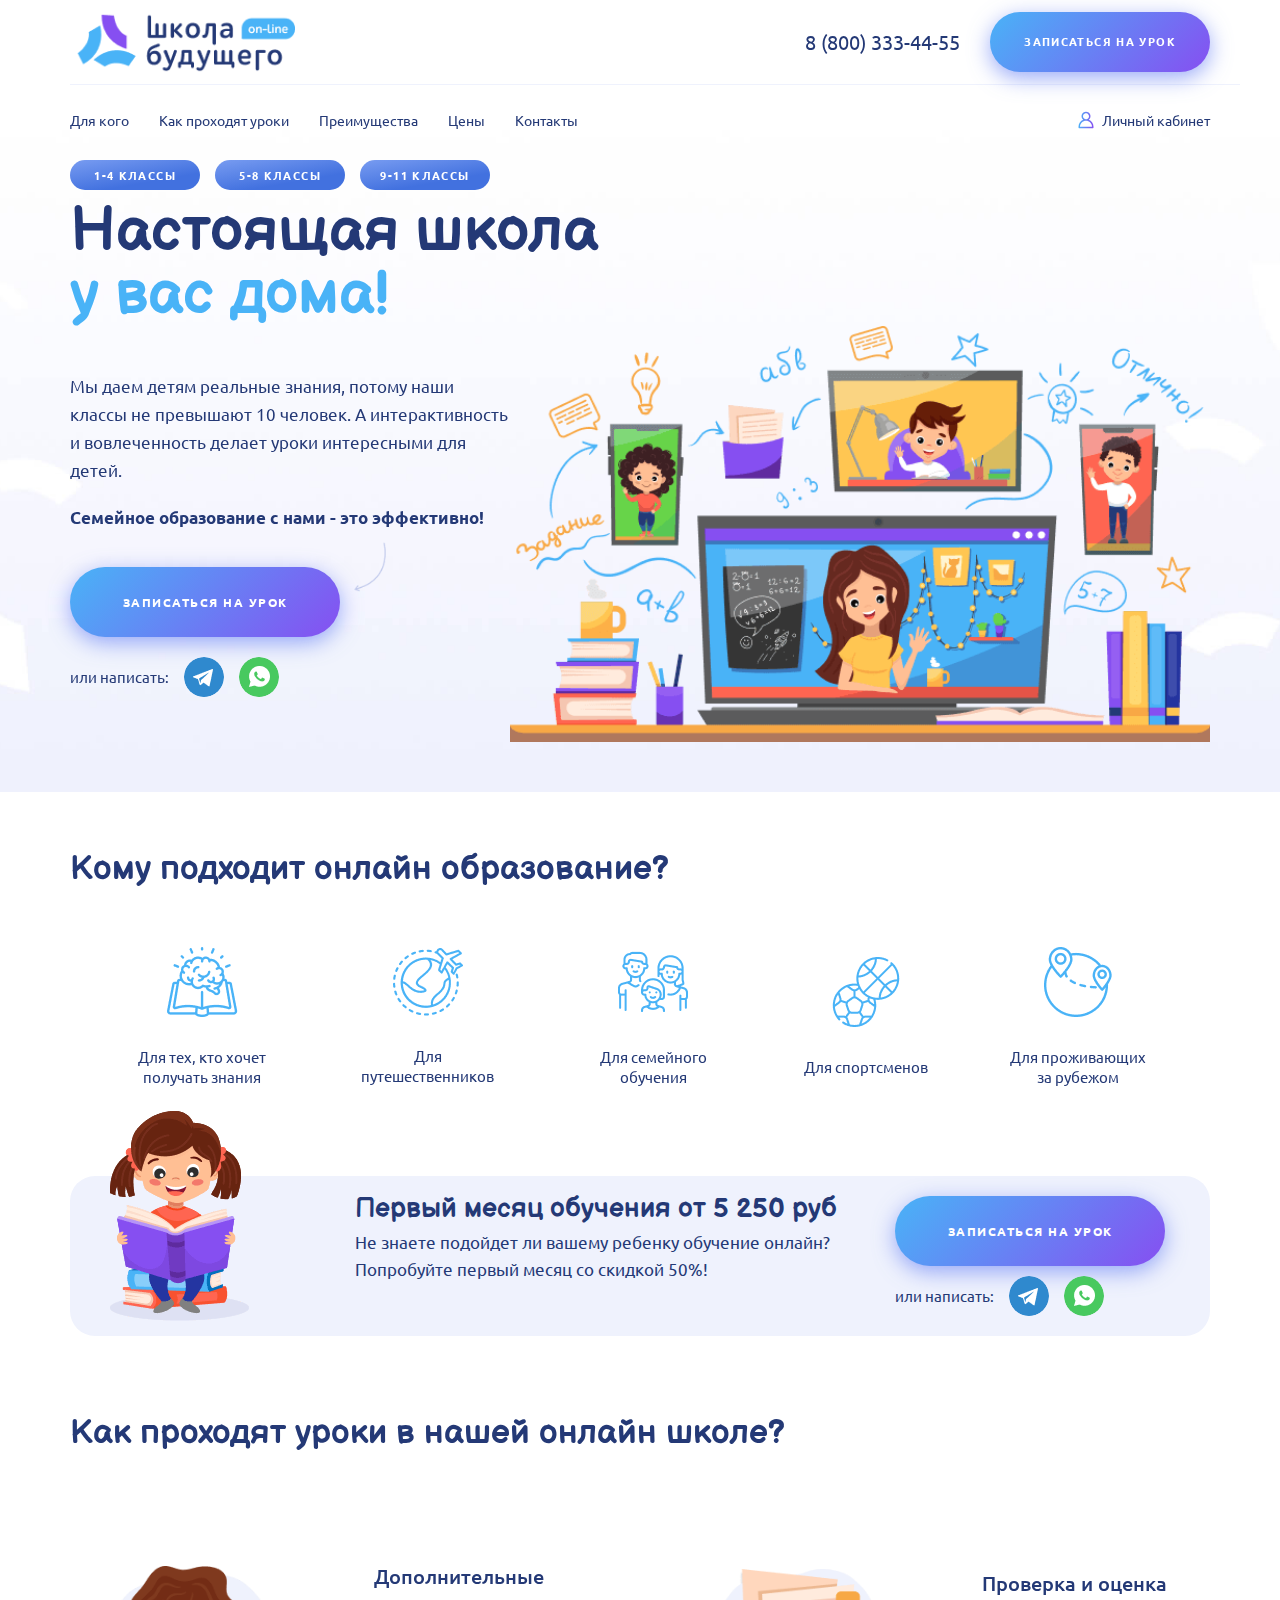
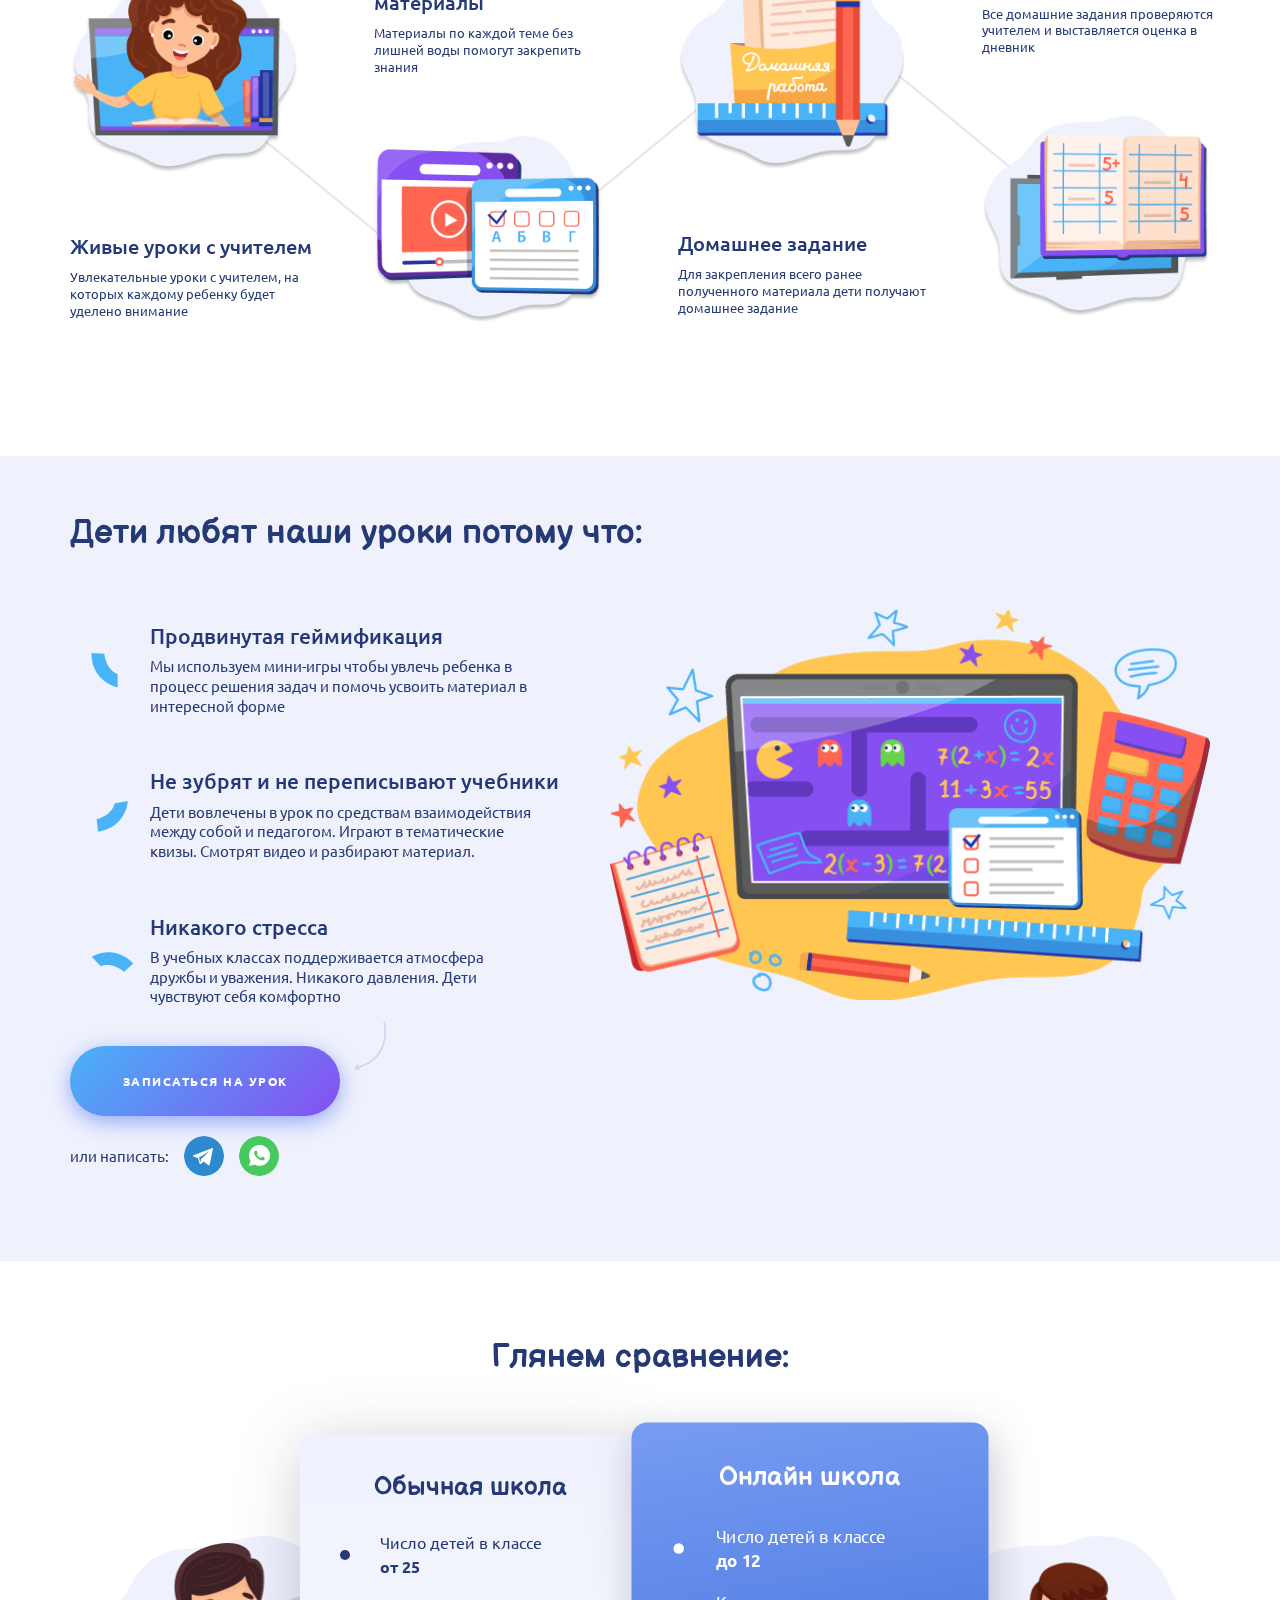
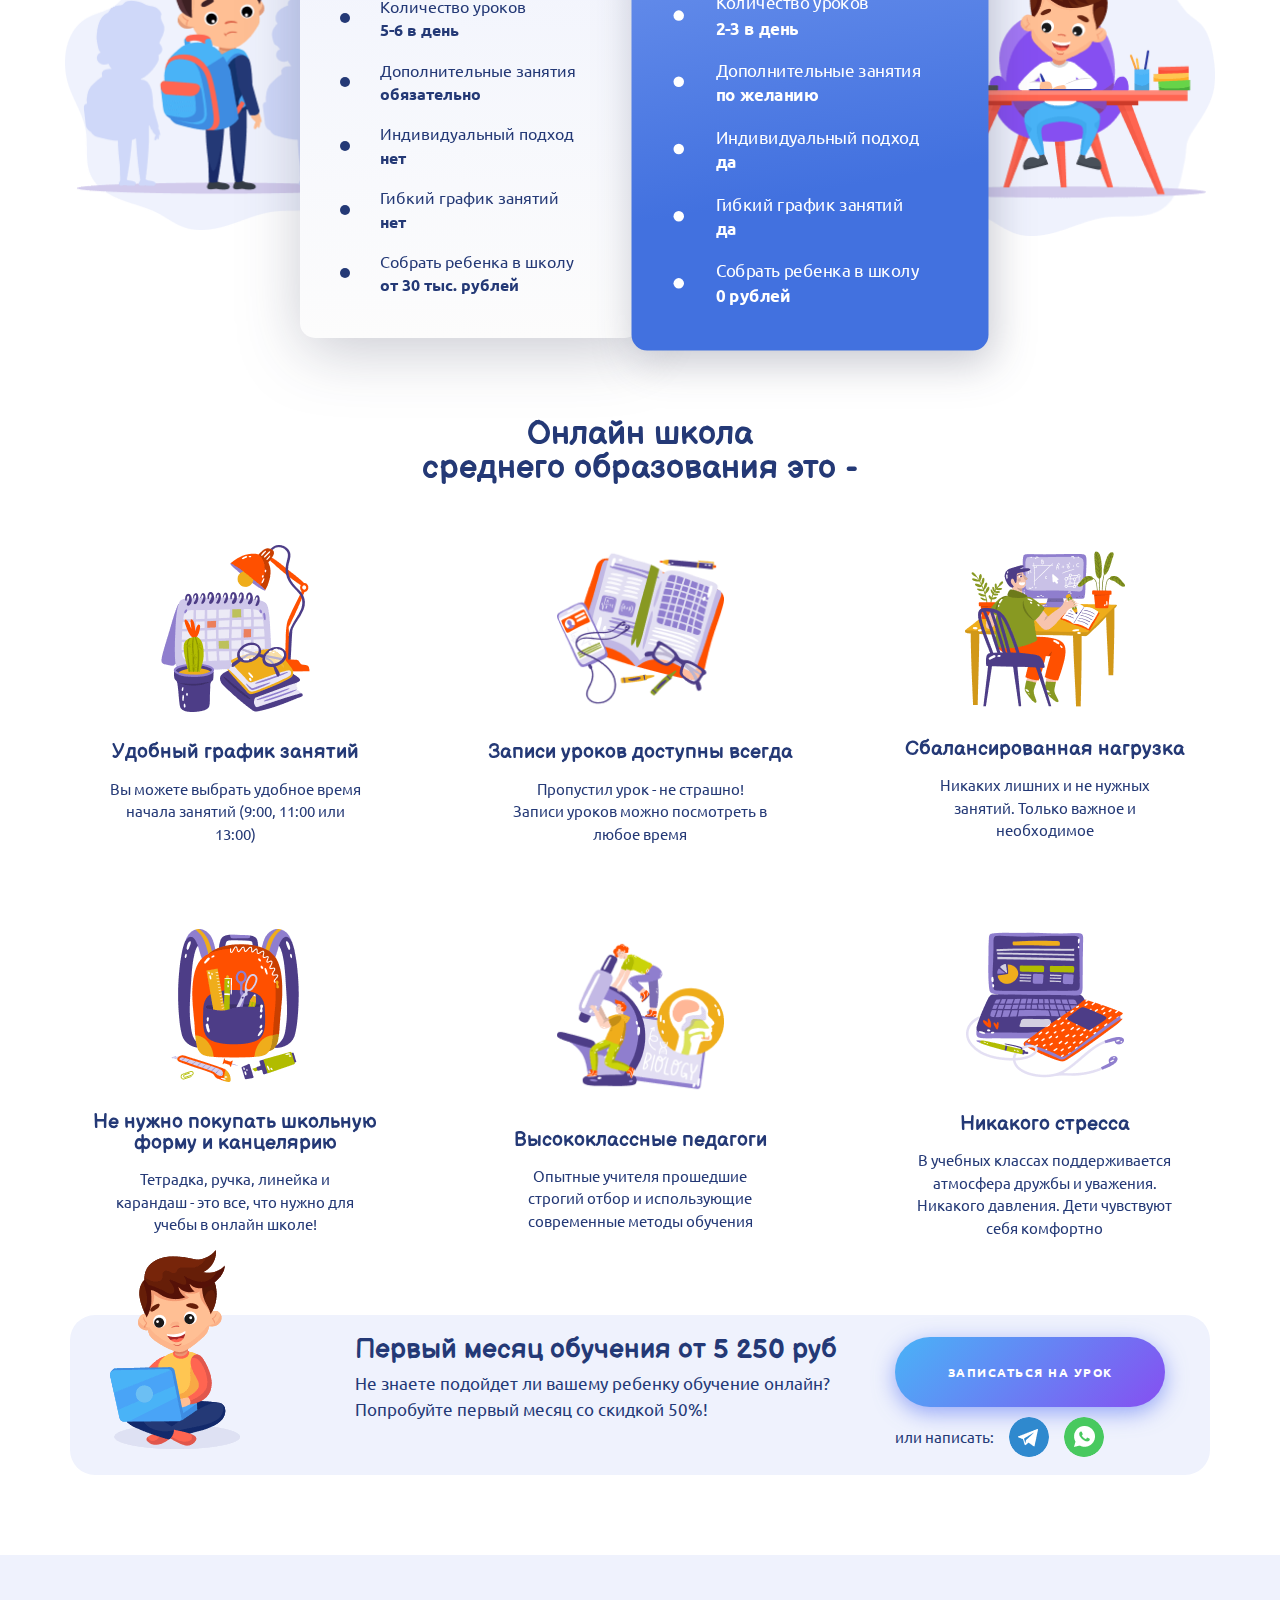
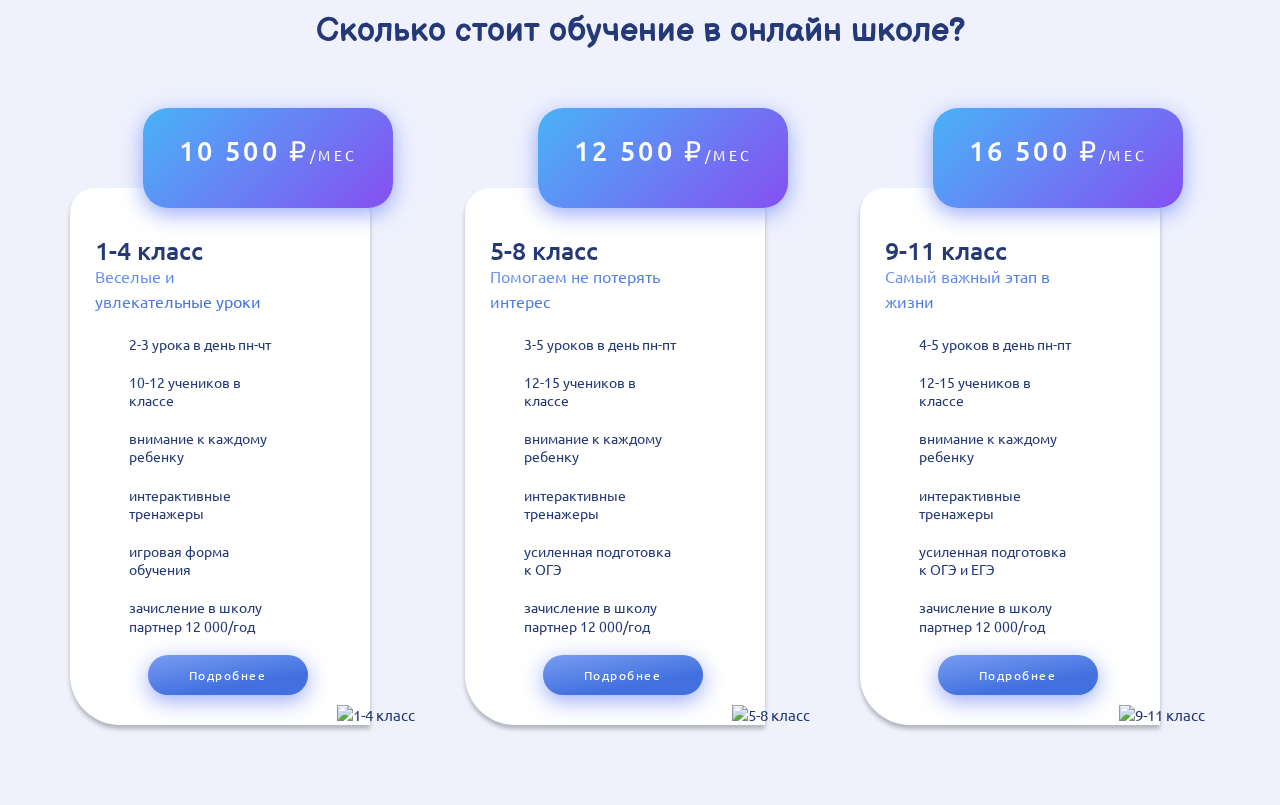
==== index.html @ b6585eeb "Add files via upload" ====
<!DOCTYPE html>
<html lang="ru">
  <head>
    <meta charset="UTF-8" />
    <meta http-equiv="X-UA-Compatible" content="IE=edge" />
    <meta name="viewport" content="width=device-width, initial-scale=1.0" />

    <link rel="shortcut icon" href="favicon.ico" type="image/x-icon" />

    <link rel="stylesheet" href="css/null.css" />
    <link rel="stylesheet" href="css/style.css" />
    <title>Школа будущего</title>
  </head>

  <body>
    <div class="wrapper">

      <header class="header">
        <div class="header__container">
          <div class="header__content">
            <div class="header__content_top top-header-content top-header-content__container">

              <div class="logo header__logo">
                <img src="img/logo.png" alt="Школа будущего">
              </div>
              <div class="header__connect">
                <a class="header__tel" href="tel:88003334455">8 (800) 333-44-55</a>
                <button class="btn header__connect_btn">Записаться на урок</button>
              </div>
              <div class="menu-icon">
                <span></span>
                <span></span>
                <span></span>
              </div>

            </div>
            <div class="header__content_middle middle-header-content">
              <div class="header__links">
                <ul class="header__list">
                  <li class="header__item"><a href="#" class="header__link">Для кого</a></li>
                  <li class="header__item"><a href="#" class="header__link">Как проходят уроки</a></li>
                  <li class="header__item"><a href="#" class="header__link">Преимущества</a></li>
                  <li class="header__item"><a href="#" class="header__link">Цены</a></li>
                  <li class="header__item"><a href="#" class="header__link">Контакты</a></li>
                </ul>
              </div>
              <div class="header__user">
                <a href="#" class="header__user_link">Личный кабинет</a>
              </div>
            </div>
            <div class="header__content_bottom bottom-header-content">
              <button class="btn bottom-header-content__btn">1-4 классы</button>
              <button class="btn bottom-header-content__btn">5-8 классы</button>
              <button class="btn bottom-header-content__btn">9-11 классы</button>
            </div>
          </div>
        </div>
      </header>
      <div class="mobile-menu">
        <div class="header__links mobile-menu__link">
          <ul class="header__list mobile-menu__list">
            <li class="header__item mobile-menu__item"><a href="#" class="header__link mobile-menu__link">Для кого</a></li>
            <li class="header__item mobile-menu__item"><a href="#" class="header__link mobile-menu__link">Как проходят уроки</a></li>
            <li class="header__item mobile-menu__item"><a href="#" class="header__link mobile-menu__link">Преимущества</a></li>
            <li class="header__item mobile-menu__item"><a href="#" class="header__link mobile-menu__link">Цены</a></li>
            <li class="header__item mobile-menu__item"><a href="#" class="header__link mobile-menu__link">Контакты</a></li>
          </ul>
        </div>
        <div class="header__user mobile-menu__user">
          <a href="#" class="header__user_link mobile-menu__user_link">Личный кабинет</a>
          <a class="header__tel mobile-menu__tel" href="tel:88003334455">8 (800) 333-44-55</a>
        </div>
      </div>

      <main class="main">

        <section class="section intro">
          <div class="section__container">
            <div class="intro__content">
              <div class="intro__content-img">
                <img src="img/intro-bg-element.png" alt="школа будущего">
              </div>
              <h1 class="section__title intro__title">Настоящая школа <span>у вас дома!</span></h1>
              <div class="intro__descr">
                <div class="intro__descr_content">
                  <p class="section__text intro__text">Мы даем детям реальные знания, потому наши классы не превышают 10 человек. А интерактивность и вовлеченность делает уроки интересными для детей.<span>Семейное образование с нами - это эффективно!</span></p>
                  <div class="social-block">
                    <button class="btn intro__btn">Записаться на урок</button>
                    <div class="social intro__social">
                      <span>или написать:</span>
                      <a href="#" class="social__tg"></a>
                      <a href="#" class="social__wa"></a>
                    </div>
                  </div>
                </div>
                <div class="intro__descr_img">
                  <img src="img/intro-bg-element.png" alt="школа будущего">
                </div>
              </div>
            </div>
          </div>
        </section>

        <section class="section about-first">
          <div class="about-first__container">
            <div class="about-first__inner">
              <h2 class="section__title about-first__title">Кому подходит онлайн образование?</h2>
              <div class="about-first__for-who for-who">
                <div class="for-who__item">
                  <div class="for-who__img">
                    <img src="img/icons/who-suits/01.png" alt="знания">
                  </div>
                  <p class="for-who__descr">Для тех, кто хочет получать знания</p>
                </div>
                <div class="for-who__item">
                  <div class="for-who__img">
                    <img src="img/icons/who-suits/02.png" alt="путешествия">
                  </div>
                  <p class="for-who__descr">Для путешественников</p>
                </div>
                <div class="for-who__item">
                  <div class="for-who__img">
                    <img src="img/icons/who-suits/03.png" alt="семейное обучение">
                  </div>
                  <p class="for-who__descr">Для семейного обучения</p>
                </div>
                <div class="for-who__item">
                  <div class="for-who__img">
                    <img src="img/icons/who-suits/04.png" alt="спортсмены">
                  </div>
                  <p class="for-who__descr">Для спортсменов</p>
                </div>
                <div class="for-who__item">
                  <div class="for-who__img">
                    <img src="img/icons/who-suits/05.png" alt="для проживающих за рубежом">
                  </div>
                  <p class="for-who__descr">Для проживающих за рубежом</p>
                </div>
              </div>
              <div class="about-first__discount discount">
                <div class="discount__img discount__img_pc">
                  <img src="img/discount/discount-01.png" alt="первый месяц обучения бесплатно">
                </div>
                <div class="discount__inner">
                  <div class="discount__content">
                    <div class="discount__img discount__img_mob">
                      <img src="img/discount/discount-01.png" alt="первый месяц обучения бесплатно">
                    </div>
                    <div class="discount__content_text">
                      <h4 class="section__title discount__title">Первый месяц обучения от 5 250 руб</h4>
                      <p class="section__text discount__text discount__text_pc">Не знаете подойдет ли вашему ребенку обучение онлайн? Попробуйте первый месяц со скидкой 50%!</p>
                      <p class="section__text discount__text discount__text_mob">Попробуйте первый месяц со скидкой 50%!</p>
                    </div>
                  </div>
                  <div class="discount__connect">
                    <button class="btn discount__btn discount__btn">Записаться на урок</button>
                    <div class="social intro__social discount__social">
                      <span>или написать:</span>
                      <a href="#" class="social__tg"></a>
                      <a href="#" class="social__wa"></a>
                    </div>
                  </div>
                </div>
              </div>
              <h2 class="section__title about-first__title">Как проходят уроки в нашей онлайн школе?</h2>
              <div class="about-first__lessons lessons">
                <div class="lessons__item">
                  <div class="lessons__img">
                    <img src="img/lessons/lessons-01.png" alt="Живые уроки с учителем">
                  </div>
                  <div class="lessons__content">
                    <p class="lessons__title">Живые уроки с учителем</p>
                    <p class="lessons__descr">Увлекательные уроки с учителем, на которых каждому ребенку будет уделено внимание</p>
                  </div>
                </div>
                <div class="lessons__item">
                  <div class="lessons__img">
                    <img src="img/lessons/lessons-02.png" alt="Дополнительные материалы">
                  </div>
                  <div class="lessons__content">
                    <p class="lessons__title">Дополнительные материалы</p>
                    <p class="lessons__descr">Материалы по каждой теме без лишней воды помогут закрепить знания</p>
                  </div>
                </div>
                <div class="lessons__item">
                  <div class="lessons__img">
                    <img src="img/lessons/lessons-03.png" alt="Домашнее задание">
                  </div>
                  <div class="lessons__content">
                    <p class="lessons__title">Домашнее задание</p>
                    <p class="lessons__descr">Для закрепления всего ранее полученного материала дети получают домашнее задание</p>
                  </div>
                </div>
                <div class="lessons__item">
                  <div class="lessons__img">
                    <img src="img/lessons/lessons-04.png" alt="Проверка и оценка">
                  </div>
                  <div class="lessons__content">
                    <p class="lessons__title">Проверка и оценка</p>
                    <p class="lessons__descr">Все домашние задания проверяются учителем и выставляется оценка в дневник</p>
                  </div>
                </div>
              </div>
            </div>
          </div>
        </section>

        <section class="section becouse">
          <div class="becouse__container">
            <div class="becouse__wrapper">
              <h2 class="section__title becouse__title">Дети любят наши уроки потому что:</h2>
              <div class="becouse__content">
                <div class="becouse__item item-becouse">
                  <div class="item-becouse__img">
                    <img src="img/icons/like-us/like-us-beacouse-01.png" alt="Продвинутая геймификация">
                  </div>
                  <div class="item-becouse__content">
                    <h4 class="section__title item-becouse__title">Продвинутая геймификация</h4>
                    <p class="section__text item-becouse__text">Мы используем мини-игры чтобы увлечь ребенка в процесс решения задач и помочь усвоить материал в интересной форме</p>
                  </div>
                </div>
                <div class="becouse__img-block">
                  <img src="img/like-us-beacouse-bg.png" alt="вот почему нас любят дети">
                </div>
                <div class="becouse__item item-becouse">
                  <div class="item-becouse__img">
                    <img src="img/icons/like-us/like-us-beacouse-02.png" alt="Не зубрят и не переписывают учебники">
                  </div>
                  <div class="item-becouse__content">
                    <h4 class="section__title item-becouse__title">Не зубрят и не переписывают учебники</h4>
                    <p class="section__text item-becouse__text">Дети вовлечены в урок по средствам взаимодействия между собой и педагогом. Играют в тематические квизы. Смотрят видео и разбирают материал.</p>
                  </div>
                </div>
                <div class="becouse__item item-becouse">
                  <div class="item-becouse__img">
                    <img src="img/icons/like-us/like-us-beacouse-03.png" alt="Никакого стресса">
                  </div>
                  <div class="item-becouse__content">
                    <h4 class="section__title item-becouse__title">Никакого стресса</h4>
                    <p class="section__text item-becouse__text">В учебных классах поддерживается атмосфера дружбы и уважения. Никакого давления. Дети чувствуют себя комфортно</p>
                  </div>
                </div>
                <div class="social-block becouse-social-block">
                  <button class="btn intro__btn becouse__btn">Записаться на урок</button>
                  <div class="social intro__social becouse__social">
                    <span>или написать:</span>
                    <a href="#" class="social__tg becouse__tg"></a>
                    <a href="#" class="social__wa becouse__wa"></a>
                  </div>
                </div>
              </div>
            </div>
          </div>
        </section>

        <section class="section about-second">
          <div class="about-second__container">
            <div class="about-second__wrapper">

              <div class="about-second__comparison comparison">
                <h4 class="section__title comparison__title">Глянем сравнение:</h4>
                <div class="comparison__inner">
                  <div class="comparison__img comparison__img-left"><img src="img/comparisons/comparisons-01.png" alt="обычная школа"></div>
                  <div class="comparison__card">
                    <h5 class="section__title comparison__card-title">Обычная школа</h5>
                    <ul class="comparison__list">
                      <li class="comparison__item">Число детей в классе <span>от 25</span></li>
                      <li class="comparison__item">Количество уроков <span>5-6 в день</span></li>
                      <li class="comparison__item">Дополнительные занятия <span>обязательно</span></li>
                      <li class="comparison__item">Индивидуальный подход <span>нет</span></li>
                      <li class="comparison__item">Гибкий график занятий <span>нет</span></li>
                      <li class="comparison__item">Собрать ребенка в школу <span>от 30 тыс. рублей</span></li>
                    </ul>
                  </div>
                  <div class="comparison__card">
                    <h5 class="section__title comparison__card-title">Онлайн школа</h5>
                    <ul class="comparison__list">
                      <li class="comparison__item">Число детей в классе <span>до 12</span></li>
                      <li class="comparison__item">Количество уроков <span>2-3 в день</span></li>
                      <li class="comparison__item">Дополнительные занятия <span>по желанию</span></li>
                      <li class="comparison__item">Индивидуальный подход <span>да</span></li>
                      <li class="comparison__item">Гибкий график занятий <span>да</span></li>
                      <li class="comparison__item">Собрать ребенка в школу <span>0 рублей</span></li>
                    </ul>
                  </div>
                  <div class="comparison__img comparison__img-right"><img src="img/comparisons/comparisons-02.png" alt="онлайн школа"></div>
                </div>
              </div>

              <div class="about-second__online-school-it online-school-it">
                <h4 class="section__title online-school-it__title">Онлайн школа<br>среднего образования это -</h4>
                <div class="online-school-it__inner">
                  <div class="online-school-it__item">
                    <div class="online-school-it__img"><img src="img/secondary-school-its/01.png" alt="Удобный график занятий"></div>
                    <h6 class="section__title online-school-it__item-title">Удобный график занятий</h6>
                    <p class="section__text online-school-it__item-text">Вы можете выбрать удобное время начала занятий (9:00, 11:00 или 13:00)</p>
                  </div>
                  <div class="online-school-it__item">
                    <div class="online-school-it__img"><img src="img/secondary-school-its/02.png" alt="Записи уроков доступны всегда"></div>
                    <h6 class="section__title online-school-it__item-title">Записи уроков доступны всегда</h6>
                    <p class="section__text online-school-it__item-text">Пропустил урок - не страшно! Записи уроков можно посмотреть в любое время</p>
                  </div>
                  <div class="online-school-it__item">
                    <div class="online-school-it__img"><img src="img/secondary-school-its/03.png" alt="Сбалансированная нагрузка"></div>
                    <h6 class="section__title online-school-it__item-title">Сбалансированная нагрузка</h6>
                    <p class="section__text online-school-it__item-text">Никаких лишних и не нужных занятий. Только важное и необходимое</p>
                  </div>
                  <div class="online-school-it__item">
                    <div class="online-school-it__img"><img src="img/secondary-school-its/04.png" alt="Не нужно покупать школьную форму и канцелярию"></div>
                    <h6 class="section__title online-school-it__item-title">Не нужно покупать школьную форму и канцелярию</h6>
                    <p class="section__text online-school-it__item-text">Тетрадка, ручка, линейка и карандаш - это все, что нужно для учебы в онлайн школе!</p>
                  </div>
                  <div class="online-school-it__item">
                    <div class="online-school-it__img"><img src="img/secondary-school-its/05.png" alt="Высококлассные педагоги"></div>
                    <h6 class="section__title online-school-it__item-title">Высококлассные педагоги</h6>
                    <p class="section__text online-school-it__item-text">Опытные учителя прошедшие строгий отбор и использующие современные методы обучения</p>
                  </div>
                  <div class="online-school-it__item">
                    <div class="online-school-it__img"><img src="img/secondary-school-its/06.png" alt="Никакого стресса"></div>
                    <h6 class="section__title online-school-it__item-title">Никакого стресса</h6>
                    <p class="section__text online-school-it__item-text">В учебных классах поддерживается атмосфера дружбы и уважения. Никакого давления. Дети чувствуют себя комфортно</p>
                  </div>
                </div>
              </div>

              <div class="discount about-second__discount">
                <div class="discount__img discount__img_pc">
                  <img src="img/discount/discount-02.png" alt="первый месяц обучения бесплатно">
                </div>
                <div class="discount__inner">
                  <div class="discount__content">
                    <div class="discount__img discount__img_mob">
                      <img src="img/discount/discount-02.png" alt="первый месяц обучения бесплатно">
                    </div>
                    <div class="discount__content_text">
                      <h4 class="section__title discount__title">Первый месяц обучения от 5 250 руб</h4>
                      <p class="section__text discount__text discount__text_pc">Не знаете подойдет ли вашему ребенку обучение онлайн? Попробуйте первый месяц со скидкой 50%!</p>
                      <p class="section__text discount__text discount__text_mob">Попробуйте первый месяц со скидкой 50%!</p>
                    </div>
                  </div>
                  <div class="discount__connect">
                    <button class="btn discount__btn discount__btn">Записаться на урок</button>
                    <div class="social intro__social discount__social">
                      <span>или написать:</span>
                      <a href="#" class="social__tg"></a>
                      <a href="#" class="social__wa"></a>
                    </div>
                  </div>
                </div>
              </div>

            </div>
          </div>
        </section>

        <section class="section cost">
          <div class="cost__container">
            <h4 class="section__title cost__title">Сколько стоит обучение в онлайн школе?</h4>
            <div class="cost__inner">
              <div class="cost__card">
                <div class="cost__price btn">10 500 ₽<span>/мес</span></div>
                <h6 class="section__title cost__card-title">1-4 класс</h6>
                <p class="section__text cost__card-text">Веселые и увлекательные уроки</p>
                <ul class="cost__list">
                  <li class="cost__item">2-3 урока в день пн-чт</li>
                  <li class="cost__item">10-12 учеников в классе</li>
                  <li class="cost__item">внимание к каждому ребенку</li>
                  <li class="cost__item">интерактивные тренажеры</li>
                  <li class="cost__item">игровая форма обучения</li>
                  <li class="cost__item">зачисление в школу партнер 12 000/год</li>
                </ul>
                <div class="cost__card-img"><img src="img/cost/cost-01.png" alt="1-4 класс"></div>
                <button class="btn cost__card-btn">Подробнее</button>
              </div>
              <div class="cost__card">
                <div class="cost__price btn">12 500 ₽<span>/мес</span></div>
                <h6 class="section__title cost__card-title">5-8 класс</h6>
                <p class="section__text cost__card-text">Помогаем не потерять интерес</p>
                <ul class="cost__list">
                  <li class="cost__item">3-5 уроков в день пн-пт</li>
                  <li class="cost__item">12-15 учеников в классе</li>
                  <li class="cost__item">внимание к каждому ребенку</li>
                  <li class="cost__item">интерактивные тренажеры</li>
                  <li class="cost__item">усиленная подготовка к ОГЭ</li>
                  <li class="cost__item">зачисление в школу партнер 12 000/год</li>
                </ul>
                <div class="cost__card-img"><img src="img/cost/cost-02.png" alt="5-8 класс"></div>
                <button class="btn cost__card-btn">Подробнее</button>
              </div>
              <div class="cost__card">
                <div class="cost__price btn">16 500 ₽<span>/мес</span></div>
                <h6 class="section__title cost__card-title">9-11 класс</h6>
                <p class="section__text cost__card-text">Самый важный этап в жизни</p>
                <ul class="cost__list">
                  <li class="cost__item">4-5 уроков в день пн-пт</li>
                  <li class="cost__item">12-15 учеников в классе</li>
                  <li class="cost__item">внимание к каждому ребенку</li>
                  <li class="cost__item">интерактивные тренажеры</li>
                  <li class="cost__item">усиленная подготовка к ОГЭ и ЕГЭ</li>
                  <li class="cost__item">зачисление в школу партнер 12 000/год</li>
                </ul>
                <div class="cost__card-img"><img src="img/cost/cost-03.png" alt="9-11 класс"></div>
                <button class="btn cost__card-btn">Подробнее</button>
              </div>
            </div>
          </div>
        </section>

        <!-- <section class="section about-tird">
          <div class="about-tird__containe">
            <div class="about-tird__certificate certificate">
              <div class="certificate__text">
                <h4 class="section__title certificate__title">Аттестат государственного образца</h4>
                <p class="section__text certificate__descr">Вы получите аттестат государственного образца. Он ничем не отличается от аттестата которые выдают в обычных школах.С аттестатом вы сможете продолжить обучение в лучших вузах страны.</p>
              </div>
              <div class="certificate__img"><img src="img/sertificate.png" alt="аттестат"></div>
            </div>
            <div class="about-tird__reviews reviews"></div>
            <div class="about-tird__info info"></div>
            <div class="about-tird__form form"></div>
          </div>
        </section> -->

      </main>

      <footer class="footer"></footer>
			
    </div>
    <script src="js/app.js"></script>
  </body>
</html>
---- css/null.css ----
/*Обнуление*/
*{
	padding: 0;
	margin: 0;
	border: 0;
}
*,*:before,*:after{
	-moz-box-sizing: border-box;
	-webkit-box-sizing: border-box;
	box-sizing: border-box;
}
:focus,:active{outline: none;}
a:focus,a:active{outline: none;}

nav,footer,header,aside{display: block;}

html,body{
	/* height: 100%; */
	width: 100%;
	font-size: 100%;
	line-height: 1;
	font-size: 14px;
	-ms-text-size-adjust: 100%;
	-moz-text-size-adjust: 100%;
	-webkit-text-size-adjust: 100%;
}
input,button,textarea{font-family:inherit;}

input::-ms-clear{display: none;}
button{cursor: pointer;}
button::-moz-focus-inner {padding:0;border:0;}
a, a:visited{text-decoration: none;}
a:hover{text-decoration: none;}
ul li{list-style: none;}
img{vertical-align: top;}

h1,h2,h3,h4,h5,h6{font-size:inherit;font-weight: 400;}
/*--------------------*/
---- css/style.css ----
@import url("https://fonts.googleapis.com/css?family=IBM+Plex+Sans:regular&display=swap");
@import url("https://fonts.googleapis.com/css?family=Inter:regular&display=swap");
@import url("https://fonts.googleapis.com/css?family=Ubuntu:regular,500,700&display=swap");
@import url("https://fonts.googleapis.com/css?family=Balsamiq+Sans:700&display=swap");
body {
  font-family: "Ubuntu", sans-serif;
  font-size: 15px;
  line-height: 1.3;
  font-weight: 400;
  color: #243976;
  background-color: #fff;
}
body::after {
  content: "";
  position: fixed;
  top: 0;
  left: 0;
  z-index: -2;
  width: 100vw;
  height: 100vh;
  background-color: rgba(0, 0, 0, 0.3);
  opacity: 0;
  transition: all 0.3s ease;
}

._block {
  overflow-y: hidden;
}
._block::after {
  z-index: 700;
  opacity: 1;
}

.wrapper {
  min-height: 100vh;
  overflow-x: hidden;
}

.section__title {
  font-family: "Balsamiq Sans";
  font-size: calc(32px + 26 * ((100vw - 320px) / 850));
  font-weight: 700;
  line-height: 103.2%;
  text-align: center;
  color: #243976;
}
.section__text {
  font-family: "Ubuntu";
  font-style: normal;
  font-weight: 400;
  font-size: 17px;
  line-height: 157%;
  color: #243976;
}

[class*=__container] {
  max-width: 1170px;
  margin: 0 auto;
  padding: 0 15px;
}

.btn {
  width: 270px;
  height: 70px;
  border-radius: 90px;
  padding: 20px;
  font-weight: 700;
  font-size: 12px;
  line-height: 118.2%;
  text-align: center;
  letter-spacing: 0.125em;
  text-transform: uppercase;
  color: #fff;
  background-image: linear-gradient(315deg, rgb(134, 79, 241) 0%, rgb(73, 179, 247) 100%);
  box-shadow: 0px 6px 21px rgba(104, 130, 245, 0.67);
}

.header {
  position: relative;
  top: 0;
  z-index: 10000;
  width: 100%;
  padding: 15px 0px 15px 0px;
}
.header__content {
  position: relative;
  top: 80px;
}
.header__content_top {
  display: flex;
  align-items: center;
  justify-content: space-between;
  position: fixed;
  padding: 0px 30px 10px 0px;
  background-color: rgba(255, 255, 255, 0);
  border-bottom: 1px solid #eff2fd;
}
.header__content_middle {
  display: flex;
  align-items: center;
  justify-content: space-between;
  height: 50px;
  margin: 0px 0px 10px 0px;
}
.header__logo {
  max-width: 235px;
  padding: 0px 10px 0px 0px;
  overflow: hidden;
}
.header__logo img {
  width: 100%;
  height: 100%;
}
.header__connect {
  display: flex;
  align-items: center;
}
.header__connect_btn {
  width: 220px;
  height: 60px;
  font-size: 11px;
}
.header__tel {
  margin: 0px 30px 0px 0px;
  font-size: 20px;
  line-height: 118.2%;
  color: #243976;
}
.header__list {
  display: flex;
  align-items: center;
  justify-content: space-between;
}
.header__item:not(:last-child) {
  margin: 0px 30px 0px 0px;
}
.header__link {
  font-size: 14px;
  color: inherit;
}
.header__user {
  text-align: right;
}
.header__user_link {
  font-size: 14px;
  color: inherit;
  position: relative;
}
.header__user_link::before {
  content: "";
  position: absolute;
  top: 0;
  left: -25px;
  width: 18px;
  height: 18px;
  background: url("../img/icons/header-user.svg") center/contain no-repeat;
}

.top-header-content {
  position: fixed;
  top: 10px;
  z-index: 1000;
  width: 100%;
}
.top-header-content__container {
  display: flex;
  align-items: center;
  justify-content: space-between;
}

.bottom-header-content {
  display: flex;
  align-items: center;
  height: 40px;
}
.bottom-header-content__btn {
  width: 130px;
  height: 30px;
  padding: 5px;
  font-size: 11px;
  line-height: 1;
  background-image: linear-gradient(350deg, rgb(66, 113, 223) 32%, rgb(120, 156, 241) 100%);
  box-shadow: none;
  transition: all 0.2s ease;
}
.bottom-header-content__btn:not(:last-child) {
  margin: 0px 15px 0px 0px;
}
.bottom-header-content__btn:hover {
  height: 40px;
  background-image: linear-gradient(315deg, rgb(134, 79, 241) 0%, rgb(73, 179, 247) 100%);
}

.menu-icon {
  display: none;
  position: relative;
  top: 0;
  right: 40px;
  width: 17px;
  height: 14px;
  cursor: pointer;
  box-shadow: 0px 6px 21px rgba(104, 130, 245, 0.67);
}
.menu-icon::before {
  content: "";
  position: absolute;
  top: -15px;
  left: -13px;
  width: 43px;
  height: 43px;
  border-radius: 50%;
  background-image: linear-gradient(315deg, rgb(134, 79, 241) 0%, rgb(73, 179, 247) 100%);
}
.menu-icon span {
  position: absolute;
  top: 50%;
  left: 0;
  transform: translateY(-50%);
  display: block;
  width: 100%;
  height: 2px;
  background-color: #fff;
  transform-origin: top;
  transition: all 0.3s ease;
}
.menu-icon span:nth-child(1), .menu-icon span:nth-child(3) {
  position: absolute;
  left: 0;
  width: 100%;
  height: 2px;
  background-color: #fff;
}
.menu-icon span:nth-child(1) {
  top: 1px;
}
.menu-icon span:nth-child(3) {
  top: 13px;
}
.menu-icon._active span {
  border-radius: 5px;
}
.menu-icon._active span:nth-child(1) {
  left: 1px;
  transform: rotate(45deg) translate(4px, 4px);
}
.menu-icon._active span:nth-child(2) {
  transform: scale(0.2);
  opacity: 0;
  visibility: hidden;
}
.menu-icon._active span:nth-child(3) {
  left: 0px;
  transform: rotate(-45deg) translate(4px, -5px);
}

.mobile-menu {
  display: none;
  flex-direction: column;
  align-items: center;
  justify-content: center;
  position: fixed;
  top: 50px;
  z-index: 900;
  width: 100%;
  height: 430px;
  padding: 60px 0px 0px 0px;
  background-color: #eff2fd;
  box-shadow: 0px 10px 10px rgba(30, 35, 66, 0.6);
  border-radius: 0px 0px 15px 15px;
  transition: all 0.6s ease;
  transform-origin: top;
  transform: translateY(-150%);
}
.mobile-menu__list {
  display: flex;
  flex-direction: column;
  align-items: center;
  height: 160px;
  margin: 0px 0px 40px 0px;
  text-align: center;
}
.mobile-menu__item:not(:last-child) {
  margin: 0px 0px 0px 0px;
}
.mobile-menu__link {
  font-size: 16px;
  font-weight: 700;
}
.mobile-menu__user {
  display: flex;
  flex-direction: column;
  align-items: center;
}
.mobile-menu__user_link {
  padding: 0px 0px 0px 15px;
  margin: 0px 0px 30px 0px;
  font-weight: 700;
}
.mobile-menu__user_link::before {
  left: -10px;
}
.mobile-menu__tel {
  padding: 0;
  margin: 0;
}
.mobile-menu._active {
  transform: translateY(-49px);
}

@media (max-width: 999.99px) {
  .header__content_bottom {
    margin-bottom: 50px;
  }
}
@media (max-width: 766.99px) {
  .header {
    position: fixed;
    height: 60px;
    padding: 0;
  }
  .header__logo {
    width: 170px;
  }
  .header__content_middle, .header__content_bottom,
.header__content .header__connect {
    display: none;
  }
  .header__content_top {
    top: 0;
    padding: 5px 0px 10px 0px;
    background-color: inherit;
    border-bottom: none;
  }
  .menu-icon {
    display: block;
  }
  .mobile-menu {
    display: flex;
  }
  .mobile-menu::before {
    content: "";
    position: absolute;
    top: 60px;
    left: 50%;
    transform: translateX(-50%);
    width: 80%;
    height: 1px;
    background-color: rgba(197, 207, 243, 0.7);
  }
}
.intro {
  min-height: 630px;
  padding: 70px 0px 50px 0px;
  background: url("../img/intro-bg.jpg") center/cover no-repeat;
}
.intro__content-img {
  display: none;
}
.intro__content-img img {
  width: 100%;
  height: 100%;
}
.intro__descr {
  display: flex;
  align-items: center;
  justify-content: space-between;
}
.intro__descr_img {
  flex: 1 1 500px;
}
.intro__descr_img img {
  width: 100%;
}
.intro__title {
  max-width: 740px;
  text-align: left;
}
.intro__title span {
  display: block;
  color: #49b3f7;
}
.intro__text {
  max-width: 440px;
  margin: 0px 0px 35px 0px;
  font-size: 17px;
  line-height: 165.2%;
}
.intro__text span {
  display: block;
  margin: 20px 0px 0px 0px;
  font-weight: 700;
}
.intro__btn {
  position: relative;
  margin: 0px 0px 20px 0px;
}
.intro__btn::after {
  content: "";
  position: absolute;
  top: -25px;
  right: -55px;
  width: 50px;
  height: 50px;
  background: url("../img/icons/round-arrow.png") center/contain no-repeat;
}
.intro__social {
  display: flex;
  align-items: center;
}
.intro__social span {
  margin: 0px 15px 0px 0px;
}

.social__tg,
.social__wa {
  display: inline-block;
  position: relative;
  top: 50%;
  width: 40px;
  height: 40px;
  border-radius: 50%;
  overflow: hidden;
  transition: all 0.2s ease;
}
.social__tg:hover,
.social__wa:hover {
  transform: scale(1.15);
}

.social__tg {
  margin: 0px 15px 0px 0px;
  background: url("../img/icons/social/tg.png") center/cover no-repeat;
}
.social__wa {
  background: url("../img/icons/social/wa.png") center/cover no-repeat;
}

@media (max-width: 999.99px) {
  .intro {
    background: url("../img/intro-mob-bg.jpg") center/cover no-repeat;
  }
  .intro__content-img {
    display: block;
    max-width: 640px;
    width: 100%;
    margin: 0 auto;
    margin-bottom: 40px;
  }
  .intro__descr {
    justify-content: center;
  }
  .intro__descr_content {
    text-align: center;
  }
  .intro__descr_img {
    display: none;
  }
  .intro__title {
    max-width: 530px;
    margin: 0 auto;
    margin-bottom: 40px;
    text-align: center;
  }
  .intro__text {
    max-width: 560px;
    margin-bottom: 30px;
  }
  .intro__btn::after {
    display: none;
  }
  .intro__social {
    justify-content: center;
  }
}
.about-first {
  padding: 60px 0px 80px 0px;
}
.about-first__title {
  margin: 0px 0px 60px 0px;
  font-size: calc(20px + 12 * ((100vw - 320px) / 850));
  text-align: left;
}
.about-first__for-who, .about-first__discount, .about-first__lessons {
  display: flex;
  align-items: center;
  justify-content: space-between;
}
.about-first__for-who {
  max-width: 90%;
  margin: 0 auto;
  margin-bottom: 90px;
}
.for-who__item {
  display: flex;
  flex-direction: column;
  align-items: center;
  justify-content: space-between;
}
.for-who__img {
  margin-bottom: 30px;
}
.for-who__descr {
  max-width: 150px;
  text-align: center;
}

.discount {
  justify-content: flex-end;
  position: relative;
  height: 160px;
  border-radius: 25px;
  margin-bottom: 80px;
  padding: 22px 45px;
  background-color: #eff2fd;
}
.discount__inner {
  display: flex;
  flex-direction: row;
  justify-content: flex-end;
}
.discount__img {
  position: absolute;
  top: -65px;
  left: 40px;
}
.discount__content {
  margin-right: 40px;
}
.discount__title {
  margin-bottom: 5px;
  font-size: calc(18px + 8 * ((100vw - 320px) / 850));
  text-align: left;
}
.discount__text {
  max-width: 500px;
}
.discount__text_mob {
  display: none;
}
.discount__btn {
  margin-bottom: 10px;
}

.lessons {
  position: relative;
  min-height: 465px;
}
.lessons::before {
  content: "";
  position: absolute;
  top: 10px;
  left: 110px;
  width: 80%;
  height: 100%;
  background: url("../img/lessons/lessons-lines.png") center/contain no-repeat;
}
.lessons__item {
  display: flex;
  flex-direction: column;
  width: 20%;
}
.lessons__item:nth-child(2n) {
  flex-direction: column-reverse;
}
.lessons__item:nth-child(2n) .lessons__img {
  margin-bottom: 0;
  margin-top: 60px;
}
.lessons__img {
  position: relative;
  z-index: 2;
  width: auto;
  margin-bottom: 60px;
}
.lessons__img img {
  width: 100%;
}
.lessons__content {
  width: 110%;
}
.lessons__title {
  margin-bottom: 10px;
  font-size: 20px;
  font-weight: 500;
}
.lessons__descr {
  font-size: 13px;
}

@media (max-width: 1069.99px) {
  .discount {
    height: 270px;
  }
  .discount__img {
    width: 170px;
    top: -15px;
  }
  .discount__img img {
    width: 100%;
    height: 100%;
  }
  .discount__inner {
    flex-direction: column;
    align-items: baseline;
    max-width: 480px;
    margin-left: auto;
    margin-right: 0;
  }
  .discount__content {
    margin-right: 0;
  }
  .discount__title {
    margin-bottom: 10px;
  }
  .discount__text {
    margin-bottom: 15px;
  }
  .discount__btn {
    height: 60px;
  }
  .about-first__title {
    text-align: center;
  }
  .lessons {
    flex-wrap: wrap;
    row-gap: 40px;
  }
  .lessons::before {
    display: none;
  }
  .lessons__item {
    align-items: center;
    width: 50%;
  }
  .lessons__item:nth-child(2n) {
    flex-direction: column;
  }
  .lessons__item:nth-child(2n) .lessons__img {
    margin-top: 0;
    margin-bottom: 30px;
  }
  .lessons__img {
    max-width: 170px;
    margin-bottom: 30px;
  }
  .lessons__content {
    max-width: 270px;
    width: 100%;
    text-align: center;
  }
}
@media (max-width: 999.99px) {
  .for-who {
    flex-wrap: wrap;
    justify-content: center;
    row-gap: 40px;
    max-width: 100%;
  }
  .for-who__item {
    width: 30%;
  }
}
@media (max-width: 766.99px) {
  .about-first__title {
    text-align: center;
    margin-bottom: 40px;
  }
  .for-who {
    flex-direction: column;
    row-gap: 40px;
  }
  .for-who__item {
    flex-direction: row;
    justify-content: center;
    max-width: 320px;
    width: 100%;
    padding: 0 10px;
  }
  .for-who__descr {
    max-width: 120px;
    text-align: left;
  }
  .for-who__img {
    margin: 0;
    margin-right: 30px;
  }
  .discount {
    max-width: none;
    width: 100%;
    height: auto;
  }
  .discount__inner {
    max-width: none;
    width: 100%;
    align-items: center;
  }
  .discount__img_pc {
    display: none;
  }
  .discount__img_mob {
    position: static;
    top: 0;
    left: 0;
    display: block;
    max-width: 95px;
    width: 100%;
  }
  .discount__content {
    display: flex;
    column-gap: 30px;
    margin-bottom: 30px;
  }
  .discount__content_text {
    max-width: 260px;
    width: 100%;
  }
  .discount__title {
    margin-bottom: 20px;
  }
  .discount__text {
    margin-bottom: 0px;
  }
  .discount__btn {
    height: 70px;
  }
  .lessons {
    flex-direction: column;
  }
  .lessons__item {
    width: 100%;
  }
  .lessons__content {
    max-width: 320px;
  }
}
@media (max-width: 499.99px) {
  .discount {
    padding: 30px 20px;
  }
  .discount__content {
    flex-direction: column-reverse;
    align-items: center;
    justify-content: center;
  }
  .discount__title {
    max-width: 240px;
    width: 100%;
    margin: 0 auto;
    margin-bottom: 20px;
    text-align: center;
  }
  .discount__text {
    margin-bottom: 15px;
    text-align: center;
  }
  .discount__img {
    width: 85px;
  }
}
.becouse {
  padding: 60px 0;
  background-color: #eff2fd;
}
.becouse__title {
  margin-bottom: 60px;
  font-size: calc(20px + 12 * ((100vw - 320px) / 850));
  text-align: left;
}
.becouse__content {
  position: relative;
  margin-bottom: 25px;
}
.becouse__content::after {
  content: "";
  position: absolute;
  top: 0;
  right: 0;
  max-width: 600px;
  max-height: 390px;
  width: 100%;
  height: 100%;
  background: url("../img/like-us-beacouse-bg.png") center/cover no-repeat;
}
.becouse__img-block {
  display: none;
}
.becouse__item {
  border-radius: 25px;
  transition: all 0.3s ease;
}
.becouse__item:not(:last-child) {
  margin-bottom: 25px;
}
.becouse__item:hover {
  background-color: #fff;
  box-shadow: 5px 15px 40px rgba(30, 35, 66, 0.15);
}

.item-becouse {
  position: relative;
  z-index: 5;
  display: flex;
  align-items: center;
  column-gap: 15px;
  max-width: 560px;
  padding: 15px 20px;
}
.item-becouse__img {
  width: 45px;
}
.item-becouse__title {
  margin-bottom: 10px;
  font-family: "Ubuntu", sans-serif;
  font-size: calc(15px + 5 * ((100vw - 320px) / 850));
  font-weight: 500;
  text-align: left;
}
.item-becouse__text {
  max-width: 390px;
  width: 100%;
  font-size: calc(14px + 1 * ((100vw - 320px) / 850));
  text-align: left;
  line-height: 1.3;
}

@media (max-width: 1099.99px) {
  .becouse__content::after {
    top: auto;
    bottom: 100px;
    max-width: 480px;
    max-height: 310px;
  }
}
@media (max-width: 999.99px) {
  .becouse-social-block {
    max-width: 270px;
  }
  .becouse__btn::after {
    display: block;
  }
  .item-becouse__text {
    width: 90%;
  }
}
@media (max-width: 929.99px) {
  .becouse__title {
    margin-bottom: 40px;
    text-align: center;
  }
  .becouse__content {
    margin-bottom: 0;
  }
  .becouse__content::after {
    max-width: 320px;
    max-height: 200px;
  }
  .item-becouse {
    max-width: 700px;
  }
  .item-becouse:nth-child(4) {
    max-width: 440px;
  }
  .item-becouse__text {
    max-width: 700px;
    width: 100%;
  }
}
@media (max-width: 766.99px) {
  .becouse__content::after {
    display: none;
  }
  .becouse__item {
    max-width: none;
    width: 100%;
  }
  .becouse__item:nth-child(4) {
    max-width: inherit;
    width: inherit;
    margin-bottom: 40px;
  }
  .becouse__img-block {
    display: block;
    max-width: 380px;
    margin: 0 auto;
    margin-bottom: 40px;
  }
  .becouse__img-block img {
    width: 100%;
    height: 100%;
  }
  .becouse__btn::after {
    display: none;
  }
  .becouse-social-block {
    margin: 0 auto;
  }
}
.about-second {
  padding: 80px 0;
}
.about-second .discount {
  margin-bottom: 0;
}

.comparison {
  margin-bottom: 80px;
}
.comparison__title {
  margin-bottom: 60px;
  font-size: calc(26px + 6 * ((100vw - 320px) / 850));
}
.comparison__inner {
  display: flex;
  align-items: center;
  justify-content: center;
}
.comparison__img {
  flex: 0 0 auto;
  width: 320px;
  height: 300px;
}
.comparison__img-left {
  margin-right: 15px;
}
.comparison__img-right {
  margin-left: 15px;
}
.comparison__img img {
  width: 100%;
}
.comparison__card {
  flex: 0 0 auto;
  position: relative;
  z-index: 5;
  padding: 40px;
  border-radius: 15px;
}
.comparison__card:nth-child(2) {
  width: 340px;
  background: linear-gradient(180deg, #eff2fd 0%, #fcfcfc 100%);
  filter: drop-shadow(3.90651px 11.7195px 31.2521px rgba(30, 35, 66, 0.25));
}
.comparison__card:nth-child(3) {
  width: 340px;
  transform: scale(1.05);
  background-image: linear-gradient(350deg, rgb(66, 113, 223) 32%, rgb(120, 156, 241) 100%);
  filter: drop-shadow(4px 12px 20px rgba(30, 35, 66, 0.25));
  color: #fff;
}
.comparison__card:nth-child(3) .comparison__card-title {
  color: inherit;
}
.comparison__card:nth-child(3) .comparison__item::before {
  background-color: #fff;
}
.comparison__card-title {
  margin-bottom: 30px;
  font-size: calc(18px + 6 * ((100vw - 320px) / 850));
}
.comparison__item {
  position: relative;
  padding: 0px 0px 0px 40px;
  font-size: calc(14px + 2 * ((100vw - 320px) / 850));
  line-height: 1.5;
}
.comparison__item:not(:last-child) {
  margin-bottom: 15px;
}
.comparison__item::before {
  content: "";
  position: absolute;
  top: 50%;
  left: 0;
  width: 10px;
  height: 10px;
  border-radius: 50%;
  background-color: #243976;
  transform: translateY(-50%);
}
.comparison__item span {
  display: block;
  font-weight: 700;
}

.online-school-it {
  margin-bottom: 75px;
}
.online-school-it__title {
  margin-bottom: 60px;
  font-size: calc(26px + 6 * ((100vw - 320px) / 850));
}
.online-school-it__inner {
  display: flex;
  flex-wrap: wrap;
  align-items: center;
  justify-content: space-between;
  column-gap: 30px;
  row-gap: 80px;
}
.online-school-it__item {
  display: flex;
  flex-direction: column;
  align-items: center;
  justify-content: center;
  width: 29%;
}
.online-school-it__img {
  max-width: 167px;
  max-height: 167px;
  margin-bottom: 30px;
}
.online-school-it__img img {
  width: 100%;
  height: 100%;
}
.online-school-it__item-title {
  margin-bottom: 15px;
  font-size: calc(18px + 2 * ((100vw - 320px) / 850));
  text-align: center;
  line-height: 1;
}
.online-school-it__item-text {
  max-width: 260px;
  font-size: calc(14px + 1 * ((100vw - 320px) / 850));
  text-align: center;
  line-height: 1.5;
}

@media (max-width: 1374.99px) {
  .comparison__img-left {
    transform: translateX(100px);
  }
  .comparison__img-right {
    transform: translateX(-100px);
  }
}
@media (max-width: 1164.99px) {
  .comparison__img {
    width: 230px;
    height: 210px;
  }
  .comparison__img-left {
    align-self: start;
    transform: translateX(90px);
  }
  .comparison__img-right {
    align-self: end;
    transform: translateX(-90px);
  }
  .comparison__card:nth-child(2) {
    left: 10px;
    width: 310px;
  }
  .comparison__card:nth-child(3) {
    right: 10px;
    width: 310px;
  }
}
@media (max-width: 999.99px) {
  .comparison__img {
    display: none;
  }
  .online-school-it__item {
    width: 45%;
  }
}
@media (max-width: 766.99px) {
  .about-second {
    padding: 50px 0;
  }
  .comparison {
    margin-bottom: 50px;
  }
  .comparison__title {
    margin-bottom: 30px;
    text-align: left;
  }
  .comparison__inner {
    flex-direction: column;
  }
  .comparison__card:nth-child(2) {
    left: 0;
    max-width: 320px;
    width: 100%;
  }
  .comparison__card:nth-child(3) {
    right: 0;
    max-width: 340px;
    width: 100%;
  }
  .online-school-it {
    margin-bottom: 50px;
  }
  .online-school-it__title {
    margin-bottom: 30px;
  }
  .online-school-it__inner {
    flex-direction: column;
    column-gap: 0;
    row-gap: 30px;
  }
  .online-school-it__item {
    max-width: none;
    width: 100%;
  }
}
.cost {
  padding: 60px 0px 0px 0px;
  padding-bottom: 80px;
  background-color: #eff2fd;
}
.cost__title {
  margin-bottom: 140px;
  font-size: calc(26px + 6 * ((100vw - 320px) / 850));
}
.cost__inner {
  display: flex;
  align-items: center;
  justify-content: space-between;
  column-gap: 80px;
  padding: 0px 50px 0px 0px;
}
.cost__card {
  position: relative;
  width: 300px;
  border-radius: 25px 25px 0 50px;
  padding: 50px 10px 30px 25px;
  background-color: #fff;
  box-shadow: 0px 4px 4px rgba(0, 0, 0, 0.25);
}
.cost__price {
  position: absolute;
  top: -80px;
  right: -23px;
  z-index: 2;
  width: 250px;
  height: 100px;
  padding: 15px;
  border-radius: 25px;
  font-size: calc(18px + 8 * ((100vw - 320px) / 850));
  line-height: 2;
  font-weight: 500;
}
.cost__price span {
  font-weight: 400;
  font-size: 14px;
}
.cost__card-title {
  font-family: "Ubuntu", sans-serif;
  font-size: calc(18px + 6 * ((100vw - 320px) / 850));
  font-weight: 500;
  text-align: left;
}
.cost__card-text {
  max-width: 200px;
  margin-bottom: 20px;
  font-size: calc(15px + 1 * ((100vw - 320px) / 850));
  background-color: #49b3f7;
  background-image: linear-gradient(350deg, rgb(66, 113, 223) 32%, rgb(120, 156, 241) 100%);
  -webkit-background-clip: text;
  -webkit-text-fill-color: transparent;
}
.cost__list {
  max-width: 190px;
  margin-bottom: 20px;
}
.cost__item {
  position: relative;
  padding: 0px 0px 0px 34px;
  font-size: 14px;
}
.cost__item::before {
  content: "";
  position: absolute;
  top: 50%;
  left: 0;
  width: 24px;
  height: 24px;
  border-radius: 50%;
  transform: translateY(-50%);
  background: url("../../img/icons/check.png") center/contain no-repeat;
  overflow: hidden;
}
.cost__item:not(:last-child) {
  margin-bottom: 20px;
}
.cost__card-img {
  position: absolute;
  bottom: 0;
  right: -45px;
  z-index: 2;
}
.cost__card-img img {
  width: 100%;
  height: 100%;
}
.cost__card-btn {
  width: 160px;
  height: 30px;
  margin-left: 50%;
  transform: translateX(-50%);
  background-image: linear-gradient(350deg, rgb(66, 113, 223) 32%, rgb(120, 156, 241) 100%);
  font-weight: 400;
  line-height: 0;
  color: #fff;
  text-transform: capitalize;
}

@media (max-width: 1119.99px) {
  .cost__inner {
    column-gap: 20px;
    padding: 0px 40px 0px 0px;
  }
  .cost__card {
    width: 320px;
  }
  .cost__card-img {
    right: -35px;
    max-width: 110px;
  }
  .cost__price {
    width: 220px;
    height: 80px;
    top: -60px;
    right: -20px;
    line-height: 2;
  }
}
@media (max-width: 999.99px) {
  .cost__title {
    margin-bottom: 100px;
  }
  .cost__inner {
    flex-wrap: wrap;
    row-gap: 120px;
    justify-content: space-around;
  }
}
@media (max-width: 766.99px) {
  .cost__inner {
    flex-direction: column;
    padding: 0;
  }
  .cost__card-img {
    right: -25px;
    max-width: 90px;
  }
}
@media (max-width: 399.99px) {
  .cost__inner {
    padding: 0px 20px 0px 0px;
  }
  .cost__card {
    width: 100%;
  }
  .cost__price {
    top: -50px;
    width: 200px;
    height: 70px;
  }
}
.about-tird {
  padding: 80px 0 100px 0;
}

.certificate {
  display: flex;
  align-items: center;
  justify-content: space-between;
}
@media (max-width: 1199.99px) {
  .container {
    max-width: 970px;
  }
}
@media (max-width: 991.99px) {
  .container {
    max-width: 750px;
  }
}
@media (max-width: 766.99px) {
  .container {
    max-width: none;
  }
}/*# sourceMappingURL=style.css.map */
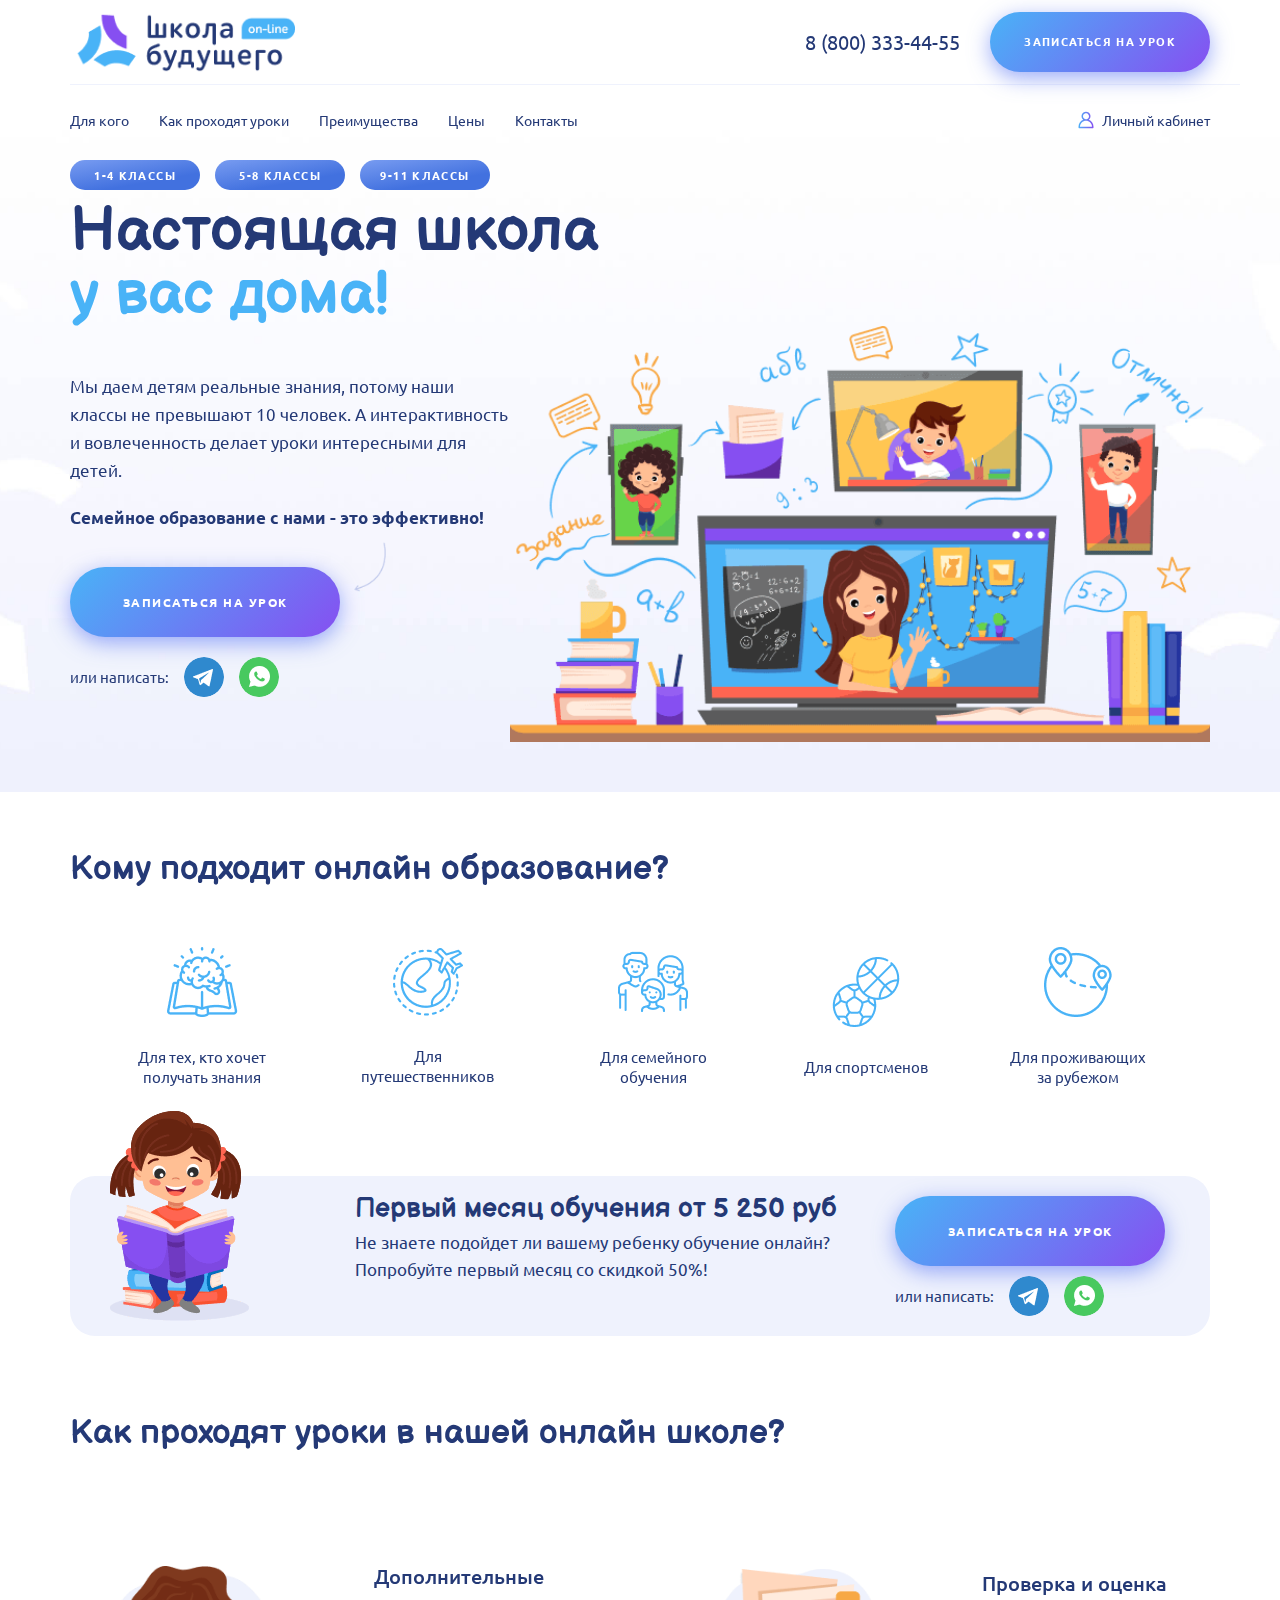
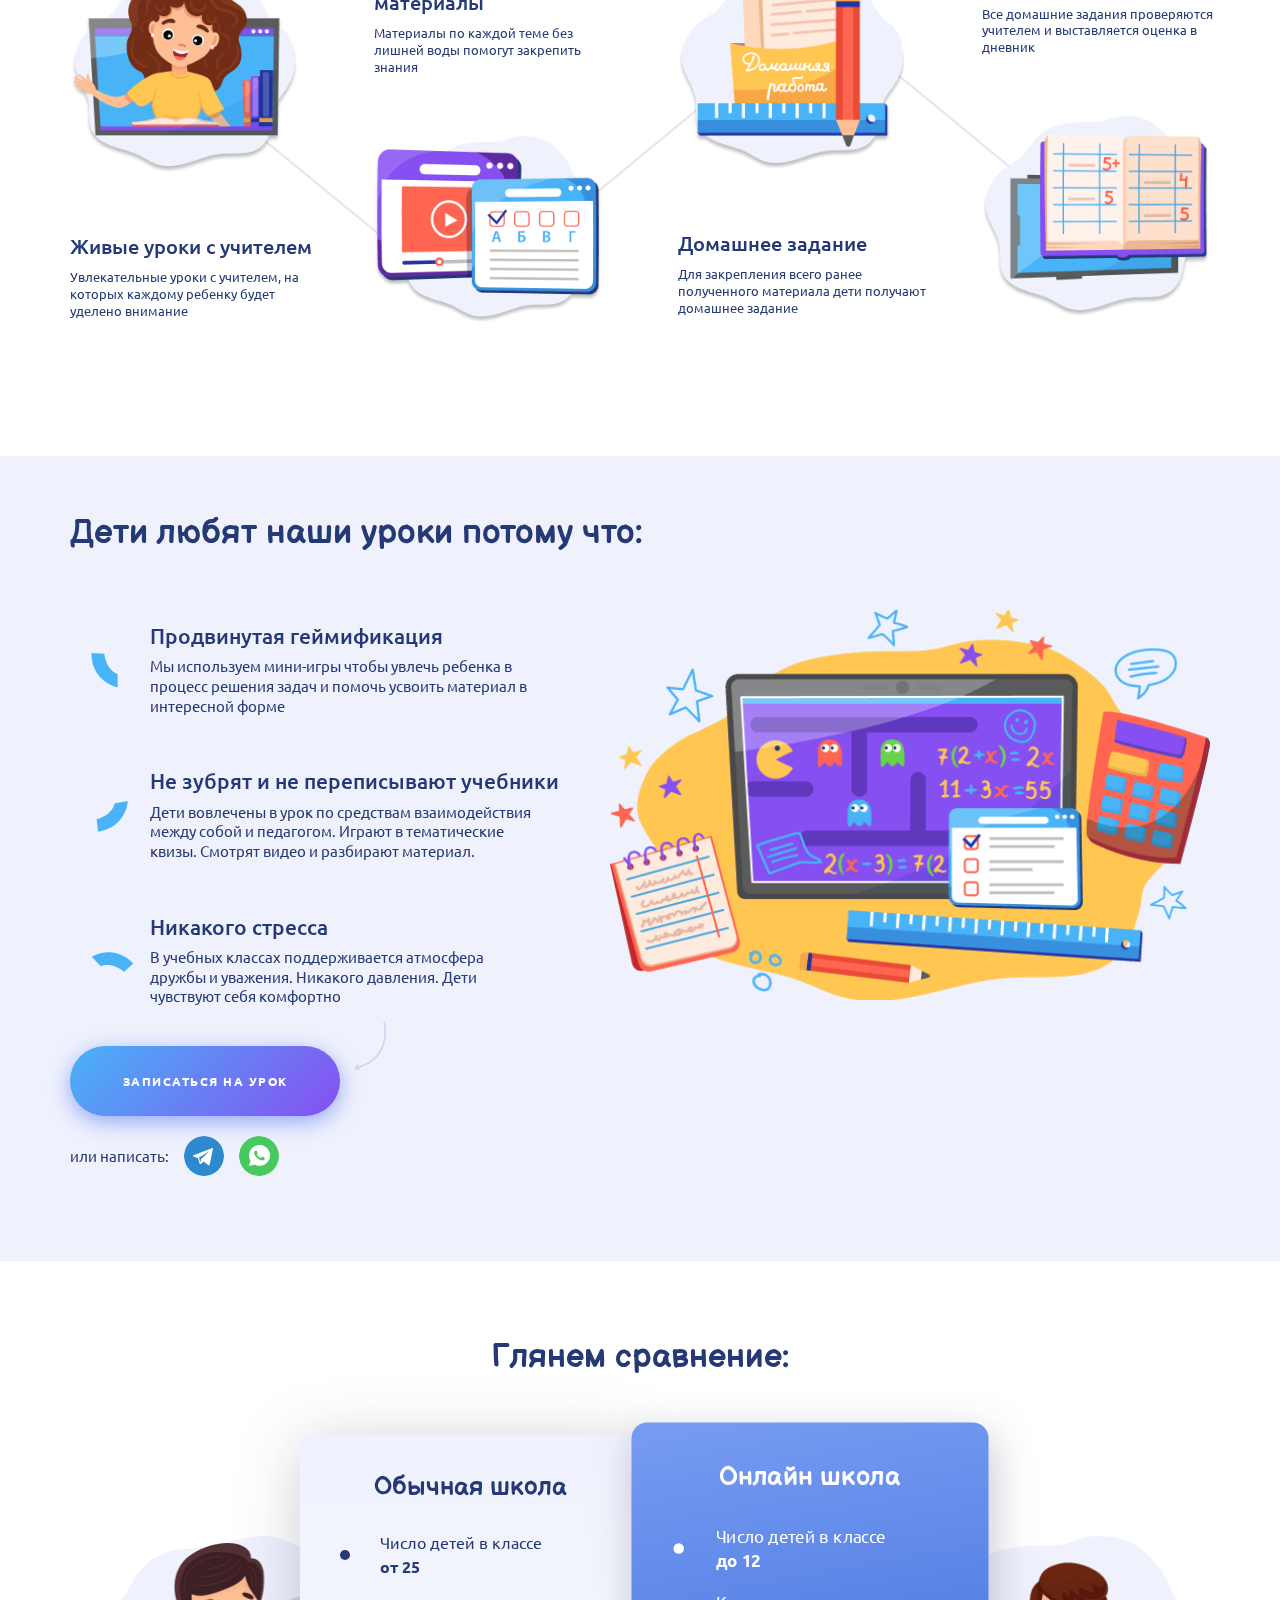
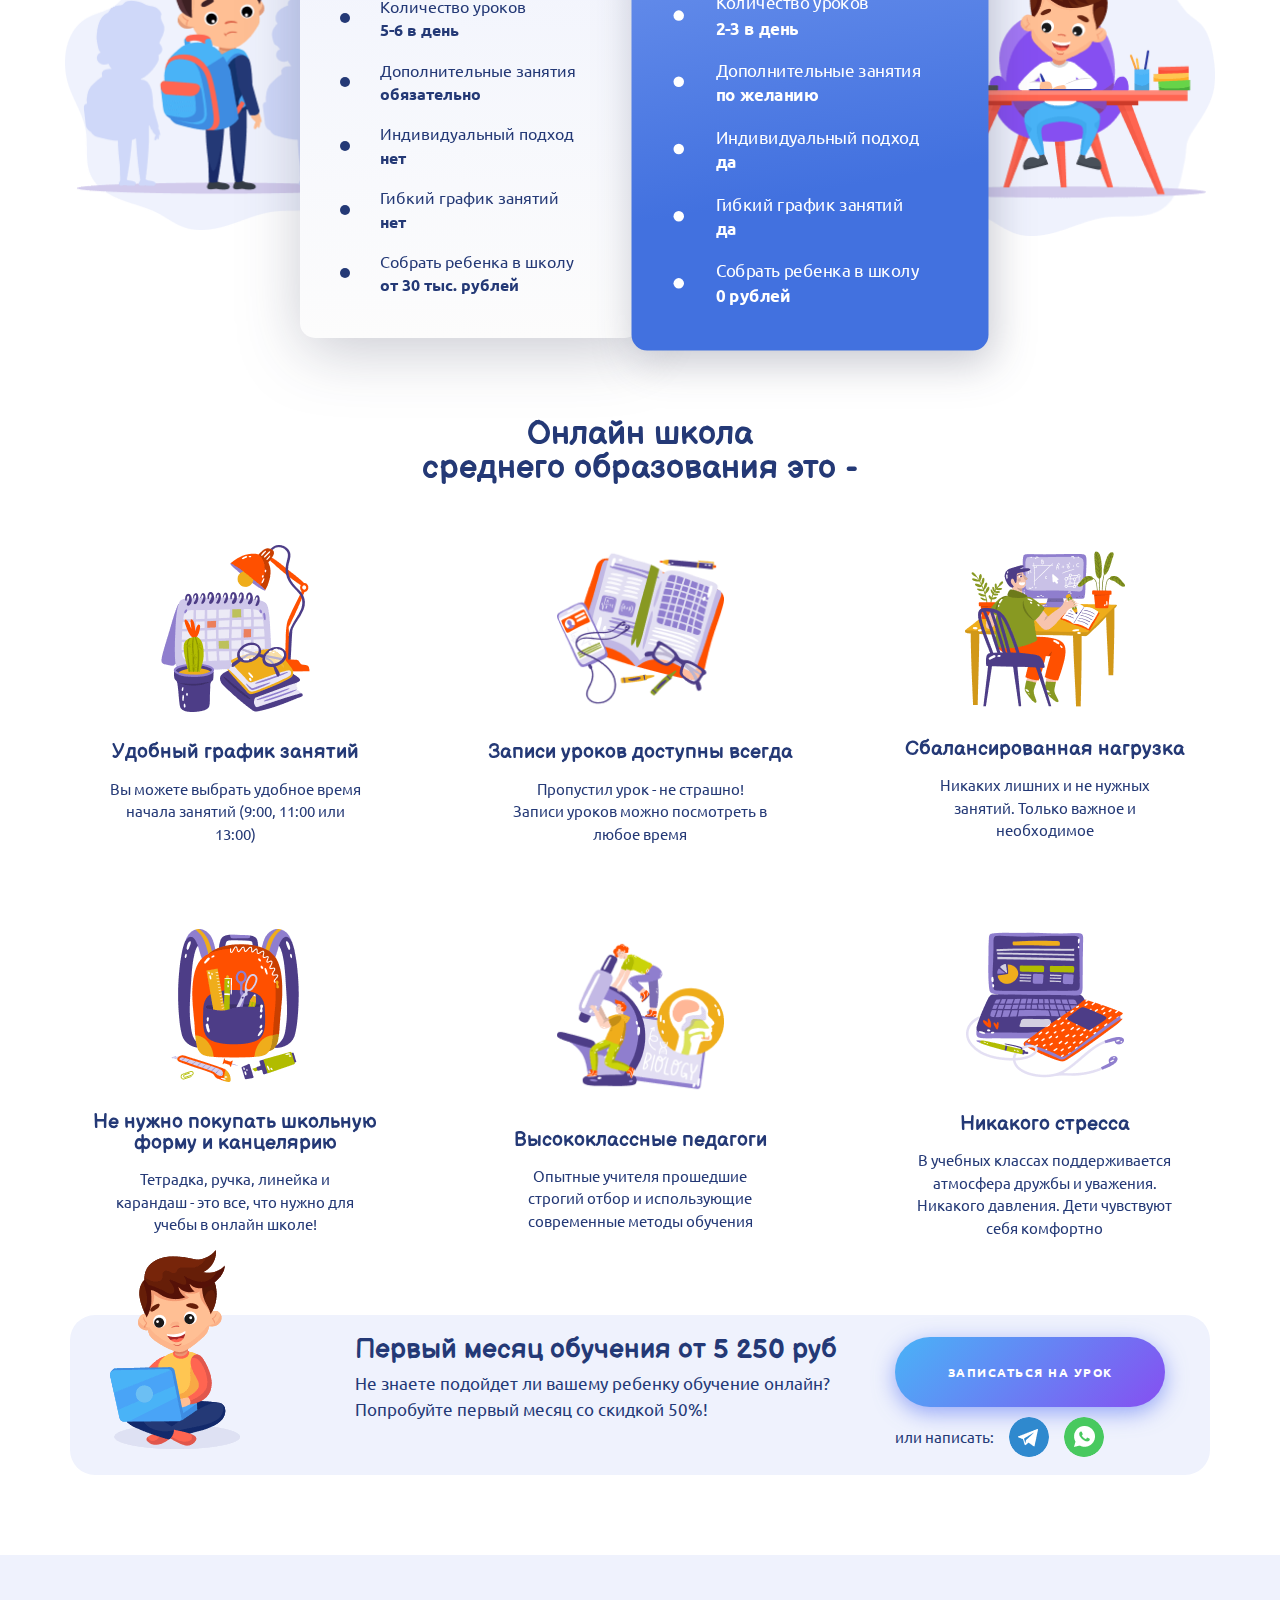
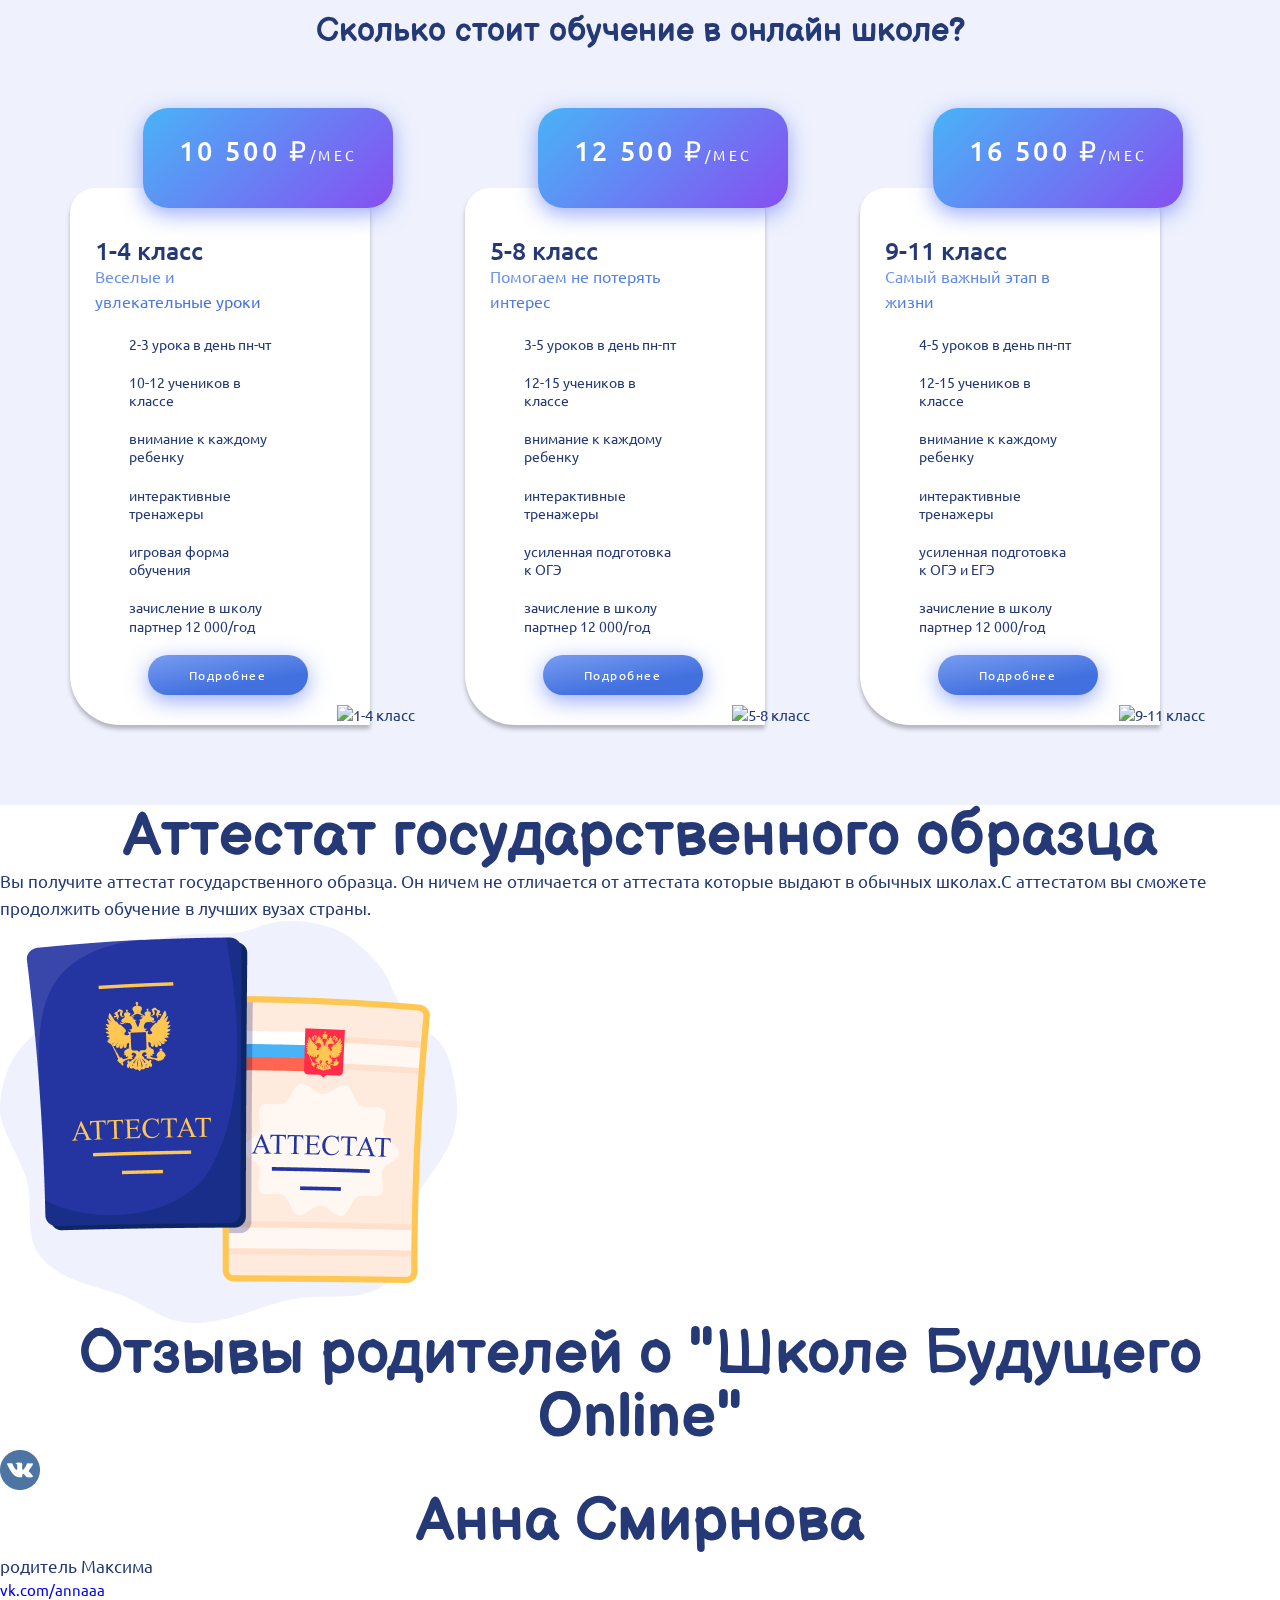
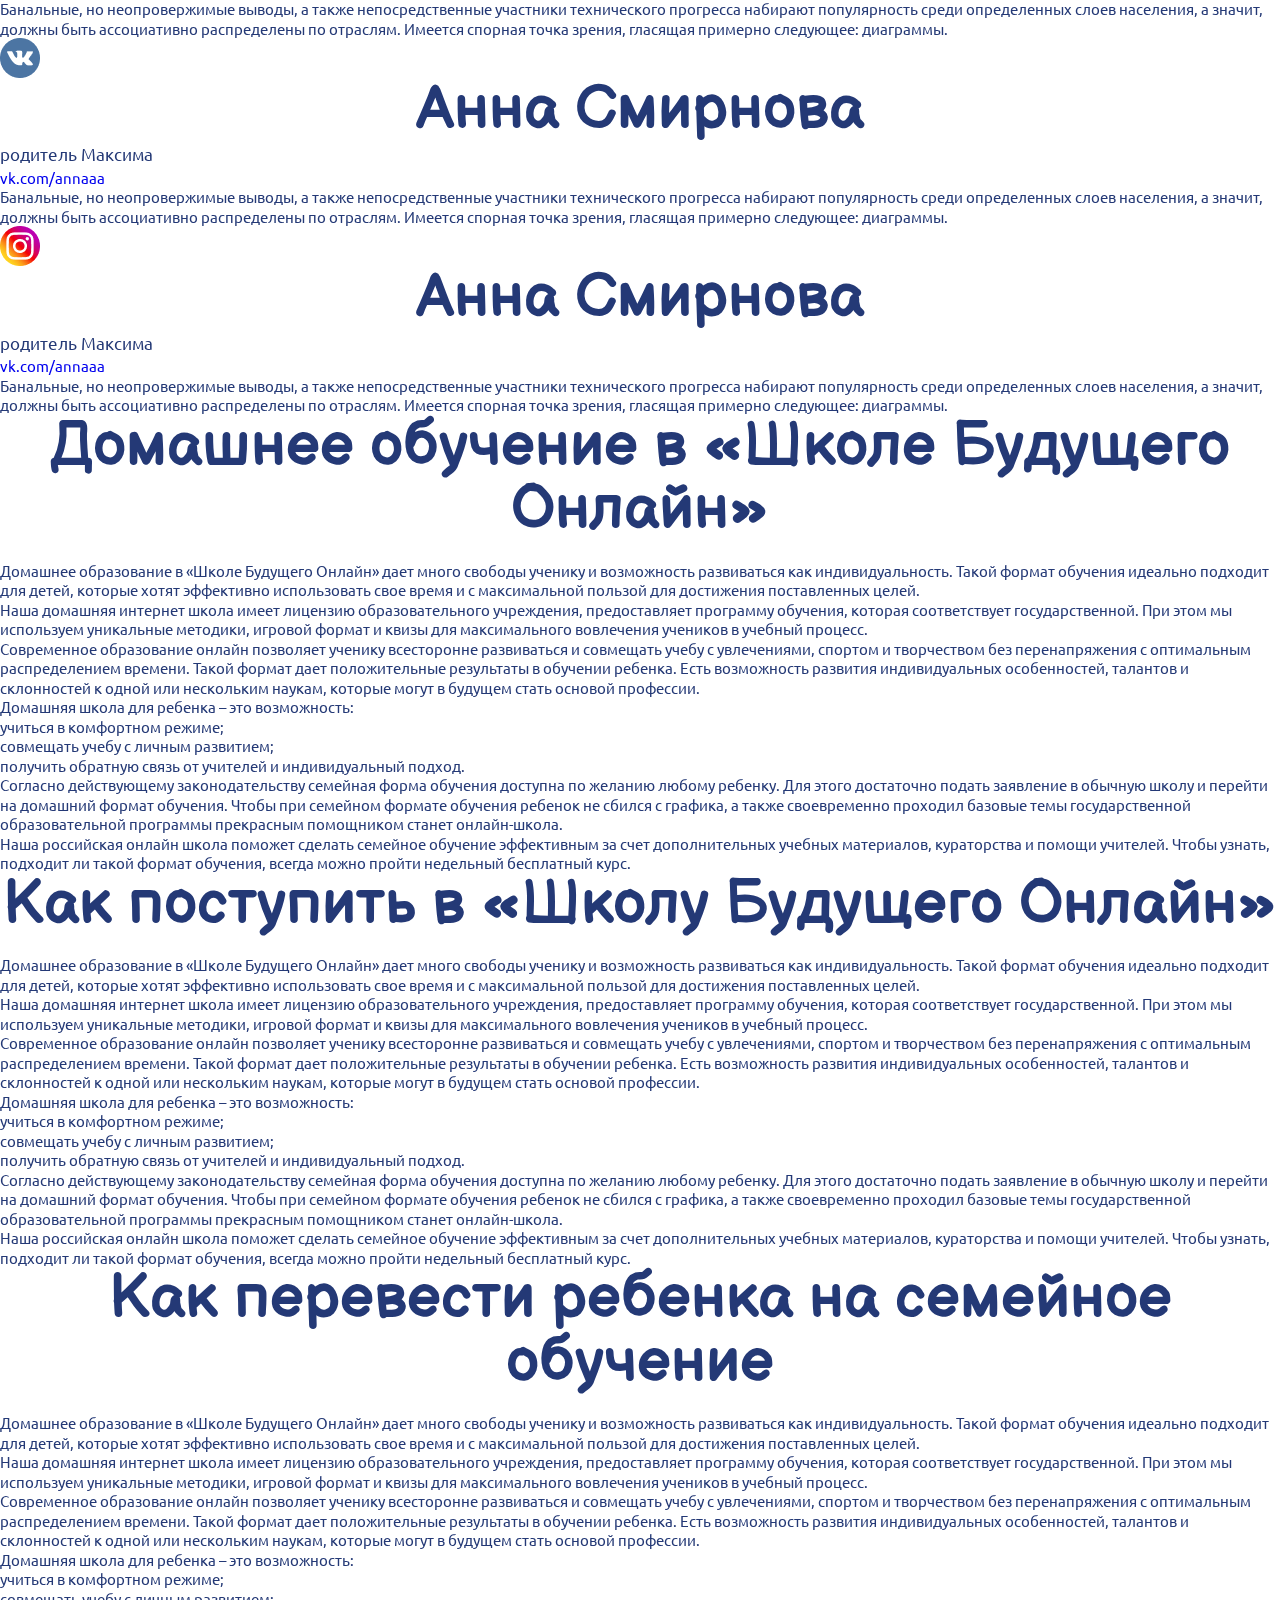
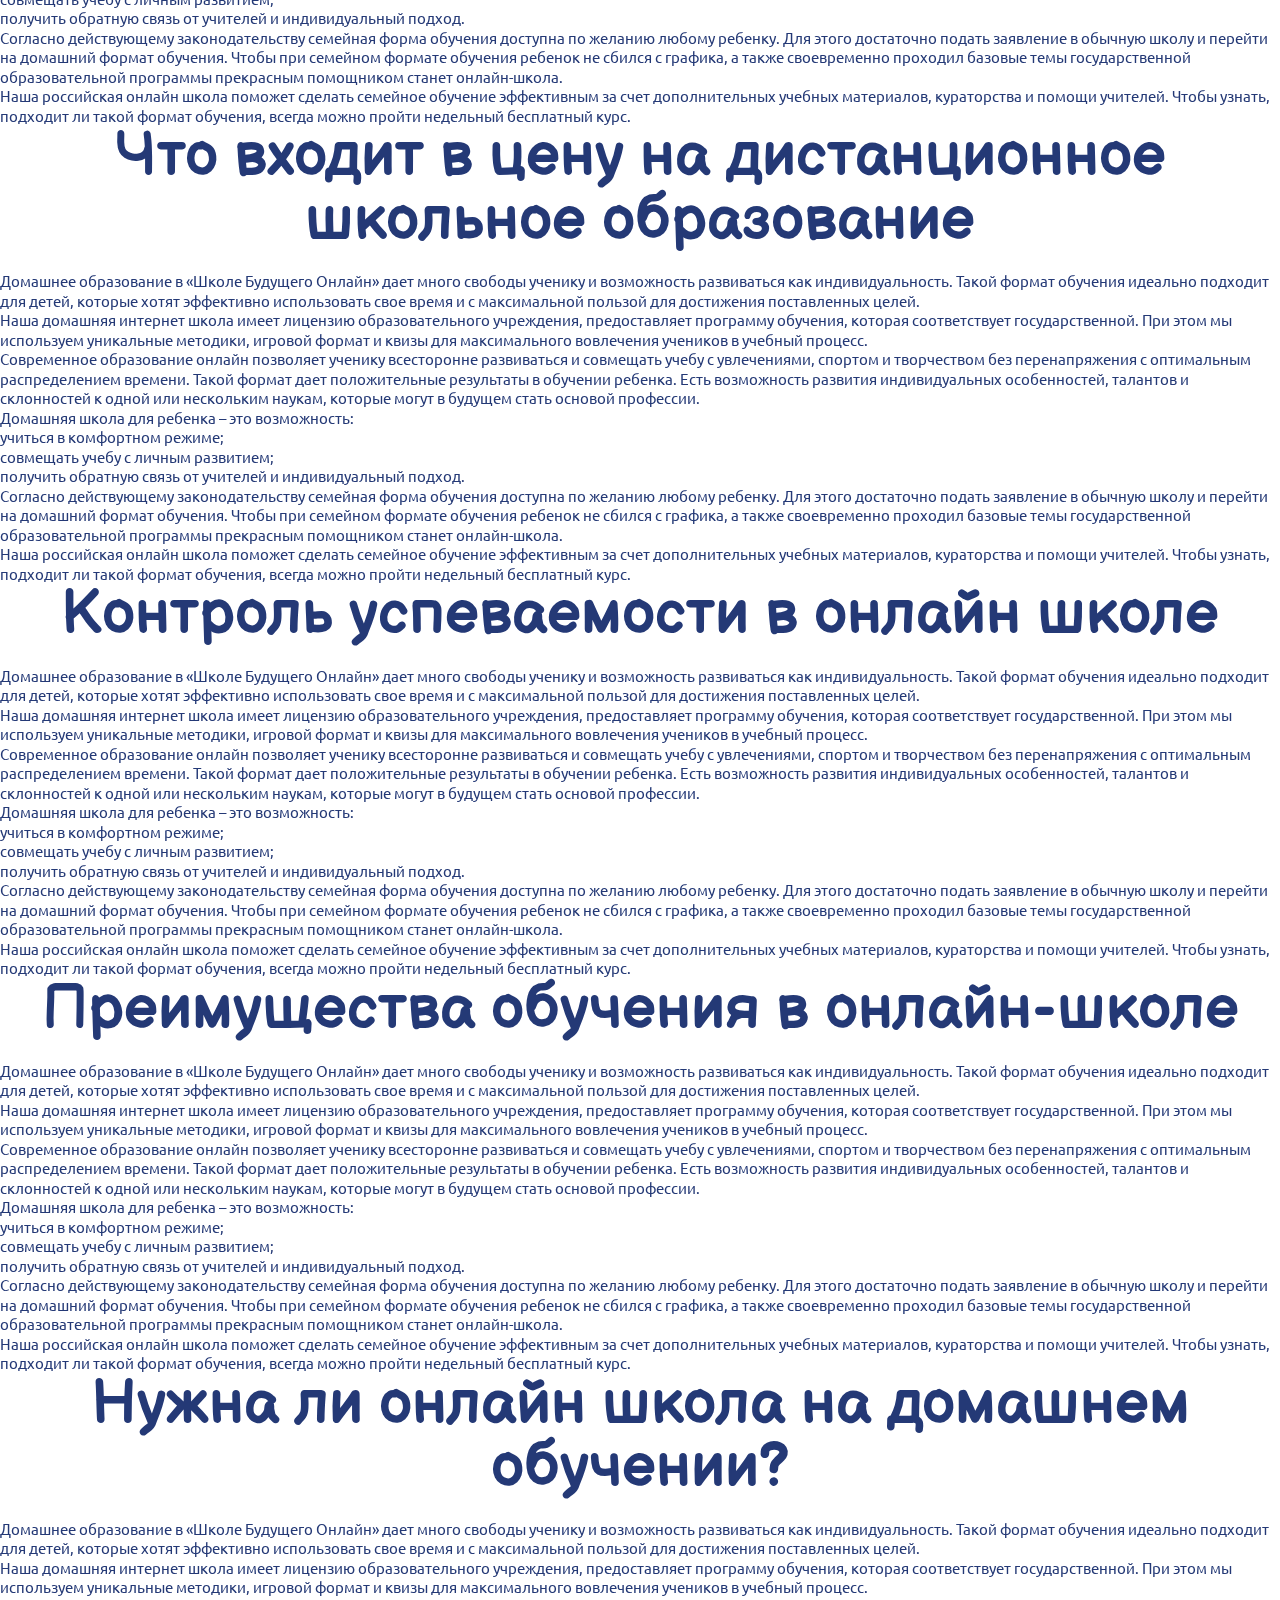
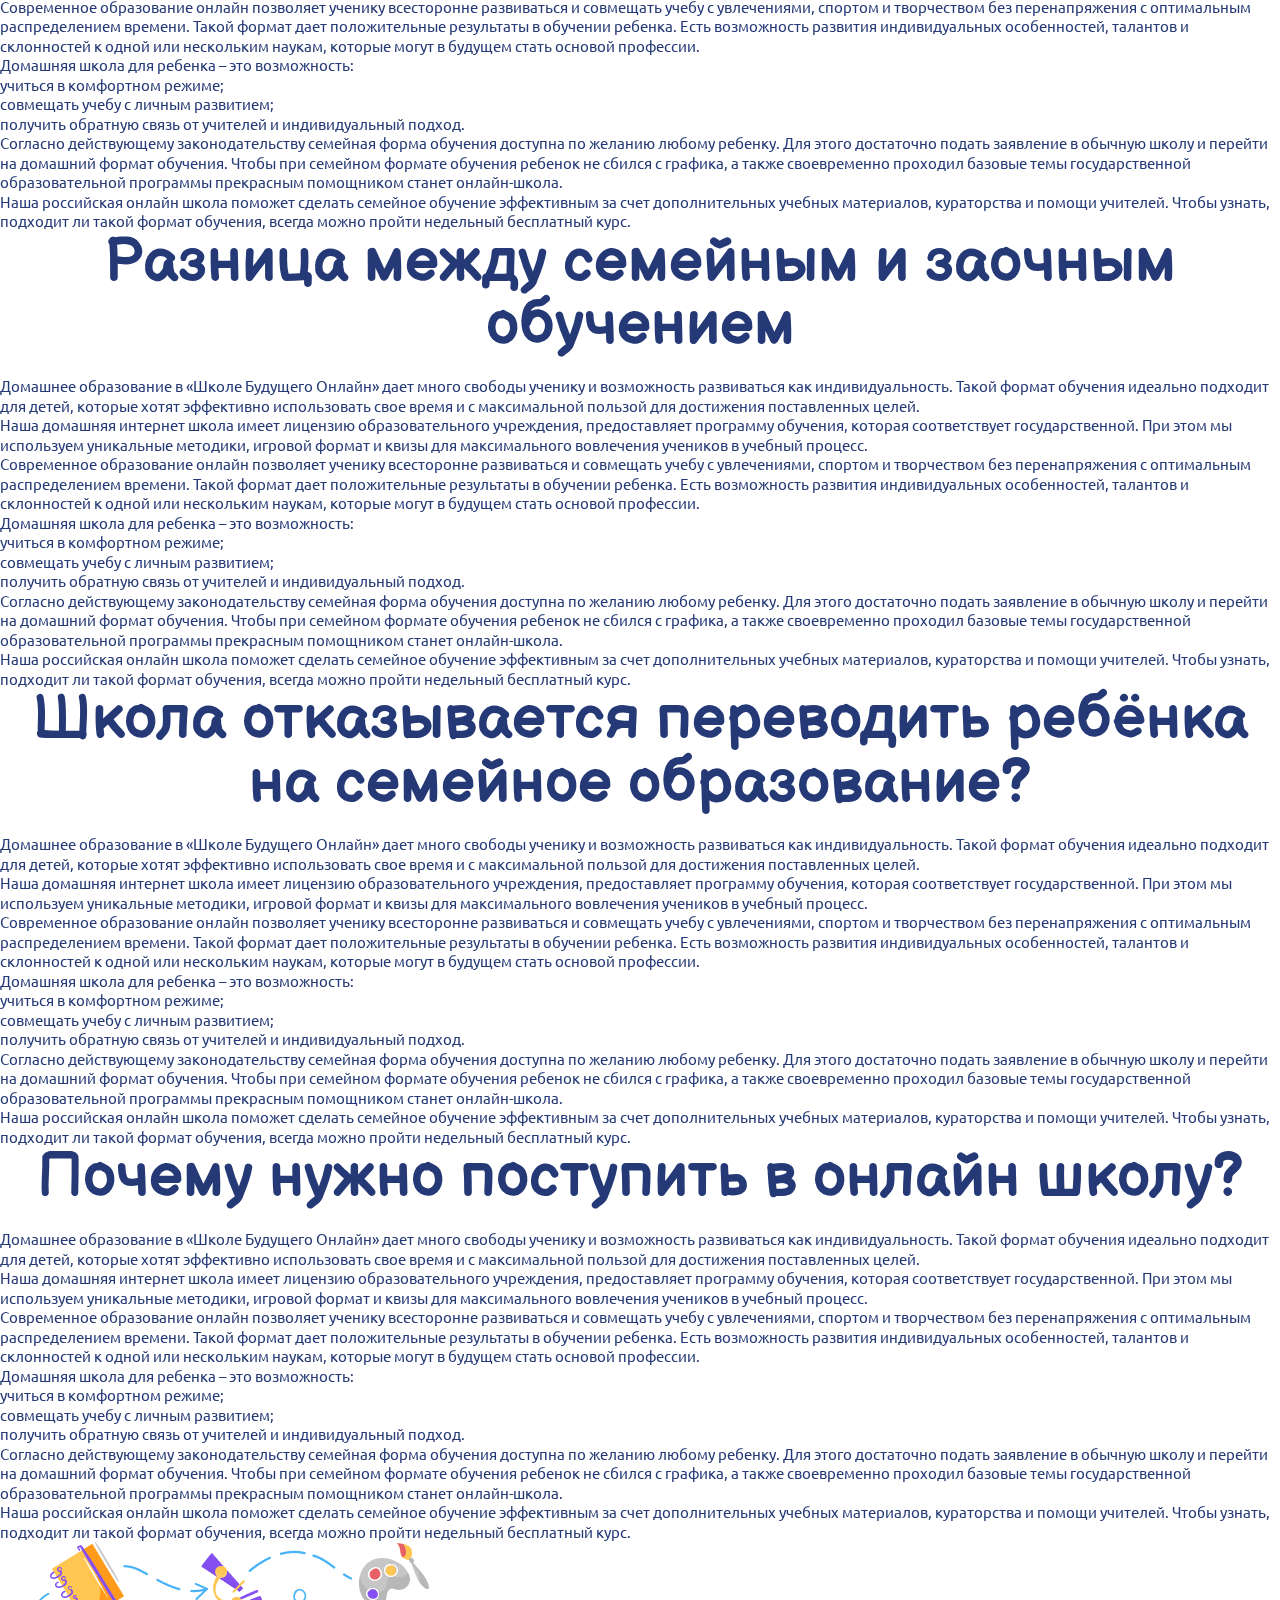
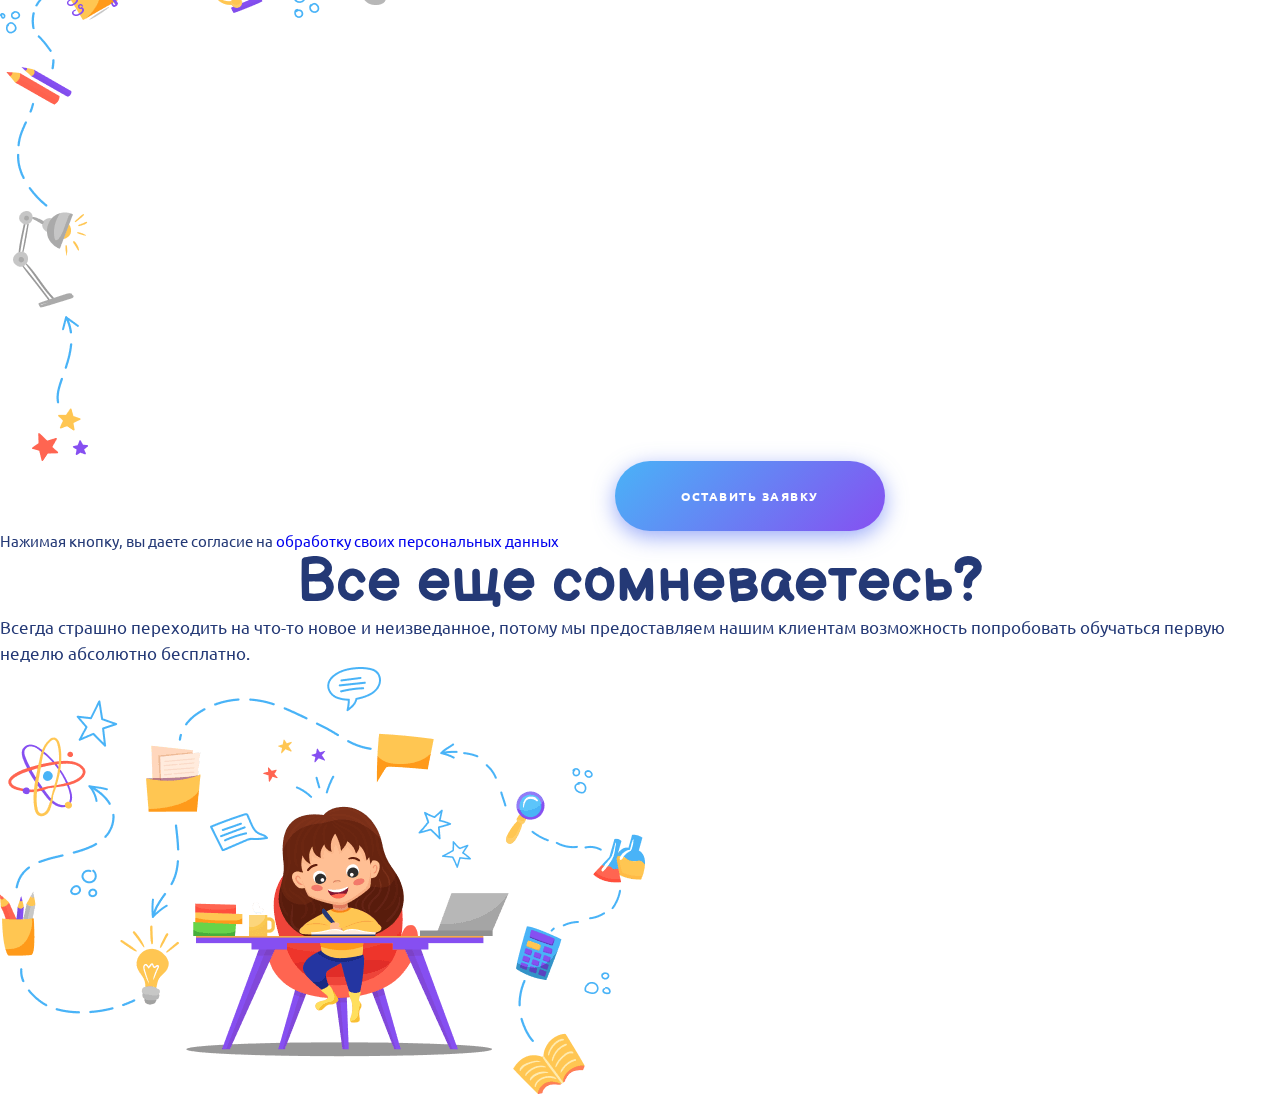
==== commit 9c453a01: "Add files via upload" ====
--- a/index.html
+++ b/index.html
@@ -406,7 +406,7 @@
           </div>
         </section>
 
-        <!-- <section class="section about-tird">
+        <section class="section about-tird">
           <div class="about-tird__containe">
             <div class="about-tird__certificate certificate">
               <div class="certificate__text">
@@ -415,11 +415,255 @@
               </div>
               <div class="certificate__img"><img src="img/sertificate.png" alt="аттестат"></div>
             </div>
-            <div class="about-tird__reviews reviews"></div>
-            <div class="about-tird__info info"></div>
-            <div class="about-tird__form form"></div>
+            <div class="about-tird__reviews reviews">
+              <h4 class="section__title reviews__title">Отзывы родителей о "Школе Будущего Online"</h4>
+              <div class="reviews__inner">
+                <div class="swiper reviews__swiper">
+                  <div class="swiper-wrapper reviews__swiper-wrapper">
+                    <div class="swiper-slide reviews__slide">
+                      <div class="reviews-slide__info">
+                        <img src="img/icons/social/vk.png" alt="отзывы о нашей школе" class="reviews-slide__icon">
+                        <h6 class="section__title reviews-slide__title">Анна Смирнова</h6>
+                        <p class="section__text reviews-slie__subtitle">родитель Максима</p>
+                        <a href="#" class="reviews-slide__link">vk.com/annaaa</a>
+                      </div>
+                      <div class="reviews-slide__text">
+                        <p>Банальные, но неопровержимые выводы, а также непосредственные участники технического прогресса набирают популярность среди определенных слоев населения, а значит, должны быть ассоциативно распределены по отраслям. Имеется спорная точка зрения, гласящая примерно следующее: диаграммы.</p>
+                      </div>
+                    </div>
+                    <div class="swiper-slide reviews__slide">
+                      <div class="reviews-slide__info">
+                        <img src="img/icons/social/vk.png" alt="отзывы о нашей школе" class="reviews-slide__icon">
+                        <h6 class="section__title reviews-slide__title">Анна Смирнова</h6>
+                        <p class="section__text reviews-slie__subtitle">родитель Максима</p>
+                        <a href="#" class="reviews-slide__link">vk.com/annaaa</a>
+                      </div>
+                      <div class="reviews-slide__text">
+                        <p>Банальные, но неопровержимые выводы, а также непосредственные участники технического прогресса набирают популярность среди определенных слоев населения, а значит, должны быть ассоциативно распределены по отраслям. Имеется спорная точка зрения, гласящая примерно следующее: диаграммы.</p>
+                      </div>
+                    </div>
+                    <div class="swiper-slide reviews__slide">
+                      <div class="reviews-slide__info">
+                        <img src="img/icons/social/insta.png" alt="отзывы о нашей школе" class="reviews-slide__icon">
+                        <h6 class="section__title reviews-slide__title">Анна Смирнова</h6>
+                        <p class="section__text reviews-slie__subtitle">родитель Максима</p>
+                        <a href="#" class="reviews-slide__link">vk.com/annaaa</a>
+                      </div>
+                      <div class="reviews-slide__text">
+                        <p>Банальные, но неопровержимые выводы, а также непосредственные участники технического прогресса набирают популярность среди определенных слоев населения, а значит, должны быть ассоциативно распределены по отраслям. Имеется спорная точка зрения, гласящая примерно следующее: диаграммы.</p>
+                      </div>
+                    </div>
+                  </div>
+                  <div class="swiper-button-prev reviews__btn-prev"></div>
+                  <div class="swiper-button-next reviews__btn-next"></div>
+                </div>
+              </div>
+            </div>
+            <div class="about-tird__info info">
+              <div class="info__inner">
+                <div class="info__item item-info">
+                  <div class="item-info__header">
+                    <h6 class="section__title item-info__title">Домашнее обучение в «Школе Будущего Онлайн»</h6>
+                    <button class="item-info__btn"></button>
+                  </div>
+                  <div class="item-info__content">
+                    <p class="item-info__text"><span>Домашнее образование</span> в «Школе Будущего Онлайн» дает много свободы ученику и возможность развиваться как индивидуальность. Такой формат обучения идеально подходит для детей, которые хотят эффективно использовать свое время и с максимальной пользой для достижения поставленных целей.</p>
+                    <p class="item-info__text">Наша<span> домашняя интернет школа</span> имеет лицензию образовательного учреждения, предоставляет программу обучения, которая соответствует государственной. При этом мы используем уникальные методики, игровой формат и квизы для максимального вовлечения учеников в учебный процесс.</p>
+                    <p class="item-info__text">Современное <span>образование онлайн</span> позволяет ученику всесторонне развиваться и совмещать учебу с увлечениями, спортом и творчеством без перенапряжения с оптимальным распределением времени. Такой формат дает положительные результаты в обучении ребенка. Есть возможность развития индивидуальных особенностей, талантов и склонностей к одной или нескольким наукам, которые могут в будущем стать основой профессии.</p>
+                    <ul class="item-info__list">Домашняя школа для ребенка – это возможность:
+                      <li class="item-info__item">учиться в комфортном режиме;</li>
+                      <li class="item-info__item">совмещать учебу с личным развитием;</li>
+                      <li class="item-info__item">получить обратную связь от учителей и индивидуальный подход.</li>
+                    </ul>
+                    <p class="item-info__text">Согласно действующему законодательству <span>семейная форма обучения</span> доступна по желанию любому ребенку. Для этого достаточно подать заявление в обычную школу и перейти на домашний формат обучения. Чтобы при семейном формате обучения ребенок не сбился с графика, а также своевременно проходил базовые темы государственной образовательной программы прекрасным помощником станет онлайн-школа.</p>
+                    <p class="item-info__text">Наша <span>российская онлайн школа</span> поможет сделать семейное обучение эффективным за счет дополнительных учебных материалов, кураторства и помощи учителей. Чтобы узнать, подходит ли такой формат обучения, всегда можно пройти недельный бесплатный курс.</p>
+                  </div>
+                </div>
+                <div class="info__item item-info">
+                  <div class="item-info__header">
+                    <h6 class="section__title item-info__title">Как поступить в «Школу Будущего Онлайн»</h6>
+                    <button class="item-info__btn"></button>
+                  </div>
+                  <div class="item-info__content">
+                    <p class="item-info__text"><span>Домашнее образование</span> в «Школе Будущего Онлайн» дает много свободы ученику и возможность развиваться как индивидуальность. Такой формат обучения идеально подходит для детей, которые хотят эффективно использовать свое время и с максимальной пользой для достижения поставленных целей.</p>
+                    <p class="item-info__text">Наша<span> домашняя интернет школа</span> имеет лицензию образовательного учреждения, предоставляет программу обучения, которая соответствует государственной. При этом мы используем уникальные методики, игровой формат и квизы для максимального вовлечения учеников в учебный процесс.</p>
+                    <p class="item-info__text">Современное <span>образование онлайн</span> позволяет ученику всесторонне развиваться и совмещать учебу с увлечениями, спортом и творчеством без перенапряжения с оптимальным распределением времени. Такой формат дает положительные результаты в обучении ребенка. Есть возможность развития индивидуальных особенностей, талантов и склонностей к одной или нескольким наукам, которые могут в будущем стать основой профессии.</p>
+                    <ul class="item-info__list">Домашняя школа для ребенка – это возможность:
+                      <li class="item-info__item">учиться в комфортном режиме;</li>
+                      <li class="item-info__item">совмещать учебу с личным развитием;</li>
+                      <li class="item-info__item">получить обратную связь от учителей и индивидуальный подход.</li>
+                    </ul>
+                    <p class="item-info__text">Согласно действующему законодательству <span>семейная форма обучения</span> доступна по желанию любому ребенку. Для этого достаточно подать заявление в обычную школу и перейти на домашний формат обучения. Чтобы при семейном формате обучения ребенок не сбился с графика, а также своевременно проходил базовые темы государственной образовательной программы прекрасным помощником станет онлайн-школа.</p>
+                    <p class="item-info__text">Наша <span>российская онлайн школа</span> поможет сделать семейное обучение эффективным за счет дополнительных учебных материалов, кураторства и помощи учителей. Чтобы узнать, подходит ли такой формат обучения, всегда можно пройти недельный бесплатный курс.</p>
+                  </div>
+                </div>
+                <div class="info__item item-info">
+                  <div class="item-info__header">
+                    <h6 class="section__title item-info__title">Как перевести ребенка на семейное обучение</h6>
+                    <button class="item-info__btn"></button>
+                  </div>
+                  <div class="item-info__content">
+                    <p class="item-info__text"><span>Домашнее образование</span> в «Школе Будущего Онлайн» дает много свободы ученику и возможность развиваться как индивидуальность. Такой формат обучения идеально подходит для детей, которые хотят эффективно использовать свое время и с максимальной пользой для достижения поставленных целей.</p>
+                    <p class="item-info__text">Наша<span> домашняя интернет школа</span> имеет лицензию образовательного учреждения, предоставляет программу обучения, которая соответствует государственной. При этом мы используем уникальные методики, игровой формат и квизы для максимального вовлечения учеников в учебный процесс.</p>
+                    <p class="item-info__text">Современное <span>образование онлайн</span> позволяет ученику всесторонне развиваться и совмещать учебу с увлечениями, спортом и творчеством без перенапряжения с оптимальным распределением времени. Такой формат дает положительные результаты в обучении ребенка. Есть возможность развития индивидуальных особенностей, талантов и склонностей к одной или нескольким наукам, которые могут в будущем стать основой профессии.</p>
+                    <ul class="item-info__list">Домашняя школа для ребенка – это возможность:
+                      <li class="item-info__item">учиться в комфортном режиме;</li>
+                      <li class="item-info__item">совмещать учебу с личным развитием;</li>
+                      <li class="item-info__item">получить обратную связь от учителей и индивидуальный подход.</li>
+                    </ul>
+                    <p class="item-info__text">Согласно действующему законодательству <span>семейная форма обучения</span> доступна по желанию любому ребенку. Для этого достаточно подать заявление в обычную школу и перейти на домашний формат обучения. Чтобы при семейном формате обучения ребенок не сбился с графика, а также своевременно проходил базовые темы государственной образовательной программы прекрасным помощником станет онлайн-школа.</p>
+                    <p class="item-info__text">Наша <span>российская онлайн школа</span> поможет сделать семейное обучение эффективным за счет дополнительных учебных материалов, кураторства и помощи учителей. Чтобы узнать, подходит ли такой формат обучения, всегда можно пройти недельный бесплатный курс.</p>
+                  </div>
+                </div>
+                <div class="info__item item-info">
+                  <div class="item-info__header">
+                    <h6 class="section__title item-info__title">Что входит в цену на дистанционное школьное образование</h6>
+                    <button class="item-info__btn"></button>
+                  </div>
+                  <div class="item-info__content">
+                    <p class="item-info__text"><span>Домашнее образование</span> в «Школе Будущего Онлайн» дает много свободы ученику и возможность развиваться как индивидуальность. Такой формат обучения идеально подходит для детей, которые хотят эффективно использовать свое время и с максимальной пользой для достижения поставленных целей.</p>
+                    <p class="item-info__text">Наша<span> домашняя интернет школа</span> имеет лицензию образовательного учреждения, предоставляет программу обучения, которая соответствует государственной. При этом мы используем уникальные методики, игровой формат и квизы для максимального вовлечения учеников в учебный процесс.</p>
+                    <p class="item-info__text">Современное <span>образование онлайн</span> позволяет ученику всесторонне развиваться и совмещать учебу с увлечениями, спортом и творчеством без перенапряжения с оптимальным распределением времени. Такой формат дает положительные результаты в обучении ребенка. Есть возможность развития индивидуальных особенностей, талантов и склонностей к одной или нескольким наукам, которые могут в будущем стать основой профессии.</p>
+                    <ul class="item-info__list">Домашняя школа для ребенка – это возможность:
+                      <li class="item-info__item">учиться в комфортном режиме;</li>
+                      <li class="item-info__item">совмещать учебу с личным развитием;</li>
+                      <li class="item-info__item">получить обратную связь от учителей и индивидуальный подход.</li>
+                    </ul>
+                    <p class="item-info__text">Согласно действующему законодательству <span>семейная форма обучения</span> доступна по желанию любому ребенку. Для этого достаточно подать заявление в обычную школу и перейти на домашний формат обучения. Чтобы при семейном формате обучения ребенок не сбился с графика, а также своевременно проходил базовые темы государственной образовательной программы прекрасным помощником станет онлайн-школа.</p>
+                    <p class="item-info__text">Наша <span>российская онлайн школа</span> поможет сделать семейное обучение эффективным за счет дополнительных учебных материалов, кураторства и помощи учителей. Чтобы узнать, подходит ли такой формат обучения, всегда можно пройти недельный бесплатный курс.</p>
+                  </div>
+                </div>
+                <div class="info__item item-info">
+                  <div class="item-info__header">
+                    <h6 class="section__title item-info__title">Контроль успеваемости в онлайн школе</h6>
+                    <button class="item-info__btn"></button>
+                  </div>
+                  <div class="item-info__content">
+                    <p class="item-info__text"><span>Домашнее образование</span> в «Школе Будущего Онлайн» дает много свободы ученику и возможность развиваться как индивидуальность. Такой формат обучения идеально подходит для детей, которые хотят эффективно использовать свое время и с максимальной пользой для достижения поставленных целей.</p>
+                    <p class="item-info__text">Наша<span> домашняя интернет школа</span> имеет лицензию образовательного учреждения, предоставляет программу обучения, которая соответствует государственной. При этом мы используем уникальные методики, игровой формат и квизы для максимального вовлечения учеников в учебный процесс.</p>
+                    <p class="item-info__text">Современное <span>образование онлайн</span> позволяет ученику всесторонне развиваться и совмещать учебу с увлечениями, спортом и творчеством без перенапряжения с оптимальным распределением времени. Такой формат дает положительные результаты в обучении ребенка. Есть возможность развития индивидуальных особенностей, талантов и склонностей к одной или нескольким наукам, которые могут в будущем стать основой профессии.</p>
+                    <ul class="item-info__list">Домашняя школа для ребенка – это возможность:
+                      <li class="item-info__item">учиться в комфортном режиме;</li>
+                      <li class="item-info__item">совмещать учебу с личным развитием;</li>
+                      <li class="item-info__item">получить обратную связь от учителей и индивидуальный подход.</li>
+                    </ul>
+                    <p class="item-info__text">Согласно действующему законодательству <span>семейная форма обучения</span> доступна по желанию любому ребенку. Для этого достаточно подать заявление в обычную школу и перейти на домашний формат обучения. Чтобы при семейном формате обучения ребенок не сбился с графика, а также своевременно проходил базовые темы государственной образовательной программы прекрасным помощником станет онлайн-школа.</p>
+                    <p class="item-info__text">Наша <span>российская онлайн школа</span> поможет сделать семейное обучение эффективным за счет дополнительных учебных материалов, кураторства и помощи учителей. Чтобы узнать, подходит ли такой формат обучения, всегда можно пройти недельный бесплатный курс.</p>
+                  </div>
+                </div>
+                <div class="info__item item-info">
+                  <div class="item-info__header">
+                    <h6 class="section__title item-info__title">Преимущества обучения в онлайн-школе</h6>
+                    <button class="item-info__btn"></button>
+                  </div>
+                  <div class="item-info__content">
+                    <p class="item-info__text"><span>Домашнее образование</span> в «Школе Будущего Онлайн» дает много свободы ученику и возможность развиваться как индивидуальность. Такой формат обучения идеально подходит для детей, которые хотят эффективно использовать свое время и с максимальной пользой для достижения поставленных целей.</p>
+                    <p class="item-info__text">Наша<span> домашняя интернет школа</span> имеет лицензию образовательного учреждения, предоставляет программу обучения, которая соответствует государственной. При этом мы используем уникальные методики, игровой формат и квизы для максимального вовлечения учеников в учебный процесс.</p>
+                    <p class="item-info__text">Современное <span>образование онлайн</span> позволяет ученику всесторонне развиваться и совмещать учебу с увлечениями, спортом и творчеством без перенапряжения с оптимальным распределением времени. Такой формат дает положительные результаты в обучении ребенка. Есть возможность развития индивидуальных особенностей, талантов и склонностей к одной или нескольким наукам, которые могут в будущем стать основой профессии.</p>
+                    <ul class="item-info__list">Домашняя школа для ребенка – это возможность:
+                      <li class="item-info__item">учиться в комфортном режиме;</li>
+                      <li class="item-info__item">совмещать учебу с личным развитием;</li>
+                      <li class="item-info__item">получить обратную связь от учителей и индивидуальный подход.</li>
+                    </ul>
+                    <p class="item-info__text">Согласно действующему законодательству <span>семейная форма обучения</span> доступна по желанию любому ребенку. Для этого достаточно подать заявление в обычную школу и перейти на домашний формат обучения. Чтобы при семейном формате обучения ребенок не сбился с графика, а также своевременно проходил базовые темы государственной образовательной программы прекрасным помощником станет онлайн-школа.</p>
+                    <p class="item-info__text">Наша <span>российская онлайн школа</span> поможет сделать семейное обучение эффективным за счет дополнительных учебных материалов, кураторства и помощи учителей. Чтобы узнать, подходит ли такой формат обучения, всегда можно пройти недельный бесплатный курс.</p>
+                  </div>
+                </div>
+                <div class="info__item item-info">
+                  <div class="item-info__header">
+                    <h6 class="section__title item-info__title">Нужна ли онлайн школа на домашнем обучении?</h6>
+                    <button class="item-info__btn"></button>
+                  </div>
+                  <div class="item-info__content">
+                    <p class="item-info__text"><span>Домашнее образование</span> в «Школе Будущего Онлайн» дает много свободы ученику и возможность развиваться как индивидуальность. Такой формат обучения идеально подходит для детей, которые хотят эффективно использовать свое время и с максимальной пользой для достижения поставленных целей.</p>
+                    <p class="item-info__text">Наша<span> домашняя интернет школа</span> имеет лицензию образовательного учреждения, предоставляет программу обучения, которая соответствует государственной. При этом мы используем уникальные методики, игровой формат и квизы для максимального вовлечения учеников в учебный процесс.</p>
+                    <p class="item-info__text">Современное <span>образование онлайн</span> позволяет ученику всесторонне развиваться и совмещать учебу с увлечениями, спортом и творчеством без перенапряжения с оптимальным распределением времени. Такой формат дает положительные результаты в обучении ребенка. Есть возможность развития индивидуальных особенностей, талантов и склонностей к одной или нескольким наукам, которые могут в будущем стать основой профессии.</p>
+                    <ul class="item-info__list">Домашняя школа для ребенка – это возможность:
+                      <li class="item-info__item">учиться в комфортном режиме;</li>
+                      <li class="item-info__item">совмещать учебу с личным развитием;</li>
+                      <li class="item-info__item">получить обратную связь от учителей и индивидуальный подход.</li>
+                    </ul>
+                    <p class="item-info__text">Согласно действующему законодательству <span>семейная форма обучения</span> доступна по желанию любому ребенку. Для этого достаточно подать заявление в обычную школу и перейти на домашний формат обучения. Чтобы при семейном формате обучения ребенок не сбился с графика, а также своевременно проходил базовые темы государственной образовательной программы прекрасным помощником станет онлайн-школа.</p>
+                    <p class="item-info__text">Наша <span>российская онлайн школа</span> поможет сделать семейное обучение эффективным за счет дополнительных учебных материалов, кураторства и помощи учителей. Чтобы узнать, подходит ли такой формат обучения, всегда можно пройти недельный бесплатный курс.</p>
+                  </div>
+                </div>
+                <div class="info__item item-info">
+                  <div class="item-info__header">
+                    <h6 class="section__title item-info__title">Разница между семейным и заочным обучением</h6>
+                    <button class="item-info__btn"></button>
+                  </div>
+                  <div class="item-info__content">
+                    <p class="item-info__text"><span>Домашнее образование</span> в «Школе Будущего Онлайн» дает много свободы ученику и возможность развиваться как индивидуальность. Такой формат обучения идеально подходит для детей, которые хотят эффективно использовать свое время и с максимальной пользой для достижения поставленных целей.</p>
+                    <p class="item-info__text">Наша<span> домашняя интернет школа</span> имеет лицензию образовательного учреждения, предоставляет программу обучения, которая соответствует государственной. При этом мы используем уникальные методики, игровой формат и квизы для максимального вовлечения учеников в учебный процесс.</p>
+                    <p class="item-info__text">Современное <span>образование онлайн</span> позволяет ученику всесторонне развиваться и совмещать учебу с увлечениями, спортом и творчеством без перенапряжения с оптимальным распределением времени. Такой формат дает положительные результаты в обучении ребенка. Есть возможность развития индивидуальных особенностей, талантов и склонностей к одной или нескольким наукам, которые могут в будущем стать основой профессии.</p>
+                    <ul class="item-info__list">Домашняя школа для ребенка – это возможность:
+                      <li class="item-info__item">учиться в комфортном режиме;</li>
+                      <li class="item-info__item">совмещать учебу с личным развитием;</li>
+                      <li class="item-info__item">получить обратную связь от учителей и индивидуальный подход.</li>
+                    </ul>
+                    <p class="item-info__text">Согласно действующему законодательству <span>семейная форма обучения</span> доступна по желанию любому ребенку. Для этого достаточно подать заявление в обычную школу и перейти на домашний формат обучения. Чтобы при семейном формате обучения ребенок не сбился с графика, а также своевременно проходил базовые темы государственной образовательной программы прекрасным помощником станет онлайн-школа.</p>
+                    <p class="item-info__text">Наша <span>российская онлайн школа</span> поможет сделать семейное обучение эффективным за счет дополнительных учебных материалов, кураторства и помощи учителей. Чтобы узнать, подходит ли такой формат обучения, всегда можно пройти недельный бесплатный курс.</p>
+                  </div>
+                </div>
+                <div class="info__item item-info">
+                  <div class="item-info__header">
+                    <h6 class="section__title item-info__title">Школа отказывается переводить ребёнка на семейное образование?</h6>
+                    <button class="item-info__btn"></button>
+                  </div>
+                  <div class="item-info__content">
+                    <p class="item-info__text"><span>Домашнее образование</span> в «Школе Будущего Онлайн» дает много свободы ученику и возможность развиваться как индивидуальность. Такой формат обучения идеально подходит для детей, которые хотят эффективно использовать свое время и с максимальной пользой для достижения поставленных целей.</p>
+                    <p class="item-info__text">Наша<span> домашняя интернет школа</span> имеет лицензию образовательного учреждения, предоставляет программу обучения, которая соответствует государственной. При этом мы используем уникальные методики, игровой формат и квизы для максимального вовлечения учеников в учебный процесс.</p>
+                    <p class="item-info__text">Современное <span>образование онлайн</span> позволяет ученику всесторонне развиваться и совмещать учебу с увлечениями, спортом и творчеством без перенапряжения с оптимальным распределением времени. Такой формат дает положительные результаты в обучении ребенка. Есть возможность развития индивидуальных особенностей, талантов и склонностей к одной или нескольким наукам, которые могут в будущем стать основой профессии.</p>
+                    <ul class="item-info__list">Домашняя школа для ребенка – это возможность:
+                      <li class="item-info__item">учиться в комфортном режиме;</li>
+                      <li class="item-info__item">совмещать учебу с личным развитием;</li>
+                      <li class="item-info__item">получить обратную связь от учителей и индивидуальный подход.</li>
+                    </ul>
+                    <p class="item-info__text">Согласно действующему законодательству <span>семейная форма обучения</span> доступна по желанию любому ребенку. Для этого достаточно подать заявление в обычную школу и перейти на домашний формат обучения. Чтобы при семейном формате обучения ребенок не сбился с графика, а также своевременно проходил базовые темы государственной образовательной программы прекрасным помощником станет онлайн-школа.</p>
+                    <p class="item-info__text">Наша <span>российская онлайн школа</span> поможет сделать семейное обучение эффективным за счет дополнительных учебных материалов, кураторства и помощи учителей. Чтобы узнать, подходит ли такой формат обучения, всегда можно пройти недельный бесплатный курс.</p>
+                  </div>
+                </div>
+                <div class="info__item item-info">
+                  <div class="item-info__header">
+                    <h6 class="section__title item-info__title">Почему нужно поступить в онлайн школу?</h6>
+                    <button class="item-info__btn"></button>
+                  </div>
+                  <div class="item-info__content">
+                    <p class="item-info__text"><span>Домашнее образование</span> в «Школе Будущего Онлайн» дает много свободы ученику и возможность развиваться как индивидуальность. Такой формат обучения идеально подходит для детей, которые хотят эффективно использовать свое время и с максимальной пользой для достижения поставленных целей.</p>
+                    <p class="item-info__text">Наша<span> домашняя интернет школа</span> имеет лицензию образовательного учреждения, предоставляет программу обучения, которая соответствует государственной. При этом мы используем уникальные методики, игровой формат и квизы для максимального вовлечения учеников в учебный процесс.</p>
+                    <p class="item-info__text">Современное <span>образование онлайн</span> позволяет ученику всесторонне развиваться и совмещать учебу с увлечениями, спортом и творчеством без перенапряжения с оптимальным распределением времени. Такой формат дает положительные результаты в обучении ребенка. Есть возможность развития индивидуальных особенностей, талантов и склонностей к одной или нескольким наукам, которые могут в будущем стать основой профессии.</p>
+                    <ul class="item-info__list">Домашняя школа для ребенка – это возможность:
+                      <li class="item-info__item">учиться в комфортном режиме;</li>
+                      <li class="item-info__item">совмещать учебу с личным развитием;</li>
+                      <li class="item-info__item">получить обратную связь от учителей и индивидуальный подход.</li>
+                    </ul>
+                    <p class="item-info__text">Согласно действующему законодательству <span>семейная форма обучения</span> доступна по желанию любому ребенку. Для этого достаточно подать заявление в обычную школу и перейти на домашний формат обучения. Чтобы при семейном формате обучения ребенок не сбился с графика, а также своевременно проходил базовые темы государственной образовательной программы прекрасным помощником станет онлайн-школа.</p>
+                    <p class="item-info__text">Наша <span>российская онлайн школа</span> поможет сделать семейное обучение эффективным за счет дополнительных учебных материалов, кураторства и помощи учителей. Чтобы узнать, подходит ли такой формат обучения, всегда можно пройти недельный бесплатный курс.</p>
+                  </div>
+                </div>
+              </div>
+            </div>
+            <div class="about-tird__form form">
+              <div class="form__inner">
+                <div class="form__inner-img"><img src="img/form/form-corner-bg.png" alt="заявка"></div>
+                <form action="#" method="post">
+                  <input type="text" plsaceholder="Класс" name="class" id="class">
+                  <input type="text" plsaceholder="Имя родителя" name="parent-name" id="name">
+                  <input type="tel" plsaceholder="Телефон родителя" name="tel" id="tel">
+                  <button class="btn form__btn">Оставить заявку</button>
+                  <p class="form__privacy">Нажимая кнопку, вы даете согласие на <a href="#">обработку своих персональных данных</a></p>
+                </form>
+              </div>
+              <div class="form__content">
+                <div class="form__descr">
+                  <h4 class="section__title form__descr-title">Все еще <span>сомневаетесь?</span></h4>
+                  <p class="section__text form__descr-text">Всегда страшно переходить на что-то новое и неизведанное, потому мы предоставляем нашим клиентам возможность попробовать обучаться первую неделю абсолютно бесплатно.</p>
+                </div>
+                <div class="form__img"><img src="img/form/form-bg.png" alt="заявка"></div>
+              </div>
+            </div>
           </div>
-        </section> -->
+        </section>
 
       </main>
 
--- a/css/style.css
+++ b/css/style.css
@@ -1259,15 +1259,6 @@
     height: 70px;
   }
 }
-.about-tird {
-  padding: 80px 0 100px 0;
-}
-
-.certificate {
-  display: flex;
-  align-items: center;
-  justify-content: space-between;
-}
 @media (max-width: 1199.99px) {
   .container {
     max-width: 970px;
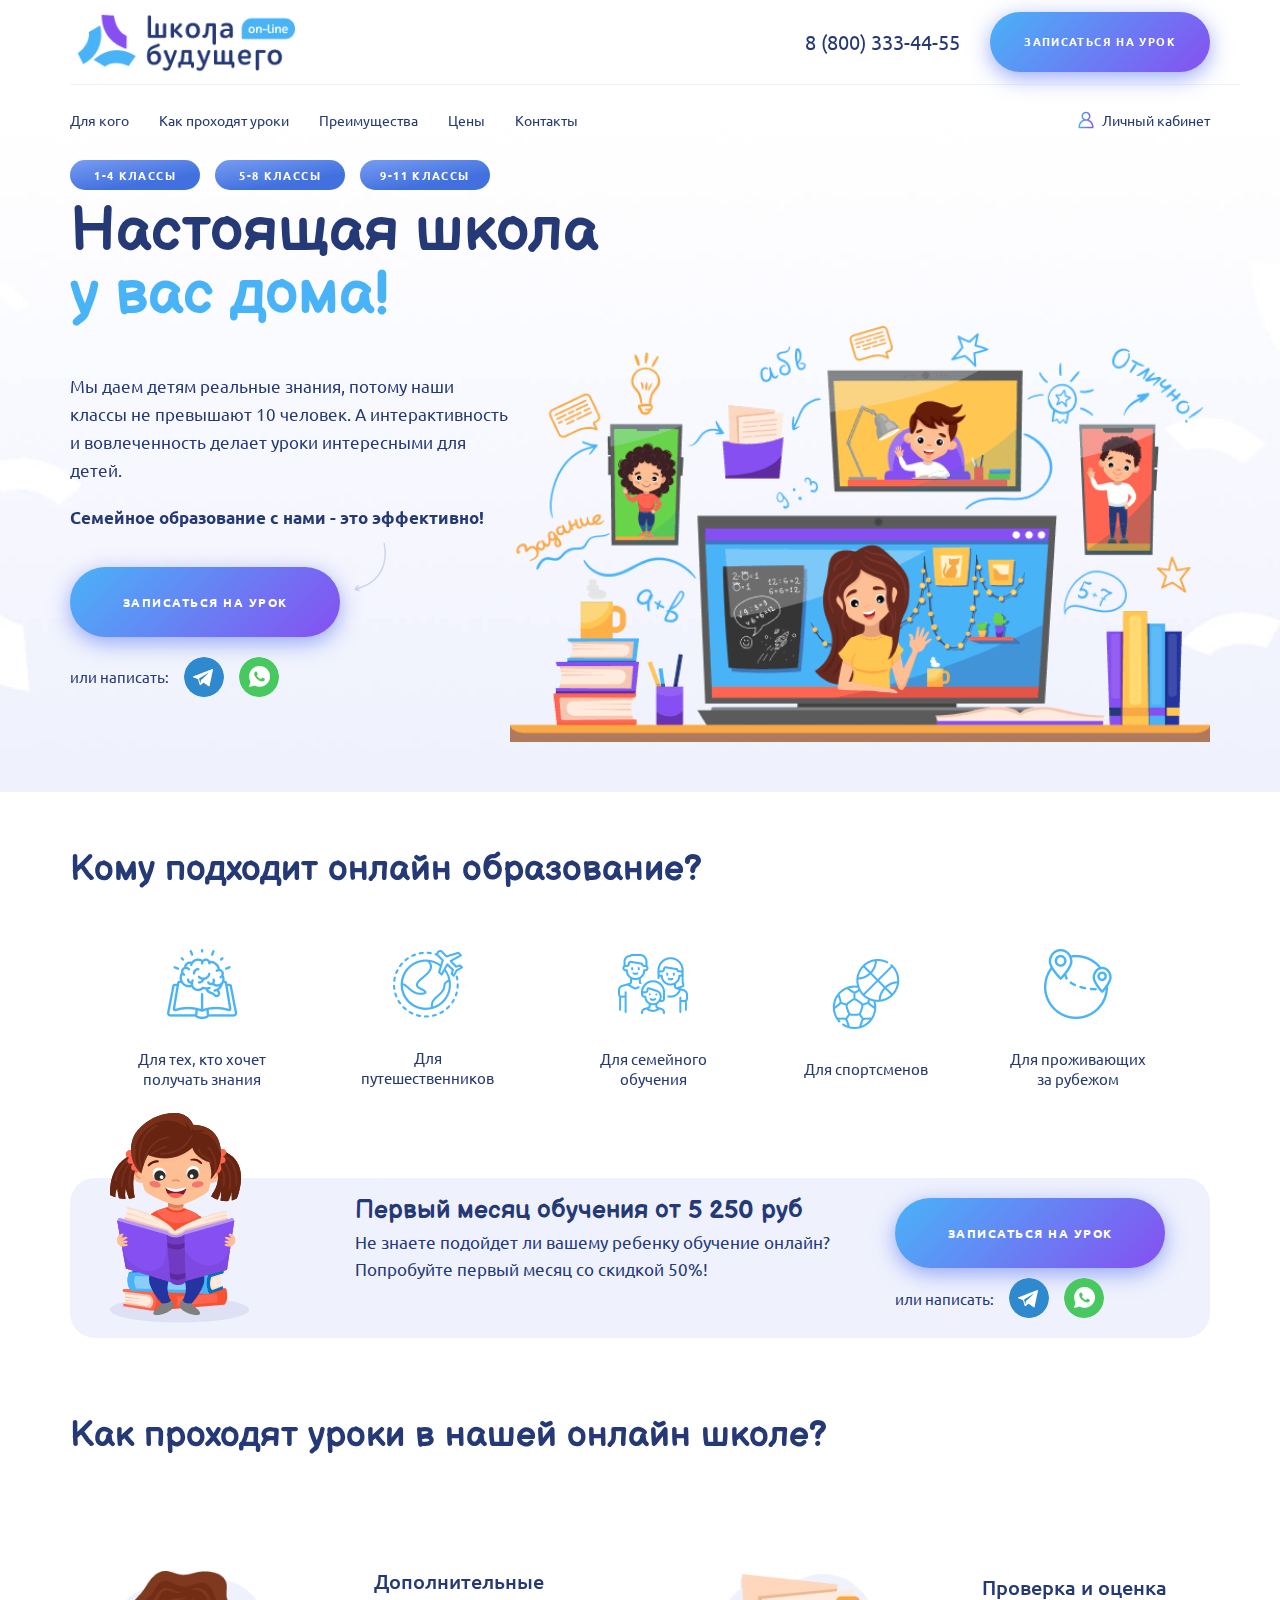
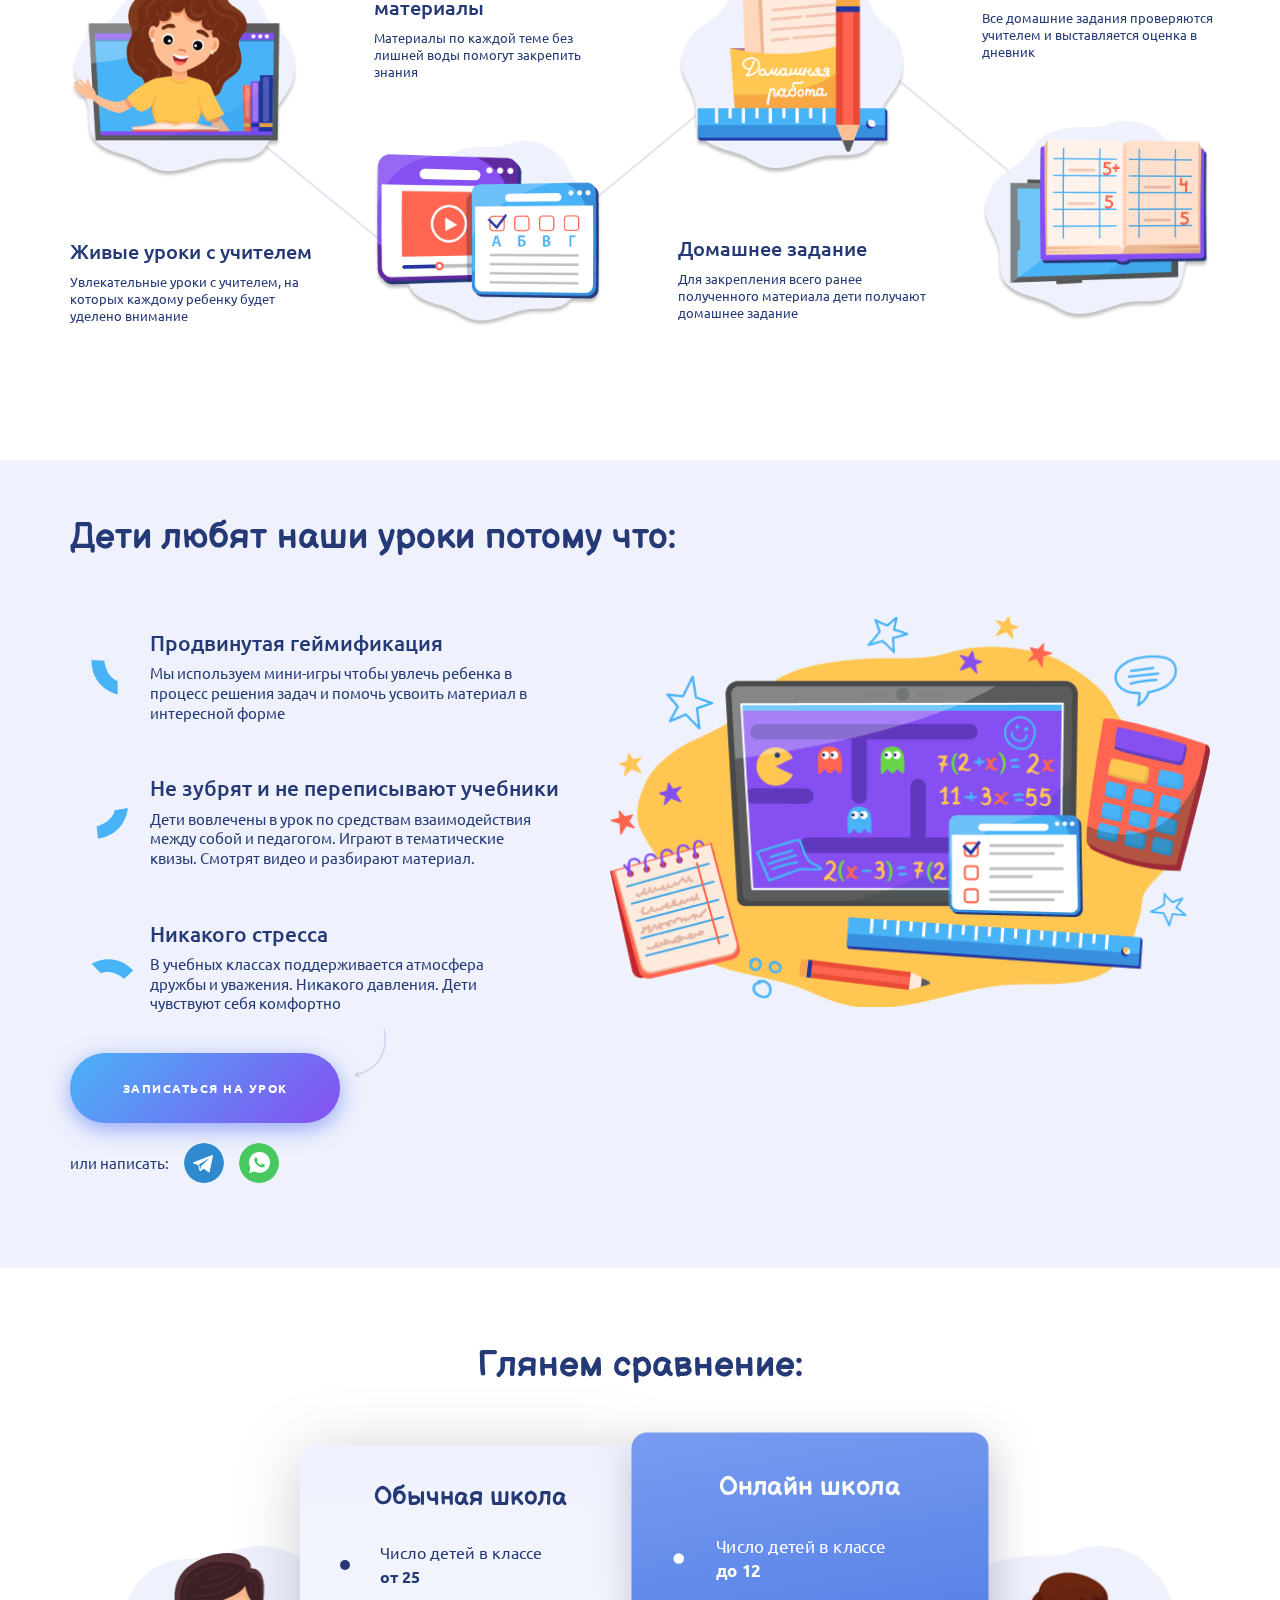
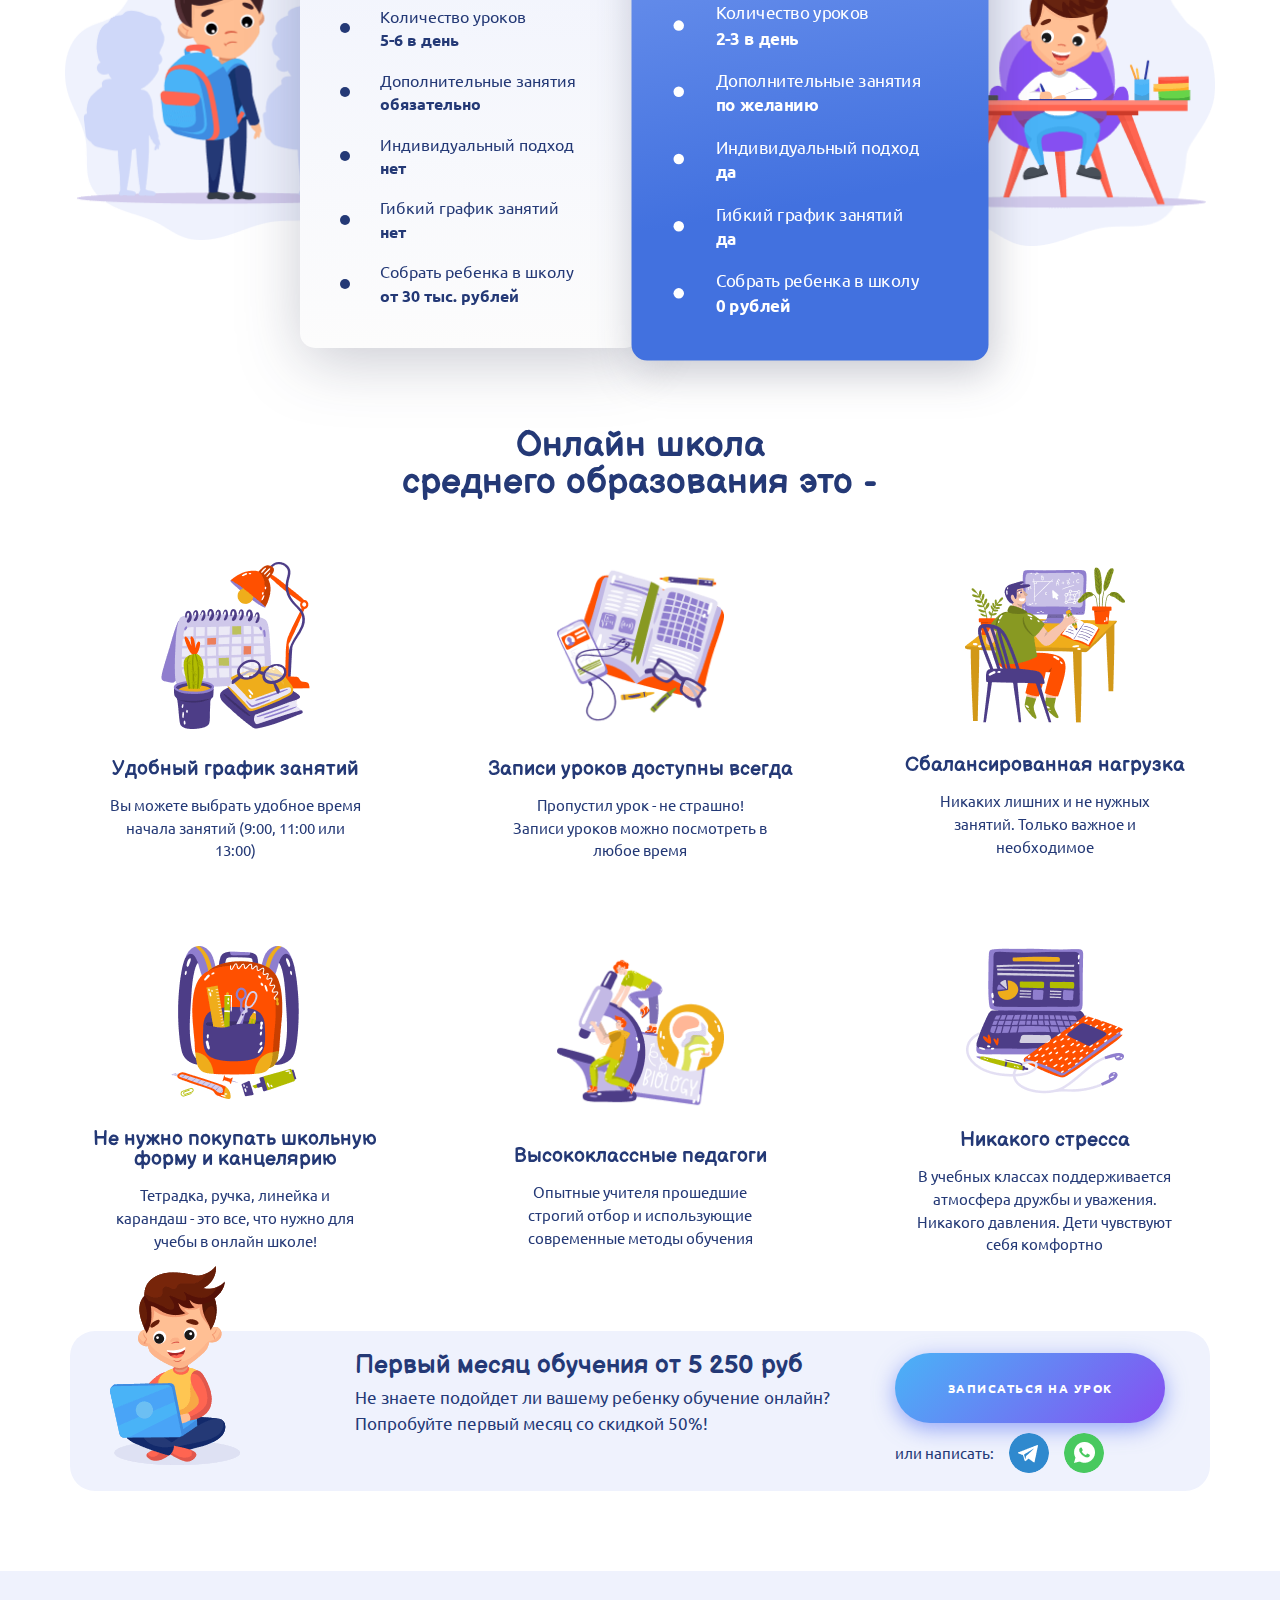
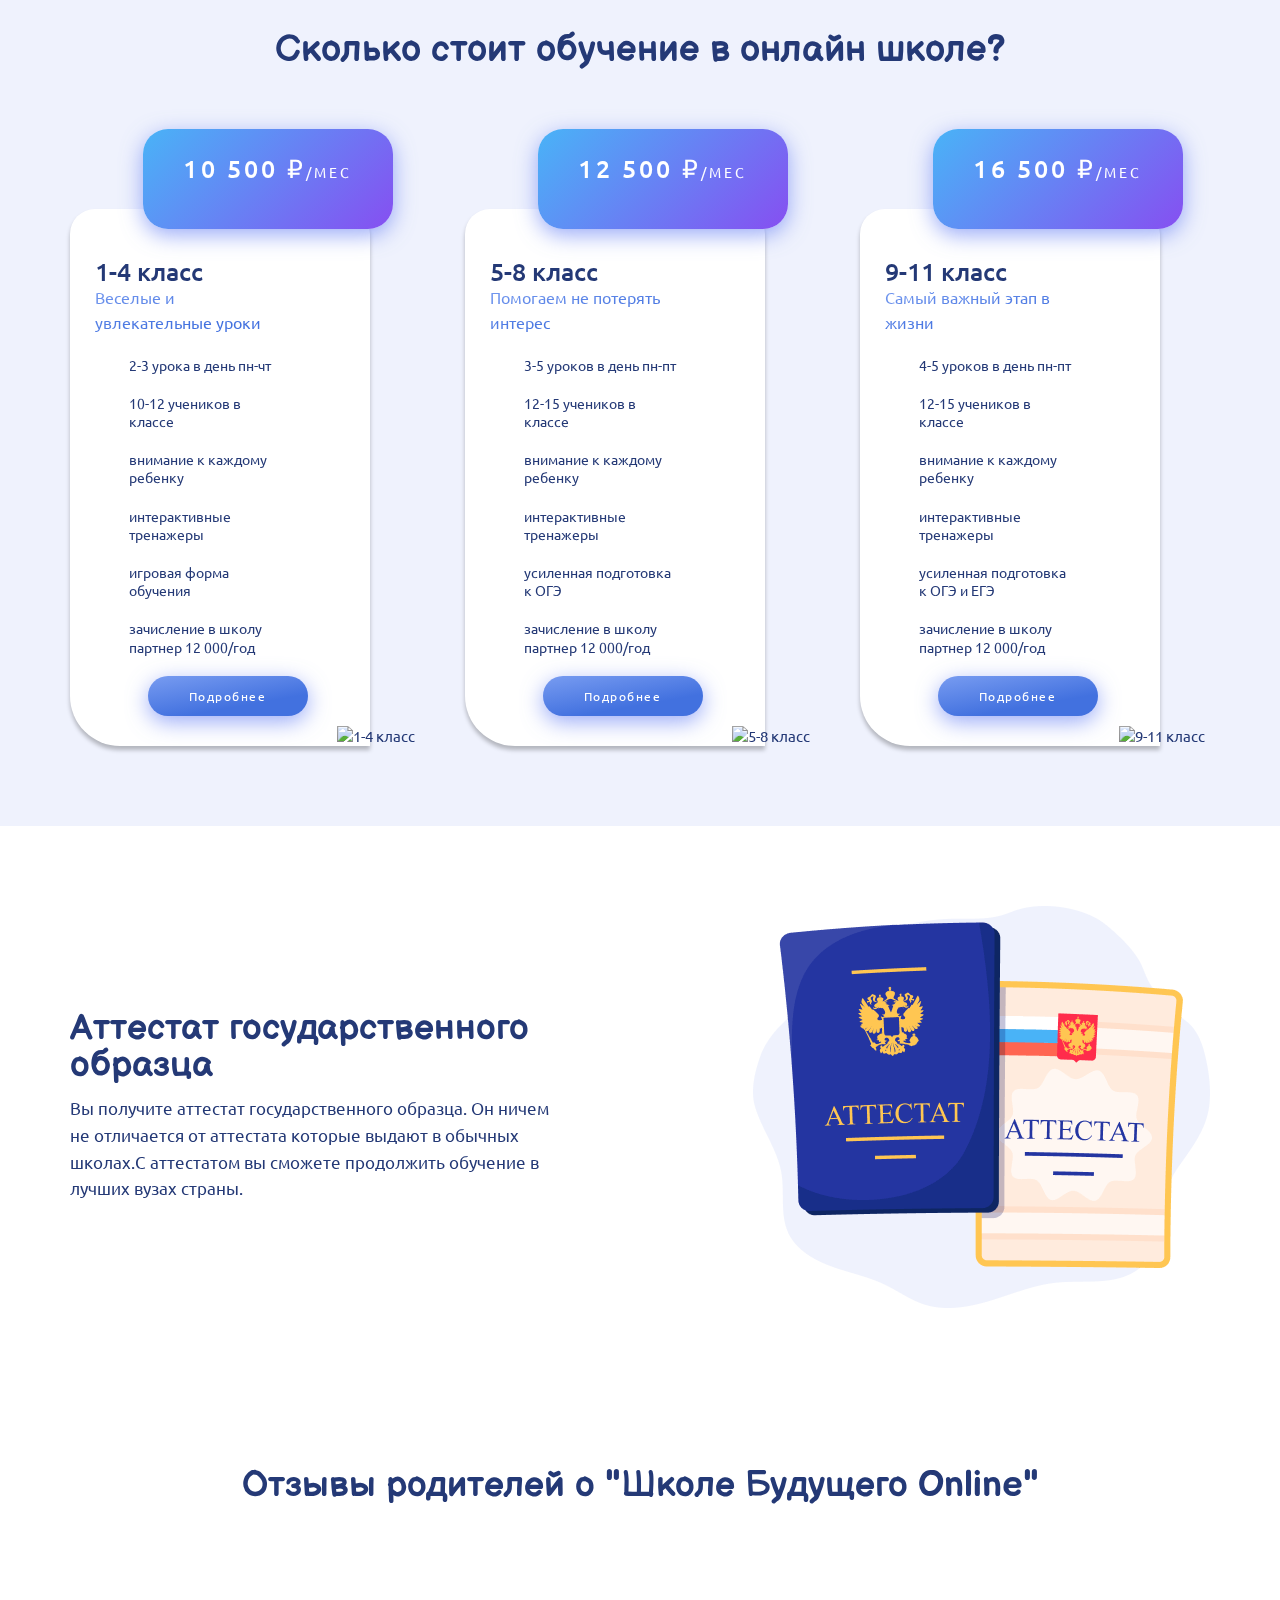
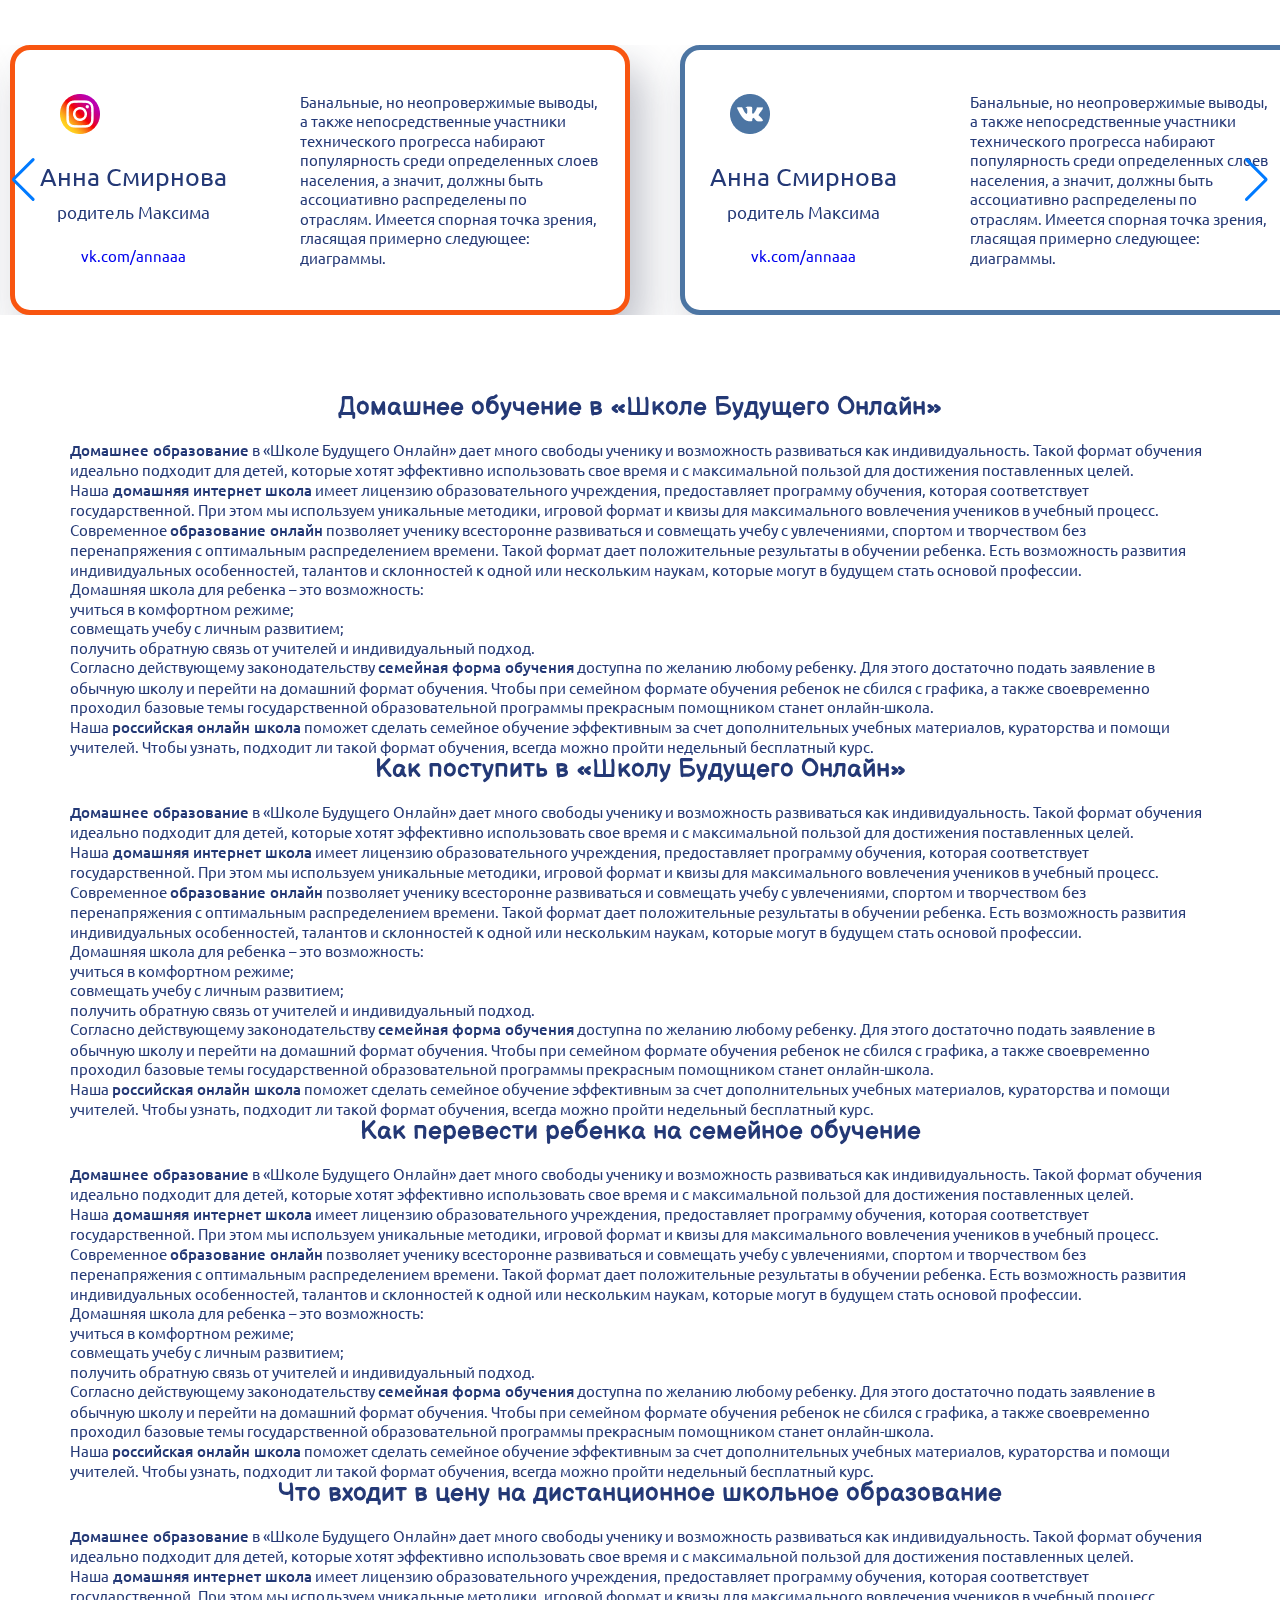
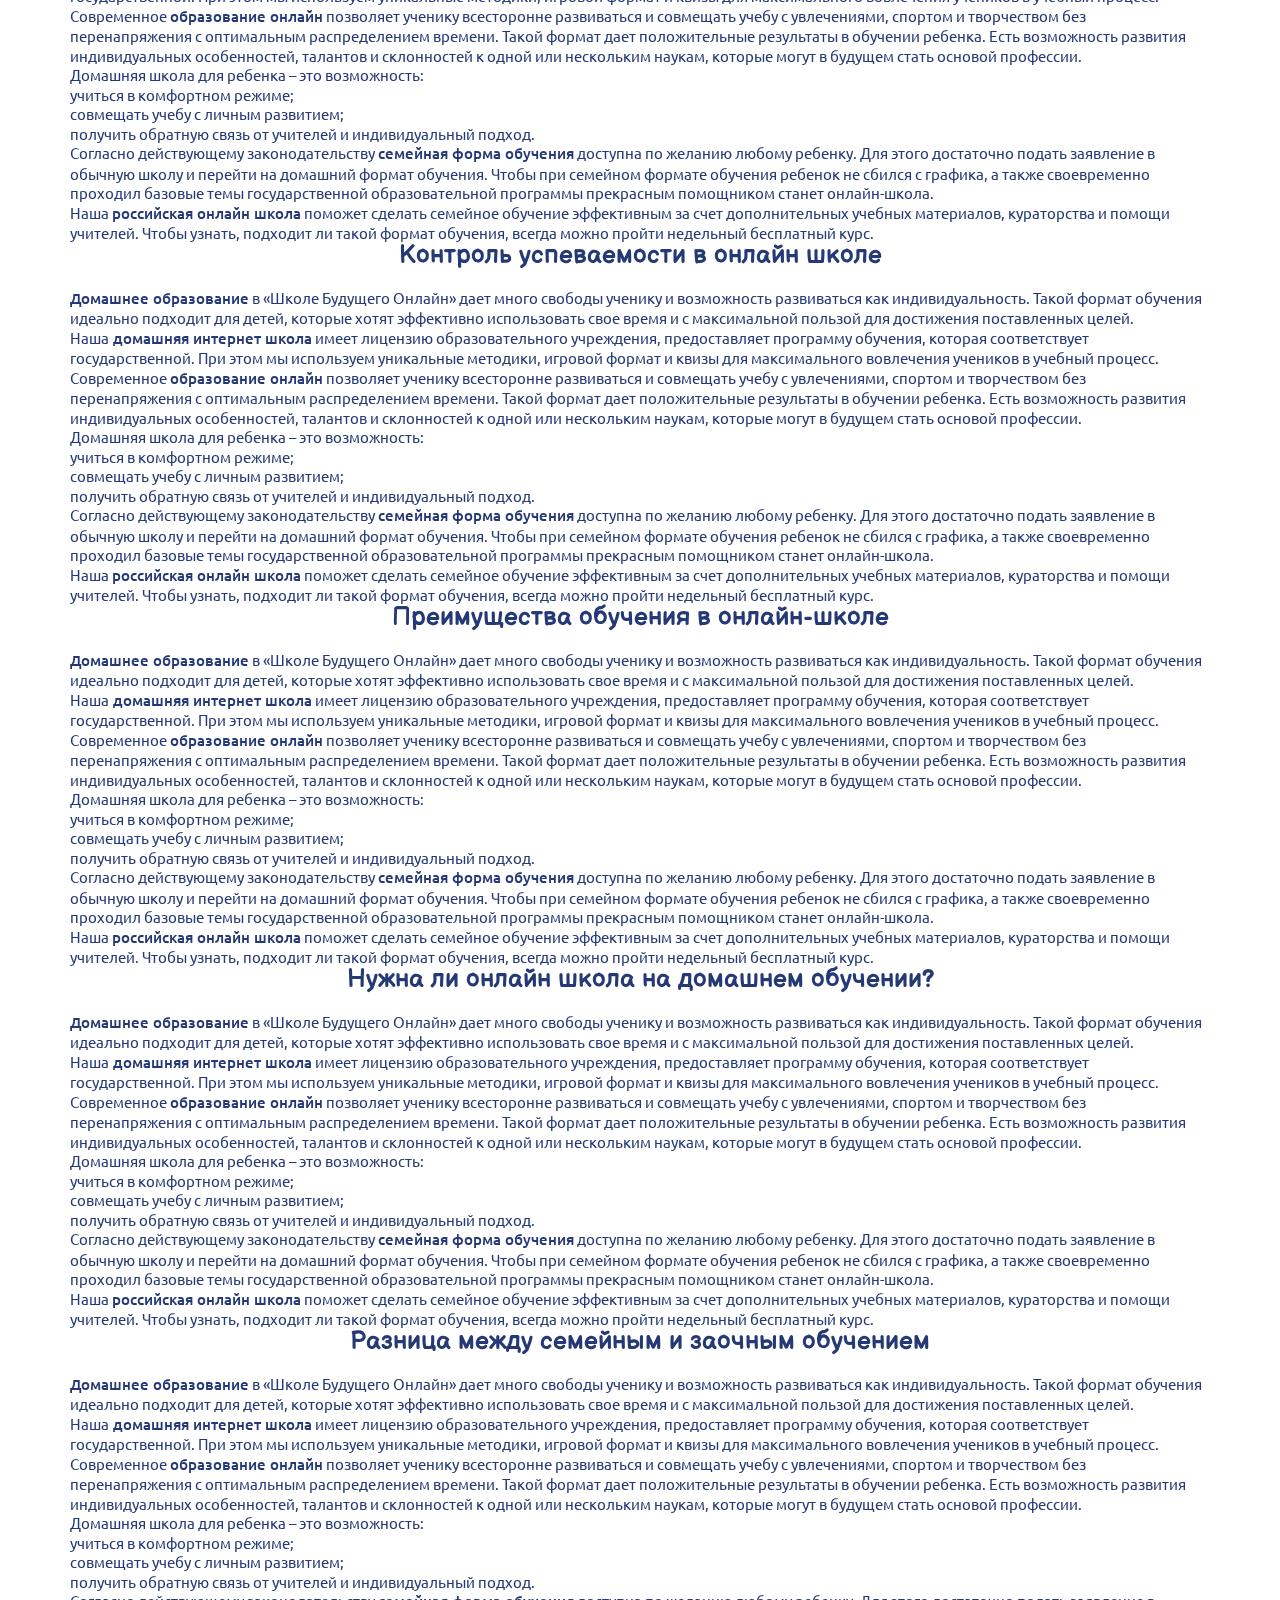
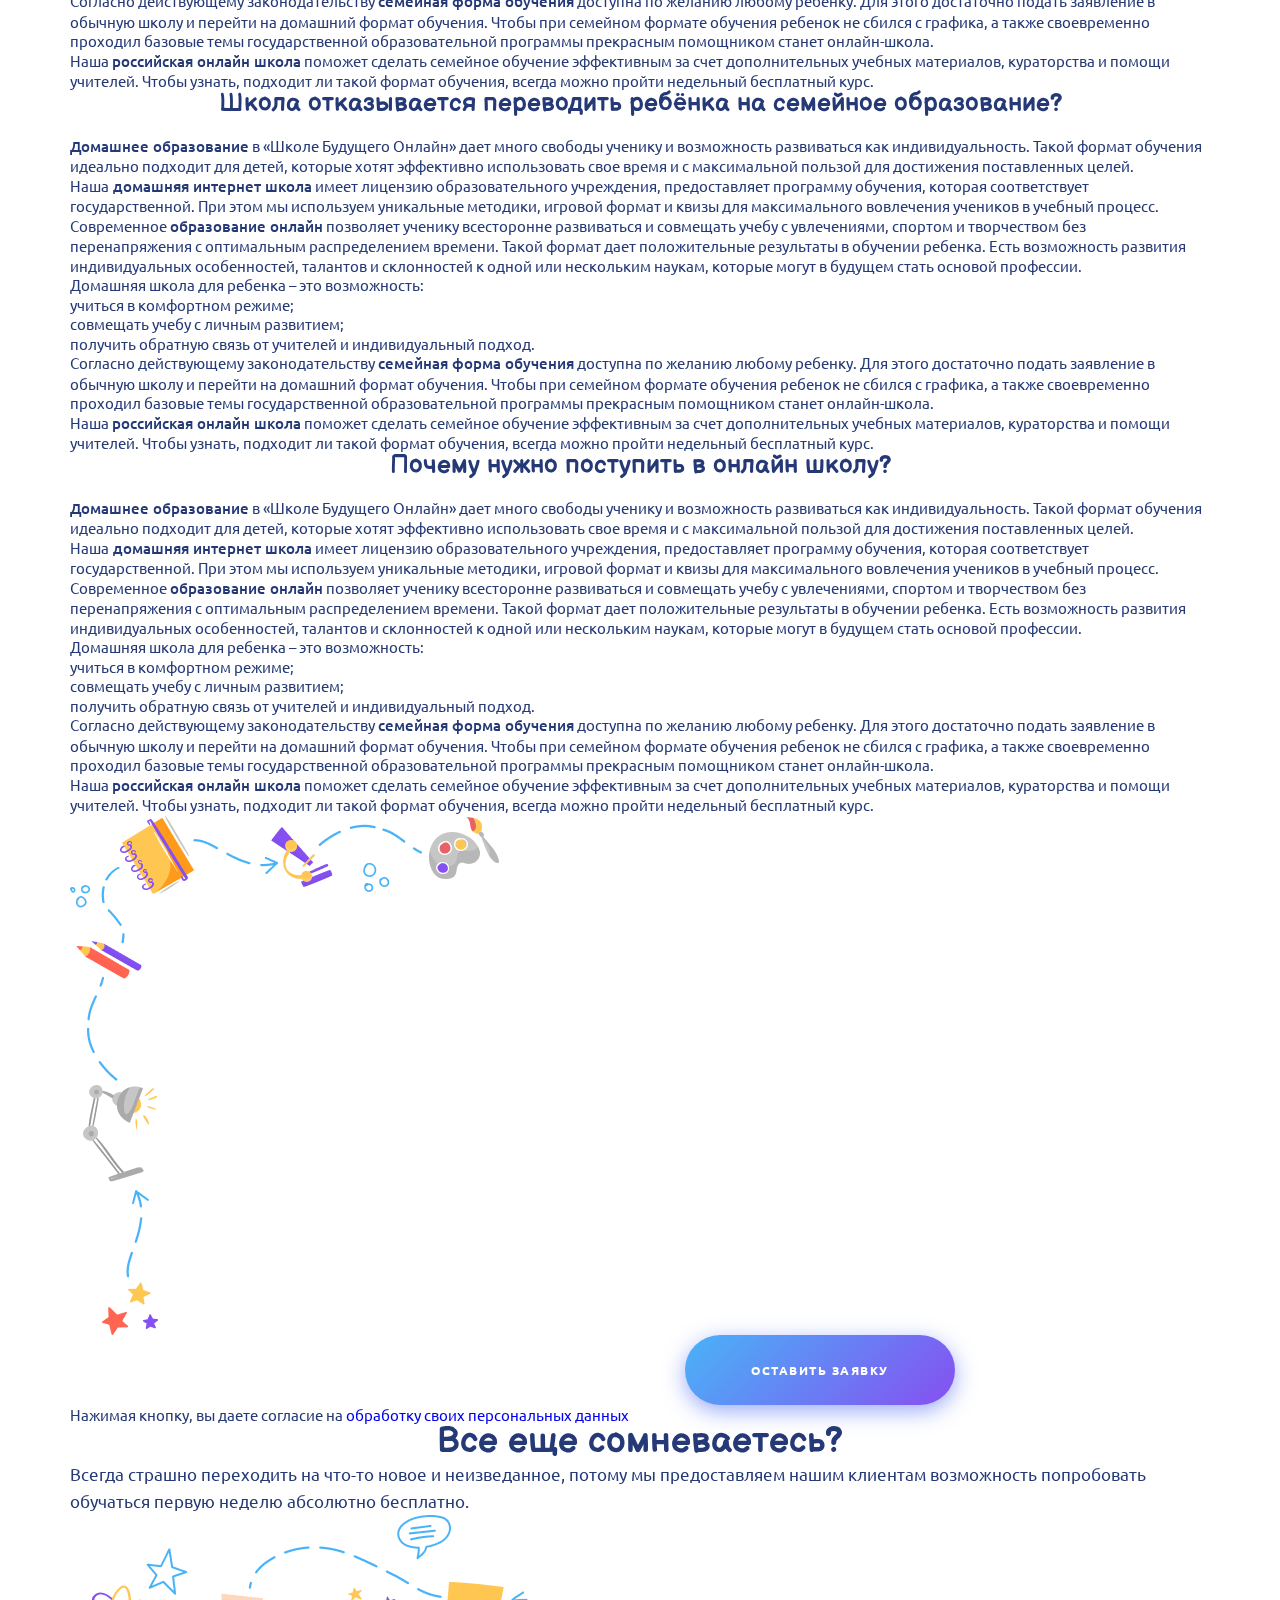
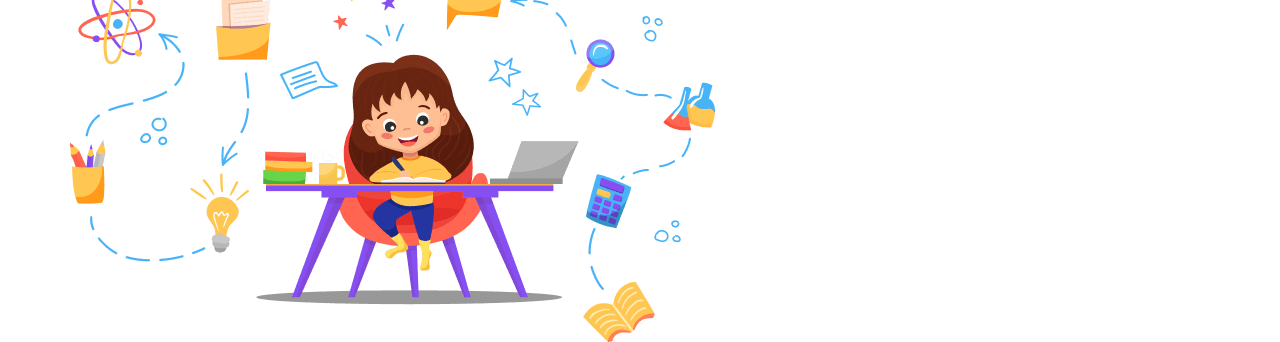
==== commit 8633385a: "Add files via upload" ====
--- a/index.html
+++ b/index.html
@@ -4,9 +4,8 @@
     <meta charset="UTF-8" />
     <meta http-equiv="X-UA-Compatible" content="IE=edge" />
     <meta name="viewport" content="width=device-width, initial-scale=1.0" />
-
     <link rel="shortcut icon" href="favicon.ico" type="image/x-icon" />
-
+    <link rel="stylesheet" href="https://cdn.jsdelivr.net/npm/swiper@8/swiper-bundle.min.css"/>
     <link rel="stylesheet" href="css/null.css" />
     <link rel="stylesheet" href="css/style.css" />
     <title>Школа будущего</title>
@@ -104,7 +103,7 @@
         <section class="section about-first">
           <div class="about-first__container">
             <div class="about-first__inner">
-              <h2 class="section__title about-first__title">Кому подходит онлайн образование?</h2>
+              <h2 class="section__title title about-first__title">Кому подходит онлайн образование?</h2>
               <div class="about-first__for-who for-who">
                 <div class="for-who__item">
                   <div class="for-who__img">
@@ -147,7 +146,7 @@
                       <img src="img/discount/discount-01.png" alt="первый месяц обучения бесплатно">
                     </div>
                     <div class="discount__content_text">
-                      <h4 class="section__title discount__title">Первый месяц обучения от 5 250 руб</h4>
+                      <h4 class="section__title subtitle discount__title">Первый месяц обучения от 5 250 руб</h4>
                       <p class="section__text discount__text discount__text_pc">Не знаете подойдет ли вашему ребенку обучение онлайн? Попробуйте первый месяц со скидкой 50%!</p>
                       <p class="section__text discount__text discount__text_mob">Попробуйте первый месяц со скидкой 50%!</p>
                     </div>
@@ -162,7 +161,7 @@
                   </div>
                 </div>
               </div>
-              <h2 class="section__title about-first__title">Как проходят уроки в нашей онлайн школе?</h2>
+              <h2 class="section__title title about-first__title">Как проходят уроки в нашей онлайн школе?</h2>
               <div class="about-first__lessons lessons">
                 <div class="lessons__item">
                   <div class="lessons__img">
@@ -208,7 +207,7 @@
         <section class="section becouse">
           <div class="becouse__container">
             <div class="becouse__wrapper">
-              <h2 class="section__title becouse__title">Дети любят наши уроки потому что:</h2>
+              <h2 class="section__title title becouse__title">Дети любят наши уроки потому что:</h2>
               <div class="becouse__content">
                 <div class="becouse__item item-becouse">
                   <div class="item-becouse__img">
@@ -258,7 +257,7 @@
             <div class="about-second__wrapper">
 
               <div class="about-second__comparison comparison">
-                <h4 class="section__title comparison__title">Глянем сравнение:</h4>
+                <h4 class="section__title title comparison__title">Глянем сравнение:</h4>
                 <div class="comparison__inner">
                   <div class="comparison__img comparison__img-left"><img src="img/comparisons/comparisons-01.png" alt="обычная школа"></div>
                   <div class="comparison__card">
@@ -288,7 +287,7 @@
               </div>
 
               <div class="about-second__online-school-it online-school-it">
-                <h4 class="section__title online-school-it__title">Онлайн школа<br>среднего образования это -</h4>
+                <h4 class="section__title title online-school-it__title">Онлайн школа<br>среднего образования это -</h4>
                 <div class="online-school-it__inner">
                   <div class="online-school-it__item">
                     <div class="online-school-it__img"><img src="img/secondary-school-its/01.png" alt="Удобный график занятий"></div>
@@ -333,7 +332,7 @@
                       <img src="img/discount/discount-02.png" alt="первый месяц обучения бесплатно">
                     </div>
                     <div class="discount__content_text">
-                      <h4 class="section__title discount__title">Первый месяц обучения от 5 250 руб</h4>
+                      <h4 class="section__title subtitle discount__title">Первый месяц обучения от 5 250 руб</h4>
                       <p class="section__text discount__text discount__text_pc">Не знаете подойдет ли вашему ребенку обучение онлайн? Попробуйте первый месяц со скидкой 50%!</p>
                       <p class="section__text discount__text discount__text_mob">Попробуйте первый месяц со скидкой 50%!</p>
                     </div>
@@ -355,10 +354,10 @@
 
         <section class="section cost">
           <div class="cost__container">
-            <h4 class="section__title cost__title">Сколько стоит обучение в онлайн школе?</h4>
+            <h4 class="section__title title cost__title">Сколько стоит обучение в онлайн школе?</h4>
             <div class="cost__inner">
               <div class="cost__card">
-                <div class="cost__price btn">10 500 ₽<span>/мес</span></div>
+                <div class="cost__price subtitle btn">10 500 ₽<span>/мес</span></div>
                 <h6 class="section__title cost__card-title">1-4 класс</h6>
                 <p class="section__text cost__card-text">Веселые и увлекательные уроки</p>
                 <ul class="cost__list">
@@ -373,7 +372,7 @@
                 <button class="btn cost__card-btn">Подробнее</button>
               </div>
               <div class="cost__card">
-                <div class="cost__price btn">12 500 ₽<span>/мес</span></div>
+                <div class="cost__price subtitle btn">12 500 ₽<span>/мес</span></div>
                 <h6 class="section__title cost__card-title">5-8 класс</h6>
                 <p class="section__text cost__card-text">Помогаем не потерять интерес</p>
                 <ul class="cost__list">
@@ -388,7 +387,7 @@
                 <button class="btn cost__card-btn">Подробнее</button>
               </div>
               <div class="cost__card">
-                <div class="cost__price btn">16 500 ₽<span>/мес</span></div>
+                <div class="cost__price subtitle btn">16 500 ₽<span>/мес</span></div>
                 <h6 class="section__title cost__card-title">9-11 класс</h6>
                 <p class="section__text cost__card-text">Самый важный этап в жизни</p>
                 <ul class="cost__list">
@@ -407,243 +406,249 @@
         </section>
 
         <section class="section about-tird">
-          <div class="about-tird__containe">
+          <div class="about-tird__container">
             <div class="about-tird__certificate certificate">
               <div class="certificate__text">
-                <h4 class="section__title certificate__title">Аттестат государственного образца</h4>
+                <h4 class="section__title title certificate__title">Аттестат государственного образца</h4>
                 <p class="section__text certificate__descr">Вы получите аттестат государственного образца. Он ничем не отличается от аттестата которые выдают в обычных школах.С аттестатом вы сможете продолжить обучение в лучших вузах страны.</p>
               </div>
               <div class="certificate__img"><img src="img/sertificate.png" alt="аттестат"></div>
             </div>
-            <div class="about-tird__reviews reviews">
-              <h4 class="section__title reviews__title">Отзывы родителей о "Школе Будущего Online"</h4>
-              <div class="reviews__inner">
-                <div class="swiper reviews__swiper">
-                  <div class="swiper-wrapper reviews__swiper-wrapper">
-                    <div class="swiper-slide reviews__slide">
-                      <div class="reviews-slide__info">
-                        <img src="img/icons/social/vk.png" alt="отзывы о нашей школе" class="reviews-slide__icon">
-                        <h6 class="section__title reviews-slide__title">Анна Смирнова</h6>
-                        <p class="section__text reviews-slie__subtitle">родитель Максима</p>
-                        <a href="#" class="reviews-slide__link">vk.com/annaaa</a>
-                      </div>
-                      <div class="reviews-slide__text">
-                        <p>Банальные, но неопровержимые выводы, а также непосредственные участники технического прогресса набирают популярность среди определенных слоев населения, а значит, должны быть ассоциативно распределены по отраслям. Имеется спорная точка зрения, гласящая примерно следующее: диаграммы.</p>
-                      </div>
-                    </div>
-                    <div class="swiper-slide reviews__slide">
-                      <div class="reviews-slide__info">
-                        <img src="img/icons/social/vk.png" alt="отзывы о нашей школе" class="reviews-slide__icon">
-                        <h6 class="section__title reviews-slide__title">Анна Смирнова</h6>
-                        <p class="section__text reviews-slie__subtitle">родитель Максима</p>
-                        <a href="#" class="reviews-slide__link">vk.com/annaaa</a>
-                      </div>
-                      <div class="reviews-slide__text">
-                        <p>Банальные, но неопровержимые выводы, а также непосредственные участники технического прогресса набирают популярность среди определенных слоев населения, а значит, должны быть ассоциативно распределены по отраслям. Имеется спорная точка зрения, гласящая примерно следующее: диаграммы.</p>
-                      </div>
-                    </div>
-                    <div class="swiper-slide reviews__slide">
-                      <div class="reviews-slide__info">
-                        <img src="img/icons/social/insta.png" alt="отзывы о нашей школе" class="reviews-slide__icon">
-                        <h6 class="section__title reviews-slide__title">Анна Смирнова</h6>
-                        <p class="section__text reviews-slie__subtitle">родитель Максима</p>
-                        <a href="#" class="reviews-slide__link">vk.com/annaaa</a>
-                      </div>
-                      <div class="reviews-slide__text">
-                        <p>Банальные, но неопровержимые выводы, а также непосредственные участники технического прогресса набирают популярность среди определенных слоев населения, а значит, должны быть ассоциативно распределены по отраслям. Имеется спорная точка зрения, гласящая примерно следующее: диаграммы.</p>
-                      </div>
-                    </div>
-                  </div>
-                  <div class="swiper-button-prev reviews__btn-prev"></div>
-                  <div class="swiper-button-next reviews__btn-next"></div>
-                </div>
-              </div>
-            </div>
-            <div class="about-tird__info info">
+          </div>
+        </section>
+
+        <section class="section reviews">
+          <h4 class="section__title title reviews__title">Отзывы родителей о "Школе Будущего Online"</h4>
+          <div class="reviews__inner">
+            <div class="swiper reviews__swiper">
+              <div class="swiper-wrapper reviews__swiper-wrapper">
+                <div class="swiper-slide reviews__slide vk-rev">
+                  <div class="reviews-slide__info">
+                    <img src="img/icons/social/vk.png" alt="отзывы о нашей школе" class="reviews-slide__icon">
+                    <h6 class="section__title subtitle reviews-slide__title">Анна Смирнова</h6>
+                    <p class="section__text reviews-slide__subtitle">родитель Максима</p>
+                    <a href="#" class="reviews-slide__link">vk.com/annaaa</a>
+                  </div>
+                  <div class="reviews-slide__text">
+                    <p>Банальные, но неопровержимые выводы, а также непосредственные участники технического прогресса набирают популярность среди определенных слоев населения, а значит, должны быть ассоциативно распределены по отраслям. Имеется спорная точка зрения, гласящая примерно следующее: диаграммы.</p>
+                  </div>
+                </div>
+                <div class="swiper-slide reviews__slide vk-rev">
+                  <div class="reviews-slide__info">
+                    <img src="img/icons/social/vk.png" alt="отзывы о нашей школе" class="reviews-slide__icon">
+                    <h6 class="section__title subtitle reviews-slide__title">Анна Смирнова</h6>
+                    <p class="section__text reviews-slide__subtitle">родитель Максима</p>
+                    <a href="#" class="reviews-slide__link">vk.com/annaaa</a>
+                  </div>
+                  <div class="reviews-slide__text">
+                    <p>Банальные, но неопровержимые выводы, а также непосредственные участники технического прогресса набирают популярность среди определенных слоев населения, а значит, должны быть ассоциативно распределены по отраслям. Имеется спорная точка зрения, гласящая примерно следующее: диаграммы.</p>
+                  </div>
+                </div>
+                <div class="swiper-slide reviews__slide insta-rev">
+                  <div class="reviews-slide__info">
+                    <img src="img/icons/social/insta.png" alt="отзывы о нашей школе" class="reviews-slide__icon">
+                    <h6 class="section__title subtitle reviews-slide__title">Анна Смирнова</h6>
+                    <p class="section__text reviews-slide__subtitle">родитель Максима</p>
+                    <a href="#" class="reviews-slide__link">vk.com/annaaa</a>
+                  </div>
+                  <div class="reviews-slide__text">
+                    <p>Банальные, но неопровержимые выводы, а также непосредственные участники технического прогресса набирают популярность среди определенных слоев населения, а значит, должны быть ассоциативно распределены по отраслям. Имеется спорная точка зрения, гласящая примерно следующее: диаграммы.</p>
+                  </div>
+                </div>
+              </div>
+              <div class="swiper-button-prev reviews__btn-prev"></div>
+              <div class="swiper-button-next reviews__btn-next"></div>
+            </div>
+          </div>
+        </section>
+
+        <section class="section about-fourth">
+          <div class="about-fourth__container">
+            <div class="about-fourth__info info">
               <div class="info__inner">
                 <div class="info__item item-info">
                   <div class="item-info__header">
-                    <h6 class="section__title item-info__title">Домашнее обучение в «Школе Будущего Онлайн»</h6>
-                    <button class="item-info__btn"></button>
-                  </div>
-                  <div class="item-info__content">
-                    <p class="item-info__text"><span>Домашнее образование</span> в «Школе Будущего Онлайн» дает много свободы ученику и возможность развиваться как индивидуальность. Такой формат обучения идеально подходит для детей, которые хотят эффективно использовать свое время и с максимальной пользой для достижения поставленных целей.</p>
-                    <p class="item-info__text">Наша<span> домашняя интернет школа</span> имеет лицензию образовательного учреждения, предоставляет программу обучения, которая соответствует государственной. При этом мы используем уникальные методики, игровой формат и квизы для максимального вовлечения учеников в учебный процесс.</p>
-                    <p class="item-info__text">Современное <span>образование онлайн</span> позволяет ученику всесторонне развиваться и совмещать учебу с увлечениями, спортом и творчеством без перенапряжения с оптимальным распределением времени. Такой формат дает положительные результаты в обучении ребенка. Есть возможность развития индивидуальных особенностей, талантов и склонностей к одной или нескольким наукам, которые могут в будущем стать основой профессии.</p>
-                    <ul class="item-info__list">Домашняя школа для ребенка – это возможность:
-                      <li class="item-info__item">учиться в комфортном режиме;</li>
-                      <li class="item-info__item">совмещать учебу с личным развитием;</li>
-                      <li class="item-info__item">получить обратную связь от учителей и индивидуальный подход.</li>
-                    </ul>
-                    <p class="item-info__text">Согласно действующему законодательству <span>семейная форма обучения</span> доступна по желанию любому ребенку. Для этого достаточно подать заявление в обычную школу и перейти на домашний формат обучения. Чтобы при семейном формате обучения ребенок не сбился с графика, а также своевременно проходил базовые темы государственной образовательной программы прекрасным помощником станет онлайн-школа.</p>
-                    <p class="item-info__text">Наша <span>российская онлайн школа</span> поможет сделать семейное обучение эффективным за счет дополнительных учебных материалов, кураторства и помощи учителей. Чтобы узнать, подходит ли такой формат обучения, всегда можно пройти недельный бесплатный курс.</p>
-                  </div>
-                </div>
-                <div class="info__item item-info">
-                  <div class="item-info__header">
-                    <h6 class="section__title item-info__title">Как поступить в «Школу Будущего Онлайн»</h6>
-                    <button class="item-info__btn"></button>
-                  </div>
-                  <div class="item-info__content">
-                    <p class="item-info__text"><span>Домашнее образование</span> в «Школе Будущего Онлайн» дает много свободы ученику и возможность развиваться как индивидуальность. Такой формат обучения идеально подходит для детей, которые хотят эффективно использовать свое время и с максимальной пользой для достижения поставленных целей.</p>
-                    <p class="item-info__text">Наша<span> домашняя интернет школа</span> имеет лицензию образовательного учреждения, предоставляет программу обучения, которая соответствует государственной. При этом мы используем уникальные методики, игровой формат и квизы для максимального вовлечения учеников в учебный процесс.</p>
-                    <p class="item-info__text">Современное <span>образование онлайн</span> позволяет ученику всесторонне развиваться и совмещать учебу с увлечениями, спортом и творчеством без перенапряжения с оптимальным распределением времени. Такой формат дает положительные результаты в обучении ребенка. Есть возможность развития индивидуальных особенностей, талантов и склонностей к одной или нескольким наукам, которые могут в будущем стать основой профессии.</p>
-                    <ul class="item-info__list">Домашняя школа для ребенка – это возможность:
-                      <li class="item-info__item">учиться в комфортном режиме;</li>
-                      <li class="item-info__item">совмещать учебу с личным развитием;</li>
-                      <li class="item-info__item">получить обратную связь от учителей и индивидуальный подход.</li>
-                    </ul>
-                    <p class="item-info__text">Согласно действующему законодательству <span>семейная форма обучения</span> доступна по желанию любому ребенку. Для этого достаточно подать заявление в обычную школу и перейти на домашний формат обучения. Чтобы при семейном формате обучения ребенок не сбился с графика, а также своевременно проходил базовые темы государственной образовательной программы прекрасным помощником станет онлайн-школа.</p>
-                    <p class="item-info__text">Наша <span>российская онлайн школа</span> поможет сделать семейное обучение эффективным за счет дополнительных учебных материалов, кураторства и помощи учителей. Чтобы узнать, подходит ли такой формат обучения, всегда можно пройти недельный бесплатный курс.</p>
-                  </div>
-                </div>
-                <div class="info__item item-info">
-                  <div class="item-info__header">
-                    <h6 class="section__title item-info__title">Как перевести ребенка на семейное обучение</h6>
-                    <button class="item-info__btn"></button>
-                  </div>
-                  <div class="item-info__content">
-                    <p class="item-info__text"><span>Домашнее образование</span> в «Школе Будущего Онлайн» дает много свободы ученику и возможность развиваться как индивидуальность. Такой формат обучения идеально подходит для детей, которые хотят эффективно использовать свое время и с максимальной пользой для достижения поставленных целей.</p>
-                    <p class="item-info__text">Наша<span> домашняя интернет школа</span> имеет лицензию образовательного учреждения, предоставляет программу обучения, которая соответствует государственной. При этом мы используем уникальные методики, игровой формат и квизы для максимального вовлечения учеников в учебный процесс.</p>
-                    <p class="item-info__text">Современное <span>образование онлайн</span> позволяет ученику всесторонне развиваться и совмещать учебу с увлечениями, спортом и творчеством без перенапряжения с оптимальным распределением времени. Такой формат дает положительные результаты в обучении ребенка. Есть возможность развития индивидуальных особенностей, талантов и склонностей к одной или нескольким наукам, которые могут в будущем стать основой профессии.</p>
-                    <ul class="item-info__list">Домашняя школа для ребенка – это возможность:
-                      <li class="item-info__item">учиться в комфортном режиме;</li>
-                      <li class="item-info__item">совмещать учебу с личным развитием;</li>
-                      <li class="item-info__item">получить обратную связь от учителей и индивидуальный подход.</li>
-                    </ul>
-                    <p class="item-info__text">Согласно действующему законодательству <span>семейная форма обучения</span> доступна по желанию любому ребенку. Для этого достаточно подать заявление в обычную школу и перейти на домашний формат обучения. Чтобы при семейном формате обучения ребенок не сбился с графика, а также своевременно проходил базовые темы государственной образовательной программы прекрасным помощником станет онлайн-школа.</p>
-                    <p class="item-info__text">Наша <span>российская онлайн школа</span> поможет сделать семейное обучение эффективным за счет дополнительных учебных материалов, кураторства и помощи учителей. Чтобы узнать, подходит ли такой формат обучения, всегда можно пройти недельный бесплатный курс.</p>
-                  </div>
-                </div>
-                <div class="info__item item-info">
-                  <div class="item-info__header">
-                    <h6 class="section__title item-info__title">Что входит в цену на дистанционное школьное образование</h6>
-                    <button class="item-info__btn"></button>
-                  </div>
-                  <div class="item-info__content">
-                    <p class="item-info__text"><span>Домашнее образование</span> в «Школе Будущего Онлайн» дает много свободы ученику и возможность развиваться как индивидуальность. Такой формат обучения идеально подходит для детей, которые хотят эффективно использовать свое время и с максимальной пользой для достижения поставленных целей.</p>
-                    <p class="item-info__text">Наша<span> домашняя интернет школа</span> имеет лицензию образовательного учреждения, предоставляет программу обучения, которая соответствует государственной. При этом мы используем уникальные методики, игровой формат и квизы для максимального вовлечения учеников в учебный процесс.</p>
-                    <p class="item-info__text">Современное <span>образование онлайн</span> позволяет ученику всесторонне развиваться и совмещать учебу с увлечениями, спортом и творчеством без перенапряжения с оптимальным распределением времени. Такой формат дает положительные результаты в обучении ребенка. Есть возможность развития индивидуальных особенностей, талантов и склонностей к одной или нескольким наукам, которые могут в будущем стать основой профессии.</p>
-                    <ul class="item-info__list">Домашняя школа для ребенка – это возможность:
-                      <li class="item-info__item">учиться в комфортном режиме;</li>
-                      <li class="item-info__item">совмещать учебу с личным развитием;</li>
-                      <li class="item-info__item">получить обратную связь от учителей и индивидуальный подход.</li>
-                    </ul>
-                    <p class="item-info__text">Согласно действующему законодательству <span>семейная форма обучения</span> доступна по желанию любому ребенку. Для этого достаточно подать заявление в обычную школу и перейти на домашний формат обучения. Чтобы при семейном формате обучения ребенок не сбился с графика, а также своевременно проходил базовые темы государственной образовательной программы прекрасным помощником станет онлайн-школа.</p>
-                    <p class="item-info__text">Наша <span>российская онлайн школа</span> поможет сделать семейное обучение эффективным за счет дополнительных учебных материалов, кураторства и помощи учителей. Чтобы узнать, подходит ли такой формат обучения, всегда можно пройти недельный бесплатный курс.</p>
-                  </div>
-                </div>
-                <div class="info__item item-info">
-                  <div class="item-info__header">
-                    <h6 class="section__title item-info__title">Контроль успеваемости в онлайн школе</h6>
-                    <button class="item-info__btn"></button>
-                  </div>
-                  <div class="item-info__content">
-                    <p class="item-info__text"><span>Домашнее образование</span> в «Школе Будущего Онлайн» дает много свободы ученику и возможность развиваться как индивидуальность. Такой формат обучения идеально подходит для детей, которые хотят эффективно использовать свое время и с максимальной пользой для достижения поставленных целей.</p>
-                    <p class="item-info__text">Наша<span> домашняя интернет школа</span> имеет лицензию образовательного учреждения, предоставляет программу обучения, которая соответствует государственной. При этом мы используем уникальные методики, игровой формат и квизы для максимального вовлечения учеников в учебный процесс.</p>
-                    <p class="item-info__text">Современное <span>образование онлайн</span> позволяет ученику всесторонне развиваться и совмещать учебу с увлечениями, спортом и творчеством без перенапряжения с оптимальным распределением времени. Такой формат дает положительные результаты в обучении ребенка. Есть возможность развития индивидуальных особенностей, талантов и склонностей к одной или нескольким наукам, которые могут в будущем стать основой профессии.</p>
-                    <ul class="item-info__list">Домашняя школа для ребенка – это возможность:
-                      <li class="item-info__item">учиться в комфортном режиме;</li>
-                      <li class="item-info__item">совмещать учебу с личным развитием;</li>
-                      <li class="item-info__item">получить обратную связь от учителей и индивидуальный подход.</li>
-                    </ul>
-                    <p class="item-info__text">Согласно действующему законодательству <span>семейная форма обучения</span> доступна по желанию любому ребенку. Для этого достаточно подать заявление в обычную школу и перейти на домашний формат обучения. Чтобы при семейном формате обучения ребенок не сбился с графика, а также своевременно проходил базовые темы государственной образовательной программы прекрасным помощником станет онлайн-школа.</p>
-                    <p class="item-info__text">Наша <span>российская онлайн школа</span> поможет сделать семейное обучение эффективным за счет дополнительных учебных материалов, кураторства и помощи учителей. Чтобы узнать, подходит ли такой формат обучения, всегда можно пройти недельный бесплатный курс.</p>
-                  </div>
-                </div>
-                <div class="info__item item-info">
-                  <div class="item-info__header">
-                    <h6 class="section__title item-info__title">Преимущества обучения в онлайн-школе</h6>
-                    <button class="item-info__btn"></button>
-                  </div>
-                  <div class="item-info__content">
-                    <p class="item-info__text"><span>Домашнее образование</span> в «Школе Будущего Онлайн» дает много свободы ученику и возможность развиваться как индивидуальность. Такой формат обучения идеально подходит для детей, которые хотят эффективно использовать свое время и с максимальной пользой для достижения поставленных целей.</p>
-                    <p class="item-info__text">Наша<span> домашняя интернет школа</span> имеет лицензию образовательного учреждения, предоставляет программу обучения, которая соответствует государственной. При этом мы используем уникальные методики, игровой формат и квизы для максимального вовлечения учеников в учебный процесс.</p>
-                    <p class="item-info__text">Современное <span>образование онлайн</span> позволяет ученику всесторонне развиваться и совмещать учебу с увлечениями, спортом и творчеством без перенапряжения с оптимальным распределением времени. Такой формат дает положительные результаты в обучении ребенка. Есть возможность развития индивидуальных особенностей, талантов и склонностей к одной или нескольким наукам, которые могут в будущем стать основой профессии.</p>
-                    <ul class="item-info__list">Домашняя школа для ребенка – это возможность:
-                      <li class="item-info__item">учиться в комфортном режиме;</li>
-                      <li class="item-info__item">совмещать учебу с личным развитием;</li>
-                      <li class="item-info__item">получить обратную связь от учителей и индивидуальный подход.</li>
-                    </ul>
-                    <p class="item-info__text">Согласно действующему законодательству <span>семейная форма обучения</span> доступна по желанию любому ребенку. Для этого достаточно подать заявление в обычную школу и перейти на домашний формат обучения. Чтобы при семейном формате обучения ребенок не сбился с графика, а также своевременно проходил базовые темы государственной образовательной программы прекрасным помощником станет онлайн-школа.</p>
-                    <p class="item-info__text">Наша <span>российская онлайн школа</span> поможет сделать семейное обучение эффективным за счет дополнительных учебных материалов, кураторства и помощи учителей. Чтобы узнать, подходит ли такой формат обучения, всегда можно пройти недельный бесплатный курс.</p>
-                  </div>
-                </div>
-                <div class="info__item item-info">
-                  <div class="item-info__header">
-                    <h6 class="section__title item-info__title">Нужна ли онлайн школа на домашнем обучении?</h6>
-                    <button class="item-info__btn"></button>
-                  </div>
-                  <div class="item-info__content">
-                    <p class="item-info__text"><span>Домашнее образование</span> в «Школе Будущего Онлайн» дает много свободы ученику и возможность развиваться как индивидуальность. Такой формат обучения идеально подходит для детей, которые хотят эффективно использовать свое время и с максимальной пользой для достижения поставленных целей.</p>
-                    <p class="item-info__text">Наша<span> домашняя интернет школа</span> имеет лицензию образовательного учреждения, предоставляет программу обучения, которая соответствует государственной. При этом мы используем уникальные методики, игровой формат и квизы для максимального вовлечения учеников в учебный процесс.</p>
-                    <p class="item-info__text">Современное <span>образование онлайн</span> позволяет ученику всесторонне развиваться и совмещать учебу с увлечениями, спортом и творчеством без перенапряжения с оптимальным распределением времени. Такой формат дает положительные результаты в обучении ребенка. Есть возможность развития индивидуальных особенностей, талантов и склонностей к одной или нескольким наукам, которые могут в будущем стать основой профессии.</p>
-                    <ul class="item-info__list">Домашняя школа для ребенка – это возможность:
-                      <li class="item-info__item">учиться в комфортном режиме;</li>
-                      <li class="item-info__item">совмещать учебу с личным развитием;</li>
-                      <li class="item-info__item">получить обратную связь от учителей и индивидуальный подход.</li>
-                    </ul>
-                    <p class="item-info__text">Согласно действующему законодательству <span>семейная форма обучения</span> доступна по желанию любому ребенку. Для этого достаточно подать заявление в обычную школу и перейти на домашний формат обучения. Чтобы при семейном формате обучения ребенок не сбился с графика, а также своевременно проходил базовые темы государственной образовательной программы прекрасным помощником станет онлайн-школа.</p>
-                    <p class="item-info__text">Наша <span>российская онлайн школа</span> поможет сделать семейное обучение эффективным за счет дополнительных учебных материалов, кураторства и помощи учителей. Чтобы узнать, подходит ли такой формат обучения, всегда можно пройти недельный бесплатный курс.</p>
-                  </div>
-                </div>
-                <div class="info__item item-info">
-                  <div class="item-info__header">
-                    <h6 class="section__title item-info__title">Разница между семейным и заочным обучением</h6>
-                    <button class="item-info__btn"></button>
-                  </div>
-                  <div class="item-info__content">
-                    <p class="item-info__text"><span>Домашнее образование</span> в «Школе Будущего Онлайн» дает много свободы ученику и возможность развиваться как индивидуальность. Такой формат обучения идеально подходит для детей, которые хотят эффективно использовать свое время и с максимальной пользой для достижения поставленных целей.</p>
-                    <p class="item-info__text">Наша<span> домашняя интернет школа</span> имеет лицензию образовательного учреждения, предоставляет программу обучения, которая соответствует государственной. При этом мы используем уникальные методики, игровой формат и квизы для максимального вовлечения учеников в учебный процесс.</p>
-                    <p class="item-info__text">Современное <span>образование онлайн</span> позволяет ученику всесторонне развиваться и совмещать учебу с увлечениями, спортом и творчеством без перенапряжения с оптимальным распределением времени. Такой формат дает положительные результаты в обучении ребенка. Есть возможность развития индивидуальных особенностей, талантов и склонностей к одной или нескольким наукам, которые могут в будущем стать основой профессии.</p>
-                    <ul class="item-info__list">Домашняя школа для ребенка – это возможность:
-                      <li class="item-info__item">учиться в комфортном режиме;</li>
-                      <li class="item-info__item">совмещать учебу с личным развитием;</li>
-                      <li class="item-info__item">получить обратную связь от учителей и индивидуальный подход.</li>
-                    </ul>
-                    <p class="item-info__text">Согласно действующему законодательству <span>семейная форма обучения</span> доступна по желанию любому ребенку. Для этого достаточно подать заявление в обычную школу и перейти на домашний формат обучения. Чтобы при семейном формате обучения ребенок не сбился с графика, а также своевременно проходил базовые темы государственной образовательной программы прекрасным помощником станет онлайн-школа.</p>
-                    <p class="item-info__text">Наша <span>российская онлайн школа</span> поможет сделать семейное обучение эффективным за счет дополнительных учебных материалов, кураторства и помощи учителей. Чтобы узнать, подходит ли такой формат обучения, всегда можно пройти недельный бесплатный курс.</p>
-                  </div>
-                </div>
-                <div class="info__item item-info">
-                  <div class="item-info__header">
-                    <h6 class="section__title item-info__title">Школа отказывается переводить ребёнка на семейное образование?</h6>
-                    <button class="item-info__btn"></button>
-                  </div>
-                  <div class="item-info__content">
-                    <p class="item-info__text"><span>Домашнее образование</span> в «Школе Будущего Онлайн» дает много свободы ученику и возможность развиваться как индивидуальность. Такой формат обучения идеально подходит для детей, которые хотят эффективно использовать свое время и с максимальной пользой для достижения поставленных целей.</p>
-                    <p class="item-info__text">Наша<span> домашняя интернет школа</span> имеет лицензию образовательного учреждения, предоставляет программу обучения, которая соответствует государственной. При этом мы используем уникальные методики, игровой формат и квизы для максимального вовлечения учеников в учебный процесс.</p>
-                    <p class="item-info__text">Современное <span>образование онлайн</span> позволяет ученику всесторонне развиваться и совмещать учебу с увлечениями, спортом и творчеством без перенапряжения с оптимальным распределением времени. Такой формат дает положительные результаты в обучении ребенка. Есть возможность развития индивидуальных особенностей, талантов и склонностей к одной или нескольким наукам, которые могут в будущем стать основой профессии.</p>
-                    <ul class="item-info__list">Домашняя школа для ребенка – это возможность:
-                      <li class="item-info__item">учиться в комфортном режиме;</li>
-                      <li class="item-info__item">совмещать учебу с личным развитием;</li>
-                      <li class="item-info__item">получить обратную связь от учителей и индивидуальный подход.</li>
-                    </ul>
-                    <p class="item-info__text">Согласно действующему законодательству <span>семейная форма обучения</span> доступна по желанию любому ребенку. Для этого достаточно подать заявление в обычную школу и перейти на домашний формат обучения. Чтобы при семейном формате обучения ребенок не сбился с графика, а также своевременно проходил базовые темы государственной образовательной программы прекрасным помощником станет онлайн-школа.</p>
-                    <p class="item-info__text">Наша <span>российская онлайн школа</span> поможет сделать семейное обучение эффективным за счет дополнительных учебных материалов, кураторства и помощи учителей. Чтобы узнать, подходит ли такой формат обучения, всегда можно пройти недельный бесплатный курс.</p>
-                  </div>
-                </div>
-                <div class="info__item item-info">
-                  <div class="item-info__header">
-                    <h6 class="section__title item-info__title">Почему нужно поступить в онлайн школу?</h6>
-                    <button class="item-info__btn"></button>
-                  </div>
-                  <div class="item-info__content">
-                    <p class="item-info__text"><span>Домашнее образование</span> в «Школе Будущего Онлайн» дает много свободы ученику и возможность развиваться как индивидуальность. Такой формат обучения идеально подходит для детей, которые хотят эффективно использовать свое время и с максимальной пользой для достижения поставленных целей.</p>
-                    <p class="item-info__text">Наша<span> домашняя интернет школа</span> имеет лицензию образовательного учреждения, предоставляет программу обучения, которая соответствует государственной. При этом мы используем уникальные методики, игровой формат и квизы для максимального вовлечения учеников в учебный процесс.</p>
-                    <p class="item-info__text">Современное <span>образование онлайн</span> позволяет ученику всесторонне развиваться и совмещать учебу с увлечениями, спортом и творчеством без перенапряжения с оптимальным распределением времени. Такой формат дает положительные результаты в обучении ребенка. Есть возможность развития индивидуальных особенностей, талантов и склонностей к одной или нескольким наукам, которые могут в будущем стать основой профессии.</p>
-                    <ul class="item-info__list">Домашняя школа для ребенка – это возможность:
-                      <li class="item-info__item">учиться в комфортном режиме;</li>
-                      <li class="item-info__item">совмещать учебу с личным развитием;</li>
-                      <li class="item-info__item">получить обратную связь от учителей и индивидуальный подход.</li>
-                    </ul>
-                    <p class="item-info__text">Согласно действующему законодательству <span>семейная форма обучения</span> доступна по желанию любому ребенку. Для этого достаточно подать заявление в обычную школу и перейти на домашний формат обучения. Чтобы при семейном формате обучения ребенок не сбился с графика, а также своевременно проходил базовые темы государственной образовательной программы прекрасным помощником станет онлайн-школа.</p>
-                    <p class="item-info__text">Наша <span>российская онлайн школа</span> поможет сделать семейное обучение эффективным за счет дополнительных учебных материалов, кураторства и помощи учителей. Чтобы узнать, подходит ли такой формат обучения, всегда можно пройти недельный бесплатный курс.</p>
-                  </div>
-                </div>
-              </div>
-            </div>
-            <div class="about-tird__form form">
+                    <h6 class="section__title subtitle item-info__title">Домашнее обучение в «Школе Будущего Онлайн»</h6>
+                    <button class="item-info__btn"></button>
+                  </div>
+                  <div class="item-info__content">
+                    <p class="item-info__text"><span>Домашнее образование</span> в «Школе Будущего Онлайн» дает много свободы ученику и возможность развиваться как индивидуальность. Такой формат обучения идеально подходит для детей, которые хотят эффективно использовать свое время и с максимальной пользой для достижения поставленных целей.</p>
+                    <p class="item-info__text">Наша<span> домашняя интернет школа</span> имеет лицензию образовательного учреждения, предоставляет программу обучения, которая соответствует государственной. При этом мы используем уникальные методики, игровой формат и квизы для максимального вовлечения учеников в учебный процесс.</p>
+                    <p class="item-info__text">Современное <span>образование онлайн</span> позволяет ученику всесторонне развиваться и совмещать учебу с увлечениями, спортом и творчеством без перенапряжения с оптимальным распределением времени. Такой формат дает положительные результаты в обучении ребенка. Есть возможность развития индивидуальных особенностей, талантов и склонностей к одной или нескольким наукам, которые могут в будущем стать основой профессии.</p>
+                    <ul class="item-info__list">Домашняя школа для ребенка – это возможность:
+                      <li class="item-info__item">учиться в комфортном режиме;</li>
+                      <li class="item-info__item">совмещать учебу с личным развитием;</li>
+                      <li class="item-info__item">получить обратную связь от учителей и индивидуальный подход.</li>
+                    </ul>
+                    <p class="item-info__text">Согласно действующему законодательству <span>семейная форма обучения</span> доступна по желанию любому ребенку. Для этого достаточно подать заявление в обычную школу и перейти на домашний формат обучения. Чтобы при семейном формате обучения ребенок не сбился с графика, а также своевременно проходил базовые темы государственной образовательной программы прекрасным помощником станет онлайн-школа.</p>
+                    <p class="item-info__text">Наша <span>российская онлайн школа</span> поможет сделать семейное обучение эффективным за счет дополнительных учебных материалов, кураторства и помощи учителей. Чтобы узнать, подходит ли такой формат обучения, всегда можно пройти недельный бесплатный курс.</p>
+                  </div>
+                </div>
+                <div class="info__item item-info">
+                  <div class="item-info__header">
+                    <h6 class="section__title subtitle item-info__title">Как поступить в «Школу Будущего Онлайн»</h6>
+                    <button class="item-info__btn"></button>
+                  </div>
+                  <div class="item-info__content">
+                    <p class="item-info__text"><span>Домашнее образование</span> в «Школе Будущего Онлайн» дает много свободы ученику и возможность развиваться как индивидуальность. Такой формат обучения идеально подходит для детей, которые хотят эффективно использовать свое время и с максимальной пользой для достижения поставленных целей.</p>
+                    <p class="item-info__text">Наша<span> домашняя интернет школа</span> имеет лицензию образовательного учреждения, предоставляет программу обучения, которая соответствует государственной. При этом мы используем уникальные методики, игровой формат и квизы для максимального вовлечения учеников в учебный процесс.</p>
+                    <p class="item-info__text">Современное <span>образование онлайн</span> позволяет ученику всесторонне развиваться и совмещать учебу с увлечениями, спортом и творчеством без перенапряжения с оптимальным распределением времени. Такой формат дает положительные результаты в обучении ребенка. Есть возможность развития индивидуальных особенностей, талантов и склонностей к одной или нескольким наукам, которые могут в будущем стать основой профессии.</p>
+                    <ul class="item-info__list">Домашняя школа для ребенка – это возможность:
+                      <li class="item-info__item">учиться в комфортном режиме;</li>
+                      <li class="item-info__item">совмещать учебу с личным развитием;</li>
+                      <li class="item-info__item">получить обратную связь от учителей и индивидуальный подход.</li>
+                    </ul>
+                    <p class="item-info__text">Согласно действующему законодательству <span>семейная форма обучения</span> доступна по желанию любому ребенку. Для этого достаточно подать заявление в обычную школу и перейти на домашний формат обучения. Чтобы при семейном формате обучения ребенок не сбился с графика, а также своевременно проходил базовые темы государственной образовательной программы прекрасным помощником станет онлайн-школа.</p>
+                    <p class="item-info__text">Наша <span>российская онлайн школа</span> поможет сделать семейное обучение эффективным за счет дополнительных учебных материалов, кураторства и помощи учителей. Чтобы узнать, подходит ли такой формат обучения, всегда можно пройти недельный бесплатный курс.</p>
+                  </div>
+                </div>
+                <div class="info__item item-info">
+                  <div class="item-info__header">
+                    <h6 class="section__title subtitle item-info__title">Как перевести ребенка на семейное обучение</h6>
+                    <button class="item-info__btn"></button>
+                  </div>
+                  <div class="item-info__content">
+                    <p class="item-info__text"><span>Домашнее образование</span> в «Школе Будущего Онлайн» дает много свободы ученику и возможность развиваться как индивидуальность. Такой формат обучения идеально подходит для детей, которые хотят эффективно использовать свое время и с максимальной пользой для достижения поставленных целей.</p>
+                    <p class="item-info__text">Наша<span> домашняя интернет школа</span> имеет лицензию образовательного учреждения, предоставляет программу обучения, которая соответствует государственной. При этом мы используем уникальные методики, игровой формат и квизы для максимального вовлечения учеников в учебный процесс.</p>
+                    <p class="item-info__text">Современное <span>образование онлайн</span> позволяет ученику всесторонне развиваться и совмещать учебу с увлечениями, спортом и творчеством без перенапряжения с оптимальным распределением времени. Такой формат дает положительные результаты в обучении ребенка. Есть возможность развития индивидуальных особенностей, талантов и склонностей к одной или нескольким наукам, которые могут в будущем стать основой профессии.</p>
+                    <ul class="item-info__list">Домашняя школа для ребенка – это возможность:
+                      <li class="item-info__item">учиться в комфортном режиме;</li>
+                      <li class="item-info__item">совмещать учебу с личным развитием;</li>
+                      <li class="item-info__item">получить обратную связь от учителей и индивидуальный подход.</li>
+                    </ul>
+                    <p class="item-info__text">Согласно действующему законодательству <span>семейная форма обучения</span> доступна по желанию любому ребенку. Для этого достаточно подать заявление в обычную школу и перейти на домашний формат обучения. Чтобы при семейном формате обучения ребенок не сбился с графика, а также своевременно проходил базовые темы государственной образовательной программы прекрасным помощником станет онлайн-школа.</p>
+                    <p class="item-info__text">Наша <span>российская онлайн школа</span> поможет сделать семейное обучение эффективным за счет дополнительных учебных материалов, кураторства и помощи учителей. Чтобы узнать, подходит ли такой формат обучения, всегда можно пройти недельный бесплатный курс.</p>
+                  </div>
+                </div>
+                <div class="info__item item-info">
+                  <div class="item-info__header">
+                    <h6 class="section__title subtitle item-info__title">Что входит в цену на дистанционное школьное образование</h6>
+                    <button class="item-info__btn"></button>
+                  </div>
+                  <div class="item-info__content">
+                    <p class="item-info__text"><span>Домашнее образование</span> в «Школе Будущего Онлайн» дает много свободы ученику и возможность развиваться как индивидуальность. Такой формат обучения идеально подходит для детей, которые хотят эффективно использовать свое время и с максимальной пользой для достижения поставленных целей.</p>
+                    <p class="item-info__text">Наша<span> домашняя интернет школа</span> имеет лицензию образовательного учреждения, предоставляет программу обучения, которая соответствует государственной. При этом мы используем уникальные методики, игровой формат и квизы для максимального вовлечения учеников в учебный процесс.</p>
+                    <p class="item-info__text">Современное <span>образование онлайн</span> позволяет ученику всесторонне развиваться и совмещать учебу с увлечениями, спортом и творчеством без перенапряжения с оптимальным распределением времени. Такой формат дает положительные результаты в обучении ребенка. Есть возможность развития индивидуальных особенностей, талантов и склонностей к одной или нескольким наукам, которые могут в будущем стать основой профессии.</p>
+                    <ul class="item-info__list">Домашняя школа для ребенка – это возможность:
+                      <li class="item-info__item">учиться в комфортном режиме;</li>
+                      <li class="item-info__item">совмещать учебу с личным развитием;</li>
+                      <li class="item-info__item">получить обратную связь от учителей и индивидуальный подход.</li>
+                    </ul>
+                    <p class="item-info__text">Согласно действующему законодательству <span>семейная форма обучения</span> доступна по желанию любому ребенку. Для этого достаточно подать заявление в обычную школу и перейти на домашний формат обучения. Чтобы при семейном формате обучения ребенок не сбился с графика, а также своевременно проходил базовые темы государственной образовательной программы прекрасным помощником станет онлайн-школа.</p>
+                    <p class="item-info__text">Наша <span>российская онлайн школа</span> поможет сделать семейное обучение эффективным за счет дополнительных учебных материалов, кураторства и помощи учителей. Чтобы узнать, подходит ли такой формат обучения, всегда можно пройти недельный бесплатный курс.</p>
+                  </div>
+                </div>
+                <div class="info__item item-info">
+                  <div class="item-info__header">
+                    <h6 class="section__title subtitle item-info__title">Контроль успеваемости в онлайн школе</h6>
+                    <button class="item-info__btn"></button>
+                  </div>
+                  <div class="item-info__content">
+                    <p class="item-info__text"><span>Домашнее образование</span> в «Школе Будущего Онлайн» дает много свободы ученику и возможность развиваться как индивидуальность. Такой формат обучения идеально подходит для детей, которые хотят эффективно использовать свое время и с максимальной пользой для достижения поставленных целей.</p>
+                    <p class="item-info__text">Наша<span> домашняя интернет школа</span> имеет лицензию образовательного учреждения, предоставляет программу обучения, которая соответствует государственной. При этом мы используем уникальные методики, игровой формат и квизы для максимального вовлечения учеников в учебный процесс.</p>
+                    <p class="item-info__text">Современное <span>образование онлайн</span> позволяет ученику всесторонне развиваться и совмещать учебу с увлечениями, спортом и творчеством без перенапряжения с оптимальным распределением времени. Такой формат дает положительные результаты в обучении ребенка. Есть возможность развития индивидуальных особенностей, талантов и склонностей к одной или нескольким наукам, которые могут в будущем стать основой профессии.</p>
+                    <ul class="item-info__list">Домашняя школа для ребенка – это возможность:
+                      <li class="item-info__item">учиться в комфортном режиме;</li>
+                      <li class="item-info__item">совмещать учебу с личным развитием;</li>
+                      <li class="item-info__item">получить обратную связь от учителей и индивидуальный подход.</li>
+                    </ul>
+                    <p class="item-info__text">Согласно действующему законодательству <span>семейная форма обучения</span> доступна по желанию любому ребенку. Для этого достаточно подать заявление в обычную школу и перейти на домашний формат обучения. Чтобы при семейном формате обучения ребенок не сбился с графика, а также своевременно проходил базовые темы государственной образовательной программы прекрасным помощником станет онлайн-школа.</p>
+                    <p class="item-info__text">Наша <span>российская онлайн школа</span> поможет сделать семейное обучение эффективным за счет дополнительных учебных материалов, кураторства и помощи учителей. Чтобы узнать, подходит ли такой формат обучения, всегда можно пройти недельный бесплатный курс.</p>
+                  </div>
+                </div>
+                <div class="info__item item-info">
+                  <div class="item-info__header">
+                    <h6 class="section__title subtitle item-info__title">Преимущества обучения в онлайн-школе</h6>
+                    <button class="item-info__btn"></button>
+                  </div>
+                  <div class="item-info__content">
+                    <p class="item-info__text"><span>Домашнее образование</span> в «Школе Будущего Онлайн» дает много свободы ученику и возможность развиваться как индивидуальность. Такой формат обучения идеально подходит для детей, которые хотят эффективно использовать свое время и с максимальной пользой для достижения поставленных целей.</p>
+                    <p class="item-info__text">Наша<span> домашняя интернет школа</span> имеет лицензию образовательного учреждения, предоставляет программу обучения, которая соответствует государственной. При этом мы используем уникальные методики, игровой формат и квизы для максимального вовлечения учеников в учебный процесс.</p>
+                    <p class="item-info__text">Современное <span>образование онлайн</span> позволяет ученику всесторонне развиваться и совмещать учебу с увлечениями, спортом и творчеством без перенапряжения с оптимальным распределением времени. Такой формат дает положительные результаты в обучении ребенка. Есть возможность развития индивидуальных особенностей, талантов и склонностей к одной или нескольким наукам, которые могут в будущем стать основой профессии.</p>
+                    <ul class="item-info__list">Домашняя школа для ребенка – это возможность:
+                      <li class="item-info__item">учиться в комфортном режиме;</li>
+                      <li class="item-info__item">совмещать учебу с личным развитием;</li>
+                      <li class="item-info__item">получить обратную связь от учителей и индивидуальный подход.</li>
+                    </ul>
+                    <p class="item-info__text">Согласно действующему законодательству <span>семейная форма обучения</span> доступна по желанию любому ребенку. Для этого достаточно подать заявление в обычную школу и перейти на домашний формат обучения. Чтобы при семейном формате обучения ребенок не сбился с графика, а также своевременно проходил базовые темы государственной образовательной программы прекрасным помощником станет онлайн-школа.</p>
+                    <p class="item-info__text">Наша <span>российская онлайн школа</span> поможет сделать семейное обучение эффективным за счет дополнительных учебных материалов, кураторства и помощи учителей. Чтобы узнать, подходит ли такой формат обучения, всегда можно пройти недельный бесплатный курс.</p>
+                  </div>
+                </div>
+                <div class="info__item item-info">
+                  <div class="item-info__header">
+                    <h6 class="section__title subtitle item-info__title">Нужна ли онлайн школа на домашнем обучении?</h6>
+                    <button class="item-info__btn"></button>
+                  </div>
+                  <div class="item-info__content">
+                    <p class="item-info__text"><span>Домашнее образование</span> в «Школе Будущего Онлайн» дает много свободы ученику и возможность развиваться как индивидуальность. Такой формат обучения идеально подходит для детей, которые хотят эффективно использовать свое время и с максимальной пользой для достижения поставленных целей.</p>
+                    <p class="item-info__text">Наша<span> домашняя интернет школа</span> имеет лицензию образовательного учреждения, предоставляет программу обучения, которая соответствует государственной. При этом мы используем уникальные методики, игровой формат и квизы для максимального вовлечения учеников в учебный процесс.</p>
+                    <p class="item-info__text">Современное <span>образование онлайн</span> позволяет ученику всесторонне развиваться и совмещать учебу с увлечениями, спортом и творчеством без перенапряжения с оптимальным распределением времени. Такой формат дает положительные результаты в обучении ребенка. Есть возможность развития индивидуальных особенностей, талантов и склонностей к одной или нескольким наукам, которые могут в будущем стать основой профессии.</p>
+                    <ul class="item-info__list">Домашняя школа для ребенка – это возможность:
+                      <li class="item-info__item">учиться в комфортном режиме;</li>
+                      <li class="item-info__item">совмещать учебу с личным развитием;</li>
+                      <li class="item-info__item">получить обратную связь от учителей и индивидуальный подход.</li>
+                    </ul>
+                    <p class="item-info__text">Согласно действующему законодательству <span>семейная форма обучения</span> доступна по желанию любому ребенку. Для этого достаточно подать заявление в обычную школу и перейти на домашний формат обучения. Чтобы при семейном формате обучения ребенок не сбился с графика, а также своевременно проходил базовые темы государственной образовательной программы прекрасным помощником станет онлайн-школа.</p>
+                    <p class="item-info__text">Наша <span>российская онлайн школа</span> поможет сделать семейное обучение эффективным за счет дополнительных учебных материалов, кураторства и помощи учителей. Чтобы узнать, подходит ли такой формат обучения, всегда можно пройти недельный бесплатный курс.</p>
+                  </div>
+                </div>
+                <div class="info__item item-info">
+                  <div class="item-info__header">
+                    <h6 class="section__title subtitle item-info__title">Разница между семейным и заочным обучением</h6>
+                    <button class="item-info__btn"></button>
+                  </div>
+                  <div class="item-info__content">
+                    <p class="item-info__text"><span>Домашнее образование</span> в «Школе Будущего Онлайн» дает много свободы ученику и возможность развиваться как индивидуальность. Такой формат обучения идеально подходит для детей, которые хотят эффективно использовать свое время и с максимальной пользой для достижения поставленных целей.</p>
+                    <p class="item-info__text">Наша<span> домашняя интернет школа</span> имеет лицензию образовательного учреждения, предоставляет программу обучения, которая соответствует государственной. При этом мы используем уникальные методики, игровой формат и квизы для максимального вовлечения учеников в учебный процесс.</p>
+                    <p class="item-info__text">Современное <span>образование онлайн</span> позволяет ученику всесторонне развиваться и совмещать учебу с увлечениями, спортом и творчеством без перенапряжения с оптимальным распределением времени. Такой формат дает положительные результаты в обучении ребенка. Есть возможность развития индивидуальных особенностей, талантов и склонностей к одной или нескольким наукам, которые могут в будущем стать основой профессии.</p>
+                    <ul class="item-info__list">Домашняя школа для ребенка – это возможность:
+                      <li class="item-info__item">учиться в комфортном режиме;</li>
+                      <li class="item-info__item">совмещать учебу с личным развитием;</li>
+                      <li class="item-info__item">получить обратную связь от учителей и индивидуальный подход.</li>
+                    </ul>
+                    <p class="item-info__text">Согласно действующему законодательству <span>семейная форма обучения</span> доступна по желанию любому ребенку. Для этого достаточно подать заявление в обычную школу и перейти на домашний формат обучения. Чтобы при семейном формате обучения ребенок не сбился с графика, а также своевременно проходил базовые темы государственной образовательной программы прекрасным помощником станет онлайн-школа.</p>
+                    <p class="item-info__text">Наша <span>российская онлайн школа</span> поможет сделать семейное обучение эффективным за счет дополнительных учебных материалов, кураторства и помощи учителей. Чтобы узнать, подходит ли такой формат обучения, всегда можно пройти недельный бесплатный курс.</p>
+                  </div>
+                </div>
+                <div class="info__item item-info">
+                  <div class="item-info__header">
+                    <h6 class="section__title subtitle item-info__title">Школа отказывается переводить ребёнка на семейное образование?</h6>
+                    <button class="item-info__btn"></button>
+                  </div>
+                  <div class="item-info__content">
+                    <p class="item-info__text"><span>Домашнее образование</span> в «Школе Будущего Онлайн» дает много свободы ученику и возможность развиваться как индивидуальность. Такой формат обучения идеально подходит для детей, которые хотят эффективно использовать свое время и с максимальной пользой для достижения поставленных целей.</p>
+                    <p class="item-info__text">Наша<span> домашняя интернет школа</span> имеет лицензию образовательного учреждения, предоставляет программу обучения, которая соответствует государственной. При этом мы используем уникальные методики, игровой формат и квизы для максимального вовлечения учеников в учебный процесс.</p>
+                    <p class="item-info__text">Современное <span>образование онлайн</span> позволяет ученику всесторонне развиваться и совмещать учебу с увлечениями, спортом и творчеством без перенапряжения с оптимальным распределением времени. Такой формат дает положительные результаты в обучении ребенка. Есть возможность развития индивидуальных особенностей, талантов и склонностей к одной или нескольким наукам, которые могут в будущем стать основой профессии.</p>
+                    <ul class="item-info__list">Домашняя школа для ребенка – это возможность:
+                      <li class="item-info__item">учиться в комфортном режиме;</li>
+                      <li class="item-info__item">совмещать учебу с личным развитием;</li>
+                      <li class="item-info__item">получить обратную связь от учителей и индивидуальный подход.</li>
+                    </ul>
+                    <p class="item-info__text">Согласно действующему законодательству <span>семейная форма обучения</span> доступна по желанию любому ребенку. Для этого достаточно подать заявление в обычную школу и перейти на домашний формат обучения. Чтобы при семейном формате обучения ребенок не сбился с графика, а также своевременно проходил базовые темы государственной образовательной программы прекрасным помощником станет онлайн-школа.</p>
+                    <p class="item-info__text">Наша <span>российская онлайн школа</span> поможет сделать семейное обучение эффективным за счет дополнительных учебных материалов, кураторства и помощи учителей. Чтобы узнать, подходит ли такой формат обучения, всегда можно пройти недельный бесплатный курс.</p>
+                  </div>
+                </div>
+                <div class="info__item item-info">
+                  <div class="item-info__header">
+                    <h6 class="section__title subtitle item-info__title">Почему нужно поступить в онлайн школу?</h6>
+                    <button class="item-info__btn"></button>
+                  </div>
+                  <div class="item-info__content">
+                    <p class="item-info__text"><span>Домашнее образование</span> в «Школе Будущего Онлайн» дает много свободы ученику и возможность развиваться как индивидуальность. Такой формат обучения идеально подходит для детей, которые хотят эффективно использовать свое время и с максимальной пользой для достижения поставленных целей.</p>
+                    <p class="item-info__text">Наша<span> домашняя интернет школа</span> имеет лицензию образовательного учреждения, предоставляет программу обучения, которая соответствует государственной. При этом мы используем уникальные методики, игровой формат и квизы для максимального вовлечения учеников в учебный процесс.</p>
+                    <p class="item-info__text">Современное <span>образование онлайн</span> позволяет ученику всесторонне развиваться и совмещать учебу с увлечениями, спортом и творчеством без перенапряжения с оптимальным распределением времени. Такой формат дает положительные результаты в обучении ребенка. Есть возможность развития индивидуальных особенностей, талантов и склонностей к одной или нескольким наукам, которые могут в будущем стать основой профессии.</p>
+                    <ul class="item-info__list">Домашняя школа для ребенка – это возможность:
+                      <li class="item-info__item">учиться в комфортном режиме;</li>
+                      <li class="item-info__item">совмещать учебу с личным развитием;</li>
+                      <li class="item-info__item">получить обратную связь от учителей и индивидуальный подход.</li>
+                    </ul>
+                    <p class="item-info__text">Согласно действующему законодательству <span>семейная форма обучения</span> доступна по желанию любому ребенку. Для этого достаточно подать заявление в обычную школу и перейти на домашний формат обучения. Чтобы при семейном формате обучения ребенок не сбился с графика, а также своевременно проходил базовые темы государственной образовательной программы прекрасным помощником станет онлайн-школа.</p>
+                    <p class="item-info__text">Наша <span>российская онлайн школа</span> поможет сделать семейное обучение эффективным за счет дополнительных учебных материалов, кураторства и помощи учителей. Чтобы узнать, подходит ли такой формат обучения, всегда можно пройти недельный бесплатный курс.</p>
+                  </div>
+                </div>
+              </div>
+            </div>
+            <div class="about-fourth__form form">
               <div class="form__inner">
                 <div class="form__inner-img"><img src="img/form/form-corner-bg.png" alt="заявка"></div>
                 <form action="#" method="post">
@@ -656,7 +661,7 @@
               </div>
               <div class="form__content">
                 <div class="form__descr">
-                  <h4 class="section__title form__descr-title">Все еще <span>сомневаетесь?</span></h4>
+                  <h4 class="section__title title form__descr-title">Все еще <span>сомневаетесь?</span></h4>
                   <p class="section__text form__descr-text">Всегда страшно переходить на что-то новое и неизведанное, потому мы предоставляем нашим клиентам возможность попробовать обучаться первую неделю абсолютно бесплатно.</p>
                 </div>
                 <div class="form__img"><img src="img/form/form-bg.png" alt="заявка"></div>
@@ -670,6 +675,7 @@
       <footer class="footer"></footer>
 			
     </div>
+    <script src="https://cdn.jsdelivr.net/npm/swiper@8/swiper-bundle.min.js"></script>
     <script src="js/app.js"></script>
   </body>
 </html>
--- a/css/style.css
+++ b/css/style.css
@@ -75,6 +75,14 @@
   box-shadow: 0px 6px 21px rgba(104, 130, 245, 0.67);
 }
 
+.title {
+  font-size: calc(20px + 14 * ((100vw - 320px) / 850));
+}
+
+.subtitle {
+  font-size: calc(18px + 6 * ((100vw - 320px) / 850));
+}
+
 .header {
   position: relative;
   top: 0;
@@ -477,7 +485,6 @@
 }
 .about-first__title {
   margin: 0px 0px 60px 0px;
-  font-size: calc(20px + 12 * ((100vw - 320px) / 850));
   text-align: left;
 }
 .about-first__for-who, .about-first__discount, .about-first__lessons {
@@ -528,7 +535,6 @@
 }
 .discount__title {
   margin-bottom: 5px;
-  font-size: calc(18px + 8 * ((100vw - 320px) / 850));
   text-align: left;
 }
 .discount__text {
@@ -763,7 +769,6 @@
 }
 .becouse__title {
   margin-bottom: 60px;
-  font-size: calc(20px + 12 * ((100vw - 320px) / 850));
   text-align: left;
 }
 .becouse__content {
@@ -907,7 +912,6 @@
 }
 .comparison__title {
   margin-bottom: 60px;
-  font-size: calc(26px + 6 * ((100vw - 320px) / 850));
 }
 .comparison__inner {
   display: flex;
@@ -987,7 +991,6 @@
 }
 .online-school-it__title {
   margin-bottom: 60px;
-  font-size: calc(26px + 6 * ((100vw - 320px) / 850));
 }
 .online-school-it__inner {
   display: flex;
@@ -1111,7 +1114,7 @@
 }
 .cost__title {
   margin-bottom: 140px;
-  font-size: calc(26px + 6 * ((100vw - 320px) / 850));
+  font-size: calc(26px + 10 * ((100vw - 320px) / 850));
 }
 .cost__inner {
   display: flex;
@@ -1137,7 +1140,6 @@
   height: 100px;
   padding: 15px;
   border-radius: 25px;
-  font-size: calc(18px + 8 * ((100vw - 320px) / 850));
   line-height: 2;
   font-weight: 500;
 }
@@ -1259,6 +1261,112 @@
     height: 70px;
   }
 }
+.about-tird {
+  padding: 80px 0;
+}
+.certificate {
+  display: flex;
+  align-items: center;
+  justify-content: space-between;
+  margin-bottom: 80px;
+}
+.certificate__text {
+  max-width: 500px;
+  width: 100%;
+}
+.certificate__title {
+  margin-bottom: 10px;
+  text-align: left;
+}
+.certificate__descr {
+  text-align: left;
+}
+.certificate__img {
+  max-width: 460px;
+}
+.certificate__img img {
+  width: 100%;
+  height: 100%;
+}
+
+@media (max-width: 999.99px) {
+  .certificate__img {
+    max-width: 380px;
+  }
+}
+@media (max-width: 766.99px) {
+  .certificate {
+    flex-direction: column;
+  }
+  .certificate__text {
+    margin-bottom: 30px;
+  }
+  .certificate__title {
+    text-align: center;
+  }
+  .certificate__descr {
+    text-align: center;
+  }
+}
+.reviews {
+  margin-bottom: 80px;
+}
+.reviews__title {
+  margin-bottom: 140px;
+}
+.reviews__slide {
+  display: flex;
+  align-items: center;
+  justify-content: space-between;
+  column-gap: 30px;
+  max-width: 620px !important;
+  width: 100% !important;
+  min-height: 270px;
+  padding: 35px 25px;
+  background-color: #fff;
+  box-shadow: 14px 22px 40px rgba(30, 35, 66, 0.28);
+}
+.reviews-slide__icon {
+  margin: 0px 0px 30px 20px;
+}
+.reviews-slide__title, .reviews-slide__subtitle, .reviews-slide__link {
+  text-align: center;
+}
+.reviews-slide__title {
+  margin: 0px 0px 10px 0px;
+  font-family: "Ubuntu", sans-serif;
+  font-weight: 400;
+}
+.reviews-slide__subtitle {
+  padding: 0px 0px 20px 0px;
+}
+.reviews-slide__link {
+  display: block;
+}
+.reviews-slide__text {
+  max-width: 300px;
+  width: 100%;
+}
+
+.vk-rev {
+  border: 5px solid #4c75a3;
+  border-radius: 20px;
+}
+
+.insta-rev {
+  border: 5px solid #f85510;
+  border-radius: 20px;
+}
+
+.item-info__text {
+  font-weight: 400;
+}
+.item-info__text span {
+  font-weight: 500;
+}
+.item-info__item {
+  font-weight: 400;
+}
 @media (max-width: 1199.99px) {
   .container {
     max-width: 970px;
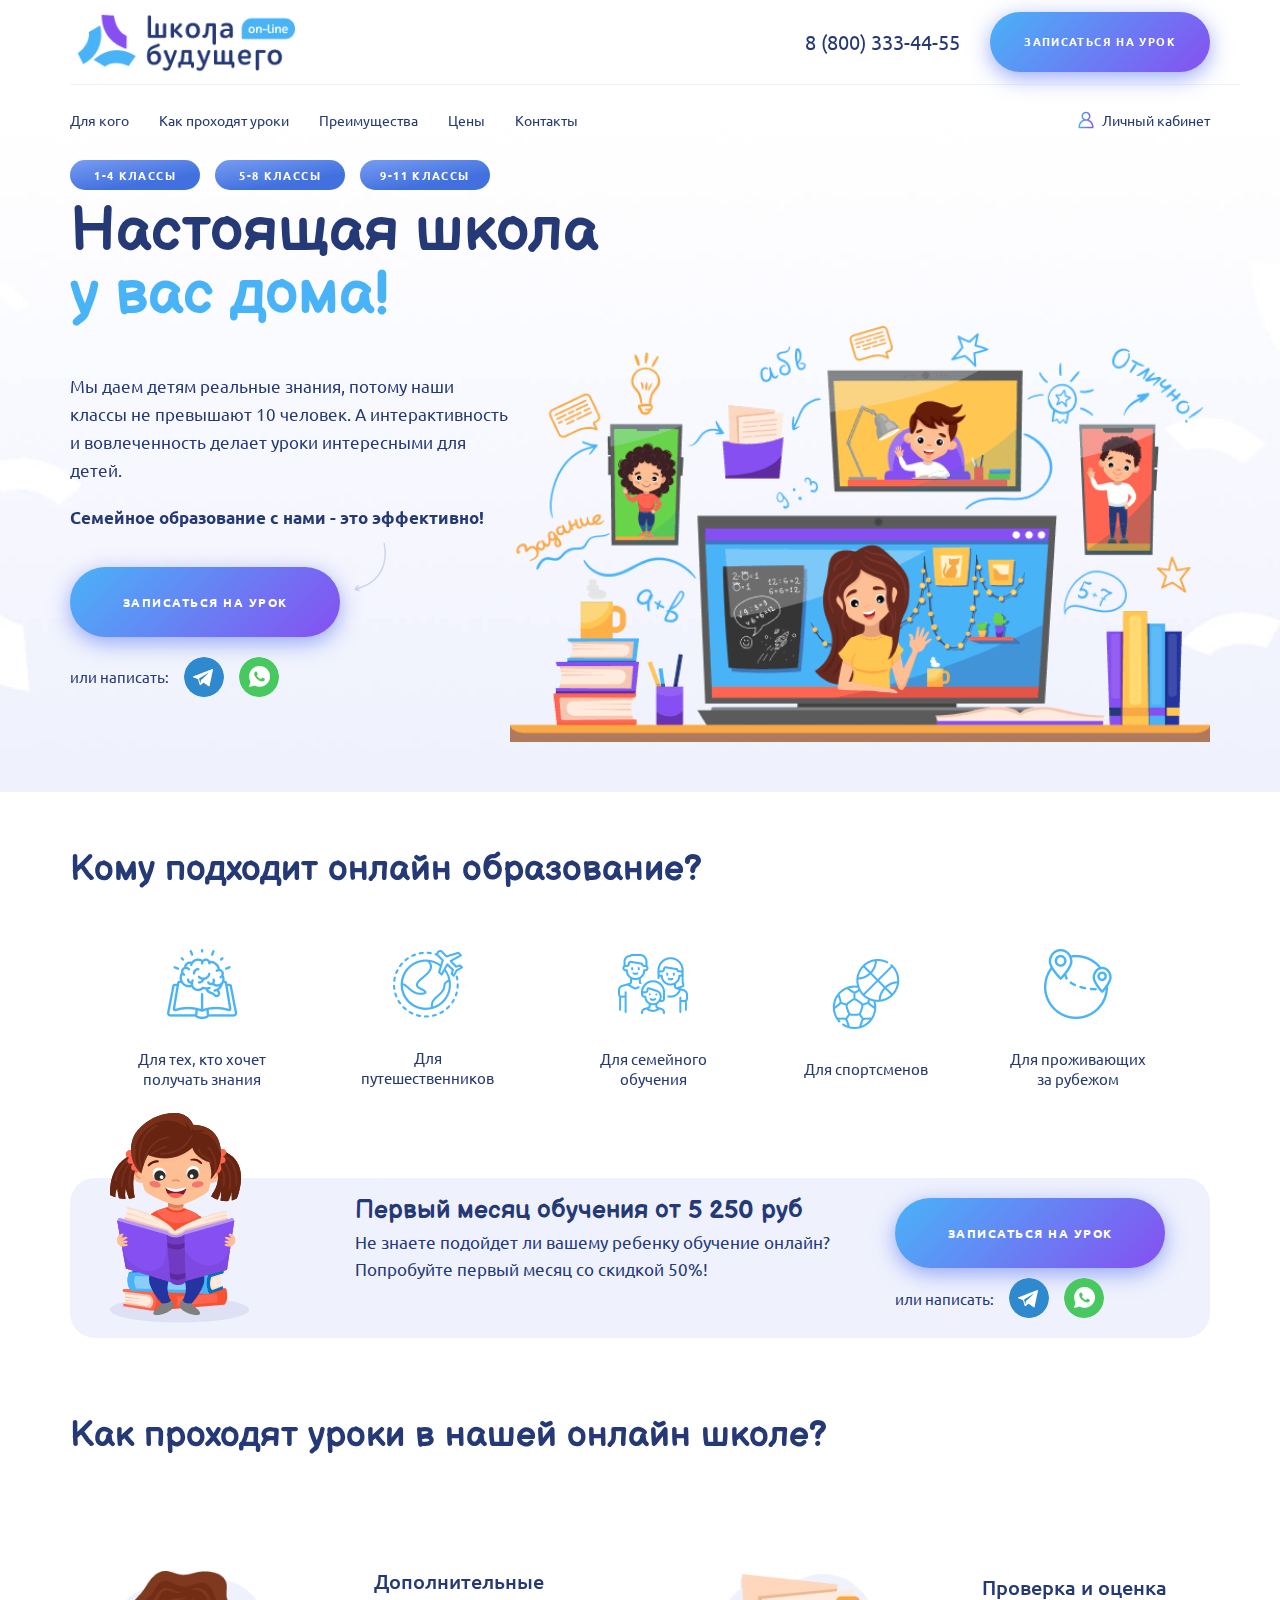
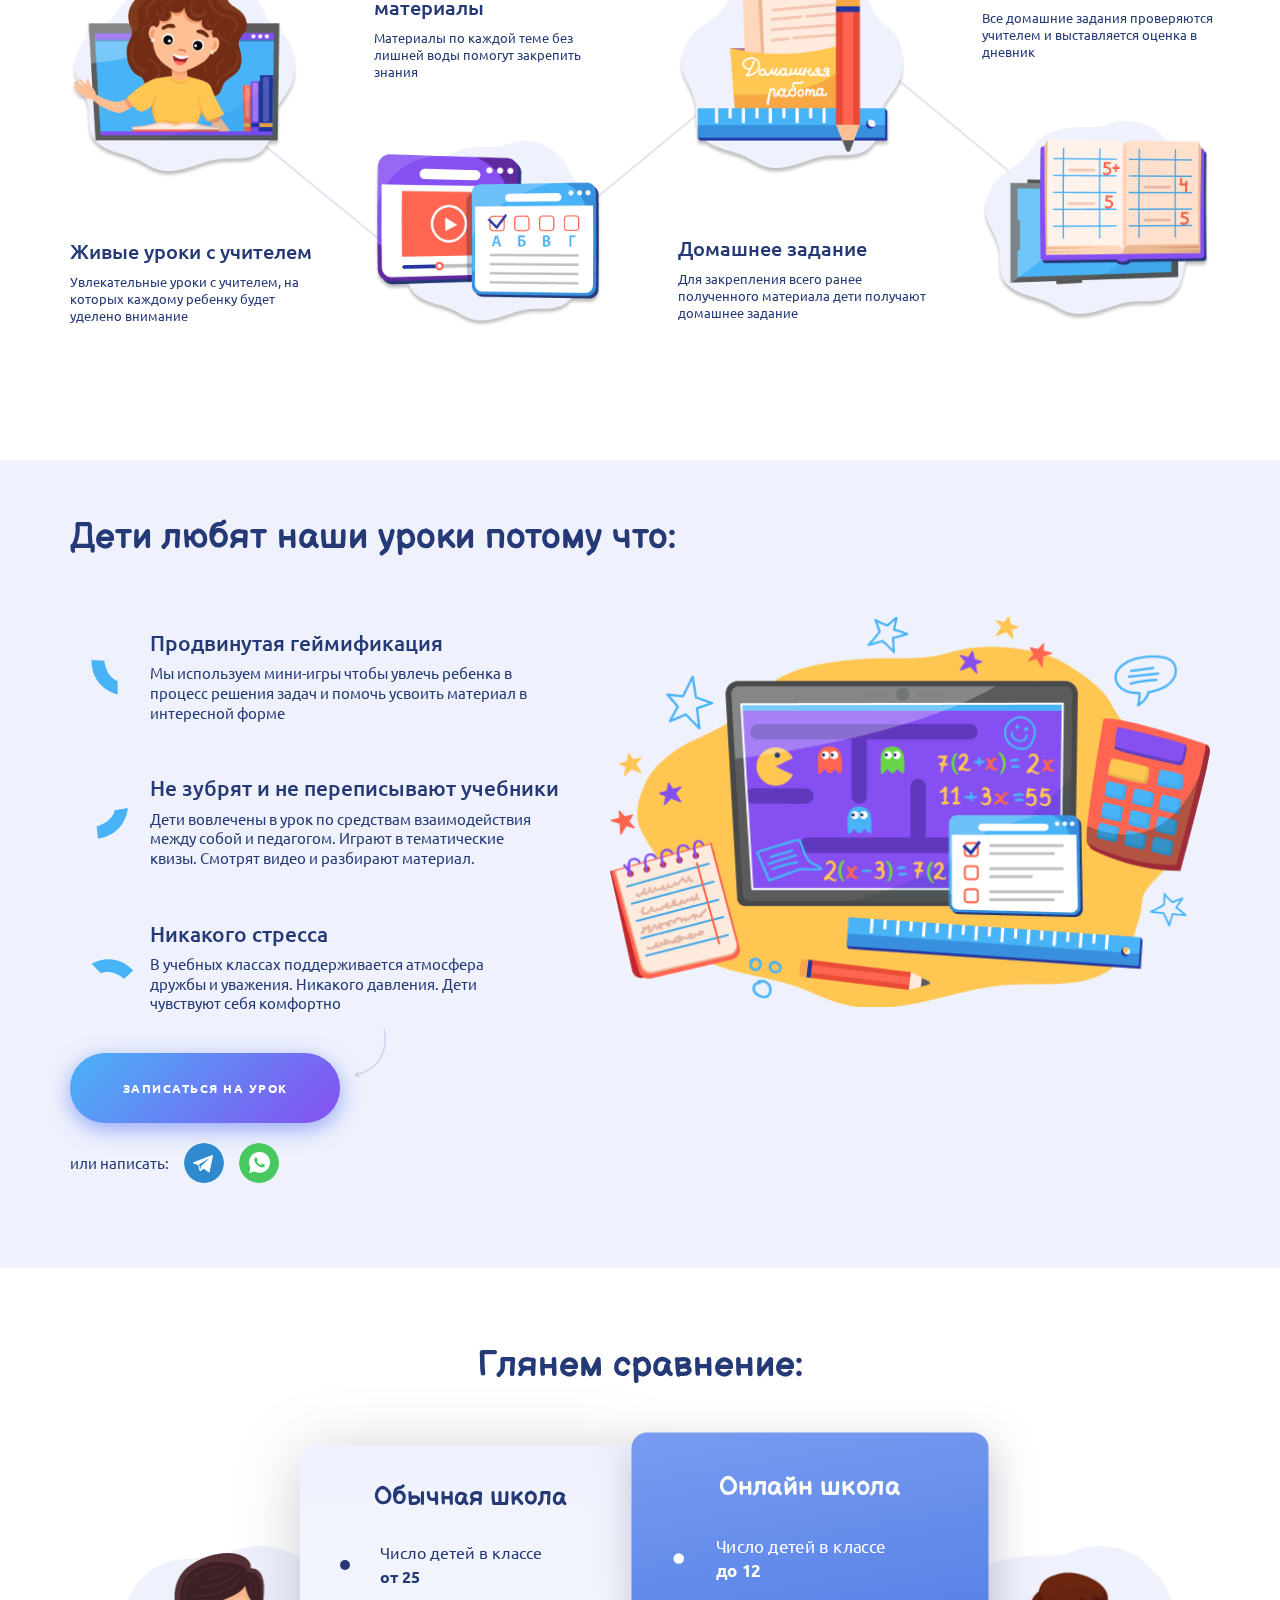
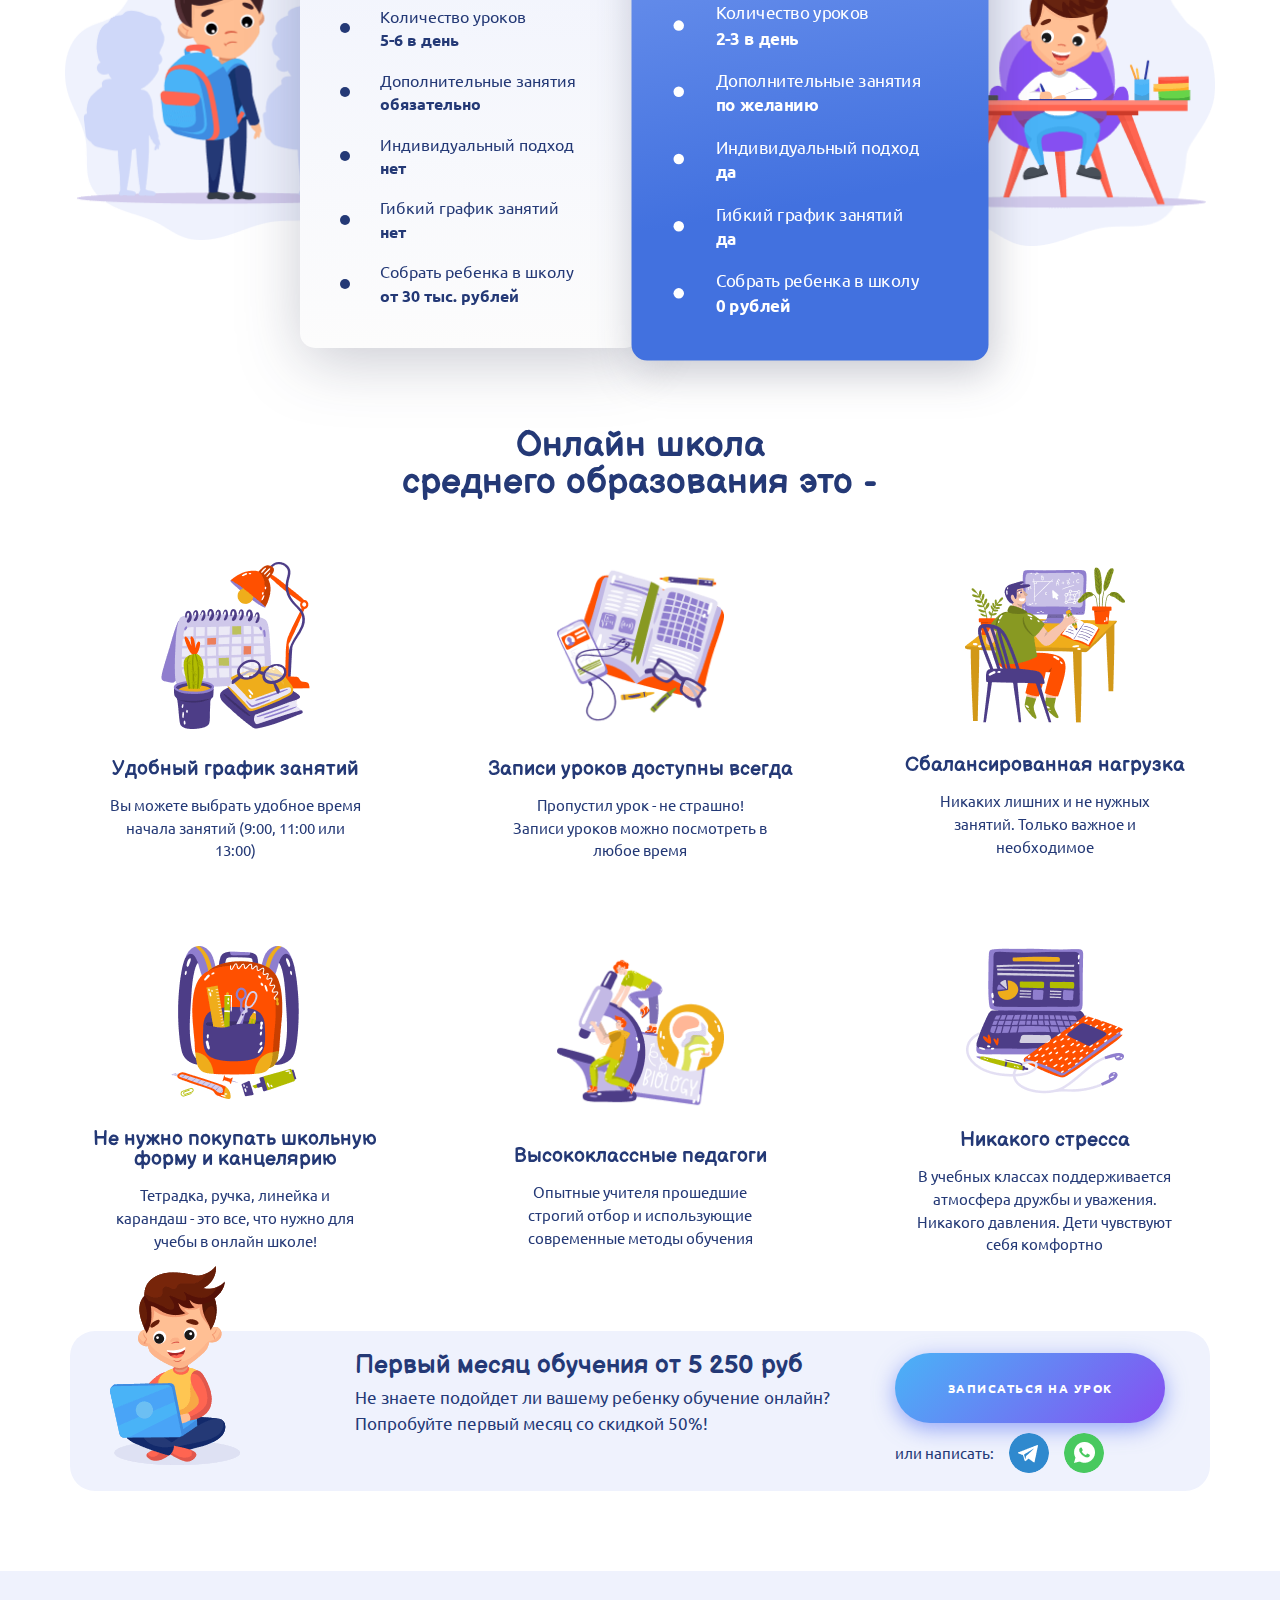
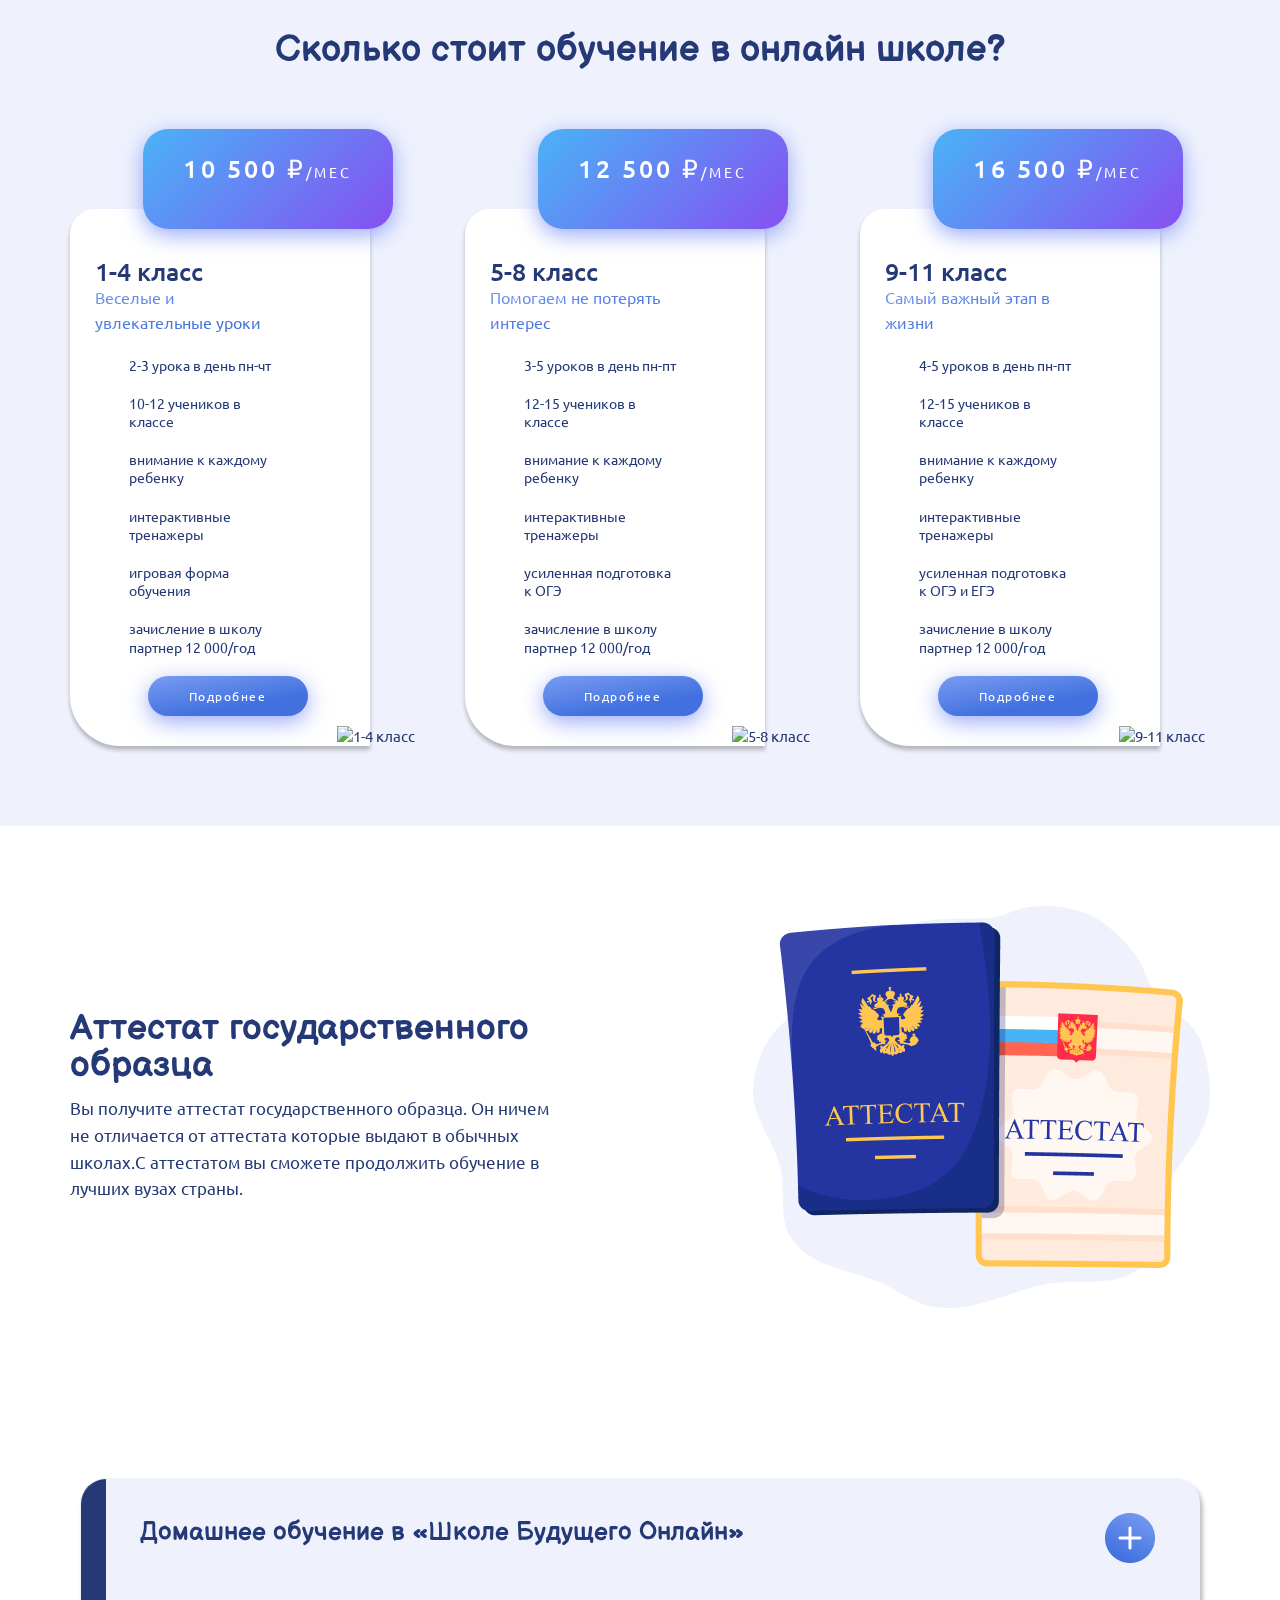
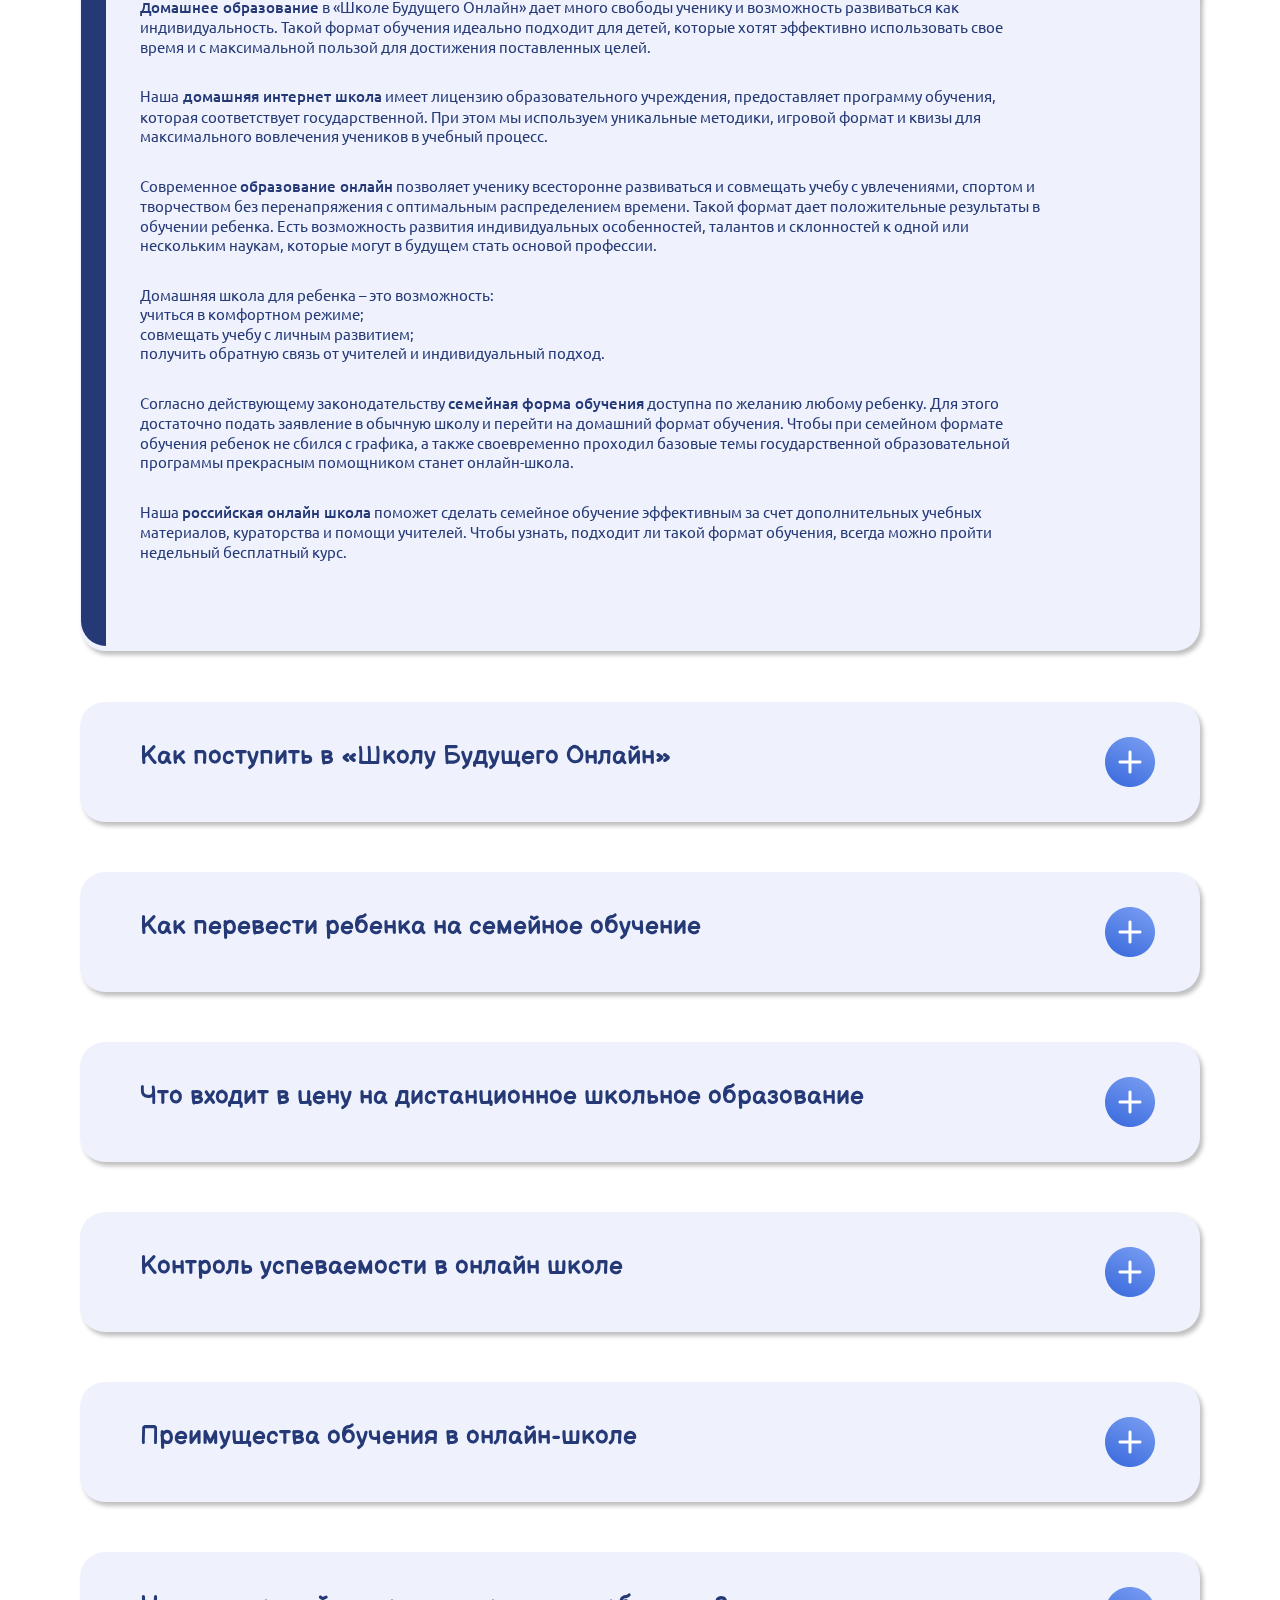
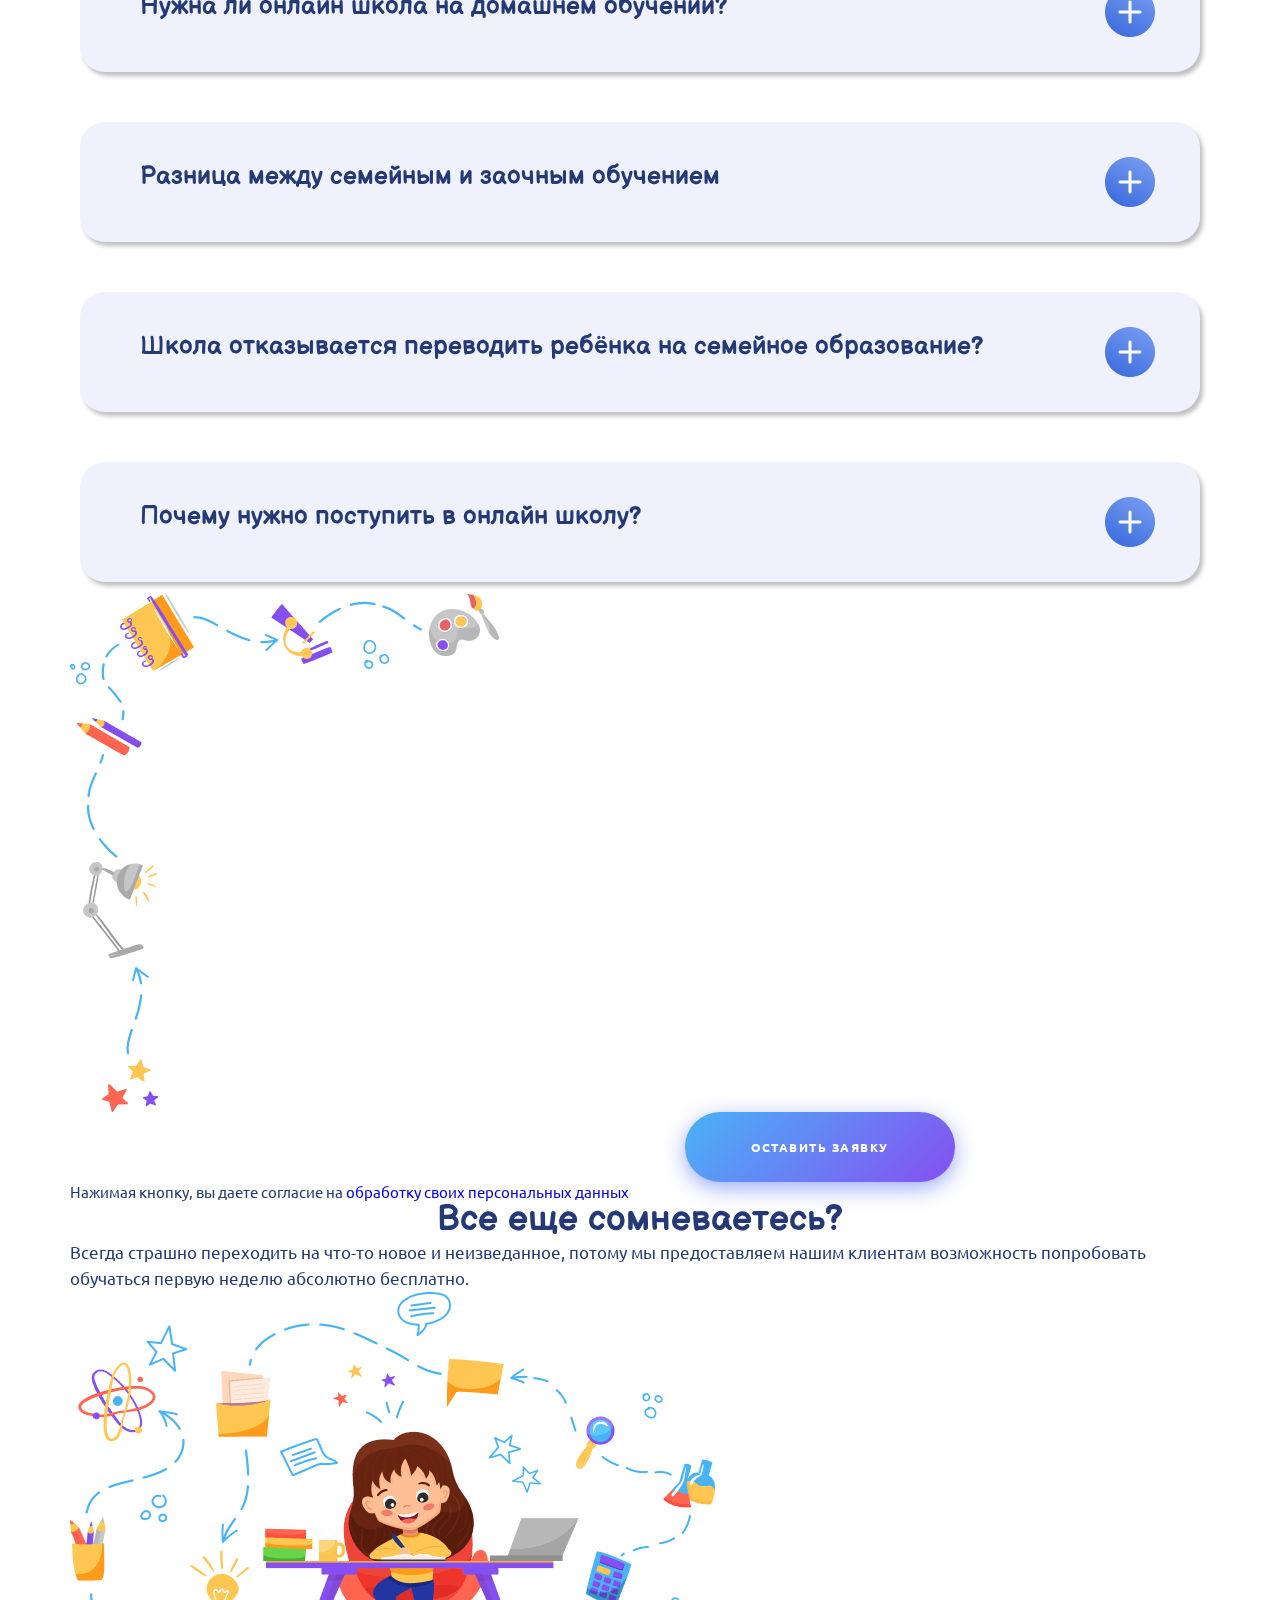
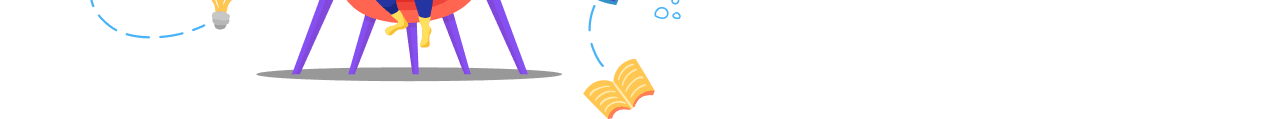
==== commit d78e247c: "Add files via upload" ====
--- a/index.html
+++ b/index.html
@@ -417,7 +417,7 @@
           </div>
         </section>
 
-        <section class="section reviews">
+        <!-- <section class="section reviews">
           <h4 class="section__title title reviews__title">Отзывы родителей о "Школе Будущего Online"</h4>
           <div class="reviews__inner">
             <div class="swiper reviews__swiper">
@@ -456,17 +456,19 @@
                   </div>
                 </div>
               </div>
-              <div class="swiper-button-prev reviews__btn-prev"></div>
-              <div class="swiper-button-next reviews__btn-next"></div>
-            </div>
-          </div>
-        </section>
+              <div class="reviews__swiper-btns">
+                <div class="swiper-button-prev reviews__btn-prev"></div>
+                <div class="swiper-button-next reviews__btn-next"></div>
+              </div>
+            </div>
+          </div>
+        </section> -->
 
         <section class="section about-fourth">
           <div class="about-fourth__container">
             <div class="about-fourth__info info">
               <div class="info__inner">
-                <div class="info__item item-info">
+                <div class="info__item item-info _active-item-info">
                   <div class="item-info__header">
                     <h6 class="section__title subtitle item-info__title">Домашнее обучение в «Школе Будущего Онлайн»</h6>
                     <button class="item-info__btn"></button>
--- a/css/style.css
+++ b/css/style.css
@@ -1309,22 +1309,76 @@
   }
 }
 .reviews {
+  position: relative;
   margin-bottom: 80px;
+}
+.reviews::before {
+  content: "";
+  position: absolute;
+  top: 50%;
+  right: 16%;
+  transform: translateY(-50%);
+  width: 645px;
+  height: 550px;
+  background: url("../img/reviews-bg.png") center/contain no-repeat;
 }
 .reviews__title {
   margin-bottom: 140px;
 }
+.reviews__swiper {
+  display: flex;
+  flex-direction: column;
+  align-items: center;
+  justify-content: space-between;
+  row-gap: 230px;
+}
 .reviews__slide {
   display: flex;
   align-items: center;
   justify-content: space-between;
   column-gap: 30px;
+  position: relative;
   max-width: 620px !important;
   width: 100% !important;
   min-height: 270px;
   padding: 35px 25px;
   background-color: #fff;
   box-shadow: 14px 22px 40px rgba(30, 35, 66, 0.28);
+  position: relative;
+}
+.reviews__slide::before {
+  content: "";
+  position: absolute;
+  top: 15px;
+  right: 15px;
+  width: 225px;
+  height: 200px;
+  background: url("../img/icons/reviews-bg.png") center/contain no-repeat;
+}
+.reviews__swiper-btns {
+  display: flex;
+  align-items: center;
+  justify-content: space-between;
+  column-gap: 30px;
+}
+.reviews__btn-prev, .reviews__btn-next {
+  position: static;
+  width: 69px;
+  height: 69px;
+  border: 1px solid #4c75a3;
+  border-radius: 50%;
+  background: url("../img/icons/interactive/arrow.svg") center/20% no-repeat;
+}
+.reviews__btn-prev::after, .reviews__btn-next::after {
+  display: none;
+}
+.reviews__btn-next {
+  transform: rotate(180deg);
+}
+
+.reviews-slide__info {
+  position: relative;
+  z-index: 5;
 }
 .reviews-slide__icon {
   margin: 0px 0px 30px 20px;
@@ -1344,6 +1398,8 @@
   display: block;
 }
 .reviews-slide__text {
+  position: relative;
+  z-index: 5;
   max-width: 300px;
   width: 100%;
 }
@@ -1358,14 +1414,112 @@
   border-radius: 20px;
 }
 
-.item-info__text {
+@media (max-width: 999.99px) {
+  .reviews::before {
+    right: 5%;
+    width: 570px;
+    height: 490px;
+  }
+  .reviews__swiper {
+    row-gap: 180px;
+  }
+  .reviews__slide {
+    margin-right: 60px;
+  }
+}
+.info__item {
+  padding: 10px;
+  overflow: hidden;
+}
+.info__item:not(:last-child) {
+  margin-bottom: 30px;
+}
+.info .item-info {
+  position: relative;
+}
+.info .item-info::before {
+  content: "";
+  position: absolute;
+  top: 11px;
+  left: 11px;
+  z-index: 10;
+  width: 25px;
+  height: 767.5px;
+  border-radius: 25px 0px 0px 25px;
+  background-color: #243976;
+  transform-origin: left;
+  transition: all 0.3s ease;
+  transform: scaleX(0);
+}
+.info .item-info__header {
+  position: relative;
+  z-index: 3;
+  padding: 25px 160px 20px 60px;
+  background-color: #eff2fd;
+  border-radius: 25px;
+  box-shadow: 3px 4px 4px rgba(0, 0, 0, 0.25);
+  overflow: hidden;
+  cursor: pointer;
+  transition: all 0.4s ease-in-out;
+  min-height: 120px;
+  height: 100%;
+}
+.info .item-info__title {
+  line-height: 2.4;
+  text-align: left;
+  cursor: pointer;
+}
+.info .item-info__btn {
+  position: absolute;
+  top: 35px;
+  right: 45px;
+  width: 50px;
+  height: 50px;
+  background: url("../img/icons/interactive/accordeon-btn.png") center/contain no-repeat;
+  transition: all 0.4s ease;
+}
+.info .item-info__content {
+  position: relative;
+  top: -1px;
+  z-index: 5;
+  background-color: #eff2fd;
+  border-radius: 0px 0px 25px 25px;
+  box-shadow: 3px 4px 4px rgba(0, 0, 0, 0.25);
+  overflow-y: scroll;
+  text-align: left;
+  transform-origin: top;
+  transition: all 0.4s ease-in-out;
+  height: 100%;
+  max-height: 0;
+}
+.info .item-info__content > * {
+  padding: 0px 160px 0px 60px;
+}
+.info .item-info__content > *:last-child {
+  margin-bottom: 90px;
+}
+.info .item-info__text {
   font-weight: 400;
-}
-.item-info__text span {
+  margin-bottom: 30px;
+}
+.info .item-info__text span {
   font-weight: 500;
 }
-.item-info__item {
+.info .item-info__list {
+  margin-bottom: 30px;
+}
+.info .item-info__item {
   font-weight: 400;
+}
+.info ._active-item-info::before {
+  transform: scaleX(1);
+  transition: all 0.3s ease 0.2s;
+}
+.info ._active-item-info .item-info__header {
+  border-radius: 25px 25px 0px 0px;
+}
+.info ._active-item-info .item-info__content {
+  max-height: 800px;
 }
 @media (max-width: 1199.99px) {
   .container {
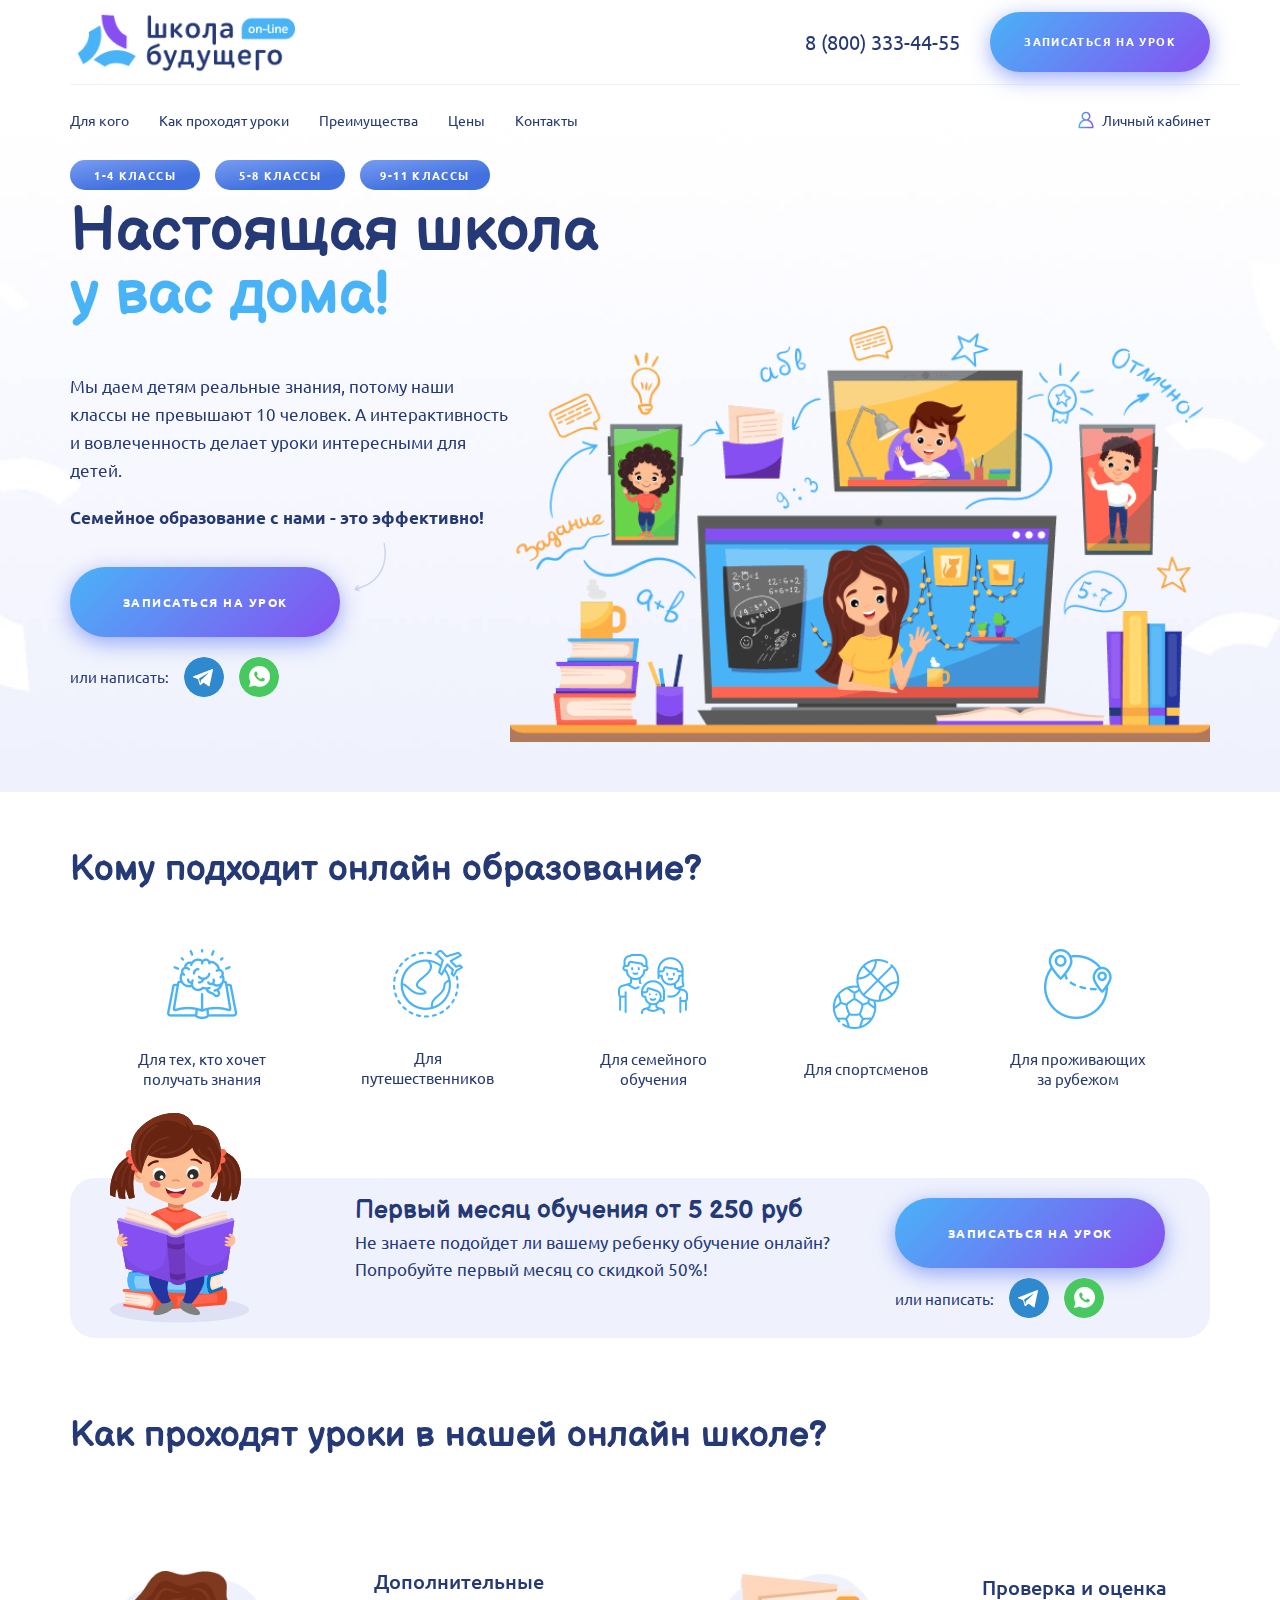
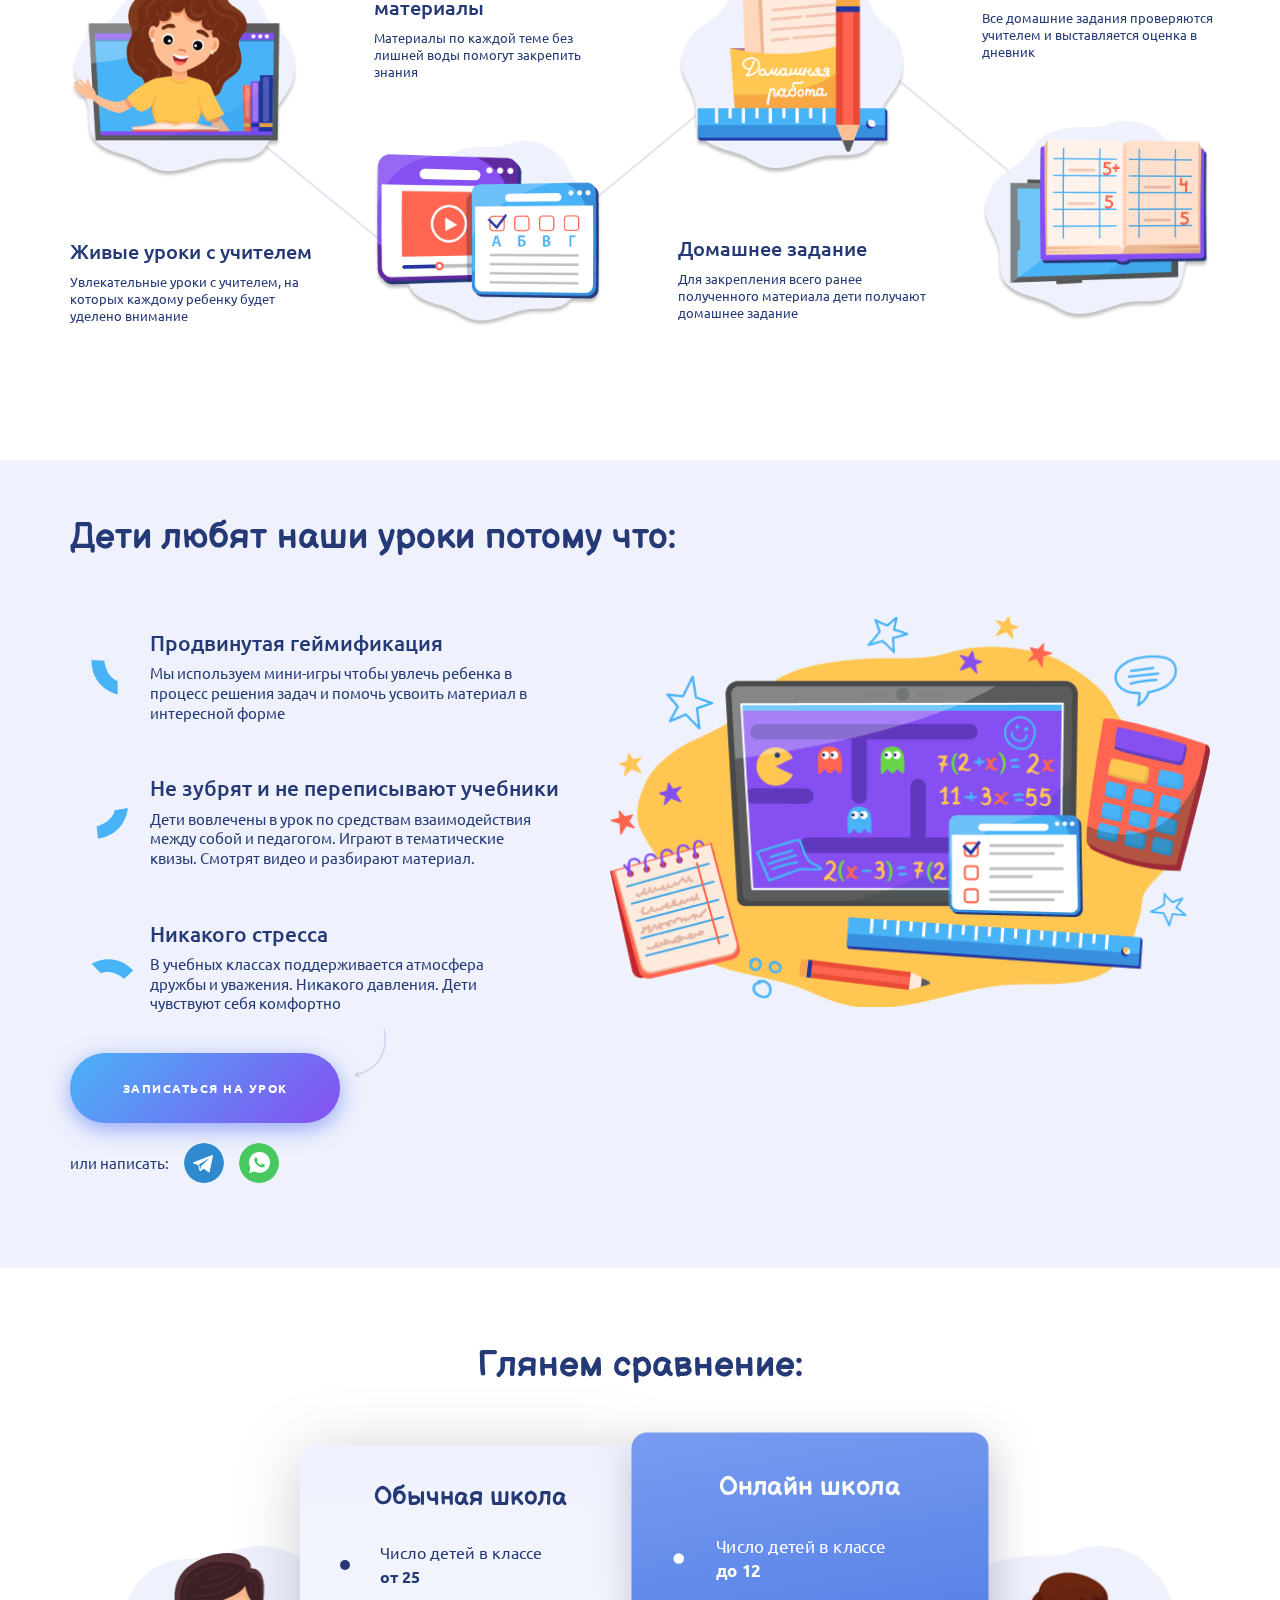
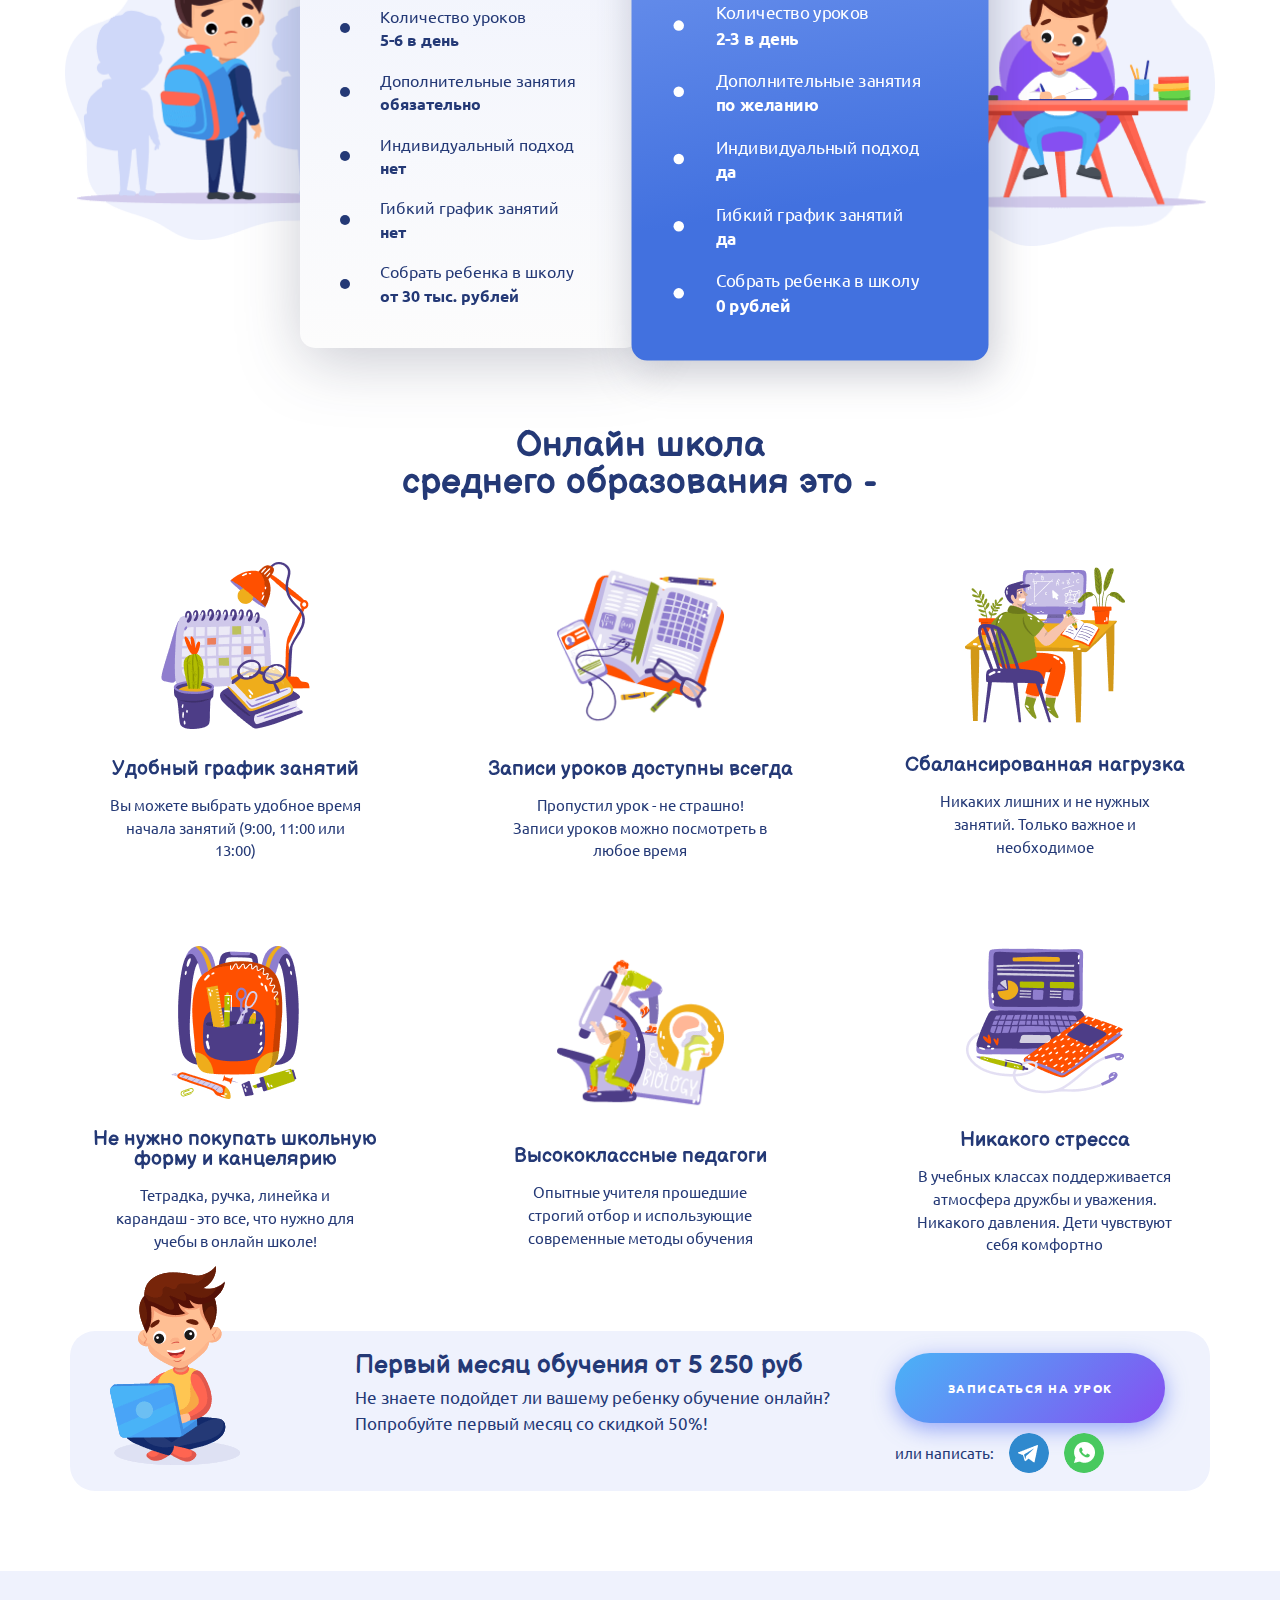
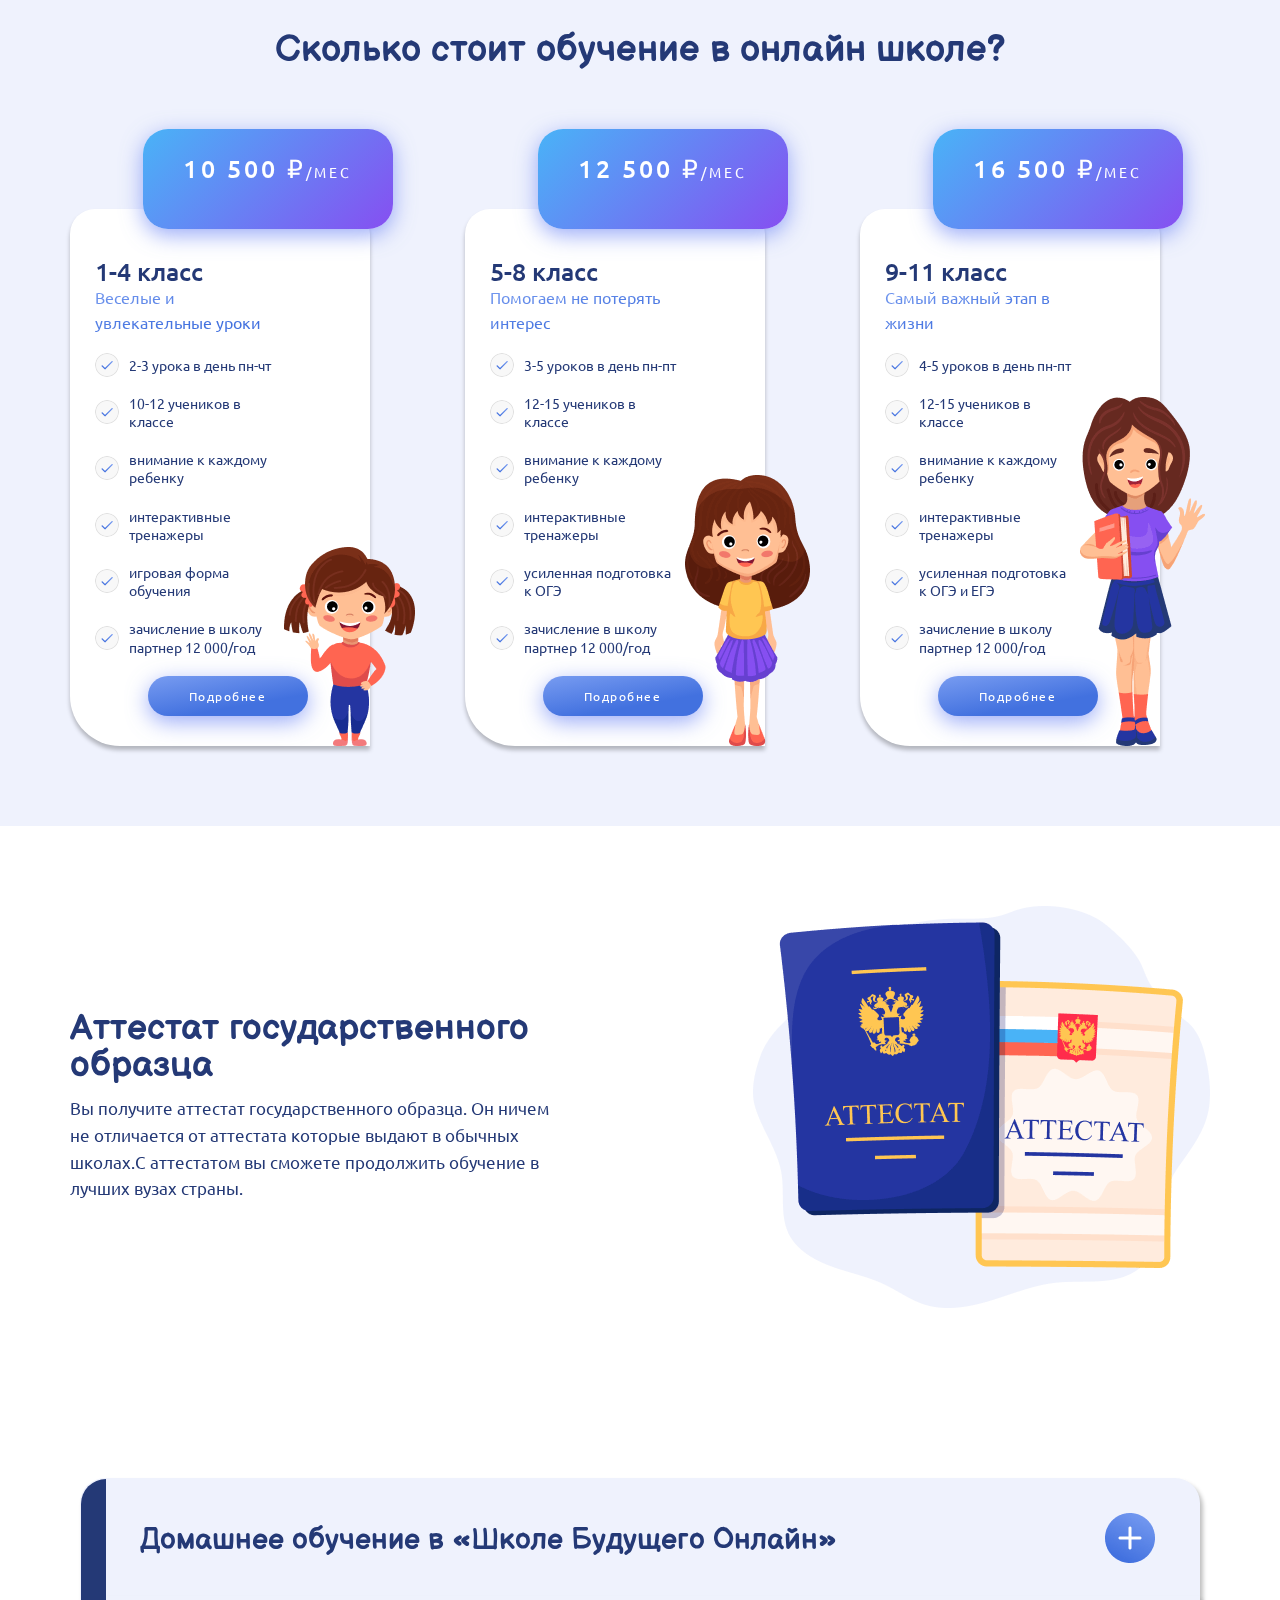
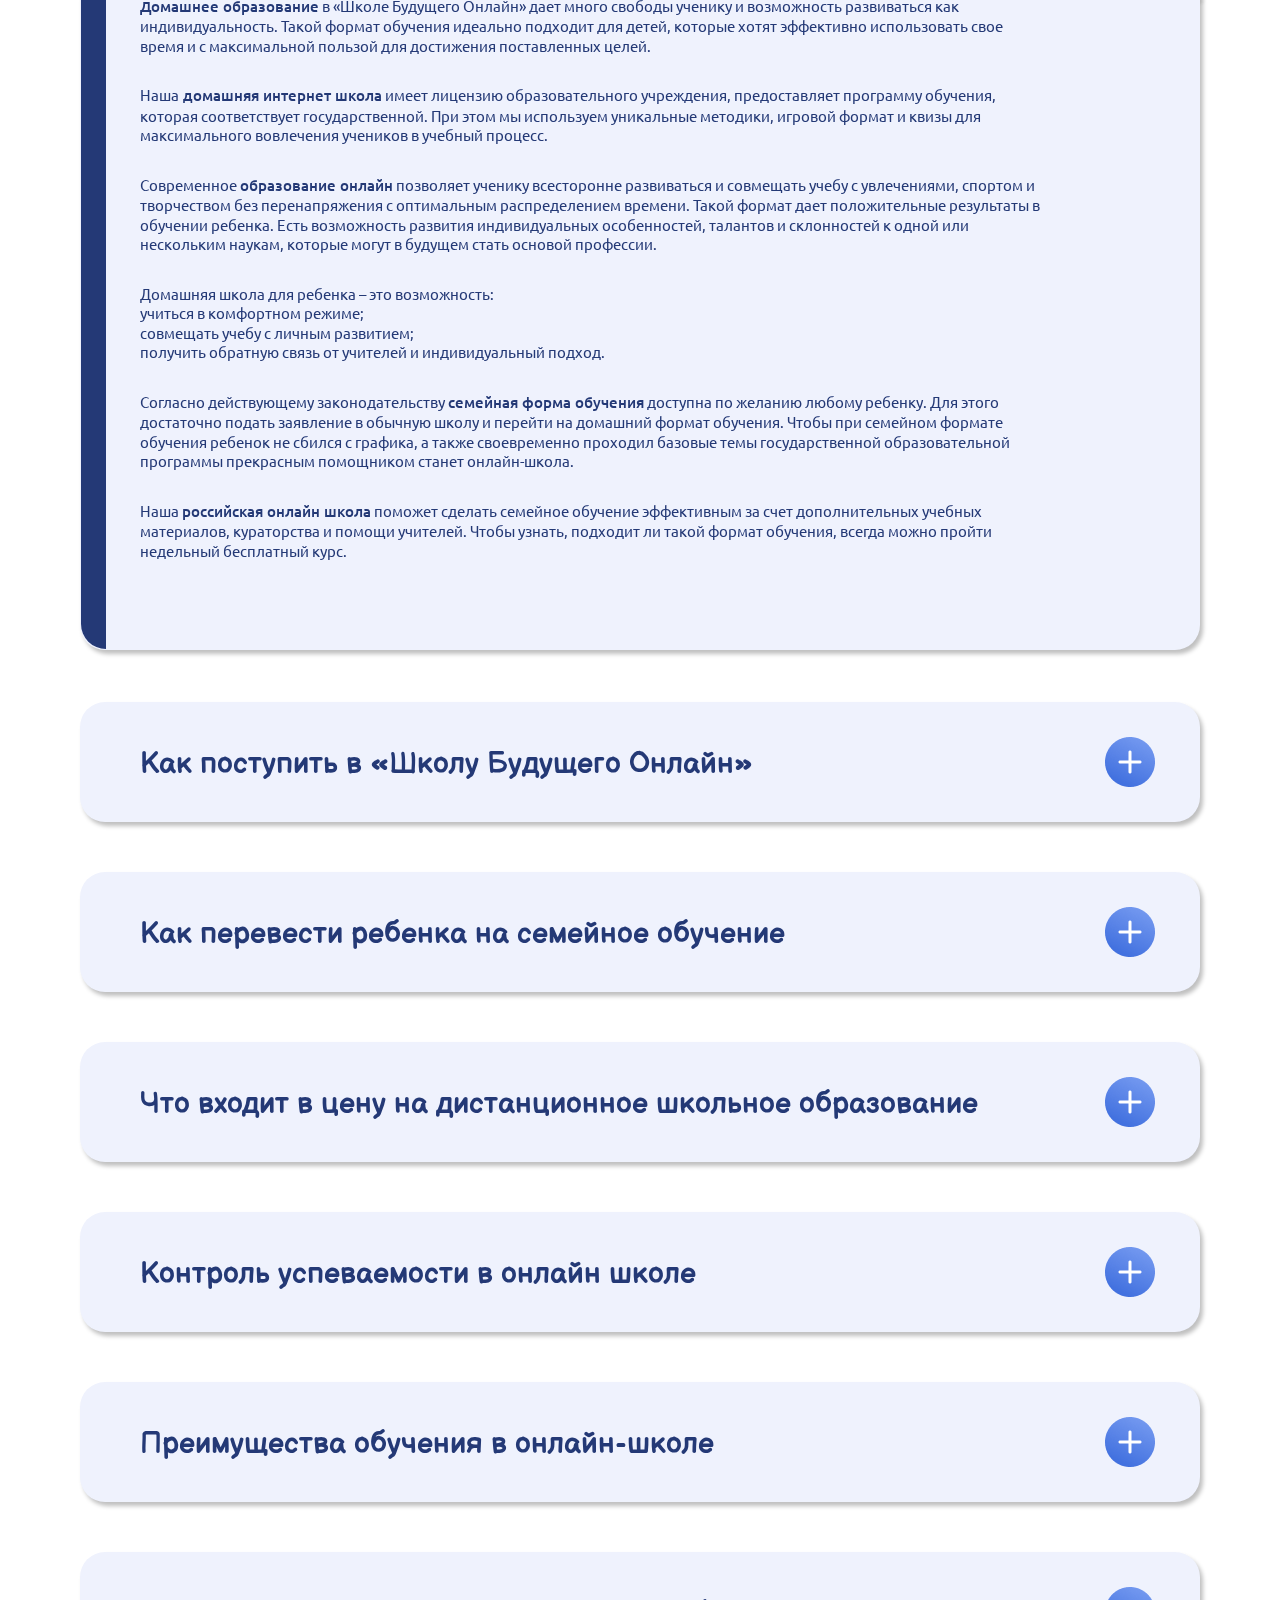
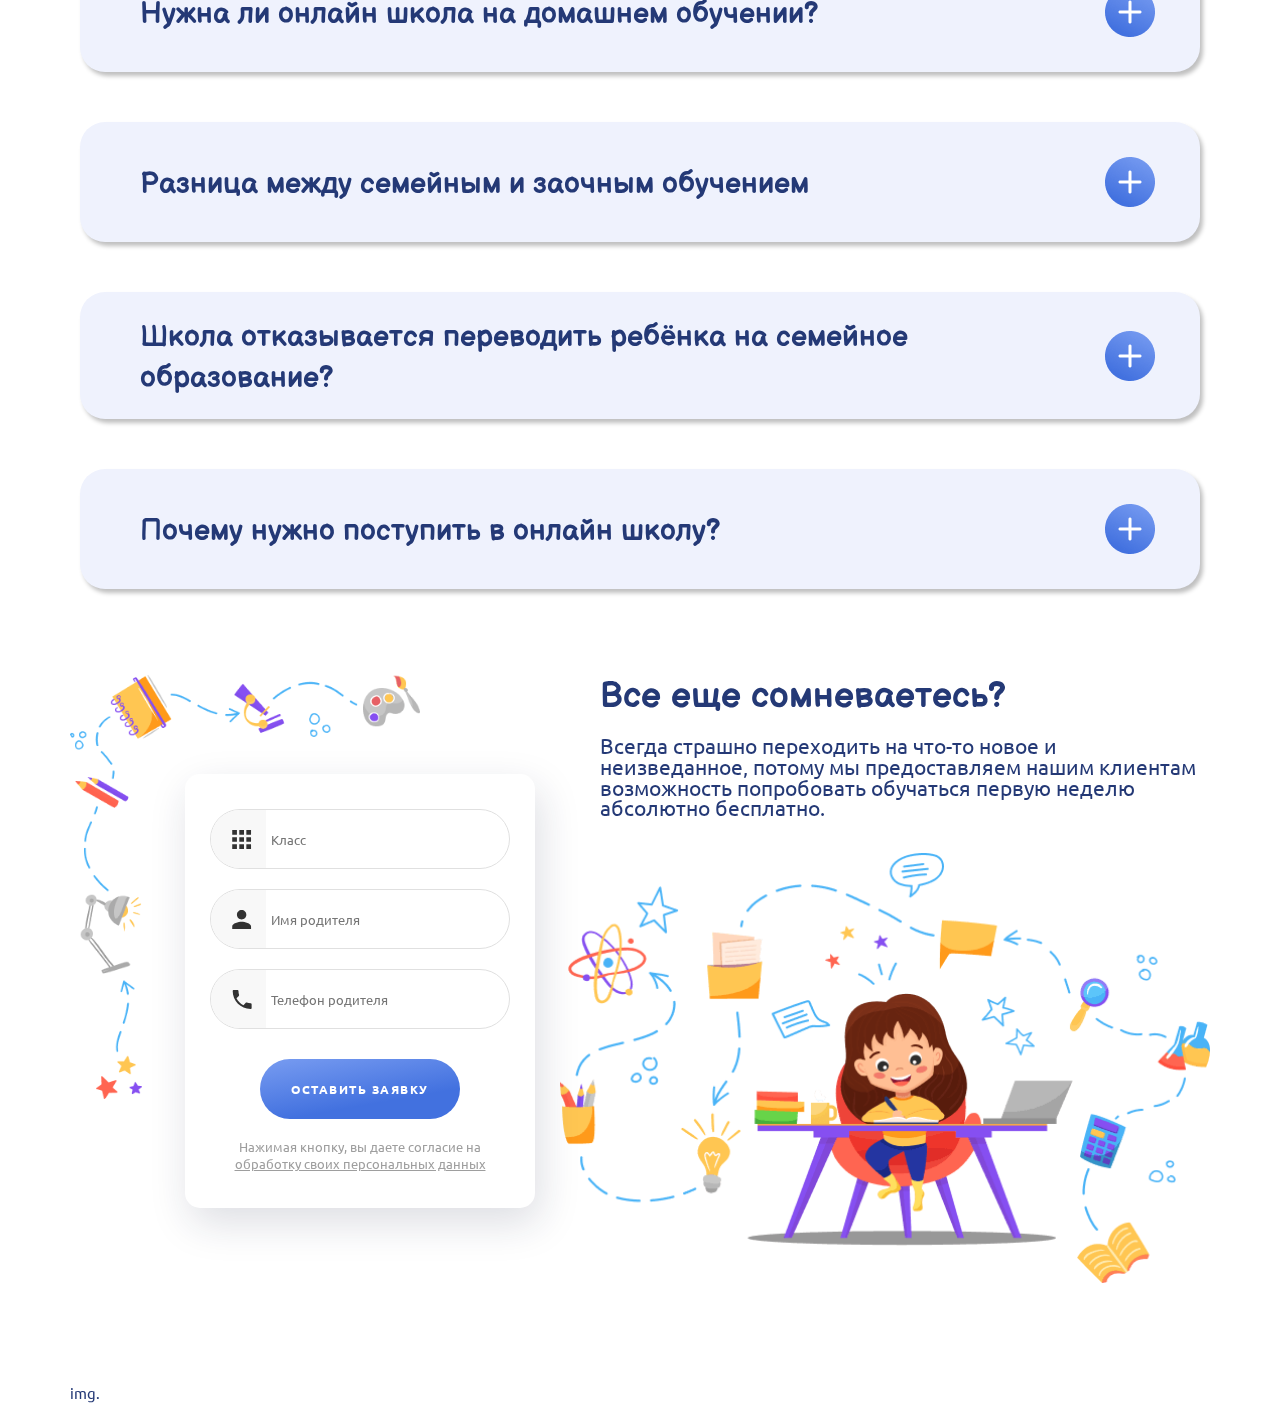
==== commit 7b23a16a: "Add files via upload" ====
--- a/index.html
+++ b/index.html
@@ -469,183 +469,223 @@
             <div class="about-fourth__info info">
               <div class="info__inner">
                 <div class="info__item item-info _active-item-info">
-                  <div class="item-info__header">
-                    <h6 class="section__title subtitle item-info__title">Домашнее обучение в «Школе Будущего Онлайн»</h6>
-                    <button class="item-info__btn"></button>
-                  </div>
-                  <div class="item-info__content">
-                    <p class="item-info__text"><span>Домашнее образование</span> в «Школе Будущего Онлайн» дает много свободы ученику и возможность развиваться как индивидуальность. Такой формат обучения идеально подходит для детей, которые хотят эффективно использовать свое время и с максимальной пользой для достижения поставленных целей.</p>
-                    <p class="item-info__text">Наша<span> домашняя интернет школа</span> имеет лицензию образовательного учреждения, предоставляет программу обучения, которая соответствует государственной. При этом мы используем уникальные методики, игровой формат и квизы для максимального вовлечения учеников в учебный процесс.</p>
-                    <p class="item-info__text">Современное <span>образование онлайн</span> позволяет ученику всесторонне развиваться и совмещать учебу с увлечениями, спортом и творчеством без перенапряжения с оптимальным распределением времени. Такой формат дает положительные результаты в обучении ребенка. Есть возможность развития индивидуальных особенностей, талантов и склонностей к одной или нескольким наукам, которые могут в будущем стать основой профессии.</p>
-                    <ul class="item-info__list">Домашняя школа для ребенка – это возможность:
-                      <li class="item-info__item">учиться в комфортном режиме;</li>
-                      <li class="item-info__item">совмещать учебу с личным развитием;</li>
-                      <li class="item-info__item">получить обратную связь от учителей и индивидуальный подход.</li>
-                    </ul>
-                    <p class="item-info__text">Согласно действующему законодательству <span>семейная форма обучения</span> доступна по желанию любому ребенку. Для этого достаточно подать заявление в обычную школу и перейти на домашний формат обучения. Чтобы при семейном формате обучения ребенок не сбился с графика, а также своевременно проходил базовые темы государственной образовательной программы прекрасным помощником станет онлайн-школа.</p>
-                    <p class="item-info__text">Наша <span>российская онлайн школа</span> поможет сделать семейное обучение эффективным за счет дополнительных учебных материалов, кураторства и помощи учителей. Чтобы узнать, подходит ли такой формат обучения, всегда можно пройти недельный бесплатный курс.</p>
-                  </div>
-                </div>
-                <div class="info__item item-info">
-                  <div class="item-info__header">
-                    <h6 class="section__title subtitle item-info__title">Как поступить в «Школу Будущего Онлайн»</h6>
-                    <button class="item-info__btn"></button>
-                  </div>
-                  <div class="item-info__content">
-                    <p class="item-info__text"><span>Домашнее образование</span> в «Школе Будущего Онлайн» дает много свободы ученику и возможность развиваться как индивидуальность. Такой формат обучения идеально подходит для детей, которые хотят эффективно использовать свое время и с максимальной пользой для достижения поставленных целей.</p>
-                    <p class="item-info__text">Наша<span> домашняя интернет школа</span> имеет лицензию образовательного учреждения, предоставляет программу обучения, которая соответствует государственной. При этом мы используем уникальные методики, игровой формат и квизы для максимального вовлечения учеников в учебный процесс.</p>
-                    <p class="item-info__text">Современное <span>образование онлайн</span> позволяет ученику всесторонне развиваться и совмещать учебу с увлечениями, спортом и творчеством без перенапряжения с оптимальным распределением времени. Такой формат дает положительные результаты в обучении ребенка. Есть возможность развития индивидуальных особенностей, талантов и склонностей к одной или нескольким наукам, которые могут в будущем стать основой профессии.</p>
-                    <ul class="item-info__list">Домашняя школа для ребенка – это возможность:
-                      <li class="item-info__item">учиться в комфортном режиме;</li>
-                      <li class="item-info__item">совмещать учебу с личным развитием;</li>
-                      <li class="item-info__item">получить обратную связь от учителей и индивидуальный подход.</li>
-                    </ul>
-                    <p class="item-info__text">Согласно действующему законодательству <span>семейная форма обучения</span> доступна по желанию любому ребенку. Для этого достаточно подать заявление в обычную школу и перейти на домашний формат обучения. Чтобы при семейном формате обучения ребенок не сбился с графика, а также своевременно проходил базовые темы государственной образовательной программы прекрасным помощником станет онлайн-школа.</p>
-                    <p class="item-info__text">Наша <span>российская онлайн школа</span> поможет сделать семейное обучение эффективным за счет дополнительных учебных материалов, кураторства и помощи учителей. Чтобы узнать, подходит ли такой формат обучения, всегда можно пройти недельный бесплатный курс.</p>
-                  </div>
-                </div>
-                <div class="info__item item-info">
-                  <div class="item-info__header">
-                    <h6 class="section__title subtitle item-info__title">Как перевести ребенка на семейное обучение</h6>
-                    <button class="item-info__btn"></button>
-                  </div>
-                  <div class="item-info__content">
-                    <p class="item-info__text"><span>Домашнее образование</span> в «Школе Будущего Онлайн» дает много свободы ученику и возможность развиваться как индивидуальность. Такой формат обучения идеально подходит для детей, которые хотят эффективно использовать свое время и с максимальной пользой для достижения поставленных целей.</p>
-                    <p class="item-info__text">Наша<span> домашняя интернет школа</span> имеет лицензию образовательного учреждения, предоставляет программу обучения, которая соответствует государственной. При этом мы используем уникальные методики, игровой формат и квизы для максимального вовлечения учеников в учебный процесс.</p>
-                    <p class="item-info__text">Современное <span>образование онлайн</span> позволяет ученику всесторонне развиваться и совмещать учебу с увлечениями, спортом и творчеством без перенапряжения с оптимальным распределением времени. Такой формат дает положительные результаты в обучении ребенка. Есть возможность развития индивидуальных особенностей, талантов и склонностей к одной или нескольким наукам, которые могут в будущем стать основой профессии.</p>
-                    <ul class="item-info__list">Домашняя школа для ребенка – это возможность:
-                      <li class="item-info__item">учиться в комфортном режиме;</li>
-                      <li class="item-info__item">совмещать учебу с личным развитием;</li>
-                      <li class="item-info__item">получить обратную связь от учителей и индивидуальный подход.</li>
-                    </ul>
-                    <p class="item-info__text">Согласно действующему законодательству <span>семейная форма обучения</span> доступна по желанию любому ребенку. Для этого достаточно подать заявление в обычную школу и перейти на домашний формат обучения. Чтобы при семейном формате обучения ребенок не сбился с графика, а также своевременно проходил базовые темы государственной образовательной программы прекрасным помощником станет онлайн-школа.</p>
-                    <p class="item-info__text">Наша <span>российская онлайн школа</span> поможет сделать семейное обучение эффективным за счет дополнительных учебных материалов, кураторства и помощи учителей. Чтобы узнать, подходит ли такой формат обучения, всегда можно пройти недельный бесплатный курс.</p>
-                  </div>
-                </div>
-                <div class="info__item item-info">
-                  <div class="item-info__header">
-                    <h6 class="section__title subtitle item-info__title">Что входит в цену на дистанционное школьное образование</h6>
-                    <button class="item-info__btn"></button>
-                  </div>
-                  <div class="item-info__content">
-                    <p class="item-info__text"><span>Домашнее образование</span> в «Школе Будущего Онлайн» дает много свободы ученику и возможность развиваться как индивидуальность. Такой формат обучения идеально подходит для детей, которые хотят эффективно использовать свое время и с максимальной пользой для достижения поставленных целей.</p>
-                    <p class="item-info__text">Наша<span> домашняя интернет школа</span> имеет лицензию образовательного учреждения, предоставляет программу обучения, которая соответствует государственной. При этом мы используем уникальные методики, игровой формат и квизы для максимального вовлечения учеников в учебный процесс.</p>
-                    <p class="item-info__text">Современное <span>образование онлайн</span> позволяет ученику всесторонне развиваться и совмещать учебу с увлечениями, спортом и творчеством без перенапряжения с оптимальным распределением времени. Такой формат дает положительные результаты в обучении ребенка. Есть возможность развития индивидуальных особенностей, талантов и склонностей к одной или нескольким наукам, которые могут в будущем стать основой профессии.</p>
-                    <ul class="item-info__list">Домашняя школа для ребенка – это возможность:
-                      <li class="item-info__item">учиться в комфортном режиме;</li>
-                      <li class="item-info__item">совмещать учебу с личным развитием;</li>
-                      <li class="item-info__item">получить обратную связь от учителей и индивидуальный подход.</li>
-                    </ul>
-                    <p class="item-info__text">Согласно действующему законодательству <span>семейная форма обучения</span> доступна по желанию любому ребенку. Для этого достаточно подать заявление в обычную школу и перейти на домашний формат обучения. Чтобы при семейном формате обучения ребенок не сбился с графика, а также своевременно проходил базовые темы государственной образовательной программы прекрасным помощником станет онлайн-школа.</p>
-                    <p class="item-info__text">Наша <span>российская онлайн школа</span> поможет сделать семейное обучение эффективным за счет дополнительных учебных материалов, кураторства и помощи учителей. Чтобы узнать, подходит ли такой формат обучения, всегда можно пройти недельный бесплатный курс.</p>
-                  </div>
-                </div>
-                <div class="info__item item-info">
-                  <div class="item-info__header">
-                    <h6 class="section__title subtitle item-info__title">Контроль успеваемости в онлайн школе</h6>
-                    <button class="item-info__btn"></button>
-                  </div>
-                  <div class="item-info__content">
-                    <p class="item-info__text"><span>Домашнее образование</span> в «Школе Будущего Онлайн» дает много свободы ученику и возможность развиваться как индивидуальность. Такой формат обучения идеально подходит для детей, которые хотят эффективно использовать свое время и с максимальной пользой для достижения поставленных целей.</p>
-                    <p class="item-info__text">Наша<span> домашняя интернет школа</span> имеет лицензию образовательного учреждения, предоставляет программу обучения, которая соответствует государственной. При этом мы используем уникальные методики, игровой формат и квизы для максимального вовлечения учеников в учебный процесс.</p>
-                    <p class="item-info__text">Современное <span>образование онлайн</span> позволяет ученику всесторонне развиваться и совмещать учебу с увлечениями, спортом и творчеством без перенапряжения с оптимальным распределением времени. Такой формат дает положительные результаты в обучении ребенка. Есть возможность развития индивидуальных особенностей, талантов и склонностей к одной или нескольким наукам, которые могут в будущем стать основой профессии.</p>
-                    <ul class="item-info__list">Домашняя школа для ребенка – это возможность:
-                      <li class="item-info__item">учиться в комфортном режиме;</li>
-                      <li class="item-info__item">совмещать учебу с личным развитием;</li>
-                      <li class="item-info__item">получить обратную связь от учителей и индивидуальный подход.</li>
-                    </ul>
-                    <p class="item-info__text">Согласно действующему законодательству <span>семейная форма обучения</span> доступна по желанию любому ребенку. Для этого достаточно подать заявление в обычную школу и перейти на домашний формат обучения. Чтобы при семейном формате обучения ребенок не сбился с графика, а также своевременно проходил базовые темы государственной образовательной программы прекрасным помощником станет онлайн-школа.</p>
-                    <p class="item-info__text">Наша <span>российская онлайн школа</span> поможет сделать семейное обучение эффективным за счет дополнительных учебных материалов, кураторства и помощи учителей. Чтобы узнать, подходит ли такой формат обучения, всегда можно пройти недельный бесплатный курс.</p>
-                  </div>
-                </div>
-                <div class="info__item item-info">
-                  <div class="item-info__header">
-                    <h6 class="section__title subtitle item-info__title">Преимущества обучения в онлайн-школе</h6>
-                    <button class="item-info__btn"></button>
-                  </div>
-                  <div class="item-info__content">
-                    <p class="item-info__text"><span>Домашнее образование</span> в «Школе Будущего Онлайн» дает много свободы ученику и возможность развиваться как индивидуальность. Такой формат обучения идеально подходит для детей, которые хотят эффективно использовать свое время и с максимальной пользой для достижения поставленных целей.</p>
-                    <p class="item-info__text">Наша<span> домашняя интернет школа</span> имеет лицензию образовательного учреждения, предоставляет программу обучения, которая соответствует государственной. При этом мы используем уникальные методики, игровой формат и квизы для максимального вовлечения учеников в учебный процесс.</p>
-                    <p class="item-info__text">Современное <span>образование онлайн</span> позволяет ученику всесторонне развиваться и совмещать учебу с увлечениями, спортом и творчеством без перенапряжения с оптимальным распределением времени. Такой формат дает положительные результаты в обучении ребенка. Есть возможность развития индивидуальных особенностей, талантов и склонностей к одной или нескольким наукам, которые могут в будущем стать основой профессии.</p>
-                    <ul class="item-info__list">Домашняя школа для ребенка – это возможность:
-                      <li class="item-info__item">учиться в комфортном режиме;</li>
-                      <li class="item-info__item">совмещать учебу с личным развитием;</li>
-                      <li class="item-info__item">получить обратную связь от учителей и индивидуальный подход.</li>
-                    </ul>
-                    <p class="item-info__text">Согласно действующему законодательству <span>семейная форма обучения</span> доступна по желанию любому ребенку. Для этого достаточно подать заявление в обычную школу и перейти на домашний формат обучения. Чтобы при семейном формате обучения ребенок не сбился с графика, а также своевременно проходил базовые темы государственной образовательной программы прекрасным помощником станет онлайн-школа.</p>
-                    <p class="item-info__text">Наша <span>российская онлайн школа</span> поможет сделать семейное обучение эффективным за счет дополнительных учебных материалов, кураторства и помощи учителей. Чтобы узнать, подходит ли такой формат обучения, всегда можно пройти недельный бесплатный курс.</p>
-                  </div>
-                </div>
-                <div class="info__item item-info">
-                  <div class="item-info__header">
-                    <h6 class="section__title subtitle item-info__title">Нужна ли онлайн школа на домашнем обучении?</h6>
-                    <button class="item-info__btn"></button>
-                  </div>
-                  <div class="item-info__content">
-                    <p class="item-info__text"><span>Домашнее образование</span> в «Школе Будущего Онлайн» дает много свободы ученику и возможность развиваться как индивидуальность. Такой формат обучения идеально подходит для детей, которые хотят эффективно использовать свое время и с максимальной пользой для достижения поставленных целей.</p>
-                    <p class="item-info__text">Наша<span> домашняя интернет школа</span> имеет лицензию образовательного учреждения, предоставляет программу обучения, которая соответствует государственной. При этом мы используем уникальные методики, игровой формат и квизы для максимального вовлечения учеников в учебный процесс.</p>
-                    <p class="item-info__text">Современное <span>образование онлайн</span> позволяет ученику всесторонне развиваться и совмещать учебу с увлечениями, спортом и творчеством без перенапряжения с оптимальным распределением времени. Такой формат дает положительные результаты в обучении ребенка. Есть возможность развития индивидуальных особенностей, талантов и склонностей к одной или нескольким наукам, которые могут в будущем стать основой профессии.</p>
-                    <ul class="item-info__list">Домашняя школа для ребенка – это возможность:
-                      <li class="item-info__item">учиться в комфортном режиме;</li>
-                      <li class="item-info__item">совмещать учебу с личным развитием;</li>
-                      <li class="item-info__item">получить обратную связь от учителей и индивидуальный подход.</li>
-                    </ul>
-                    <p class="item-info__text">Согласно действующему законодательству <span>семейная форма обучения</span> доступна по желанию любому ребенку. Для этого достаточно подать заявление в обычную школу и перейти на домашний формат обучения. Чтобы при семейном формате обучения ребенок не сбился с графика, а также своевременно проходил базовые темы государственной образовательной программы прекрасным помощником станет онлайн-школа.</p>
-                    <p class="item-info__text">Наша <span>российская онлайн школа</span> поможет сделать семейное обучение эффективным за счет дополнительных учебных материалов, кураторства и помощи учителей. Чтобы узнать, подходит ли такой формат обучения, всегда можно пройти недельный бесплатный курс.</p>
-                  </div>
-                </div>
-                <div class="info__item item-info">
-                  <div class="item-info__header">
-                    <h6 class="section__title subtitle item-info__title">Разница между семейным и заочным обучением</h6>
-                    <button class="item-info__btn"></button>
-                  </div>
-                  <div class="item-info__content">
-                    <p class="item-info__text"><span>Домашнее образование</span> в «Школе Будущего Онлайн» дает много свободы ученику и возможность развиваться как индивидуальность. Такой формат обучения идеально подходит для детей, которые хотят эффективно использовать свое время и с максимальной пользой для достижения поставленных целей.</p>
-                    <p class="item-info__text">Наша<span> домашняя интернет школа</span> имеет лицензию образовательного учреждения, предоставляет программу обучения, которая соответствует государственной. При этом мы используем уникальные методики, игровой формат и квизы для максимального вовлечения учеников в учебный процесс.</p>
-                    <p class="item-info__text">Современное <span>образование онлайн</span> позволяет ученику всесторонне развиваться и совмещать учебу с увлечениями, спортом и творчеством без перенапряжения с оптимальным распределением времени. Такой формат дает положительные результаты в обучении ребенка. Есть возможность развития индивидуальных особенностей, талантов и склонностей к одной или нескольким наукам, которые могут в будущем стать основой профессии.</p>
-                    <ul class="item-info__list">Домашняя школа для ребенка – это возможность:
-                      <li class="item-info__item">учиться в комфортном режиме;</li>
-                      <li class="item-info__item">совмещать учебу с личным развитием;</li>
-                      <li class="item-info__item">получить обратную связь от учителей и индивидуальный подход.</li>
-                    </ul>
-                    <p class="item-info__text">Согласно действующему законодательству <span>семейная форма обучения</span> доступна по желанию любому ребенку. Для этого достаточно подать заявление в обычную школу и перейти на домашний формат обучения. Чтобы при семейном формате обучения ребенок не сбился с графика, а также своевременно проходил базовые темы государственной образовательной программы прекрасным помощником станет онлайн-школа.</p>
-                    <p class="item-info__text">Наша <span>российская онлайн школа</span> поможет сделать семейное обучение эффективным за счет дополнительных учебных материалов, кураторства и помощи учителей. Чтобы узнать, подходит ли такой формат обучения, всегда можно пройти недельный бесплатный курс.</p>
-                  </div>
-                </div>
-                <div class="info__item item-info">
-                  <div class="item-info__header">
-                    <h6 class="section__title subtitle item-info__title">Школа отказывается переводить ребёнка на семейное образование?</h6>
-                    <button class="item-info__btn"></button>
-                  </div>
-                  <div class="item-info__content">
-                    <p class="item-info__text"><span>Домашнее образование</span> в «Школе Будущего Онлайн» дает много свободы ученику и возможность развиваться как индивидуальность. Такой формат обучения идеально подходит для детей, которые хотят эффективно использовать свое время и с максимальной пользой для достижения поставленных целей.</p>
-                    <p class="item-info__text">Наша<span> домашняя интернет школа</span> имеет лицензию образовательного учреждения, предоставляет программу обучения, которая соответствует государственной. При этом мы используем уникальные методики, игровой формат и квизы для максимального вовлечения учеников в учебный процесс.</p>
-                    <p class="item-info__text">Современное <span>образование онлайн</span> позволяет ученику всесторонне развиваться и совмещать учебу с увлечениями, спортом и творчеством без перенапряжения с оптимальным распределением времени. Такой формат дает положительные результаты в обучении ребенка. Есть возможность развития индивидуальных особенностей, талантов и склонностей к одной или нескольким наукам, которые могут в будущем стать основой профессии.</p>
-                    <ul class="item-info__list">Домашняя школа для ребенка – это возможность:
-                      <li class="item-info__item">учиться в комфортном режиме;</li>
-                      <li class="item-info__item">совмещать учебу с личным развитием;</li>
-                      <li class="item-info__item">получить обратную связь от учителей и индивидуальный подход.</li>
-                    </ul>
-                    <p class="item-info__text">Согласно действующему законодательству <span>семейная форма обучения</span> доступна по желанию любому ребенку. Для этого достаточно подать заявление в обычную школу и перейти на домашний формат обучения. Чтобы при семейном формате обучения ребенок не сбился с графика, а также своевременно проходил базовые темы государственной образовательной программы прекрасным помощником станет онлайн-школа.</p>
-                    <p class="item-info__text">Наша <span>российская онлайн школа</span> поможет сделать семейное обучение эффективным за счет дополнительных учебных материалов, кураторства и помощи учителей. Чтобы узнать, подходит ли такой формат обучения, всегда можно пройти недельный бесплатный курс.</p>
-                  </div>
-                </div>
-                <div class="info__item item-info">
-                  <div class="item-info__header">
-                    <h6 class="section__title subtitle item-info__title">Почему нужно поступить в онлайн школу?</h6>
-                    <button class="item-info__btn"></button>
-                  </div>
-                  <div class="item-info__content">
-                    <p class="item-info__text"><span>Домашнее образование</span> в «Школе Будущего Онлайн» дает много свободы ученику и возможность развиваться как индивидуальность. Такой формат обучения идеально подходит для детей, которые хотят эффективно использовать свое время и с максимальной пользой для достижения поставленных целей.</p>
-                    <p class="item-info__text">Наша<span> домашняя интернет школа</span> имеет лицензию образовательного учреждения, предоставляет программу обучения, которая соответствует государственной. При этом мы используем уникальные методики, игровой формат и квизы для максимального вовлечения учеников в учебный процесс.</p>
-                    <p class="item-info__text">Современное <span>образование онлайн</span> позволяет ученику всесторонне развиваться и совмещать учебу с увлечениями, спортом и творчеством без перенапряжения с оптимальным распределением времени. Такой формат дает положительные результаты в обучении ребенка. Есть возможность развития индивидуальных особенностей, талантов и склонностей к одной или нескольким наукам, которые могут в будущем стать основой профессии.</p>
-                    <ul class="item-info__list">Домашняя школа для ребенка – это возможность:
-                      <li class="item-info__item">учиться в комфортном режиме;</li>
-                      <li class="item-info__item">совмещать учебу с личным развитием;</li>
-                      <li class="item-info__item">получить обратную связь от учителей и индивидуальный подход.</li>
-                    </ul>
-                    <p class="item-info__text">Согласно действующему законодательству <span>семейная форма обучения</span> доступна по желанию любому ребенку. Для этого достаточно подать заявление в обычную школу и перейти на домашний формат обучения. Чтобы при семейном формате обучения ребенок не сбился с графика, а также своевременно проходил базовые темы государственной образовательной программы прекрасным помощником станет онлайн-школа.</p>
-                    <p class="item-info__text">Наша <span>российская онлайн школа</span> поможет сделать семейное обучение эффективным за счет дополнительных учебных материалов, кураторства и помощи учителей. Чтобы узнать, подходит ли такой формат обучения, всегда можно пройти недельный бесплатный курс.</p>
+                  <div class="item-info__inner">
+                    <div class="item-info__header">
+                      <h6 class="section__title subtitle item-info__title">Домашнее обучение в «Школе Будущего Онлайн»</h6>
+                      <button class="item-info__btn"></button>
+                    </div>
+                    <div class="item-info__content">
+                      <div class="item-info__content_text">
+                        <p class="item-info__text"><span>Домашнее образование</span> в «Школе Будущего Онлайн» дает много свободы ученику и возможность развиваться как индивидуальность. Такой формат обучения идеально подходит для детей, которые хотят эффективно использовать свое время и с максимальной пользой для достижения поставленных целей.</p>
+                        <p class="item-info__text">Наша<span> домашняя интернет школа</span> имеет лицензию образовательного учреждения, предоставляет программу обучения, которая соответствует государственной. При этом мы используем уникальные методики, игровой формат и квизы для максимального вовлечения учеников в учебный процесс.</p>
+                        <p class="item-info__text">Современное <span>образование онлайн</span> позволяет ученику всесторонне развиваться и совмещать учебу с увлечениями, спортом и творчеством без перенапряжения с оптимальным распределением времени. Такой формат дает положительные результаты в обучении ребенка. Есть возможность развития индивидуальных особенностей, талантов и склонностей к одной или нескольким наукам, которые могут в будущем стать основой профессии.</p>
+                        <ul class="item-info__list">Домашняя школа для ребенка – это возможность:
+                          <li class="item-info__item">учиться в комфортном режиме;</li>
+                          <li class="item-info__item">совмещать учебу с личным развитием;</li>
+                          <li class="item-info__item">получить обратную связь от учителей и индивидуальный подход.</li>
+                        </ul>
+                        <p class="item-info__text">Согласно действующему законодательству <span>семейная форма обучения</span> доступна по желанию любому ребенку. Для этого достаточно подать заявление в обычную школу и перейти на домашний формат обучения. Чтобы при семейном формате обучения ребенок не сбился с графика, а также своевременно проходил базовые темы государственной образовательной программы прекрасным помощником станет онлайн-школа.</p>
+                        <p class="item-info__text">Наша <span>российская онлайн школа</span> поможет сделать семейное обучение эффективным за счет дополнительных учебных материалов, кураторства и помощи учителей. Чтобы узнать, подходит ли такой формат обучения, всегда можно пройти недельный бесплатный курс.</p>
+                      </div>
+                    </div>
+                  </div>
+                </div>
+                <div class="info__item item-info">
+                  <div class="item-info__inner">
+                    <div class="item-info__header">
+                      <h6 class="section__title subtitle item-info__title">Как поступить в «Школу Будущего Онлайн»</h6>
+                      <button class="item-info__btn"></button>
+                    </div>
+                    <div class="item-info__content">
+                      <div class="item-info__content_text">
+                        <p class="item-info__text"><span>Домашнее образование</span> в «Школе Будущего Онлайн» дает много свободы ученику и возможность развиваться как индивидуальность. Такой формат обучения идеально подходит для детей, которые хотят эффективно использовать свое время и с максимальной пользой для достижения поставленных целей.</p>
+                        <p class="item-info__text">Наша<span> домашняя интернет школа</span> имеет лицензию образовательного учреждения, предоставляет программу обучения, которая соответствует государственной. При этом мы используем уникальные методики, игровой формат и квизы для максимального вовлечения учеников в учебный процесс.</p>
+                        <p class="item-info__text">Современное <span>образование онлайн</span> позволяет ученику всесторонне развиваться и совмещать учебу с увлечениями, спортом и творчеством без перенапряжения с оптимальным распределением времени. Такой формат дает положительные результаты в обучении ребенка. Есть возможность развития индивидуальных особенностей, талантов и склонностей к одной или нескольким наукам, которые могут в будущем стать основой профессии.</p>
+                        <ul class="item-info__list">Домашняя школа для ребенка – это возможность:
+                          <li class="item-info__item">учиться в комфортном режиме;</li>
+                          <li class="item-info__item">совмещать учебу с личным развитием;</li>
+                          <li class="item-info__item">получить обратную связь от учителей и индивидуальный подход.</li>
+                        </ul>
+                        <p class="item-info__text">Согласно действующему законодательству <span>семейная форма обучения</span> доступна по желанию любому ребенку. Для этого достаточно подать заявление в обычную школу и перейти на домашний формат обучения. Чтобы при семейном формате обучения ребенок не сбился с графика, а также своевременно проходил базовые темы государственной образовательной программы прекрасным помощником станет онлайн-школа.</p>
+                        <p class="item-info__text">Наша <span>российская онлайн школа</span> поможет сделать семейное обучение эффективным за счет дополнительных учебных материалов, кураторства и помощи учителей. Чтобы узнать, подходит ли такой формат обучения, всегда можно пройти недельный бесплатный курс.</p>
+                      </div>
+                    </div>
+                  </div>
+                </div>
+                <div class="info__item item-info">
+                  <div class="item-info__inner">
+                    <div class="item-info__header">
+                      <h6 class="section__title subtitle item-info__title">Как перевести ребенка на семейное обучение</h6>
+                      <button class="item-info__btn"></button>
+                    </div>
+                    <div class="item-info__content">
+                      <div class="item-info__content_text">
+                        <p class="item-info__text"><span>Домашнее образование</span> в «Школе Будущего Онлайн» дает много свободы ученику и возможность развиваться как индивидуальность. Такой формат обучения идеально подходит для детей, которые хотят эффективно использовать свое время и с максимальной пользой для достижения поставленных целей.</p>
+                        <p class="item-info__text">Наша<span> домашняя интернет школа</span> имеет лицензию образовательного учреждения, предоставляет программу обучения, которая соответствует государственной. При этом мы используем уникальные методики, игровой формат и квизы для максимального вовлечения учеников в учебный процесс.</p>
+                        <p class="item-info__text">Современное <span>образование онлайн</span> позволяет ученику всесторонне развиваться и совмещать учебу с увлечениями, спортом и творчеством без перенапряжения с оптимальным распределением времени. Такой формат дает положительные результаты в обучении ребенка. Есть возможность развития индивидуальных особенностей, талантов и склонностей к одной или нескольким наукам, которые могут в будущем стать основой профессии.</p>
+                        <ul class="item-info__list">Домашняя школа для ребенка – это возможность:
+                          <li class="item-info__item">учиться в комфортном режиме;</li>
+                          <li class="item-info__item">совмещать учебу с личным развитием;</li>
+                          <li class="item-info__item">получить обратную связь от учителей и индивидуальный подход.</li>
+                        </ul>
+                        <p class="item-info__text">Согласно действующему законодательству <span>семейная форма обучения</span> доступна по желанию любому ребенку. Для этого достаточно подать заявление в обычную школу и перейти на домашний формат обучения. Чтобы при семейном формате обучения ребенок не сбился с графика, а также своевременно проходил базовые темы государственной образовательной программы прекрасным помощником станет онлайн-школа.</p>
+                        <p class="item-info__text">Наша <span>российская онлайн школа</span> поможет сделать семейное обучение эффективным за счет дополнительных учебных материалов, кураторства и помощи учителей. Чтобы узнать, подходит ли такой формат обучения, всегда можно пройти недельный бесплатный курс.</p>
+                      </div>
+                    </div>
+                  </div>
+                </div>
+                <div class="info__item item-info">
+                  <div class="item-info__inner">
+                    <div class="item-info__header">
+                      <h6 class="section__title subtitle item-info__title">Что входит в цену на дистанционное школьное образование</h6>
+                      <button class="item-info__btn"></button>
+                    </div>
+                    <div class="item-info__content">
+                      <div class="item-info__content_text">
+                        <p class="item-info__text"><span>Домашнее образование</span> в «Школе Будущего Онлайн» дает много свободы ученику и возможность развиваться как индивидуальность. Такой формат обучения идеально подходит для детей, которые хотят эффективно использовать свое время и с максимальной пользой для достижения поставленных целей.</p>
+                        <p class="item-info__text">Наша<span> домашняя интернет школа</span> имеет лицензию образовательного учреждения, предоставляет программу обучения, которая соответствует государственной. При этом мы используем уникальные методики, игровой формат и квизы для максимального вовлечения учеников в учебный процесс.</p>
+                        <p class="item-info__text">Современное <span>образование онлайн</span> позволяет ученику всесторонне развиваться и совмещать учебу с увлечениями, спортом и творчеством без перенапряжения с оптимальным распределением времени. Такой формат дает положительные результаты в обучении ребенка. Есть возможность развития индивидуальных особенностей, талантов и склонностей к одной или нескольким наукам, которые могут в будущем стать основой профессии.</p>
+                        <ul class="item-info__list">Домашняя школа для ребенка – это возможность:
+                          <li class="item-info__item">учиться в комфортном режиме;</li>
+                          <li class="item-info__item">совмещать учебу с личным развитием;</li>
+                          <li class="item-info__item">получить обратную связь от учителей и индивидуальный подход.</li>
+                        </ul>
+                        <p class="item-info__text">Согласно действующему законодательству <span>семейная форма обучения</span> доступна по желанию любому ребенку. Для этого достаточно подать заявление в обычную школу и перейти на домашний формат обучения. Чтобы при семейном формате обучения ребенок не сбился с графика, а также своевременно проходил базовые темы государственной образовательной программы прекрасным помощником станет онлайн-школа.</p>
+                        <p class="item-info__text">Наша <span>российская онлайн школа</span> поможет сделать семейное обучение эффективным за счет дополнительных учебных материалов, кураторства и помощи учителей. Чтобы узнать, подходит ли такой формат обучения, всегда можно пройти недельный бесплатный курс.</p>
+                      </div>
+                    </div>
+                  </div>
+                </div>
+                <div class="info__item item-info">
+                  <div class="item-info__inner">
+                    <div class="item-info__header">
+                      <h6 class="section__title subtitle item-info__title">Контроль успеваемости в онлайн школе</h6>
+                      <button class="item-info__btn"></button>
+                    </div>
+                    <div class="item-info__content">
+                      <div class="item-info__content_text">
+                        <p class="item-info__text"><span>Домашнее образование</span> в «Школе Будущего Онлайн» дает много свободы ученику и возможность развиваться как индивидуальность. Такой формат обучения идеально подходит для детей, которые хотят эффективно использовать свое время и с максимальной пользой для достижения поставленных целей.</p>
+                        <p class="item-info__text">Наша<span> домашняя интернет школа</span> имеет лицензию образовательного учреждения, предоставляет программу обучения, которая соответствует государственной. При этом мы используем уникальные методики, игровой формат и квизы для максимального вовлечения учеников в учебный процесс.</p>
+                        <p class="item-info__text">Современное <span>образование онлайн</span> позволяет ученику всесторонне развиваться и совмещать учебу с увлечениями, спортом и творчеством без перенапряжения с оптимальным распределением времени. Такой формат дает положительные результаты в обучении ребенка. Есть возможность развития индивидуальных особенностей, талантов и склонностей к одной или нескольким наукам, которые могут в будущем стать основой профессии.</p>
+                        <ul class="item-info__list">Домашняя школа для ребенка – это возможность:
+                          <li class="item-info__item">учиться в комфортном режиме;</li>
+                          <li class="item-info__item">совмещать учебу с личным развитием;</li>
+                          <li class="item-info__item">получить обратную связь от учителей и индивидуальный подход.</li>
+                        </ul>
+                        <p class="item-info__text">Согласно действующему законодательству <span>семейная форма обучения</span> доступна по желанию любому ребенку. Для этого достаточно подать заявление в обычную школу и перейти на домашний формат обучения. Чтобы при семейном формате обучения ребенок не сбился с графика, а также своевременно проходил базовые темы государственной образовательной программы прекрасным помощником станет онлайн-школа.</p>
+                        <p class="item-info__text">Наша <span>российская онлайн школа</span> поможет сделать семейное обучение эффективным за счет дополнительных учебных материалов, кураторства и помощи учителей. Чтобы узнать, подходит ли такой формат обучения, всегда можно пройти недельный бесплатный курс.</p>
+                      </div>
+                    </div>
+                  </div>
+                </div>
+                <div class="info__item item-info">
+                  <div class="item-info__inner">
+                    <div class="item-info__header">
+                      <h6 class="section__title subtitle item-info__title">Преимущества обучения в онлайн-школе</h6>
+                      <button class="item-info__btn"></button>
+                    </div>
+                    <div class="item-info__content">
+                      <div class="item-info__content_text">
+                        <p class="item-info__text"><span>Домашнее образование</span> в «Школе Будущего Онлайн» дает много свободы ученику и возможность развиваться как индивидуальность. Такой формат обучения идеально подходит для детей, которые хотят эффективно использовать свое время и с максимальной пользой для достижения поставленных целей.</p>
+                        <p class="item-info__text">Наша<span> домашняя интернет школа</span> имеет лицензию образовательного учреждения, предоставляет программу обучения, которая соответствует государственной. При этом мы используем уникальные методики, игровой формат и квизы для максимального вовлечения учеников в учебный процесс.</p>
+                        <p class="item-info__text">Современное <span>образование онлайн</span> позволяет ученику всесторонне развиваться и совмещать учебу с увлечениями, спортом и творчеством без перенапряжения с оптимальным распределением времени. Такой формат дает положительные результаты в обучении ребенка. Есть возможность развития индивидуальных особенностей, талантов и склонностей к одной или нескольким наукам, которые могут в будущем стать основой профессии.</p>
+                        <ul class="item-info__list">Домашняя школа для ребенка – это возможность:
+                          <li class="item-info__item">учиться в комфортном режиме;</li>
+                          <li class="item-info__item">совмещать учебу с личным развитием;</li>
+                          <li class="item-info__item">получить обратную связь от учителей и индивидуальный подход.</li>
+                        </ul>
+                        <p class="item-info__text">Согласно действующему законодательству <span>семейная форма обучения</span> доступна по желанию любому ребенку. Для этого достаточно подать заявление в обычную школу и перейти на домашний формат обучения. Чтобы при семейном формате обучения ребенок не сбился с графика, а также своевременно проходил базовые темы государственной образовательной программы прекрасным помощником станет онлайн-школа.</p>
+                        <p class="item-info__text">Наша <span>российская онлайн школа</span> поможет сделать семейное обучение эффективным за счет дополнительных учебных материалов, кураторства и помощи учителей. Чтобы узнать, подходит ли такой формат обучения, всегда можно пройти недельный бесплатный курс.</p>
+                      </div>
+                    </div>
+                  </div>
+                </div>
+                <div class="info__item item-info">
+                  <div class="item-info__inner">
+                    <div class="item-info__header">
+                      <h6 class="section__title subtitle item-info__title">Нужна ли онлайн школа на домашнем обучении?</h6>
+                      <button class="item-info__btn"></button>
+                    </div>
+                    <div class="item-info__content">
+                      <div class="item-info__content_text">
+                        <p class="item-info__text"><span>Домашнее образование</span> в «Школе Будущего Онлайн» дает много свободы ученику и возможность развиваться как индивидуальность. Такой формат обучения идеально подходит для детей, которые хотят эффективно использовать свое время и с максимальной пользой для достижения поставленных целей.</p>
+                        <p class="item-info__text">Наша<span> домашняя интернет школа</span> имеет лицензию образовательного учреждения, предоставляет программу обучения, которая соответствует государственной. При этом мы используем уникальные методики, игровой формат и квизы для максимального вовлечения учеников в учебный процесс.</p>
+                        <p class="item-info__text">Современное <span>образование онлайн</span> позволяет ученику всесторонне развиваться и совмещать учебу с увлечениями, спортом и творчеством без перенапряжения с оптимальным распределением времени. Такой формат дает положительные результаты в обучении ребенка. Есть возможность развития индивидуальных особенностей, талантов и склонностей к одной или нескольким наукам, которые могут в будущем стать основой профессии.</p>
+                        <ul class="item-info__list">Домашняя школа для ребенка – это возможность:
+                          <li class="item-info__item">учиться в комфортном режиме;</li>
+                          <li class="item-info__item">совмещать учебу с личным развитием;</li>
+                          <li class="item-info__item">получить обратную связь от учителей и индивидуальный подход.</li>
+                        </ul>
+                        <p class="item-info__text">Согласно действующему законодательству <span>семейная форма обучения</span> доступна по желанию любому ребенку. Для этого достаточно подать заявление в обычную школу и перейти на домашний формат обучения. Чтобы при семейном формате обучения ребенок не сбился с графика, а также своевременно проходил базовые темы государственной образовательной программы прекрасным помощником станет онлайн-школа.</p>
+                        <p class="item-info__text">Наша <span>российская онлайн школа</span> поможет сделать семейное обучение эффективным за счет дополнительных учебных материалов, кураторства и помощи учителей. Чтобы узнать, подходит ли такой формат обучения, всегда можно пройти недельный бесплатный курс.</p>
+                      </div>
+                    </div>
+                  </div>
+                </div>
+                <div class="info__item item-info">
+                  <div class="item-info__inner">
+                    <div class="item-info__header">
+                      <h6 class="section__title subtitle item-info__title">Разница между семейным и заочным обучением</h6>
+                      <button class="item-info__btn"></button>
+                    </div>
+                    <div class="item-info__content">
+                      <div class="item-info__content_text">
+                        <p class="item-info__text"><span>Домашнее образование</span> в «Школе Будущего Онлайн» дает много свободы ученику и возможность развиваться как индивидуальность. Такой формат обучения идеально подходит для детей, которые хотят эффективно использовать свое время и с максимальной пользой для достижения поставленных целей.</p>
+                        <p class="item-info__text">Наша<span> домашняя интернет школа</span> имеет лицензию образовательного учреждения, предоставляет программу обучения, которая соответствует государственной. При этом мы используем уникальные методики, игровой формат и квизы для максимального вовлечения учеников в учебный процесс.</p>
+                        <p class="item-info__text">Современное <span>образование онлайн</span> позволяет ученику всесторонне развиваться и совмещать учебу с увлечениями, спортом и творчеством без перенапряжения с оптимальным распределением времени. Такой формат дает положительные результаты в обучении ребенка. Есть возможность развития индивидуальных особенностей, талантов и склонностей к одной или нескольким наукам, которые могут в будущем стать основой профессии.</p>
+                        <ul class="item-info__list">Домашняя школа для ребенка – это возможность:
+                          <li class="item-info__item">учиться в комфортном режиме;</li>
+                          <li class="item-info__item">совмещать учебу с личным развитием;</li>
+                          <li class="item-info__item">получить обратную связь от учителей и индивидуальный подход.</li>
+                        </ul>
+                        <p class="item-info__text">Согласно действующему законодательству <span>семейная форма обучения</span> доступна по желанию любому ребенку. Для этого достаточно подать заявление в обычную школу и перейти на домашний формат обучения. Чтобы при семейном формате обучения ребенок не сбился с графика, а также своевременно проходил базовые темы государственной образовательной программы прекрасным помощником станет онлайн-школа.</p>
+                        <p class="item-info__text">Наша <span>российская онлайн школа</span> поможет сделать семейное обучение эффективным за счет дополнительных учебных материалов, кураторства и помощи учителей. Чтобы узнать, подходит ли такой формат обучения, всегда можно пройти недельный бесплатный курс.</p>
+                      </div>
+                    </div>
+                  </div>
+                </div>
+                <div class="info__item item-info">
+                  <div class="item-info__inner">
+                    <div class="item-info__header">
+                      <h6 class="section__title subtitle item-info__title">Школа отказывается переводить ребёнка на семейное образование?</h6>
+                      <button class="item-info__btn"></button>
+                    </div>
+                    <div class="item-info__content">
+                      <div class="item-info__content_text">
+                        <p class="item-info__text"><span>Домашнее образование</span> в «Школе Будущего Онлайн» дает много свободы ученику и возможность развиваться как индивидуальность. Такой формат обучения идеально подходит для детей, которые хотят эффективно использовать свое время и с максимальной пользой для достижения поставленных целей.</p>
+                        <p class="item-info__text">Наша<span> домашняя интернет школа</span> имеет лицензию образовательного учреждения, предоставляет программу обучения, которая соответствует государственной. При этом мы используем уникальные методики, игровой формат и квизы для максимального вовлечения учеников в учебный процесс.</p>
+                        <p class="item-info__text">Современное <span>образование онлайн</span> позволяет ученику всесторонне развиваться и совмещать учебу с увлечениями, спортом и творчеством без перенапряжения с оптимальным распределением времени. Такой формат дает положительные результаты в обучении ребенка. Есть возможность развития индивидуальных особенностей, талантов и склонностей к одной или нескольким наукам, которые могут в будущем стать основой профессии.</p>
+                        <ul class="item-info__list">Домашняя школа для ребенка – это возможность:
+                          <li class="item-info__item">учиться в комфортном режиме;</li>
+                          <li class="item-info__item">совмещать учебу с личным развитием;</li>
+                          <li class="item-info__item">получить обратную связь от учителей и индивидуальный подход.</li>
+                        </ul>
+                        <p class="item-info__text">Согласно действующему законодательству <span>семейная форма обучения</span> доступна по желанию любому ребенку. Для этого достаточно подать заявление в обычную школу и перейти на домашний формат обучения. Чтобы при семейном формате обучения ребенок не сбился с графика, а также своевременно проходил базовые темы государственной образовательной программы прекрасным помощником станет онлайн-школа.</p>
+                        <p class="item-info__text">Наша <span>российская онлайн школа</span> поможет сделать семейное обучение эффективным за счет дополнительных учебных материалов, кураторства и помощи учителей. Чтобы узнать, подходит ли такой формат обучения, всегда можно пройти недельный бесплатный курс.</p>
+                      </div>
+                    </div>
+                  </div>
+                </div>
+                <div class="info__item item-info">
+                  <div class="item-info__inner">
+                    <div class="item-info__header">
+                      <h6 class="section__title subtitle item-info__title">Почему нужно поступить в онлайн школу?</h6>
+                      <button class="item-info__btn"></button>
+                    </div>
+                    <div class="item-info__content">
+                      <div class="item-info__content_text">
+                        <p class="item-info__text"><span>Домашнее образование</span> в «Школе Будущего Онлайн» дает много свободы ученику и возможность развиваться как индивидуальность. Такой формат обучения идеально подходит для детей, которые хотят эффективно использовать свое время и с максимальной пользой для достижения поставленных целей.</p>
+                        <p class="item-info__text">Наша<span> домашняя интернет школа</span> имеет лицензию образовательного учреждения, предоставляет программу обучения, которая соответствует государственной. При этом мы используем уникальные методики, игровой формат и квизы для максимального вовлечения учеников в учебный процесс.</p>
+                        <p class="item-info__text">Современное <span>образование онлайн</span> позволяет ученику всесторонне развиваться и совмещать учебу с увлечениями, спортом и творчеством без перенапряжения с оптимальным распределением времени. Такой формат дает положительные результаты в обучении ребенка. Есть возможность развития индивидуальных особенностей, талантов и склонностей к одной или нескольким наукам, которые могут в будущем стать основой профессии.</p>
+                        <ul class="item-info__list">Домашняя школа для ребенка – это возможность:
+                          <li class="item-info__item">учиться в комфортном режиме;</li>
+                          <li class="item-info__item">совмещать учебу с личным развитием;</li>
+                          <li class="item-info__item">получить обратную связь от учителей и индивидуальный подход.</li>
+                        </ul>
+                        <p class="item-info__text">Согласно действующему законодательству <span>семейная форма обучения</span> доступна по желанию любому ребенку. Для этого достаточно подать заявление в обычную школу и перейти на домашний формат обучения. Чтобы при семейном формате обучения ребенок не сбился с графика, а также своевременно проходил базовые темы государственной образовательной программы прекрасным помощником станет онлайн-школа.</p>
+                        <p class="item-info__text">Наша <span>российская онлайн школа</span> поможет сделать семейное обучение эффективным за счет дополнительных учебных материалов, кураторства и помощи учителей. Чтобы узнать, подходит ли такой формат обучения, всегда можно пройти недельный бесплатный курс.</p>
+                      </div>
+                    </div>
                   </div>
                 </div>
               </div>
@@ -653,10 +693,16 @@
             <div class="about-fourth__form form">
               <div class="form__inner">
                 <div class="form__inner-img"><img src="img/form/form-corner-bg.png" alt="заявка"></div>
-                <form action="#" method="post">
-                  <input type="text" plsaceholder="Класс" name="class" id="class">
-                  <input type="text" plsaceholder="Имя родителя" name="parent-name" id="name">
-                  <input type="tel" plsaceholder="Телефон родителя" name="tel" id="tel">
+                <form action="#" method="post" class="form__wrapper">
+                  <div class="form__input form__input_class">
+                    <input type="text" placeholder="Класс" name="class" id="class">
+                  </div>
+                  <div class="form__input form__input_name">
+                    <input type="text" placeholder="Имя родителя" name="parent-name" id="name">
+                  </div>
+                  <div class="form__input form__input_tel">
+                    <input type="tel" placeholder="Телефон родителя" name="tel" id="tel">
+                  </div>
                   <button class="btn form__btn">Оставить заявку</button>
                   <p class="form__privacy">Нажимая кнопку, вы даете согласие на <a href="#">обработку своих персональных данных</a></p>
                 </form>
@@ -666,15 +712,24 @@
                   <h4 class="section__title title form__descr-title">Все еще <span>сомневаетесь?</span></h4>
                   <p class="section__text form__descr-text">Всегда страшно переходить на что-то новое и неизведанное, потому мы предоставляем нашим клиентам возможность попробовать обучаться первую неделю абсолютно бесплатно.</p>
                 </div>
-                <div class="form__img"><img src="img/form/form-bg.png" alt="заявка"></div>
-              </div>
+                <div class="form__img form__img_pc"><img src="img/form/form-bg.png" alt="заявка"></div>
+              </div>
+              <div class="form__img form__img_mob"><img src="img/form/form-bg.png" alt="заявка"></div>
             </div>
           </div>
         </section>
 
       </main>
 
-      <footer class="footer"></footer>
+      <footer class="footer">
+        <div class="footer__container">
+          <div class="footer__logo">
+            img.
+          </div>
+          <div class="footer__menu"></div>
+          <div class="footer__contacts"></div>
+        </div>
+      </footer>
 			
     </div>
     <script src="https://cdn.jsdelivr.net/npm/swiper@8/swiper-bundle.min.js"></script>
--- a/css/style.css
+++ b/css/style.css
@@ -1427,6 +1427,13 @@
     margin-right: 60px;
   }
 }
+.about-fourth {
+  margin-bottom: 100px;
+}
+
+.info {
+  margin-bottom: 80px;
+}
 .info__item {
   padding: 10px;
   overflow: hidden;
@@ -1436,22 +1443,29 @@
 }
 .info .item-info {
   position: relative;
-}
-.info .item-info::before {
+  border-radius: 25px;
+  overflow: hidden;
+}
+.info .item-info__inner {
+  position: relative;
+}
+.info .item-info__inner::before {
   content: "";
   position: absolute;
-  top: 11px;
-  left: 11px;
+  top: 1px;
+  left: 1px;
   z-index: 10;
   width: 25px;
-  height: 767.5px;
+  height: 99.5%;
   border-radius: 25px 0px 0px 25px;
   background-color: #243976;
   transform-origin: left;
-  transition: all 0.3s ease;
+  transition: all 0.2s linear;
   transform: scaleX(0);
 }
 .info .item-info__header {
+  display: flex;
+  align-items: center;
   position: relative;
   z-index: 3;
   padding: 25px 160px 20px 60px;
@@ -1460,27 +1474,29 @@
   box-shadow: 3px 4px 4px rgba(0, 0, 0, 0.25);
   overflow: hidden;
   cursor: pointer;
-  transition: all 0.4s ease-in-out;
+  transition: border-radius 0.2s linear;
   min-height: 120px;
   height: 100%;
 }
 .info .item-info__title {
-  line-height: 2.4;
+  font-size: calc(18px + 10 * ((100vw - 320px) / 850));
+  line-height: 1.4;
   text-align: left;
   cursor: pointer;
 }
 .info .item-info__btn {
   position: absolute;
-  top: 35px;
+  top: 50%;
+  transform: translateY(-50%);
   right: 45px;
   width: 50px;
   height: 50px;
   background: url("../img/icons/interactive/accordeon-btn.png") center/contain no-repeat;
-  transition: all 0.4s ease;
+  transition: all 0.2s linear;
 }
 .info .item-info__content {
   position: relative;
-  top: -1px;
+  top: -2px;
   z-index: 5;
   background-color: #eff2fd;
   border-radius: 0px 0px 25px 25px;
@@ -1488,7 +1504,7 @@
   overflow-y: scroll;
   text-align: left;
   transform-origin: top;
-  transition: all 0.4s ease-in-out;
+  transition: all 0.2s linear;
   height: 100%;
   max-height: 0;
 }
@@ -1496,7 +1512,8 @@
   padding: 0px 160px 0px 60px;
 }
 .info .item-info__content > *:last-child {
-  margin-bottom: 90px;
+  transition: all 0.2s linear;
+  margin-bottom: 0px;
 }
 .info .item-info__text {
   font-weight: 400;
@@ -1511,28 +1528,307 @@
 .info .item-info__item {
   font-weight: 400;
 }
-.info ._active-item-info::before {
+.info ._active-item-info .item-info__inner::before {
   transform: scaleX(1);
-  transition: all 0.3s ease 0.2s;
 }
 .info ._active-item-info .item-info__header {
   border-radius: 25px 25px 0px 0px;
+  transition: border-radius 0.2s linear;
 }
 .info ._active-item-info .item-info__content {
   max-height: 800px;
 }
+.info ._active-item-info .item-info__content > *:last-child {
+  margin-bottom: 90px;
+}
+
+.form {
+  display: flex;
+  align-items: flex-start;
+  justify-content: space-between;
+  column-gap: 30px;
+}
+.form__inner {
+  align-self: center;
+  position: relative;
+  width: 350px;
+}
+.form__inner-img {
+  position: absolute;
+  top: -90px;
+  left: 0px;
+}
+.form__inner-img img {
+  width: 100%;
+  height: 100%;
+}
+.form__wrapper {
+  display: flex;
+  flex-direction: column;
+  align-items: center;
+  position: relative;
+  top: 10px;
+  left: 115px;
+  width: 100%;
+  height: 100%;
+  padding: 35px 25px;
+  border-radius: 15px;
+  background-color: #fff;
+  box-shadow: 5px 15px 40px rgba(30, 35, 66, 0.15);
+  overflow: hidden;
+}
+.form__input {
+  position: relative;
+  width: 300px;
+  height: 60px;
+  padding: 10px 10px 10px 60px;
+  margin-bottom: 20px;
+  border-radius: 30px;
+  border: 1px solid #e0e0e0;
+}
+.form__input::before {
+  content: "";
+  position: absolute;
+  top: 0;
+  left: 0;
+  width: 55px;
+  height: 100%;
+  border-radius: 30px 0 0 30px;
+  background-color: #f8f8f8;
+}
+.form__input::after {
+  content: "";
+  position: absolute;
+  top: 0;
+  left: 21px;
+  width: 20px;
+  height: 100%;
+}
+.form__input input {
+  width: 100%;
+  height: 100%;
+  font-size: 13px;
+  line-height: 3;
+}
+.form__input_class::after {
+  background: url("../img/icons/form/form-class.svg") center/contain no-repeat;
+}
+.form__input_name::after {
+  background: url("../img/icons/form/form-user.svg") center/contain no-repeat;
+}
+.form__input_tel {
+  margin-bottom: 30px;
+}
+.form__input_tel::after {
+  background: url("../img/icons/form/form-phone.svg") center/contain no-repeat;
+}
+.form__btn {
+  width: 200px;
+  height: 60px;
+  margin-bottom: 20px;
+  border-radius: 30px;
+  background-image: linear-gradient(350deg, rgb(66, 113, 223) 32%, rgb(120, 156, 241) 100%);
+  box-shadow: none;
+  transition: all 0.2s ease;
+}
+.form__btn:hover {
+  transform: scale(1.05);
+}
+.form__privacy {
+  font-size: 13px;
+  color: #9e9e9e;
+  text-align: center;
+}
+.form__privacy a {
+  color: inherit;
+  text-decoration: underline;
+}
+.form__content {
+  width: 60%;
+}
+.form__descr {
+  max-width: 610px;
+  margin-left: auto;
+  margin-bottom: 35px;
+}
+.form__descr-title {
+  margin-bottom: 20px;
+  line-height: 1;
+  text-align: left;
+}
+.form__descr-text {
+  margin-right: 10px;
+  font-size: calc(14px + 6 * ((100vw - 320px) / 850));
+  line-height: 1;
+  text-align: left;
+}
+.form__img {
+  max-width: 650px;
+  max-height: 430px;
+  margin-left: auto;
+}
+.form__img img {
+  width: 100%;
+  height: 100%;
+}
+.form__img_mob {
+  display: none;
+}
+
 @media (max-width: 1199.99px) {
-  .container {
+  .form__wrapper {
+    top: 50px;
+    left: 75px;
+  }
+  .form__descr {
+    max-width: 450px;
+    margin-bottom: 5px;
+  }
+  .form__inner-img {
+    top: -20px;
+    max-width: 330px;
+  }
+  .form__img {
+    max-width: 480px;
+    max-height: 320px;
+  }
+}
+@media (max-width: 999.99px) {
+  .info .item-info__inner::before {
+    width: 20px;
+  }
+  .info .item-info__header {
+    min-height: 100px;
+    padding: 25px 120px 20px 40px;
+  }
+  .info .item-info__btn {
+    right: 25px;
+  }
+  .info .item-info__content > * {
+    padding: 0 100px 0 40px;
+    margin-bottom: 15px;
+  }
+  .form {
+    flex-direction: column;
+    align-items: center;
+  }
+  .form__inner {
+    order: 2;
+    max-width: 500px;
+    width: 100%;
+    margin: 0 auto;
+    margin-bottom: 120px;
+  }
+  .form__inner-img {
+    top: 0;
+  }
+  .form__wrapper {
+    top: 80px;
+    left: 10px;
+    width: 350px;
+    margin: 0 auto;
+  }
+  .form__content {
+    order: 1;
+    width: 70%;
+  }
+  .form__descr {
+    margin-bottom: 30px;
+    max-width: none;
+  }
+  .form__descr-title {
+    text-align: center;
+  }
+  .form__descr-text {
+    margin: 0;
+    text-align: center;
+  }
+  .form__img_pc {
+    display: none;
+  }
+  .form__img_mob {
+    order: 3;
+    display: block;
+    margin: 0 auto;
+  }
+}
+@media (max-width: 766.99px) {
+  .info .item-info {
+    padding: 6px;
+  }
+  .info .item-info__inner::before {
+    top: 0px;
+    left: 0px;
+    height: 99.8%;
+  }
+  .info .item-info__header {
+    min-height: 80px;
+    padding: 15px 40px 15px 25px;
+  }
+  .info .item-info__title {
+    line-height: 1.4;
+  }
+  .info .item-info__content > * {
+    padding: 0 10px 0 25px;
+  }
+  .info .item-info__btn {
+    right: 17px;
+    width: 40px;
+    height: 40px;
+  }
+  .info ._active-item-info .item-info__content > *:last-child {
+    margin-bottom: 50px;
+  }
+}
+@media (max-width: 499.99px) {
+  .info .item-info__btn {
+    width: 20px;
+    height: 20px;
+  }
+  .form__content {
+    width: 100%;
+  }
+  .form__inner {
+    margin-bottom: 40px;
+  }
+  .form__inner-img {
+    display: none;
+  }
+  .form__wrapper {
+    top: 0;
+    left: 0;
+    width: 100%;
+    padding: 30px 20px;
+  }
+  .form__input {
+    min-width: 240px;
+    width: 100%;
+    height: 40px;
+    margin-bottom: 10px;
+  }
+  .form__input::after {
+    width: 16px;
+  }
+  .form__input_tel {
+    margin-bottom: 20px;
+  }
+  .form__btn {
+    margin-bottom: 10px;
+  }
+}
+@media (max-width: 1199.99px) {
+  [class*=__container] {
     max-width: 970px;
   }
 }
 @media (max-width: 991.99px) {
-  .container {
+  [class*=__container] {
     max-width: 750px;
   }
 }
 @media (max-width: 766.99px) {
-  .container {
+  [class*=__container] {
     max-width: none;
+    padding: 0 5px;
   }
 }/*# sourceMappingURL=style.css.map */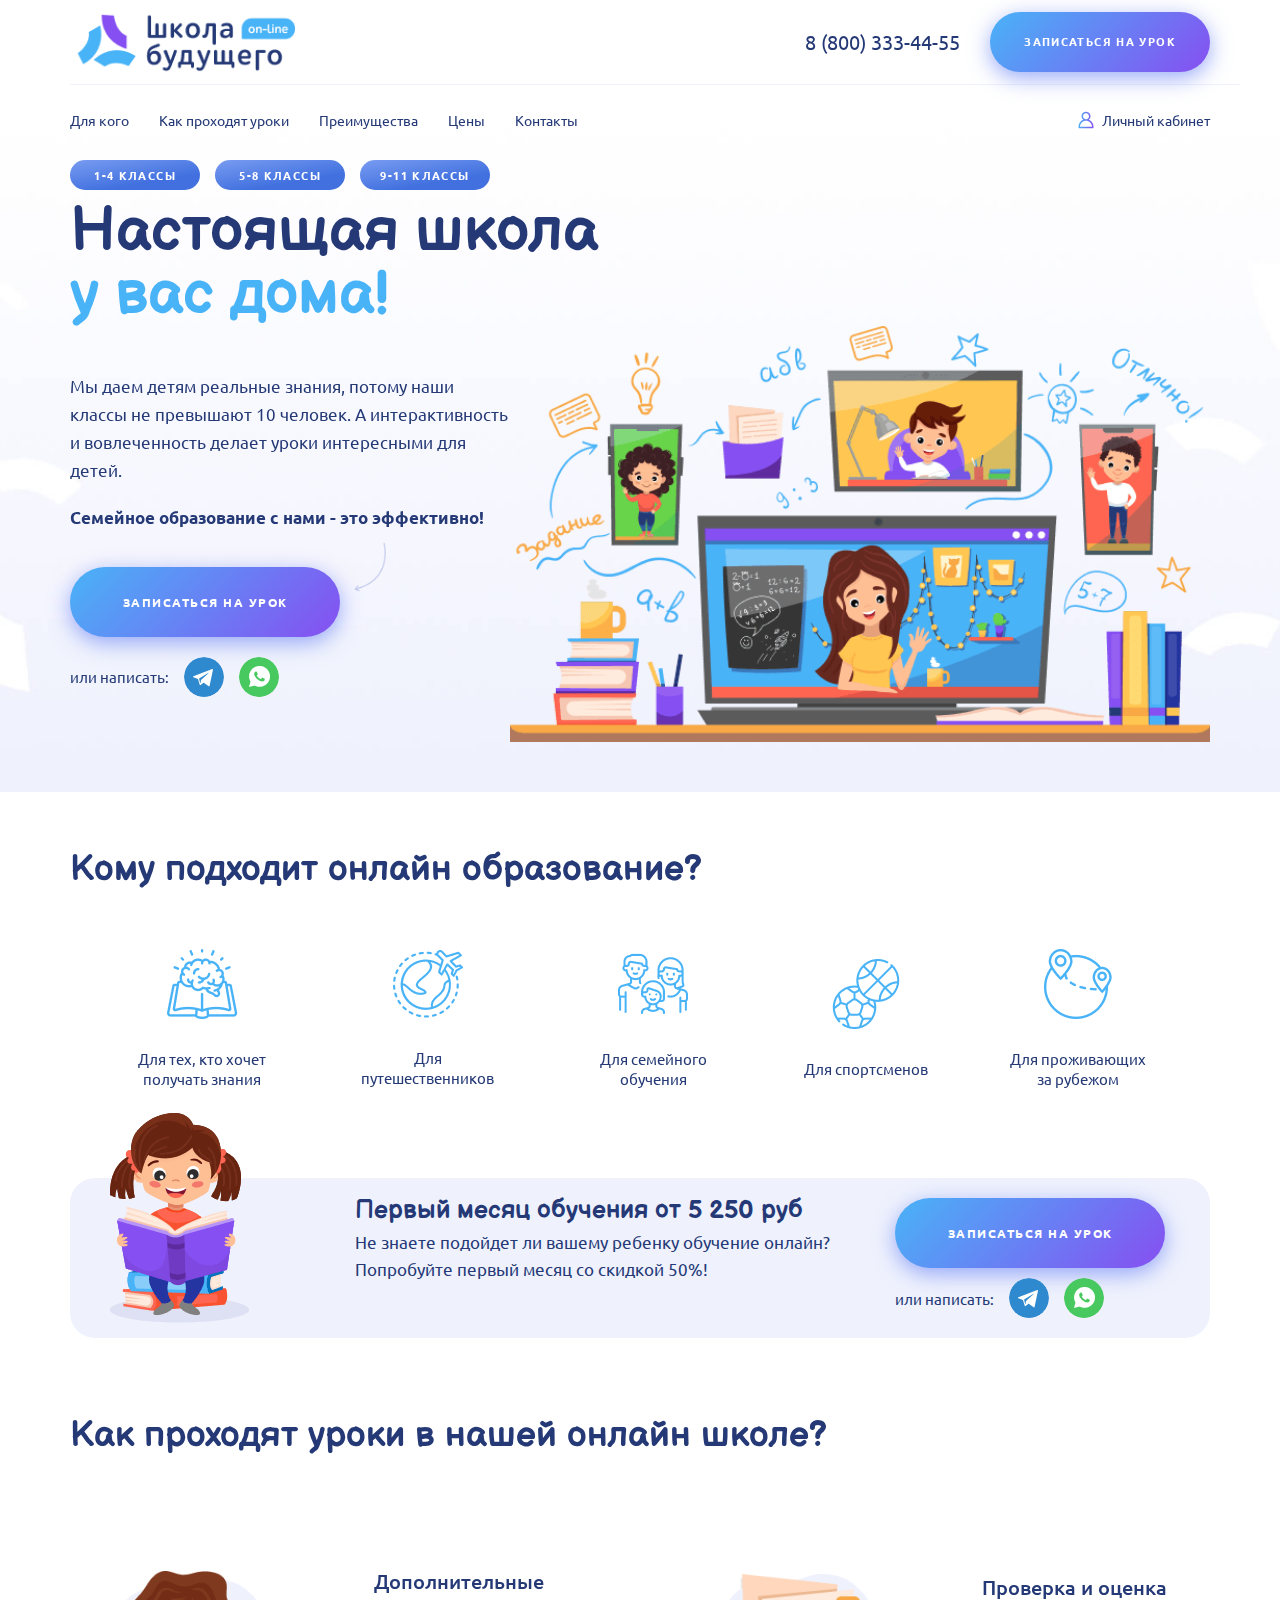
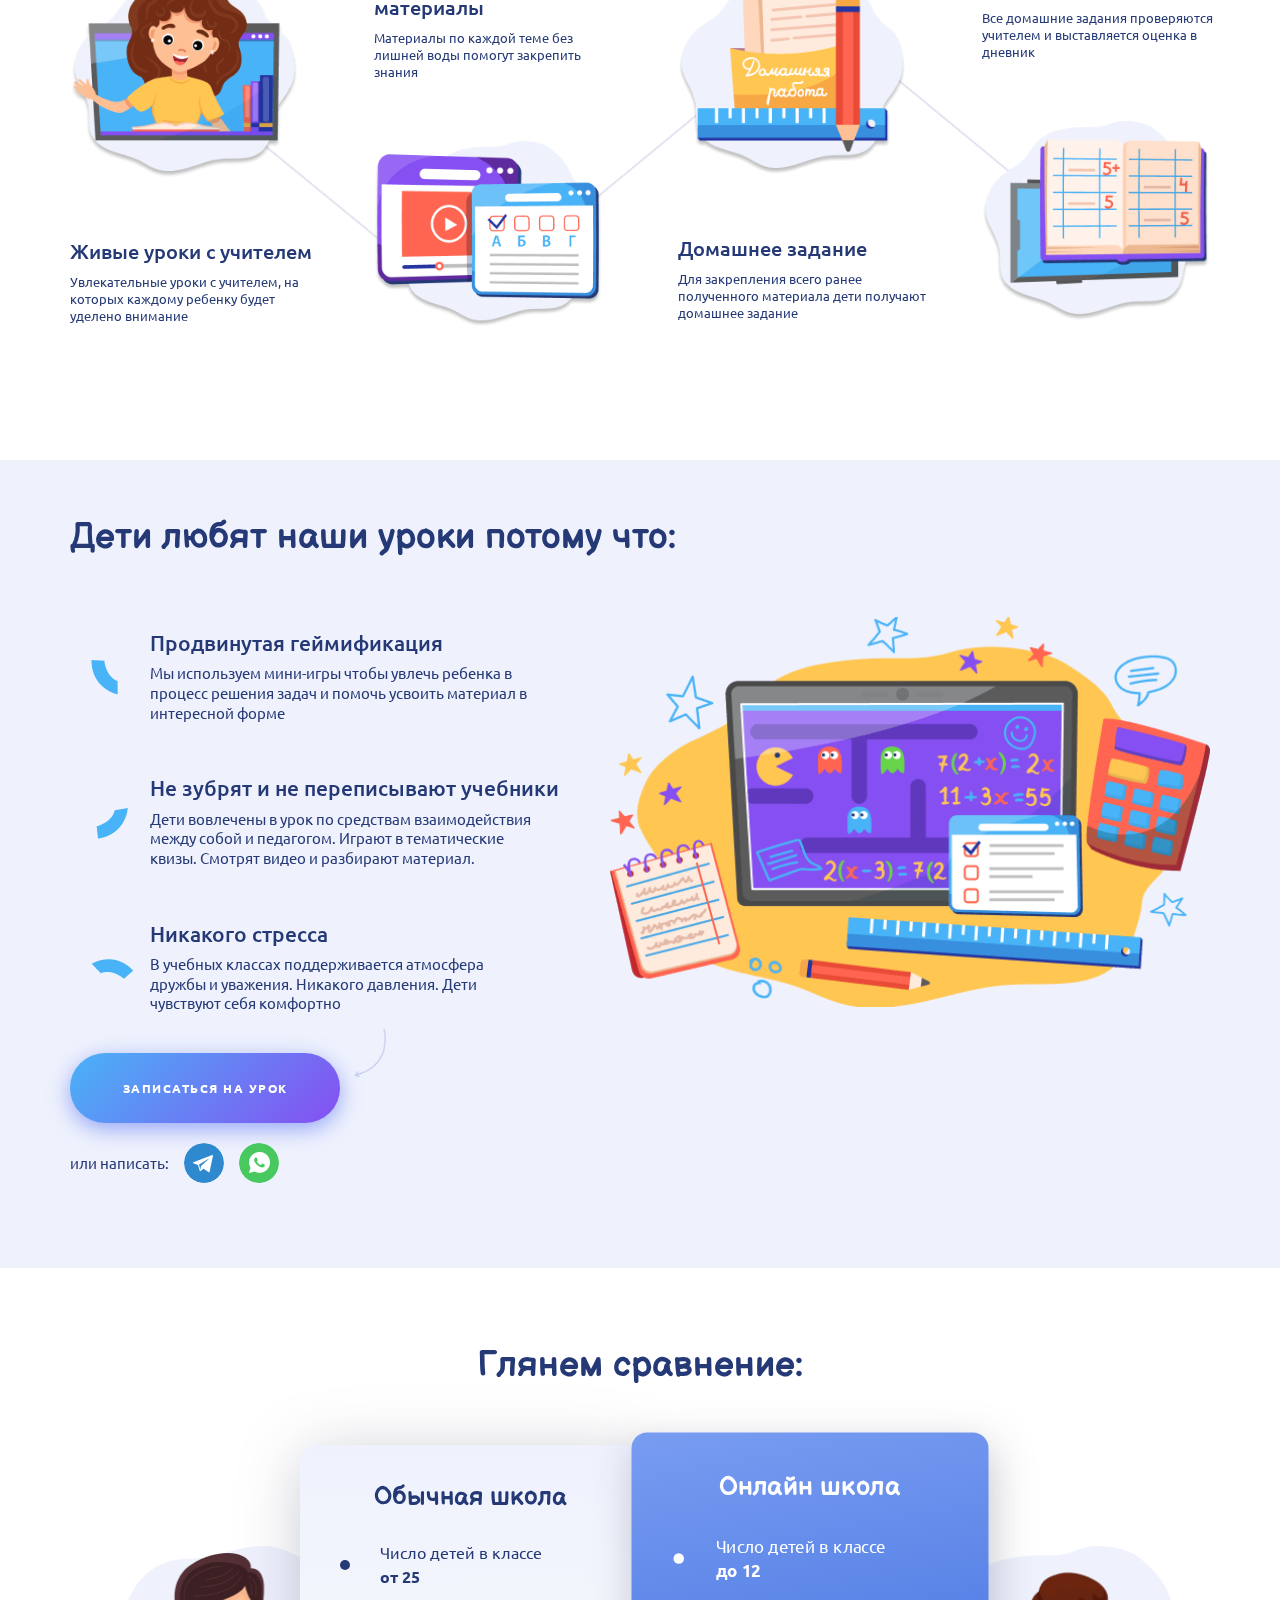
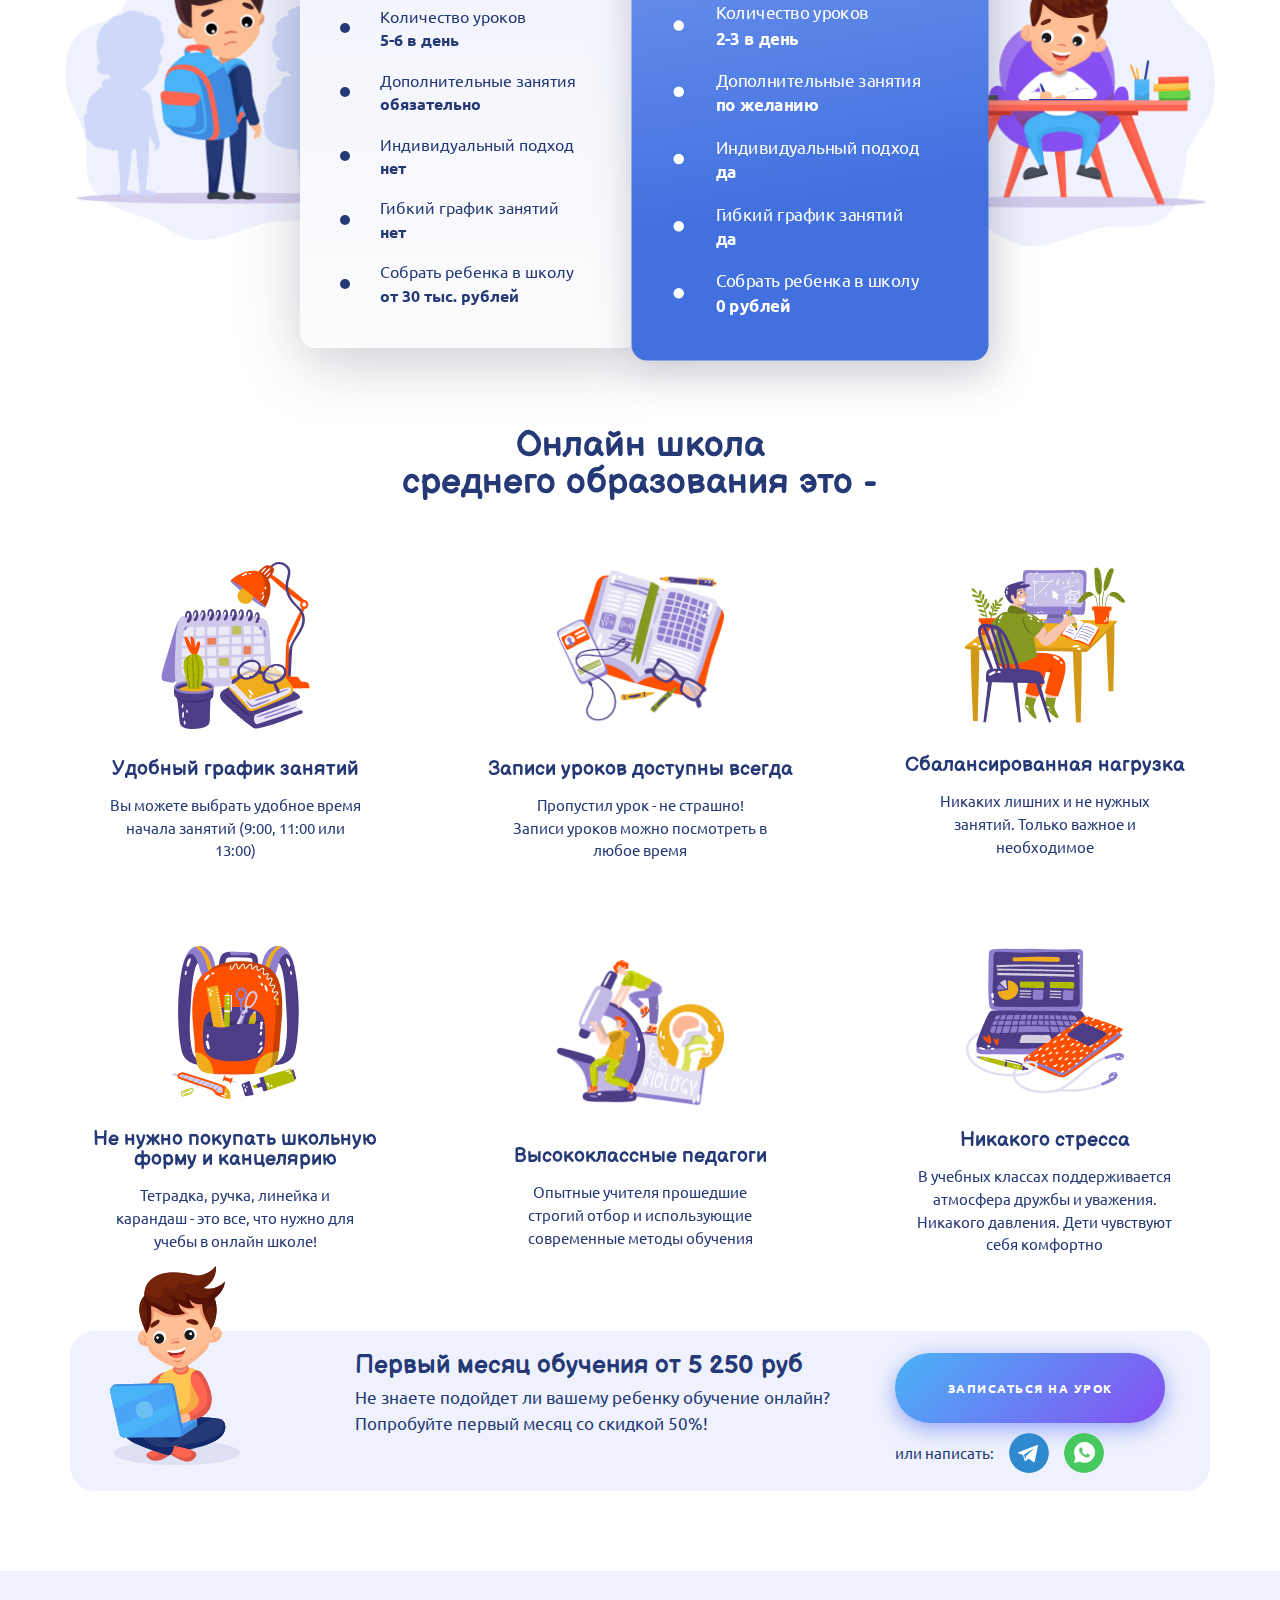
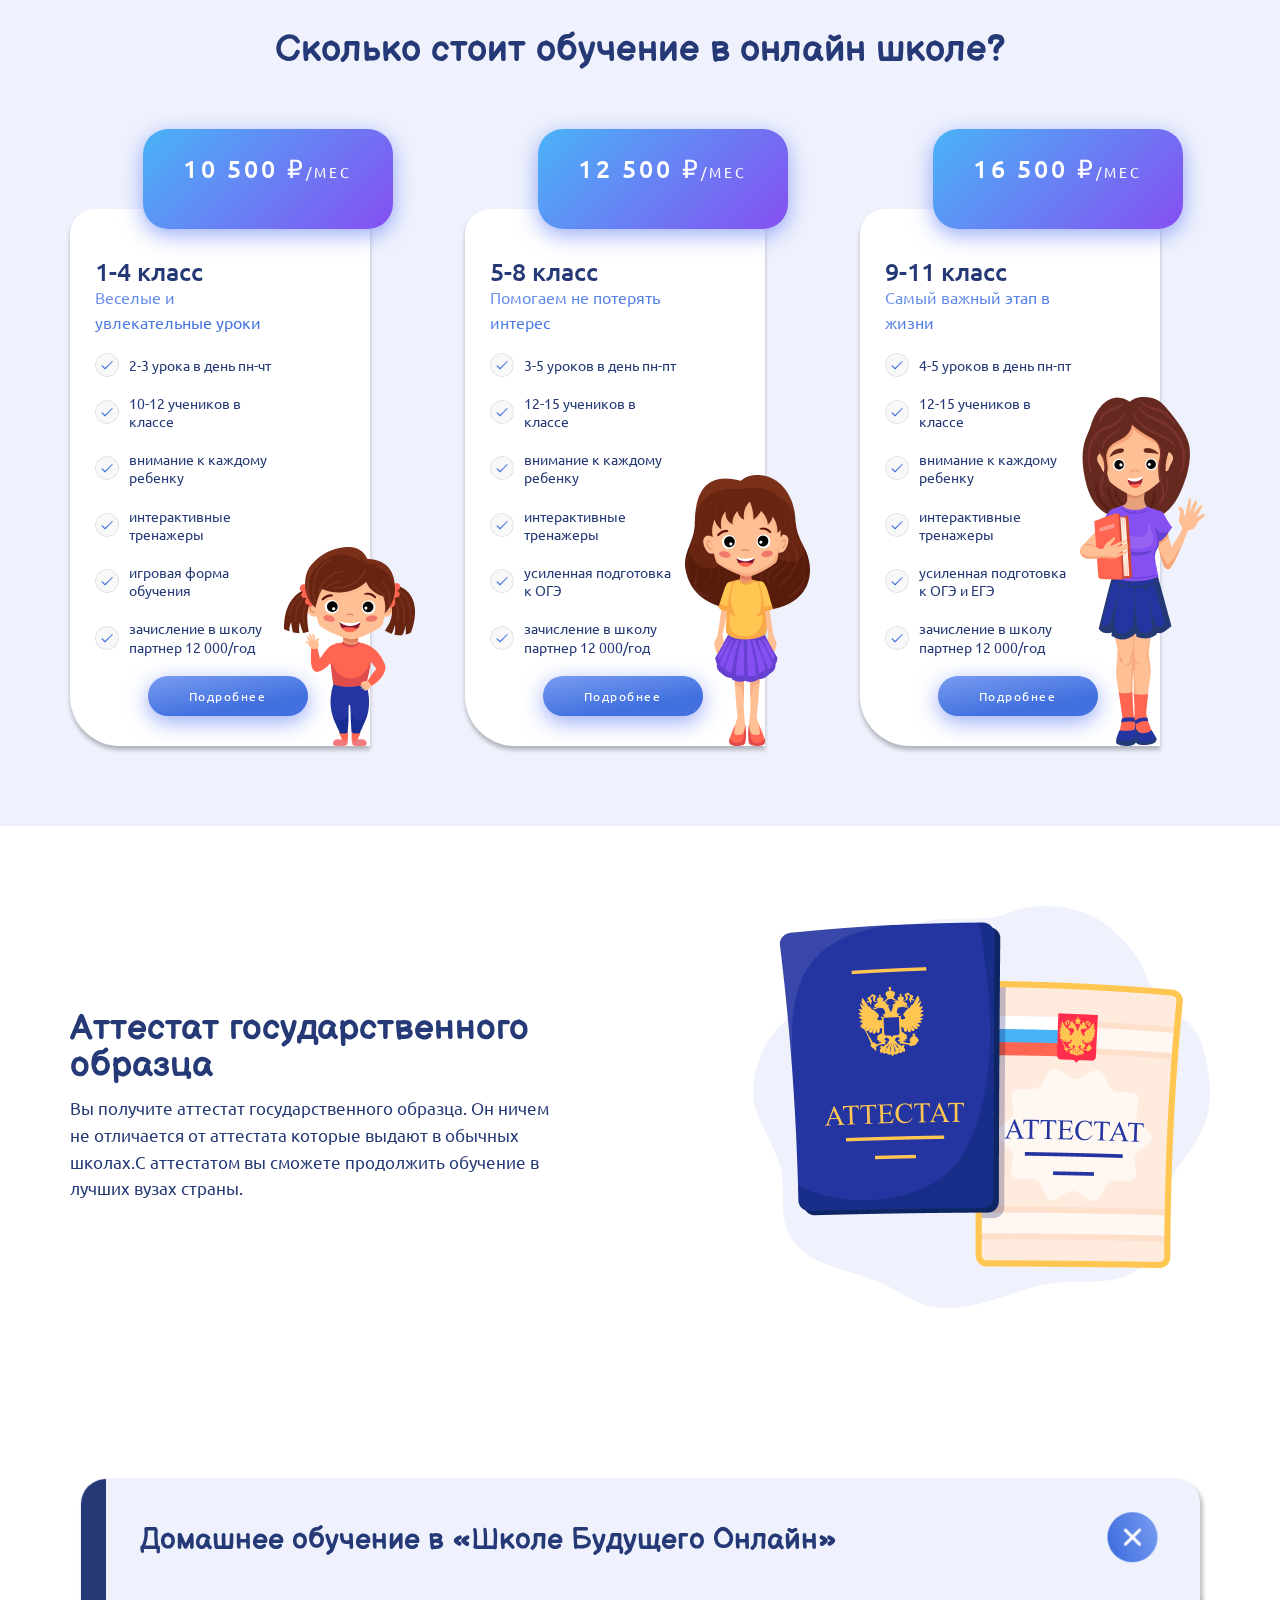
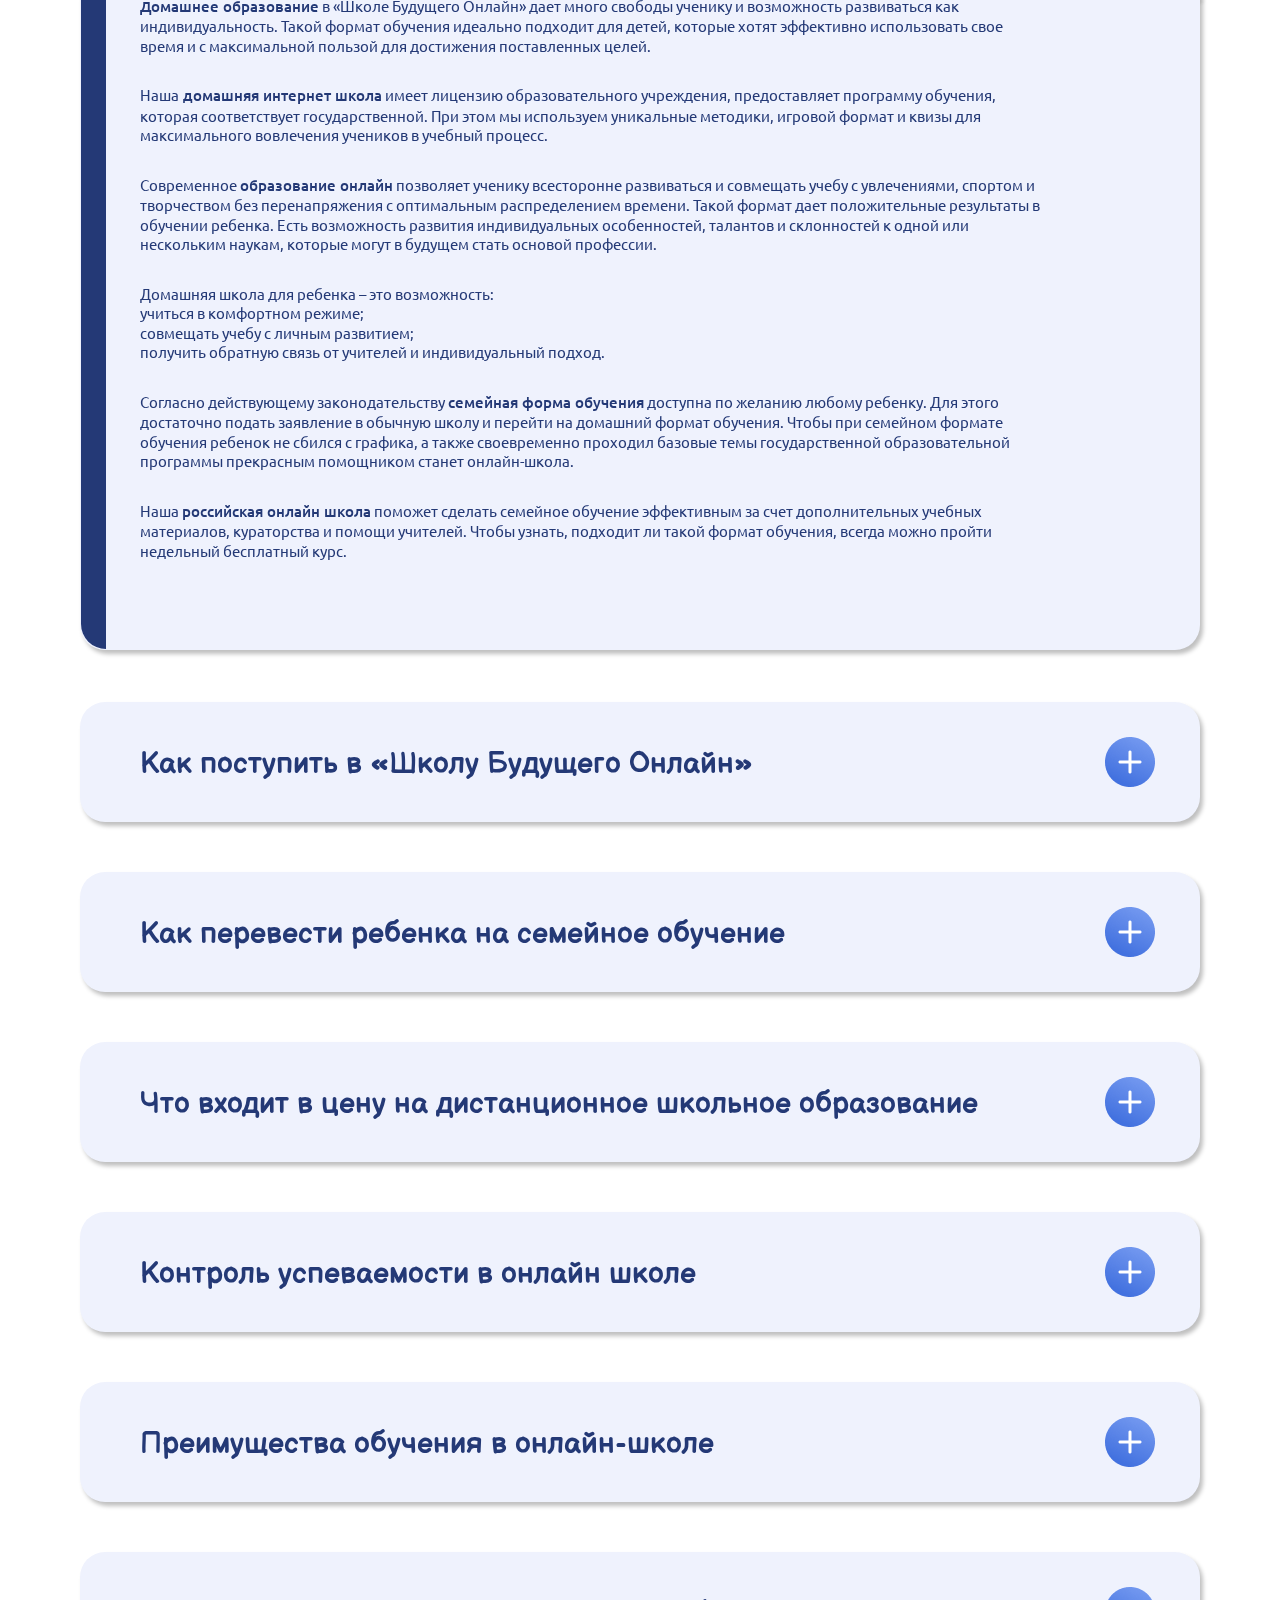
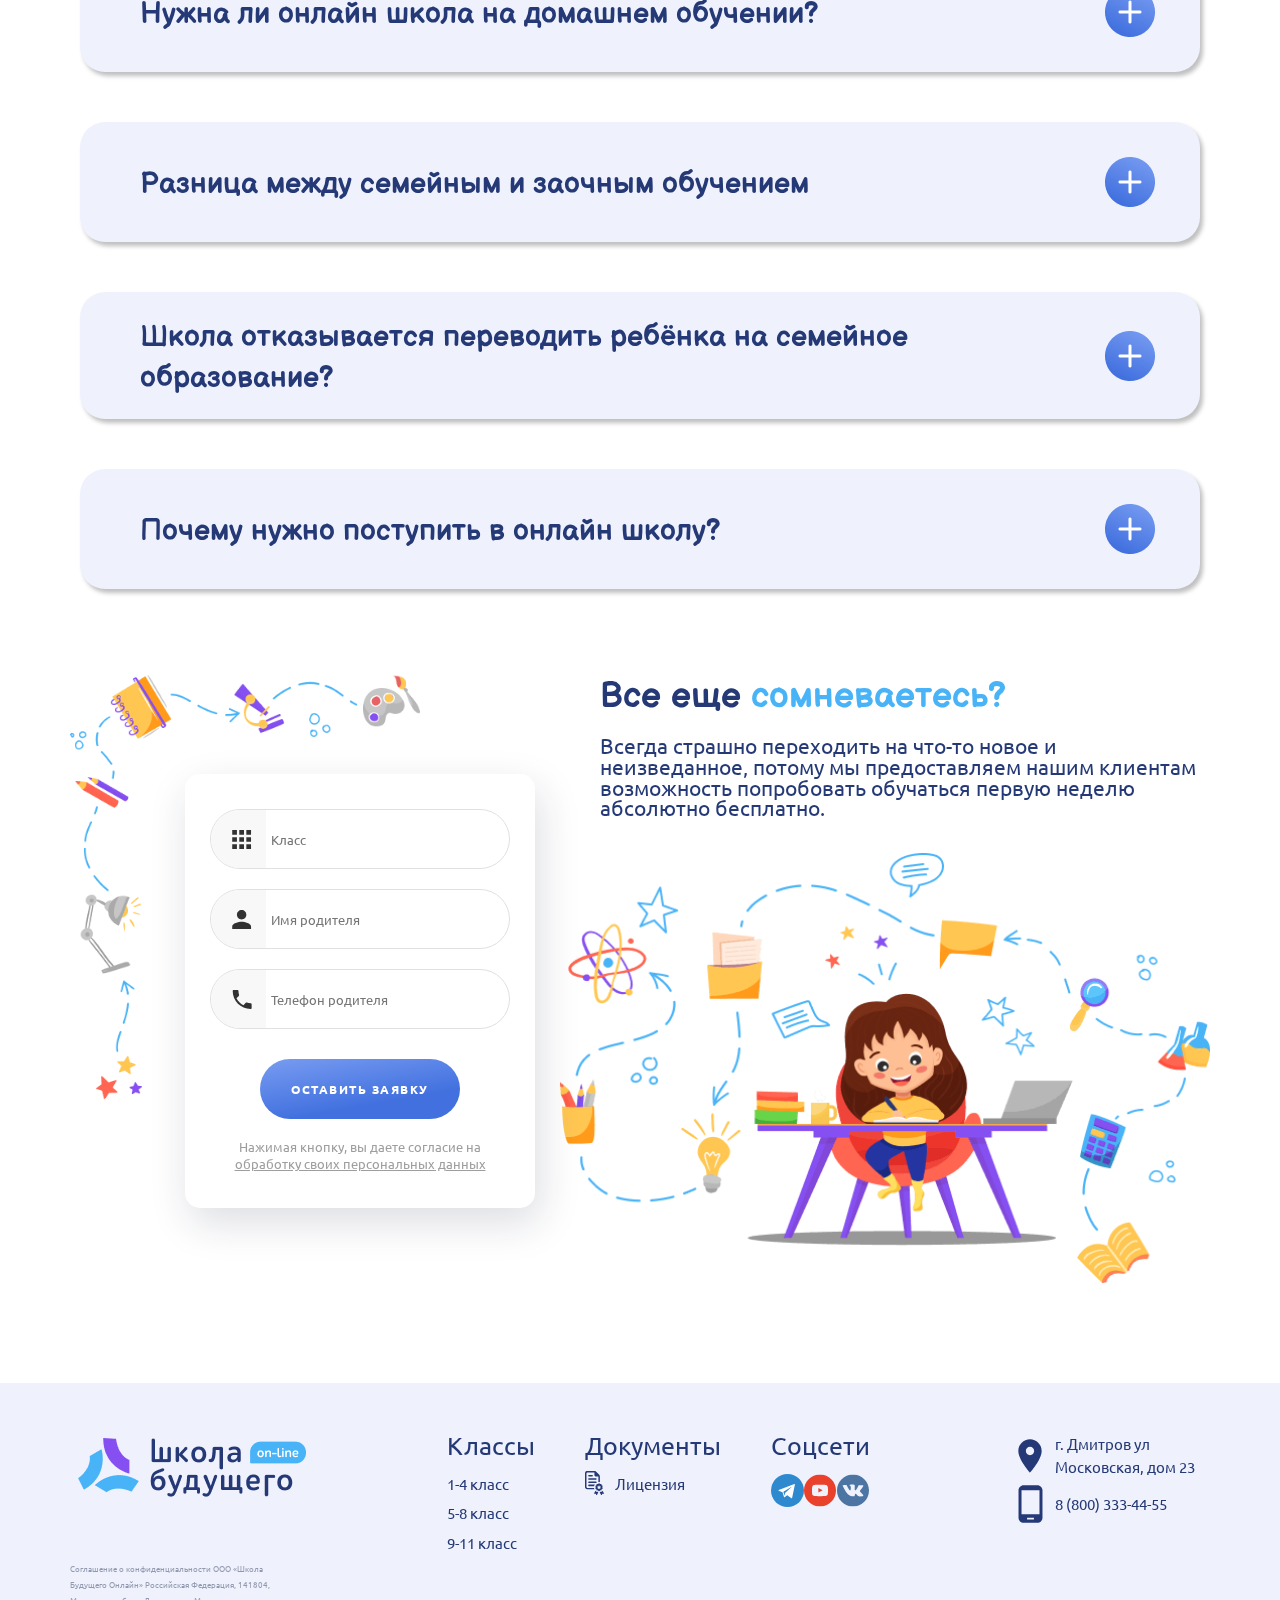
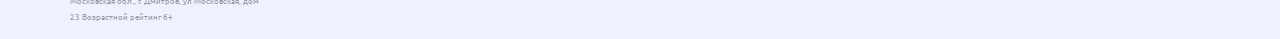
==== commit 78987a29: "Add files via upload" ====
--- a/index.html
+++ b/index.html
@@ -723,11 +723,42 @@
 
       <footer class="footer">
         <div class="footer__container">
-          <div class="footer__logo">
-            img.
-          </div>
-          <div class="footer__menu"></div>
-          <div class="footer__contacts"></div>
+          <div class="footer__wrapper">
+            <div class="footer__logo">
+              <div class="footer__logo_img">
+                <img src="img/logo.png" alt="школа будущего">
+              </div>
+              <p class="footer__privacy">Соглашение о конфиденциальности ООО «Школа Будущего Онлайн» Российская Федерация, 141804, Московская обл., г. Дмитров, ул Московская, дом 23 Возрастной рейтинг 6+</p>
+            </div>
+            <div class="footer__menu">
+              <div class="footer__menu_classes classes">
+                <h6 class="section__title classes__title">Классы</h6>
+                <ul class="classes__list">
+                  <li class="classes__item"><a href="#" class="classes__link">1-4 класс</a></li>
+                  <li class="classes__item"><a href="#" class="classes__link">5-8 класс</a></li>
+                  <li class="classes__item"><a href="#" class="classes__link">9-11 класс</a></li>
+                </ul>
+              </div>
+              <div class="footer__menu_docs docs">
+                <h6 class="section__title docs__title">Документы</h6>
+                <ul class="docs__list">
+                  <li class="docs__item"><a href="#" class="docs__link">Лицензия</a></li>
+                </ul>
+              </div>
+              <div class="footer__menu_social social">
+                <h6 class="section__title social__title">Соцсети</h6>
+                <div class="social__links">
+                  <a href="#" class="social__link social__link_tg"></a>
+                  <a href="#" class="social__link social__link_youtube"></a>
+                  <a href="#" class="social__link social__link_vk"></a>
+                </div>
+              </div>
+            </div>
+            <div class="footer__contacts contacts-footer">
+              <a href="https://goo.gl/maps/18g2Jjuuvad4erX66" target="_blank" class="contacts-footer__link contacts-footer_map">г. Дмитров ул Московская, дом 23</a>
+              <a href="tel:8(800)333-44-55" class="contacts-footer__link contacts-footer_tel">8 (800) 333-44-55</a>
+            </div>
+          </div>
         </div>
       </footer>
 			
--- a/css/style.css
+++ b/css/style.css
@@ -334,7 +334,7 @@
     display: none;
   }
   .header__content_top {
-    top: 0;
+    top: 8px;
     padding: 5px 0px 10px 0px;
     background-color: inherit;
     border-bottom: none;
@@ -437,7 +437,7 @@
 
 .social__tg {
   margin: 0px 15px 0px 0px;
-  background: url("../img/icons/social/tg.png") center/cover no-repeat;
+  background: url("../img/icons/social/tg.svg") center/cover no-repeat;
 }
 .social__wa {
   background: url("../img/icons/social/wa.png") center/cover no-repeat;
@@ -1225,7 +1225,7 @@
     height: 80px;
     top: -60px;
     right: -20px;
-    line-height: 2;
+    line-height: 2.3;
   }
 }
 @media (max-width: 999.99px) {
@@ -1541,6 +1541,10 @@
 .info ._active-item-info .item-info__content > *:last-child {
   margin-bottom: 90px;
 }
+.info ._active-item-info .item-info__btn {
+  transform-origin: center;
+  transform: rotate(45deg) translate(-33%, -40%);
+}
 
 .form {
   display: flex;
@@ -1656,6 +1660,9 @@
   line-height: 1;
   text-align: left;
 }
+.form__descr-title span {
+  color: #49b3f7;
+}
 .form__descr-text {
   margin-right: 10px;
   font-size: calc(14px + 6 * ((100vw - 320px) / 850));
@@ -1816,6 +1823,189 @@
     margin-bottom: 10px;
   }
 }
+.footer {
+  padding: 50px 0 15px 0;
+  background-color: #eff2fd;
+}
+.footer__wrapper {
+  display: flex;
+  align-items: flex-start;
+  justify-content: space-between;
+}
+.footer__logo_img {
+  max-width: 240px;
+  margin-bottom: 60px;
+}
+.footer__logo_img img {
+  width: 100%;
+  height: 100%;
+}
+.footer__privacy {
+  max-width: 200px;
+  font-size: 8px;
+  line-height: 2;
+  color: #9299AF;
+}
+.footer__menu {
+  display: flex;
+  align-items: flex-start;
+  justify-content: space-between;
+  column-gap: 50px;
+}
+.classes__title,
+.docs__title,
+.social__title {
+  margin-bottom: 15px;
+  font-family: "Ubuntu", sans-serif;
+  font-size: calc(18px + 6 * ((100vw - 320px) / 850));
+  font-weight: 400;
+}
+
+.classes__item:not(:last-child),
+.docs__item:not(:last-child),
+.social__item:not(:last-child) {
+  margin-bottom: 10px;
+}
+
+.classes__link,
+.docs__link,
+.social__link {
+  color: inherit;
+}
+
+.docs__item {
+  position: relative;
+  padding-left: 30px;
+}
+.docs__item::before {
+  content: "";
+  position: absolute;
+  top: 50%;
+  left: 0;
+  width: 20px;
+  height: 25px;
+  transform: translateY(-50%);
+  background: url("../img/icons/footer/license.svg") center/contain no-repeat;
+}
+.social__links {
+  display: flex;
+  align-items: center;
+  justify-content: space-between;
+}
+.social__link {
+  display: inline-block;
+  width: 33px;
+  height: 33px;
+  transition: all 0.2s ease;
+}
+.social__link:hover {
+  transform: scale(1.05);
+}
+.social__link_tg {
+  background: url("../img/icons/social/tg.svg") center/contain no-repeat;
+}
+.social__link_youtube {
+  background: url("../img/icons/social/youtube.svg") center/contain no-repeat;
+}
+.social__link_vk {
+  background: url("../img/icons/social/vk.svg") center/contain no-repeat;
+}
+
+.contacts-footer_map::before {
+  background: url("../img/icons//footer/footer-marker.svg") center/contain no-repeat;
+}
+.contacts-footer_tel::before {
+  background: url("../img/icons//footer/footer-phone.svg") center/contain no-repeat;
+}
+.contacts-footer__link {
+  display: block;
+  position: relative;
+  max-width: 200px;
+  padding-left: 45px;
+  line-height: 1.5;
+  color: inherit;
+}
+.contacts-footer__link:not(:last-child) {
+  margin-bottom: 15px;
+}
+.contacts-footer__link::before {
+  content: "";
+  position: absolute;
+  top: 50%;
+  left: 0;
+  width: 40px;
+  height: 40px;
+  transform: translateY(-50%);
+}
+
+@media (max-width: 999.99px) {
+  .footer {
+    position: relative;
+  }
+  .footer__wrapper {
+    flex-wrap: wrap;
+    margin-bottom: 95px;
+  }
+  .footer__privacy {
+    position: absolute;
+    bottom: 15px;
+    left: 50%;
+    transform: translateX(-50%);
+    text-align: center;
+  }
+  .footer__contacts {
+    display: flex;
+    flex-direction: row;
+    flex: 1 1 100%;
+    align-items: center;
+    justify-content: space-evenly;
+    row-gap: 30px;
+  }
+}
+@media (max-width: 766.99px) {
+  .footer__wrapper {
+    flex-direction: column;
+  }
+  .footer__menu, .footer__contacts {
+    width: 100%;
+  }
+  .footer__menu {
+    margin-bottom: 30px;
+  }
+  .docs__title {
+    margin-bottom: 25px;
+  }
+  .docs__item {
+    padding-left: 50px;
+  }
+  .docs__item::before {
+    top: 70%;
+    width: 40px;
+    height: 50px;
+  }
+}
+@media (max-width: 399.99px) {
+  .footer__menu {
+    flex-wrap: wrap;
+    row-gap: 25px;
+  }
+  .footer__menu_class, .footer__menu_docs {
+    width: 40%;
+  }
+  .footer__menu_social {
+    width: 40%;
+  }
+  .footer__contacts {
+    flex-direction: column;
+    align-items: flex-start;
+    row-gap: 10px;
+  }
+  .classes__title,
+.docs__title,
+.social__title {
+    text-align: left;
+  }
+}
 @media (max-width: 1199.99px) {
   [class*=__container] {
     max-width: 970px;
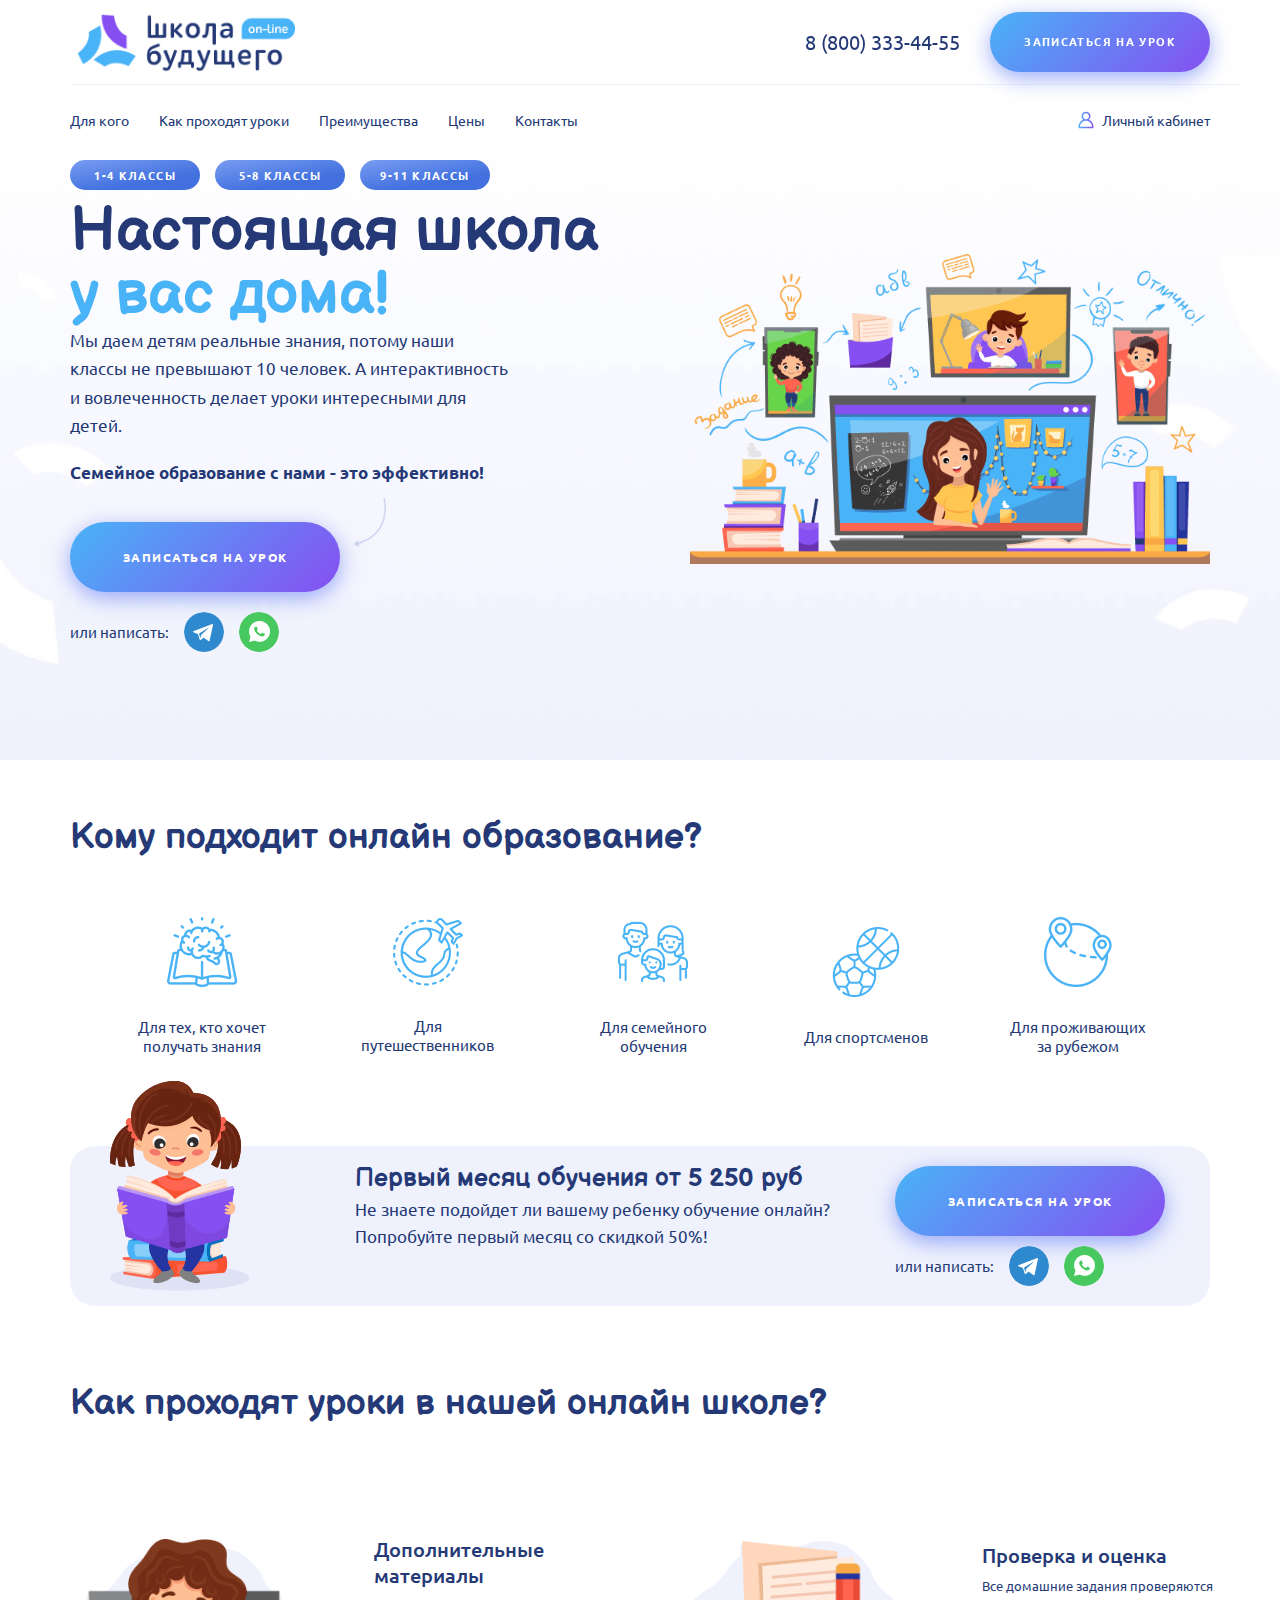
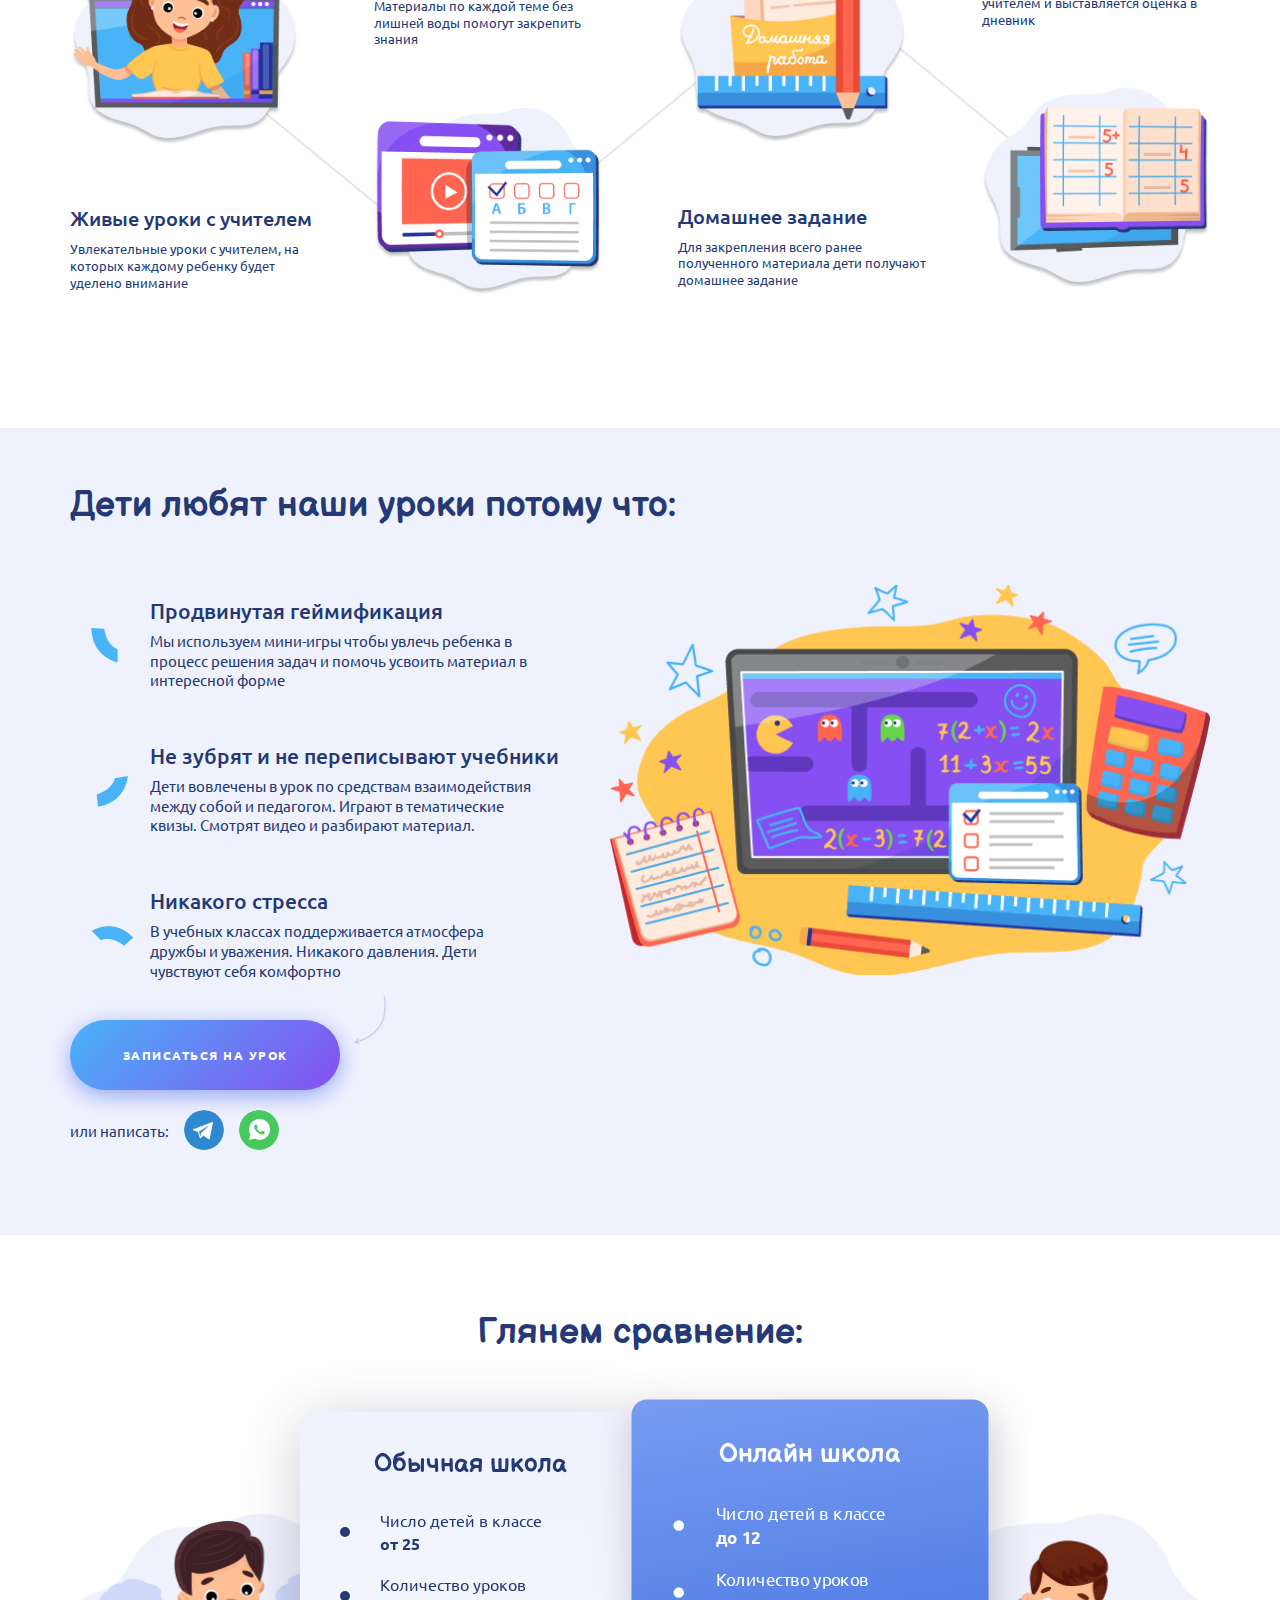
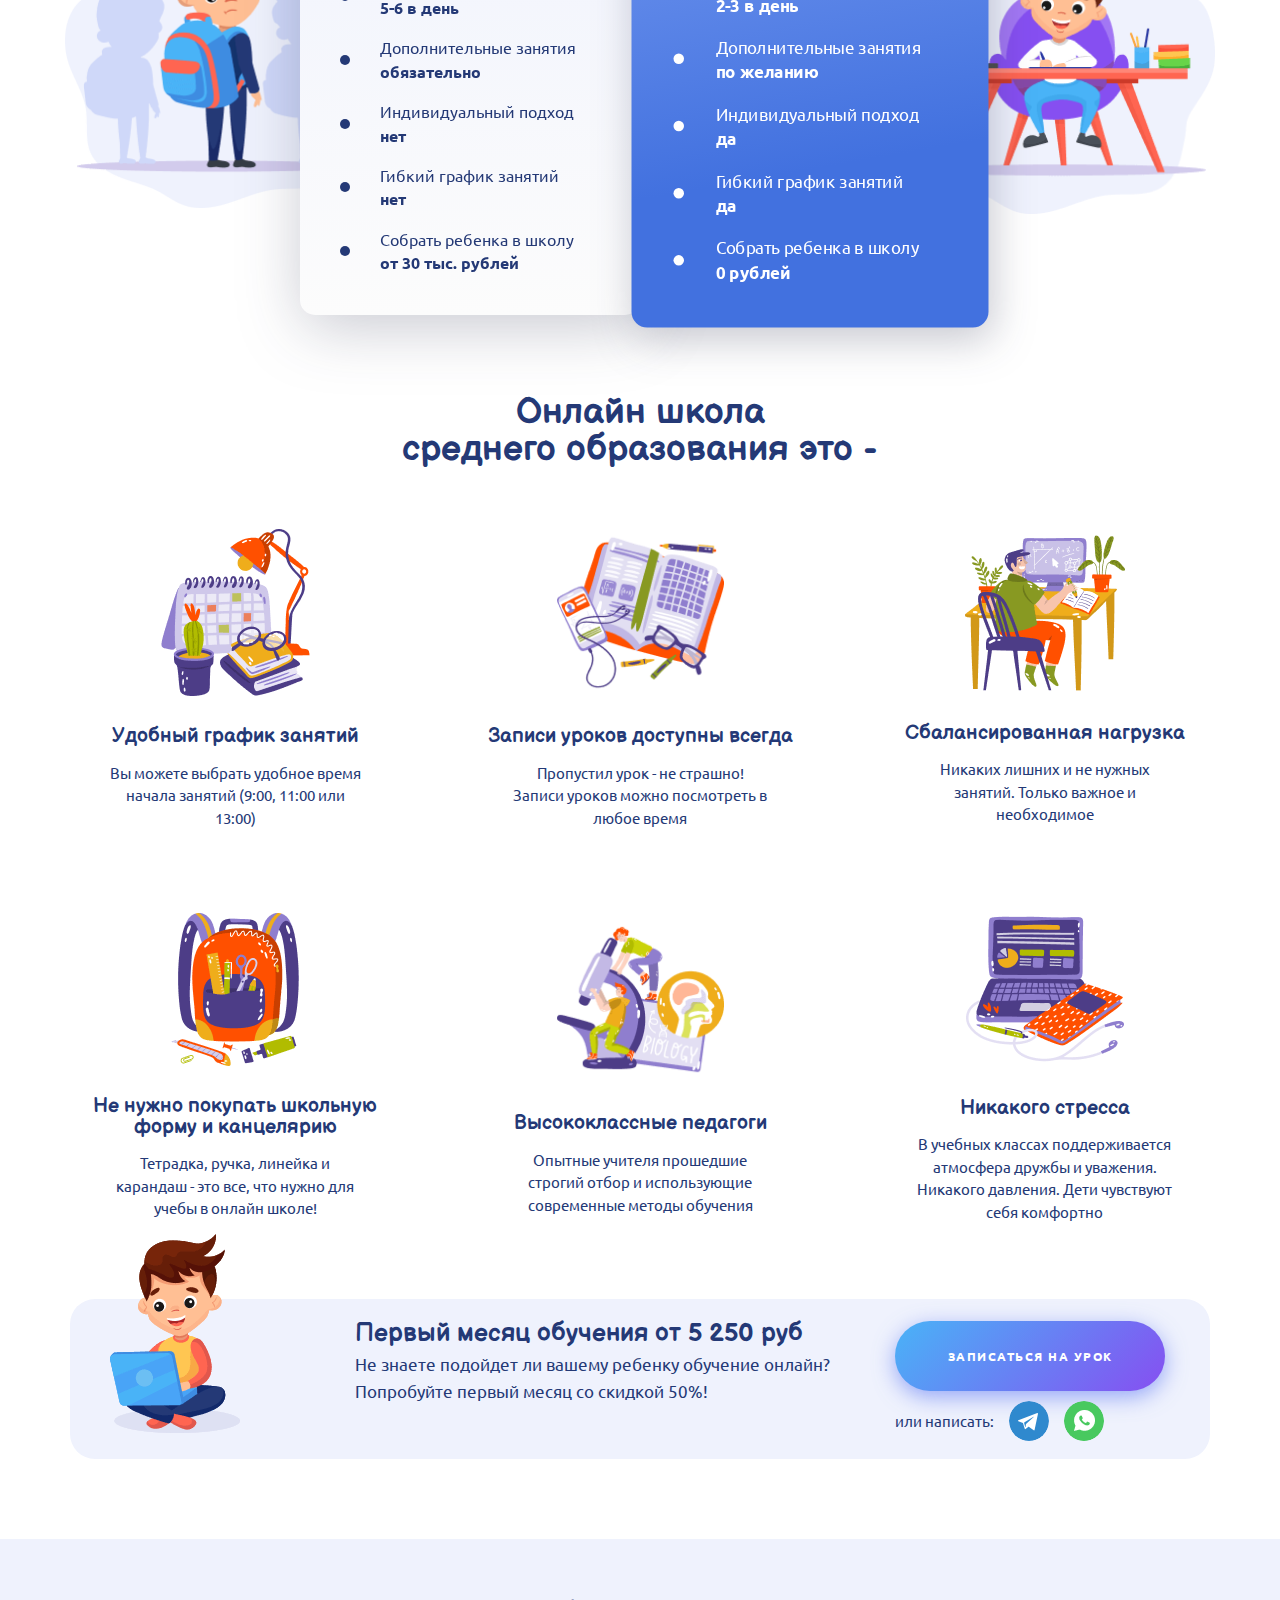
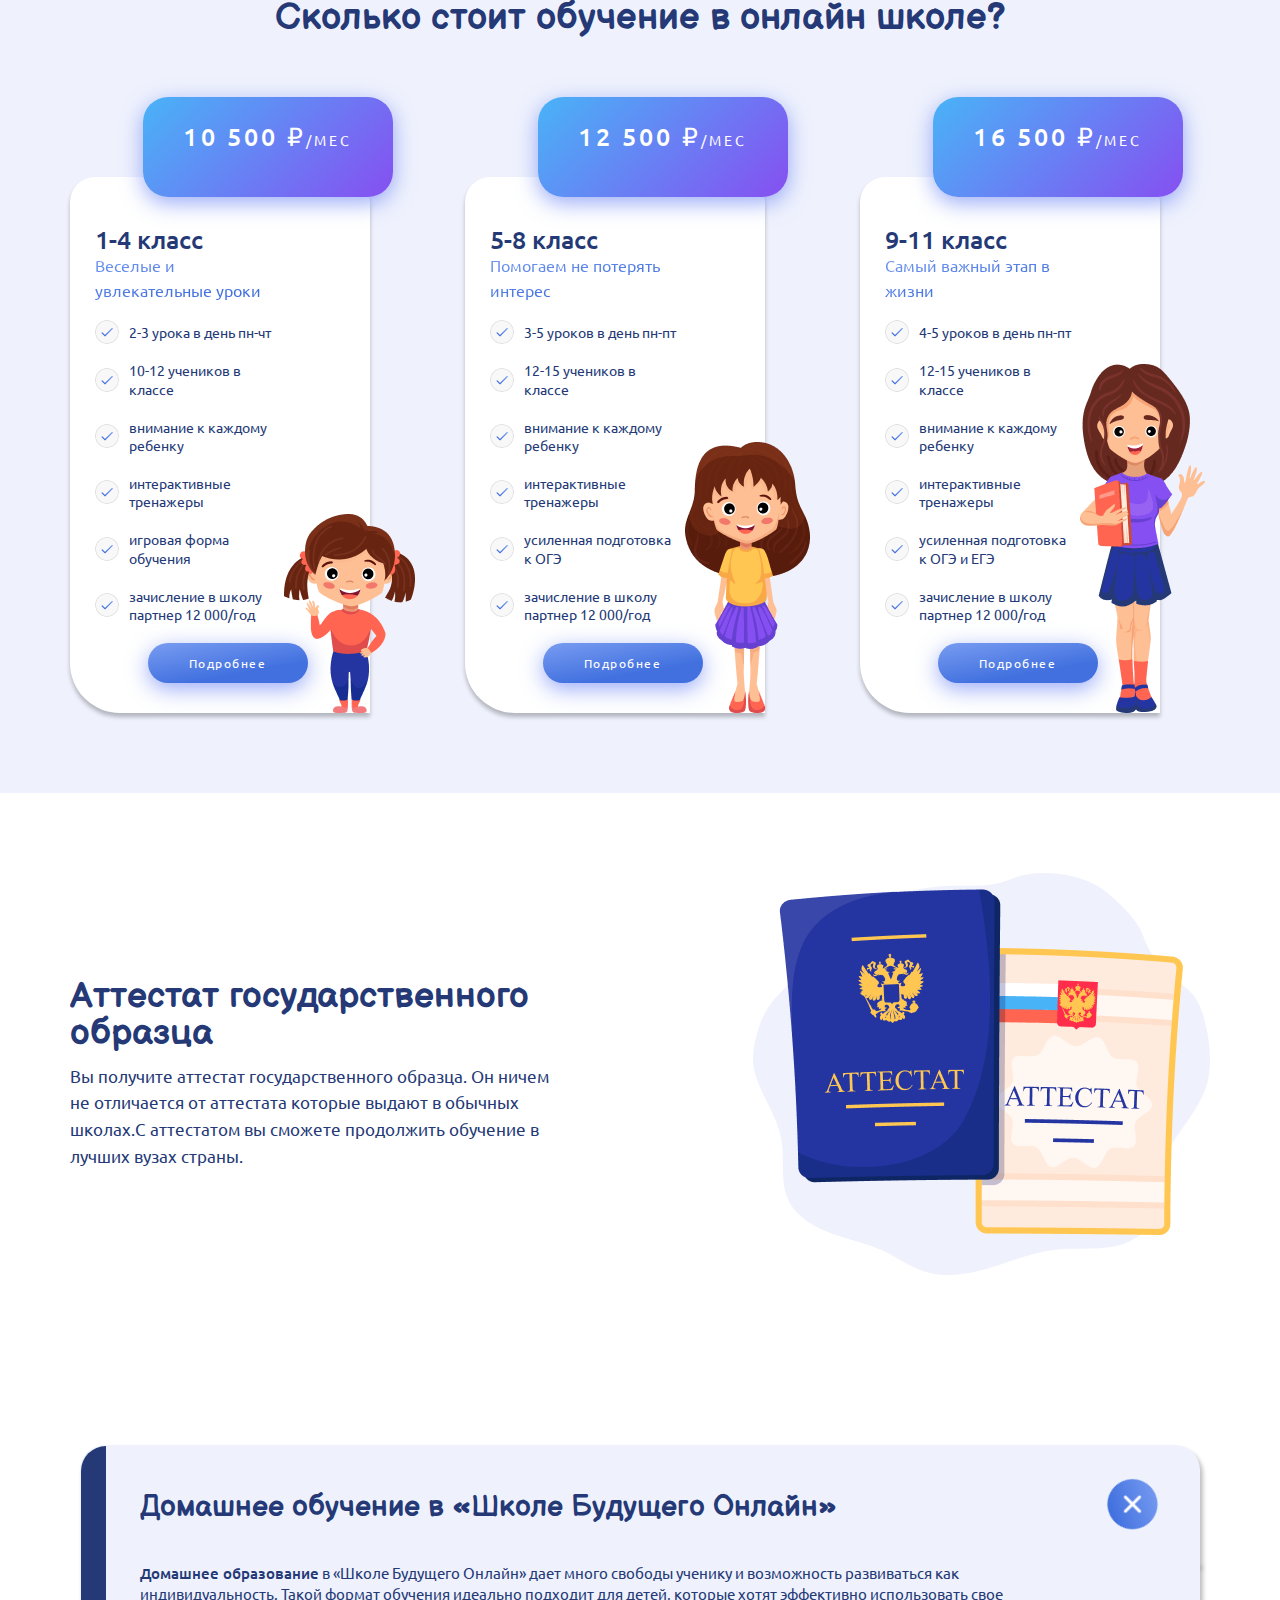
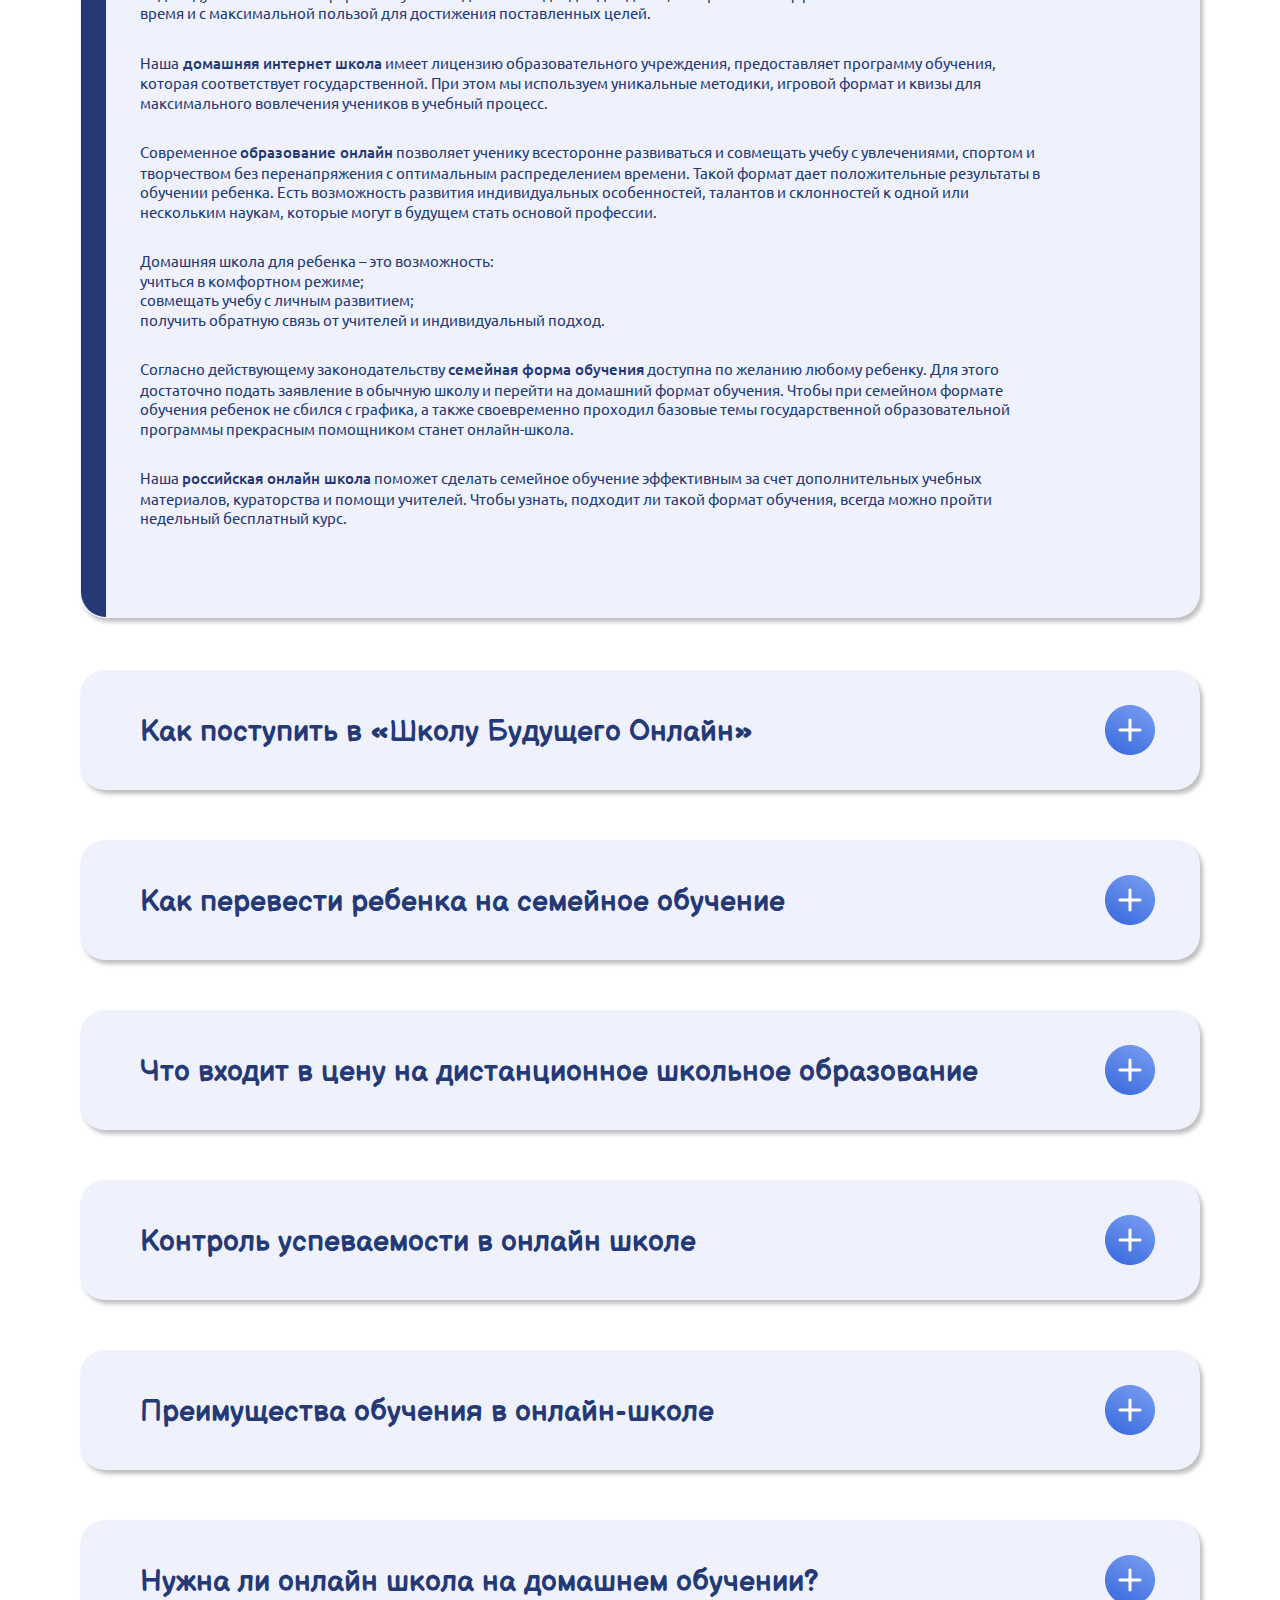
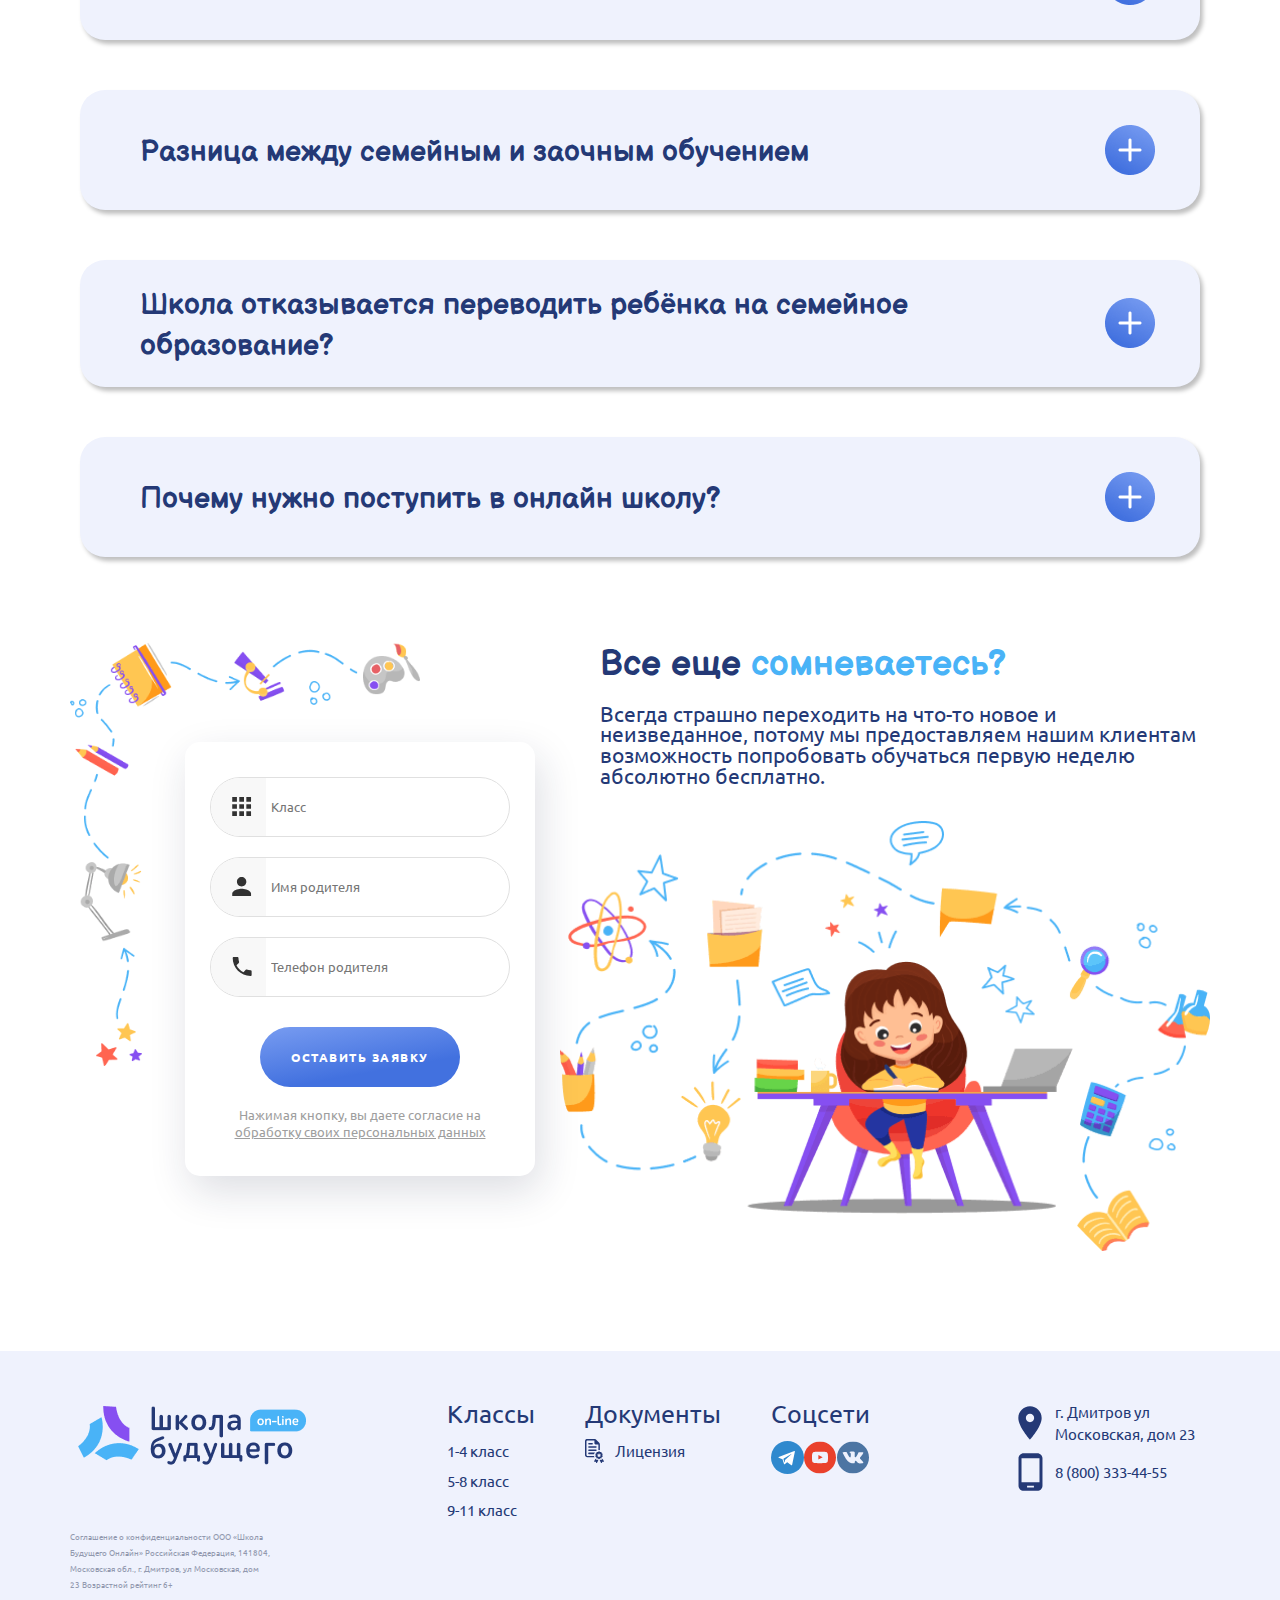
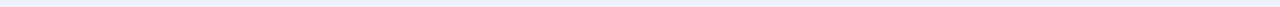
==== commit 0dbeee3c: "Add files via upload" ====
--- a/index.html
+++ b/index.html
@@ -48,28 +48,28 @@
               </div>
             </div>
             <div class="header__content_bottom bottom-header-content">
-              <button class="btn bottom-header-content__btn">1-4 классы</button>
-              <button class="btn bottom-header-content__btn">5-8 классы</button>
-              <button class="btn bottom-header-content__btn">9-11 классы</button>
-            </div>
+              <a href="pages/1-4classes.html" class="btn bottom-header-content__btn">1-4 классы</a>
+              <a href="pages/5-8classes.html"" class="btn bottom-header-content__btn">5-8 классы</a>
+              <a href="pages/9-11classes.html"" class="btn bottom-header-content__btn">9-11 классы</a>
+            </div>
+          </div>
+        </div>
+        <div class="mobile-menu">
+          <div class="header__links mobile-menu__link">
+            <ul class="header__list mobile-menu__list">
+              <li class="header__item mobile-menu__item"><a href="#" class="header__link mobile-menu__link">Для кого</a></li>
+              <li class="header__item mobile-menu__item"><a href="#" class="header__link mobile-menu__link">Как проходят уроки</a></li>
+              <li class="header__item mobile-menu__item"><a href="#" class="header__link mobile-menu__link">Преимущества</a></li>
+              <li class="header__item mobile-menu__item"><a href="#" class="header__link mobile-menu__link">Цены</a></li>
+              <li class="header__item mobile-menu__item"><a href="#" class="header__link mobile-menu__link">Контакты</a></li>
+            </ul>
+          </div>
+          <div class="header__user mobile-menu__user">
+            <a href="#" class="header__user_link mobile-menu__user_link">Личный кабинет</a>
+            <a class="header__tel mobile-menu__tel" href="tel:88003334455">8 (800) 333-44-55</a>
           </div>
         </div>
       </header>
-      <div class="mobile-menu">
-        <div class="header__links mobile-menu__link">
-          <ul class="header__list mobile-menu__list">
-            <li class="header__item mobile-menu__item"><a href="#" class="header__link mobile-menu__link">Для кого</a></li>
-            <li class="header__item mobile-menu__item"><a href="#" class="header__link mobile-menu__link">Как проходят уроки</a></li>
-            <li class="header__item mobile-menu__item"><a href="#" class="header__link mobile-menu__link">Преимущества</a></li>
-            <li class="header__item mobile-menu__item"><a href="#" class="header__link mobile-menu__link">Цены</a></li>
-            <li class="header__item mobile-menu__item"><a href="#" class="header__link mobile-menu__link">Контакты</a></li>
-          </ul>
-        </div>
-        <div class="header__user mobile-menu__user">
-          <a href="#" class="header__user_link mobile-menu__user_link">Личный кабинет</a>
-          <a class="header__tel mobile-menu__tel" href="tel:88003334455">8 (800) 333-44-55</a>
-        </div>
-      </div>
 
       <main class="main">
 
--- a/css/style.css
+++ b/css/style.css
@@ -10,24 +10,13 @@
   color: #243976;
   background-color: #fff;
 }
-body::after {
-  content: "";
-  position: fixed;
-  top: 0;
-  left: 0;
-  z-index: -2;
-  width: 100vw;
-  height: 100vh;
-  background-color: rgba(0, 0, 0, 0.3);
-  opacity: 0;
-  transition: all 0.3s ease;
-}
 
 ._block {
   overflow-y: hidden;
 }
-._block::after {
+._block .header::after {
   z-index: 700;
+  transform: translateY(0);
   opacity: 1;
 }
 
@@ -90,6 +79,19 @@
   width: 100%;
   padding: 15px 0px 15px 0px;
 }
+.header::after {
+  content: "";
+  position: fixed;
+  top: 0;
+  left: 0;
+  z-index: -2;
+  width: 100vw;
+  height: 100vh;
+  background-color: rgba(0, 0, 0, 0.3);
+  opacity: 0;
+  transform: translateY(150%);
+  transition: all 0.3s ease;
+}
 .header__content {
   position: relative;
   top: 80px;
@@ -186,7 +188,7 @@
   height: 30px;
   padding: 5px;
   font-size: 11px;
-  line-height: 1;
+  line-height: 1.9;
   background-image: linear-gradient(350deg, rgb(66, 113, 223) 32%, rgb(120, 156, 241) 100%);
   box-shadow: none;
   transition: all 0.2s ease;
@@ -1823,6 +1825,491 @@
     margin-bottom: 10px;
   }
 }
+.intro__title span {
+  display: inline-block;
+}
+.intro__descr_img {
+  position: relative;
+  top: -80px;
+  right: 0;
+  max-width: 520px;
+  max-height: 490px;
+}
+.intro__descr_img img {
+  width: 100%;
+  height: 100%;
+}
+
+@media (max-width: 1199.99px) {
+  .intro__descr_img {
+    top: -50px;
+  }
+}
+.programm {
+  padding: 40px 0;
+}
+.programm__header {
+  margin-bottom: 40px;
+}
+.programm__header_btns {
+  display: flex;
+  align-items: center;
+  justify-content: flex-start;
+  column-gap: 15px;
+}
+.programm__header_btn {
+  width: 145px;
+  height: 65px;
+  padding: 15px 20px;
+  border-radius: 15px;
+  font-family: "Balsamiq Sans", sans-serif;
+  color: #243976;
+  text-align: center;
+  font-size: 23px;
+  line-height: 1;
+  text-transform: lowercase;
+  background-color: #eff2fd;
+  background-image: linear-gradient(315deg, rgba(133, 79, 241, 0.1) 0%, rgba(73, 179, 247, 0.1) 100%);
+  box-shadow: 4px 4px 4px rgba(0, 0, 0, 0.25);
+}
+.programm__header_btn:hover {
+  color: #fff;
+  background-image: linear-gradient(315deg, rgb(134, 79, 241) 0%, rgb(73, 179, 247) 100%);
+  filter: drop-shadow(14px 22px 40px rgba(30, 35, 66, 0.28));
+}
+.programm__title {
+  margin-bottom: 30px;
+  text-align: left;
+}
+.programm-content {
+  padding: 0 15px;
+}
+.programm-content__wrapper {
+  max-width: 1650px;
+  padding: 40px 0 60px 0;
+  margin: 0 auto;
+  margin-bottom: 40px;
+  border-radius: 190px;
+  background-color: #eff2fd;
+}
+.content-programm__bottom_title {
+  margin-bottom: 20px;
+}
+.content-programm__bottom_descr {
+  display: flex;
+  justify-content: space-between;
+  column-gap: 30px;
+  width: 100%;
+  margin-bottom: 35px;
+}
+.content-programm__bottom_text {
+  max-width: 420px;
+}
+.content-programm__bottom_btns {
+  display: flex;
+  column-gap: 30px;
+}
+.content-programm__bottom_btn {
+  display: flex;
+  flex-direction: column;
+  justify-content: center;
+  position: relative;
+  width: 260px;
+  height: 70px;
+  border-radius: 25px;
+  padding: 10px 30px 10px 80px;
+  background-image: linear-gradient(350deg, rgb(66, 113, 223) 32%, rgb(120, 156, 241) 100%);
+  text-align: center;
+  font-size: 20px;
+  line-height: 1.2;
+  color: #fff;
+}
+.content-programm__bottom_btn::before {
+  content: "";
+  position: absolute;
+  top: 50%;
+  left: 15px;
+  width: 40px;
+  height: 40px;
+  border-radius: 50%;
+  background-color: #fff;
+  box-shadow: inset 0px 4px 4px rgba(0, 0, 0, 0.25);
+  transform: translateY(-50%);
+}
+.content-programm__bottom_btn::after {
+  content: "";
+  position: absolute;
+  top: 52%;
+  left: 22px;
+  width: 26px;
+  height: 26px;
+  transform: translateY(-50%);
+}
+.content-programm__bottom_drawing::after {
+  background: url("../../img/icons/oneToFourClasses/drawing.svg") center/contain no-repeat;
+}
+.content-programm__bottom_music::after {
+  left: 24px;
+  background: url("../../img/icons/oneToFourClasses/music.svg") center/contain no-repeat;
+}
+.content-programm__bottom_subtitle {
+  margin-bottom: 40px;
+  font-size: calc(16px + 4 * ((100vw - 320px) / 850));
+}
+.content-programm__bottom_form-wrapper {
+  width: 100%;
+}
+.content-programm__bottom_form-pc {
+  display: flex;
+  align-items: center;
+  justify-content: space-between;
+  column-gap: 10px;
+}
+.content-programm__bottom_form-class, .content-programm__bottom_form-name, .content-programm__bottom_form-tel {
+  display: block;
+  position: relative;
+  width: 260px;
+  height: 60px;
+  border-radius: 32px;
+  padding: 15px 15px 15px 65px;
+  background-color: inherit;
+  border: 1px solid #243976;
+  color: #243976;
+  overflow: hidden;
+}
+.content-programm__bottom_form-class input, .content-programm__bottom_form-name input, .content-programm__bottom_form-tel input {
+  background-color: inherit;
+  line-height: 2.2;
+}
+.content-programm__bottom_form-class::before, .content-programm__bottom_form-name::before, .content-programm__bottom_form-tel::before {
+  content: "";
+  position: absolute;
+  top: 0px;
+  left: 0;
+  width: 55px;
+  height: 100%;
+  background: linear-gradient(180deg, #ffffff 0%, #ebf8f8 100%);
+}
+.content-programm__bottom_form-class::after, .content-programm__bottom_form-name::after, .content-programm__bottom_form-tel::after {
+  content: "";
+  position: absolute;
+  top: 50%;
+  left: 20px;
+  width: 20px;
+  height: 20px;
+  transform: translateY(-50%);
+}
+.content-programm__bottom_form-class::after {
+  background: url("../../img/icons/form/form-class.svg") center/contain no-repeat;
+}
+.content-programm__bottom_form-name::after {
+  background: url("../../img/icons/form/form-user.svg") center/contain no-repeat;
+}
+.content-programm__bottom_form-tel::after {
+  background: url("../../img/icons/form/form-phone.svg") center/contain no-repeat;
+}
+.content-programm__bottom_form-mob {
+  display: none;
+}
+
+.top-programm-content {
+  display: flex;
+  align-items: flex-start;
+  justify-content: space-between;
+  column-gap: 30px;
+}
+.top-programm-content__descr {
+  max-width: 490px;
+  padding: 30px 0px 0px 0px;
+  margin-bottom: 60px;
+}
+.top-programm-content__descr_btn {
+  position: static;
+  font-size: calc(24px + 4 * ((100vw - 320px) / 850));
+  line-height: 2.2;
+}
+.top-programm-content__title {
+  margin-bottom: 20px;
+}
+.top-programm-content__text {
+  margin-bottom: 40px;
+  font-size: calc(14px + 3 * ((100vw - 320px) / 850));
+}
+.top-programm-content__list {
+  margin-bottom: 30px;
+}
+.top-programm-content__item {
+  position: relative;
+  font-size: 20px;
+  font-weight: 500;
+  padding: 0px 0px 0px 50px;
+}
+.top-programm-content__item:not(:last-child) {
+  margin-bottom: 45px;
+}
+.top-programm-content__item::before {
+  content: "";
+  position: absolute;
+  top: 50%;
+  left: 0;
+  width: 30px;
+  height: 30px;
+  transform: translateY(-50%);
+}
+.top-programm-content__item:nth-child(1)::before {
+  background: url("../../img/icons/oneToFourClasses/lesson-in-day.svg") center/contain no-repeat;
+}
+.top-programm-content__item:nth-child(2)::before {
+  background: url("../../img/icons/oneToFourClasses/calendar.svg") center/contain no-repeat;
+}
+.top-programm-content__item:nth-child(3)::before {
+  background: url("../../img/icons/oneToFourClasses/holidays.svg") center/contain no-repeat;
+}
+.top-programm-content__img {
+  max-width: 380px;
+  max-height: 240px;
+  margin: 0 auto;
+  margin-bottom: 20px;
+}
+.top-programm-content__img img {
+  width: 100%;
+  height: 100%;
+}
+.top-programm-content__subtitle {
+  margin-bottom: 35px;
+  font-size: calc(16px + 4 * ((100vw - 320px) / 850));
+}
+.top-programm-content__btns {
+  display: flex;
+  flex-wrap: wrap;
+  justify-content: flex-end;
+  column-gap: 30px;
+  row-gap: 30px;
+}
+.top-programm-content__btn {
+  display: flex;
+  flex-direction: column;
+  justify-content: center;
+  position: relative;
+  width: 260px;
+  height: 70px;
+  border-radius: 25px;
+  padding: 10px 30px 10px 80px;
+  background-image: linear-gradient(350deg, rgb(66, 113, 223) 32%, rgb(120, 156, 241) 100%);
+  text-align: center;
+  font-size: 20px;
+  line-height: 1.2;
+  color: #fff;
+}
+.top-programm-content__btn::before {
+  content: "";
+  position: absolute;
+  top: 50%;
+  left: 15px;
+  width: 40px;
+  height: 40px;
+  border-radius: 50%;
+  background-color: #fff;
+  box-shadow: inset 0px 4px 4px rgba(0, 0, 0, 0.25);
+  transform: translateY(-50%);
+}
+.top-programm-content__btn::after {
+  content: "";
+  position: absolute;
+  top: 52%;
+  left: 22px;
+  width: 26px;
+  height: 26px;
+  transform: translateY(-50%);
+}
+.top-programm-content__russian::after {
+  background: url("../../img/icons/oneToFourClasses/russian.svg") center/contain no-repeat;
+}
+.top-programm-content__literature-reading::after {
+  background: url("../../img/icons/oneToFourClasses/literature.svg") center/contain no-repeat;
+}
+.top-programm-content__maths::after {
+  background: url("../../img/icons/oneToFourClasses/maths.svg") center/contain no-repeat;
+}
+.top-programm-content__literature::after {
+  background: url("../../img/icons/oneToFourClasses/literature-second.svg") center/contain no-repeat;
+}
+.top-programm-content__around-world::after {
+  background: url("../../img/icons/oneToFourClasses/aroundWorld.svg") center/contain no-repeat;
+}
+.top-programm-content__english::after {
+  background: url("../../img/icons/oneToFourClasses/english.svg") center/contain no-repeat;
+}
+
+.bottom-programm-content {
+  display: flex;
+  flex-direction: column;
+  align-items: flex-start;
+  justify-content: space-between;
+  column-gap: 30px;
+}
+
+@media (max-width: 1199.99px) {
+  .programm-content__wrapper {
+    padding-left: 40px;
+    padding-right: 40px;
+  }
+  .top-programm-content {
+    flex-direction: column;
+    margin-bottom: 80px;
+  }
+  .top-programm-content__descr {
+    display: flex;
+    flex-wrap: wrap;
+    justify-content: space-between;
+    max-width: none;
+    width: 100%;
+  }
+  .top-programm-content__descr_btn {
+    line-height: 1.9;
+  }
+  .top-programm-content__title {
+    width: 100%;
+  }
+  .top-programm-content__text {
+    text-align: center;
+  }
+  .top-programm-content__item:not(:last-child) {
+    margin-bottom: 20px;
+  }
+  .top-programm-content__img {
+    max-width: 490px;
+    max-height: 310px;
+    margin-bottom: 60px;
+  }
+  .top-programm-content__subtitle {
+    margin-bottom: 30px;
+  }
+  .top-programm-content__lessons {
+    width: 100%;
+  }
+  .top-programm-content__btns {
+    justify-content: center;
+    max-width: 600px;
+    margin: 0 auto;
+  }
+  .content-programm__bottom_title {
+    margin: 0 auto;
+    margin-bottom: 40px;
+  }
+  .content-programm__bottom_btns {
+    flex-direction: column;
+    column-gap: 0;
+    row-gap: 20px;
+  }
+}
+@media (max-width: 999.99px) {
+  .programm__header_btns {
+    justify-content: center;
+  }
+  .programm__header_btn {
+    width: 100px;
+    height: 50px;
+    font-size: 13px;
+  }
+  .programm__title {
+    text-align: center;
+  }
+  .content-programm__bottom_form-pc {
+    display: none;
+  }
+  .content-programm__bottom_form-mob {
+    display: block;
+    position: static;
+  }
+}
+@media (max-width: 766.99px) {
+  .programm-content {
+    padding: 0;
+  }
+  .programm-content__wrapper {
+    padding: 30px 20px;
+    border-radius: 100px;
+  }
+  .content-programm__bottom_descr {
+    flex-direction: column;
+    align-items: center;
+    margin-bottom: 50px;
+  }
+  .content-programm__bottom_title {
+    margin-bottom: 30px;
+  }
+  .content-programm__bottom_subtitle {
+    margin: 0 auto;
+    margin-bottom: 40px;
+  }
+  .content-programm__bottom_text {
+    max-width: none;
+    width: 100%;
+    margin-bottom: 30px;
+    text-align: center;
+  }
+  .content-programm__bottom_btns {
+    flex-direction: row;
+    flex-wrap: wrap;
+    justify-content: center;
+    column-gap: 10px;
+  }
+  .top-programm-content {
+    margin-bottom: 50px;
+  }
+  .top-programm-content__descr {
+    flex-direction: column;
+    align-items: center;
+  }
+  .top-programm-content__list {
+    text-align: center;
+  }
+  .top-programm-content__item {
+    padding: 0;
+  }
+  .top-programm-content__item:nth-child(1)::before {
+    left: 20px;
+  }
+  .top-programm-content__item:nth-child(2)::before {
+    left: -30px;
+  }
+  .top-programm-content__item:nth-child(3)::before {
+    left: -45px;
+  }
+  .top-programm-content__btns {
+    column-gap: 10px;
+    row-gap: 20px;
+  }
+}
+@media (max-width: 499.99px) {
+  .programm-content__wrapper {
+    border-radius: 30px;
+  }
+  .programm__header_btns {
+    flex-direction: column;
+    column-gap: 0;
+    row-gap: 30px;
+  }
+  .programm__header_btn {
+    width: 150px;
+    height: 60px;
+    font-size: 23px;
+  }
+  .top-programm-content__descr_btn {
+    line-height: 1.7;
+  }
+  .top-programm-content__list {
+    max-width: 210px;
+    text-align: left;
+  }
+  .top-programm-content__item {
+    padding: 0px 0px 0px 40px;
+  }
+  .top-programm-content__item:nth-child(1)::before, .top-programm-content__item:nth-child(2)::before, .top-programm-content__item:nth-child(3)::before {
+    left: 0;
+  }
+}
 .footer {
   padding: 50px 0 15px 0;
   background-color: #eff2fd;
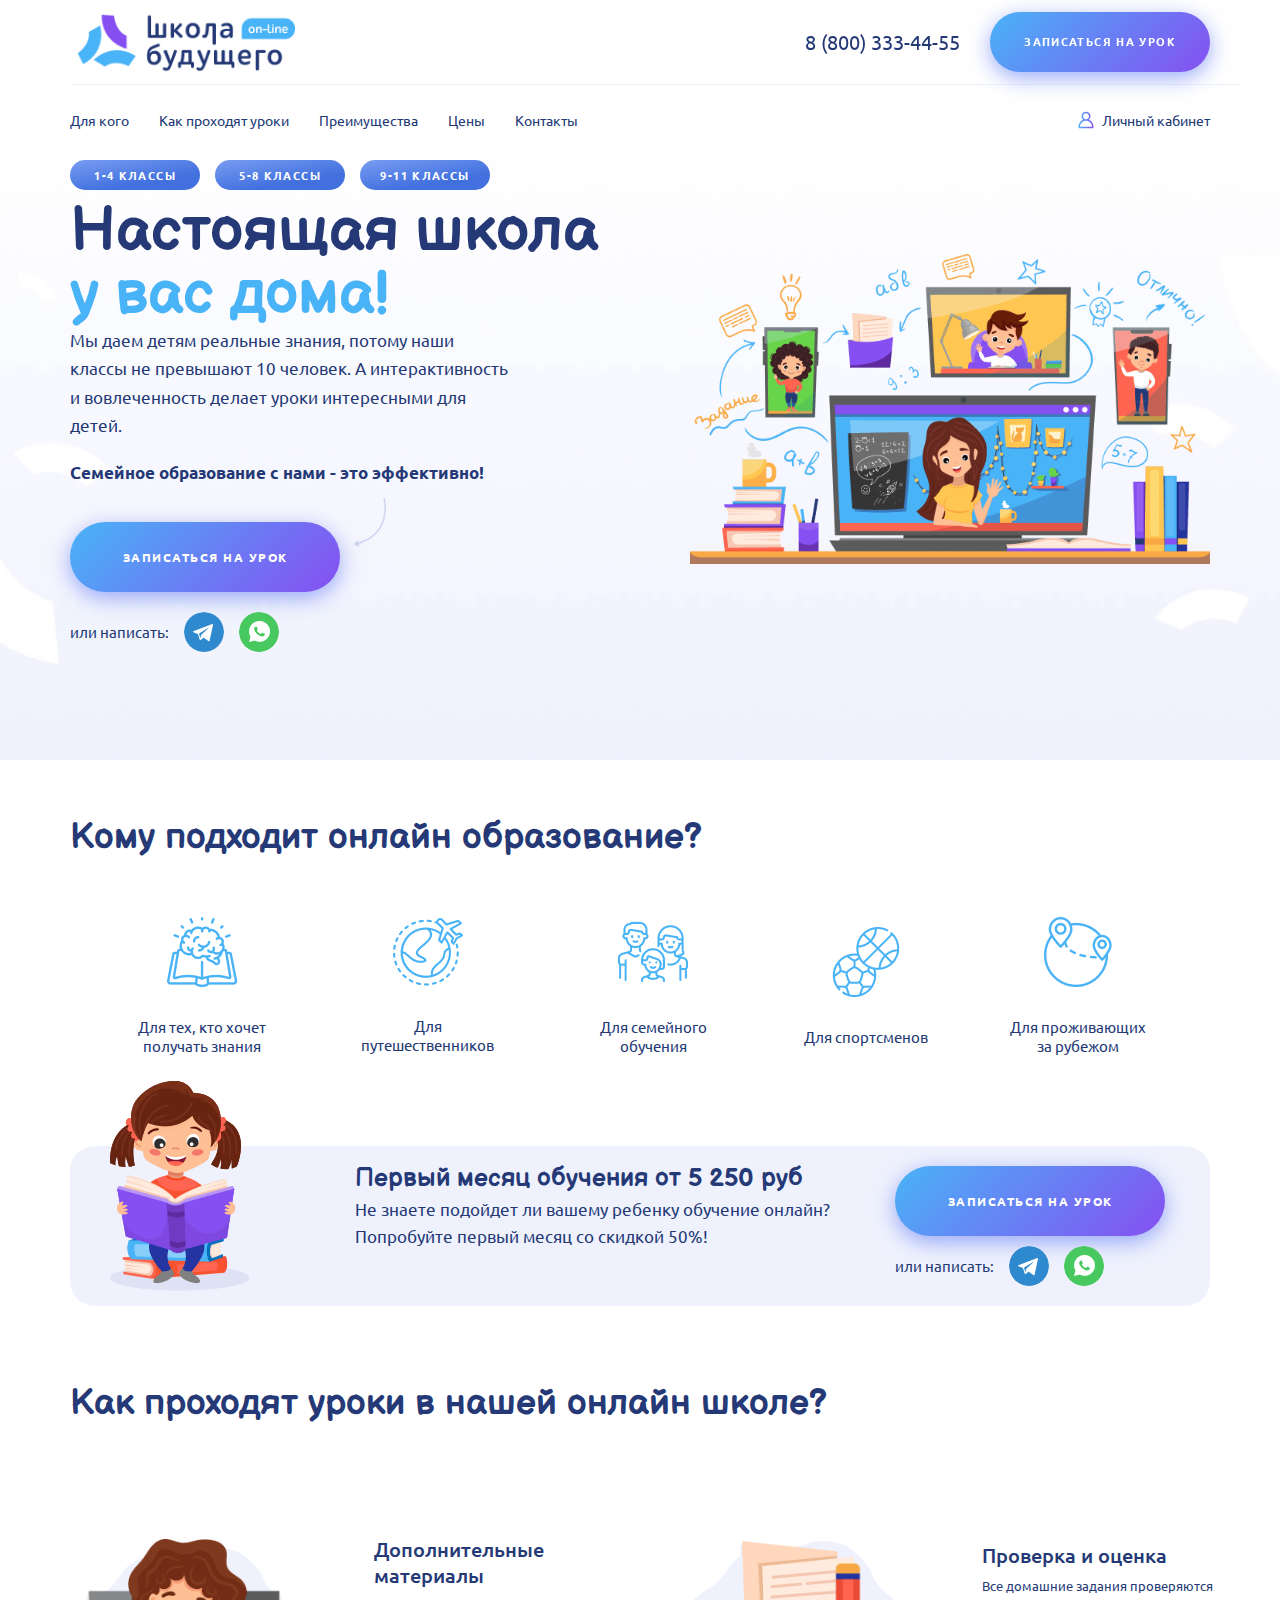
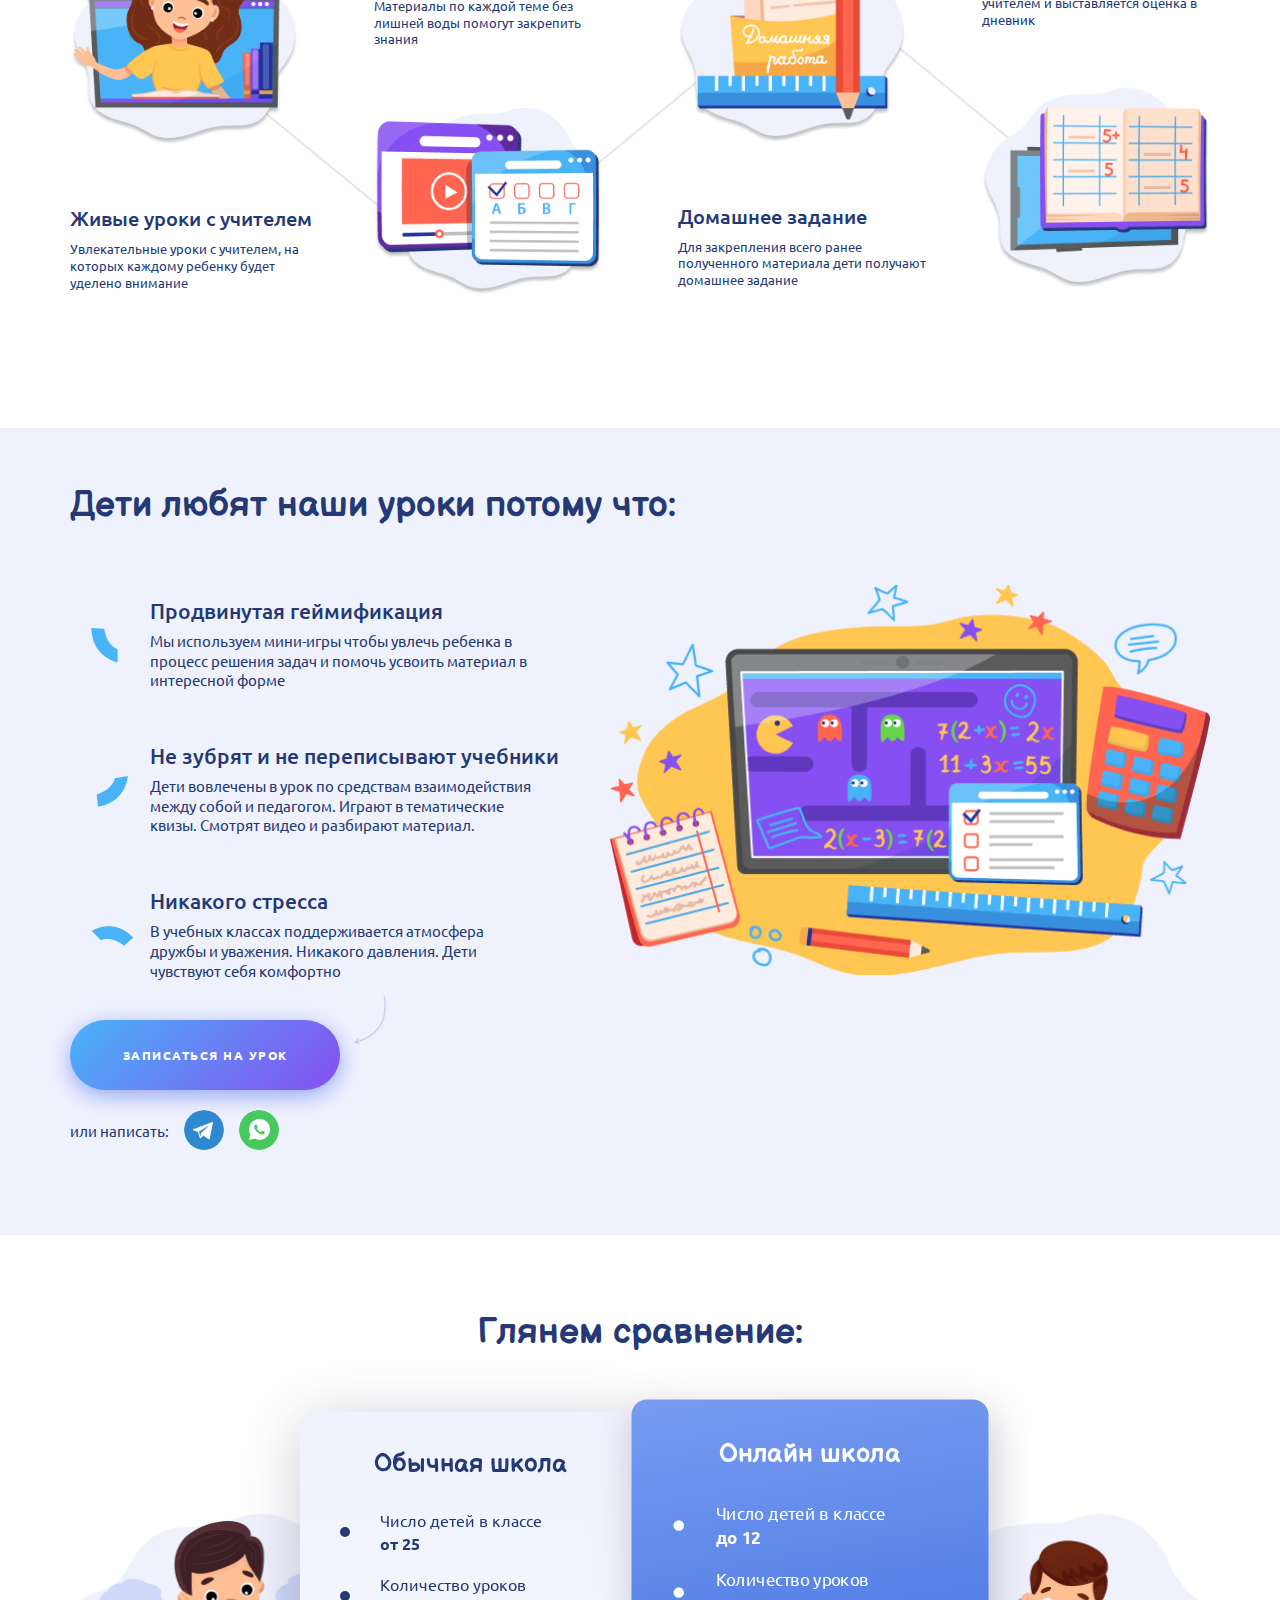
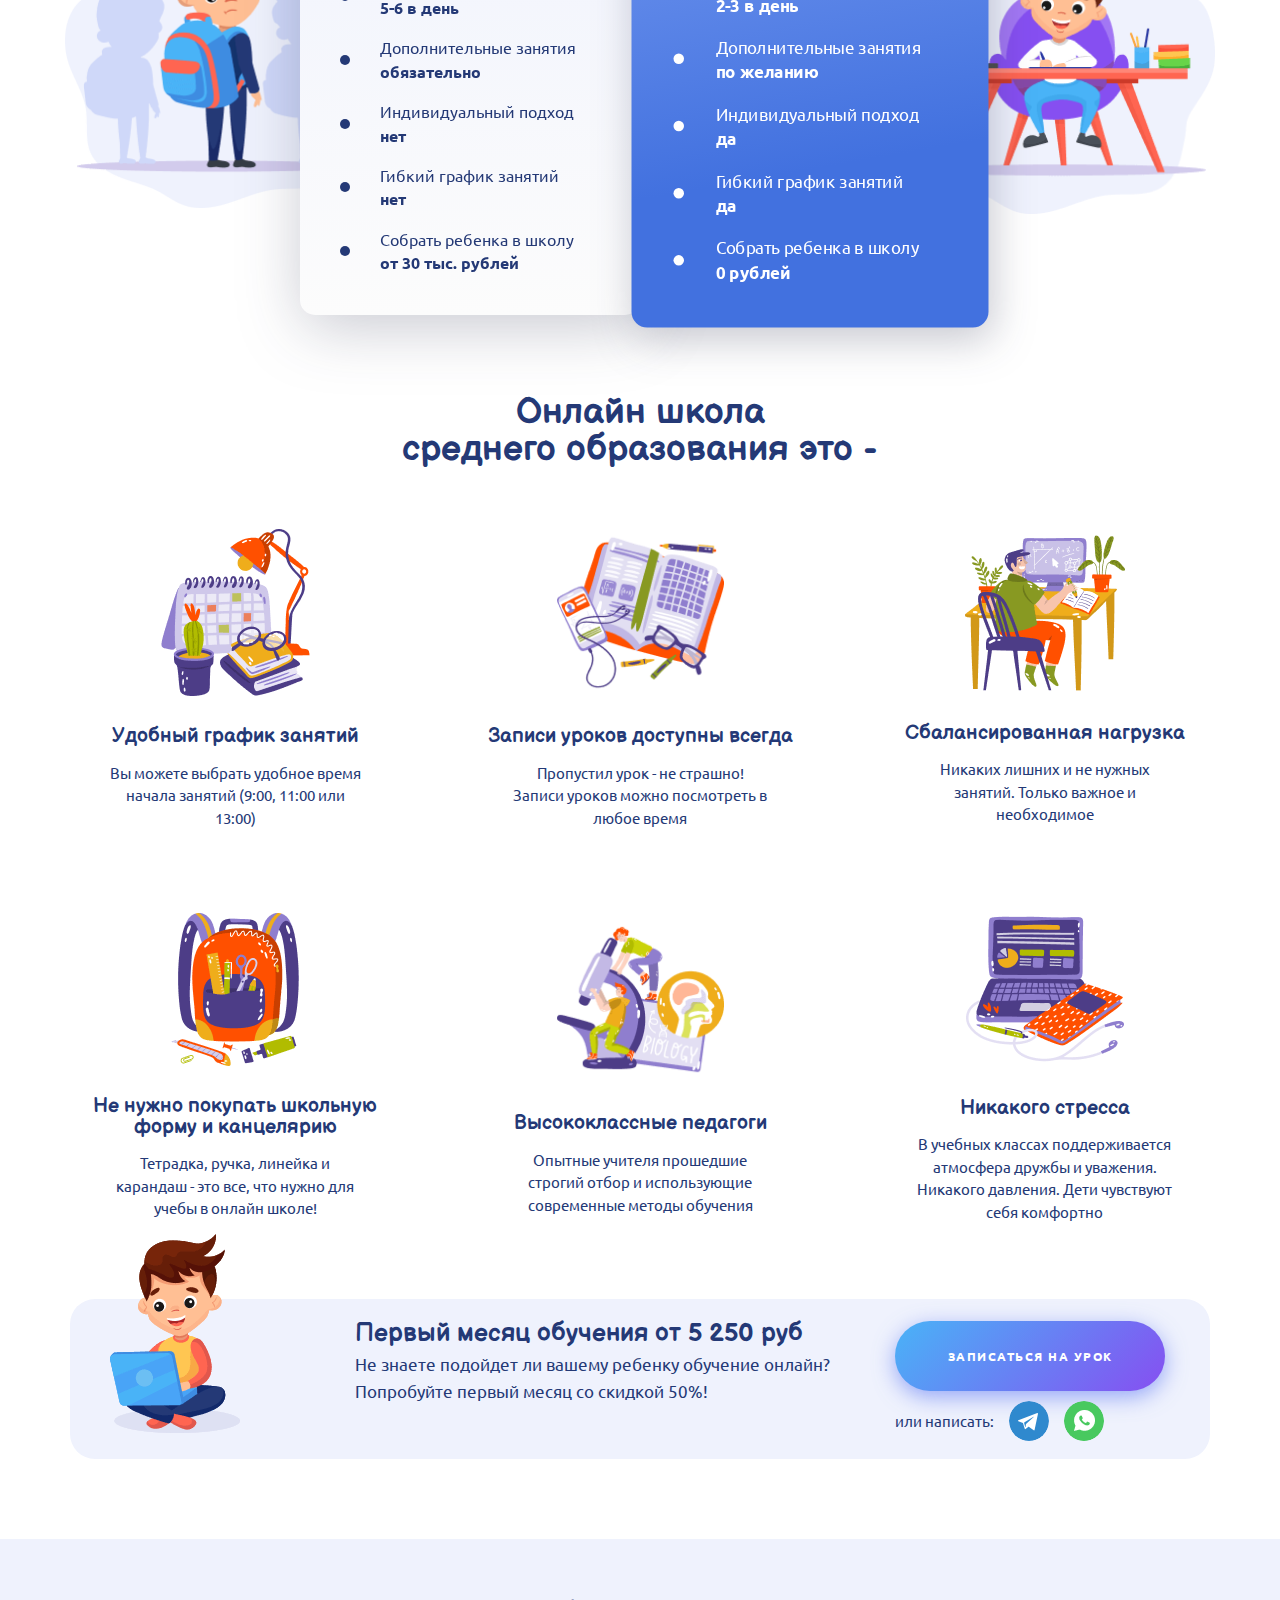
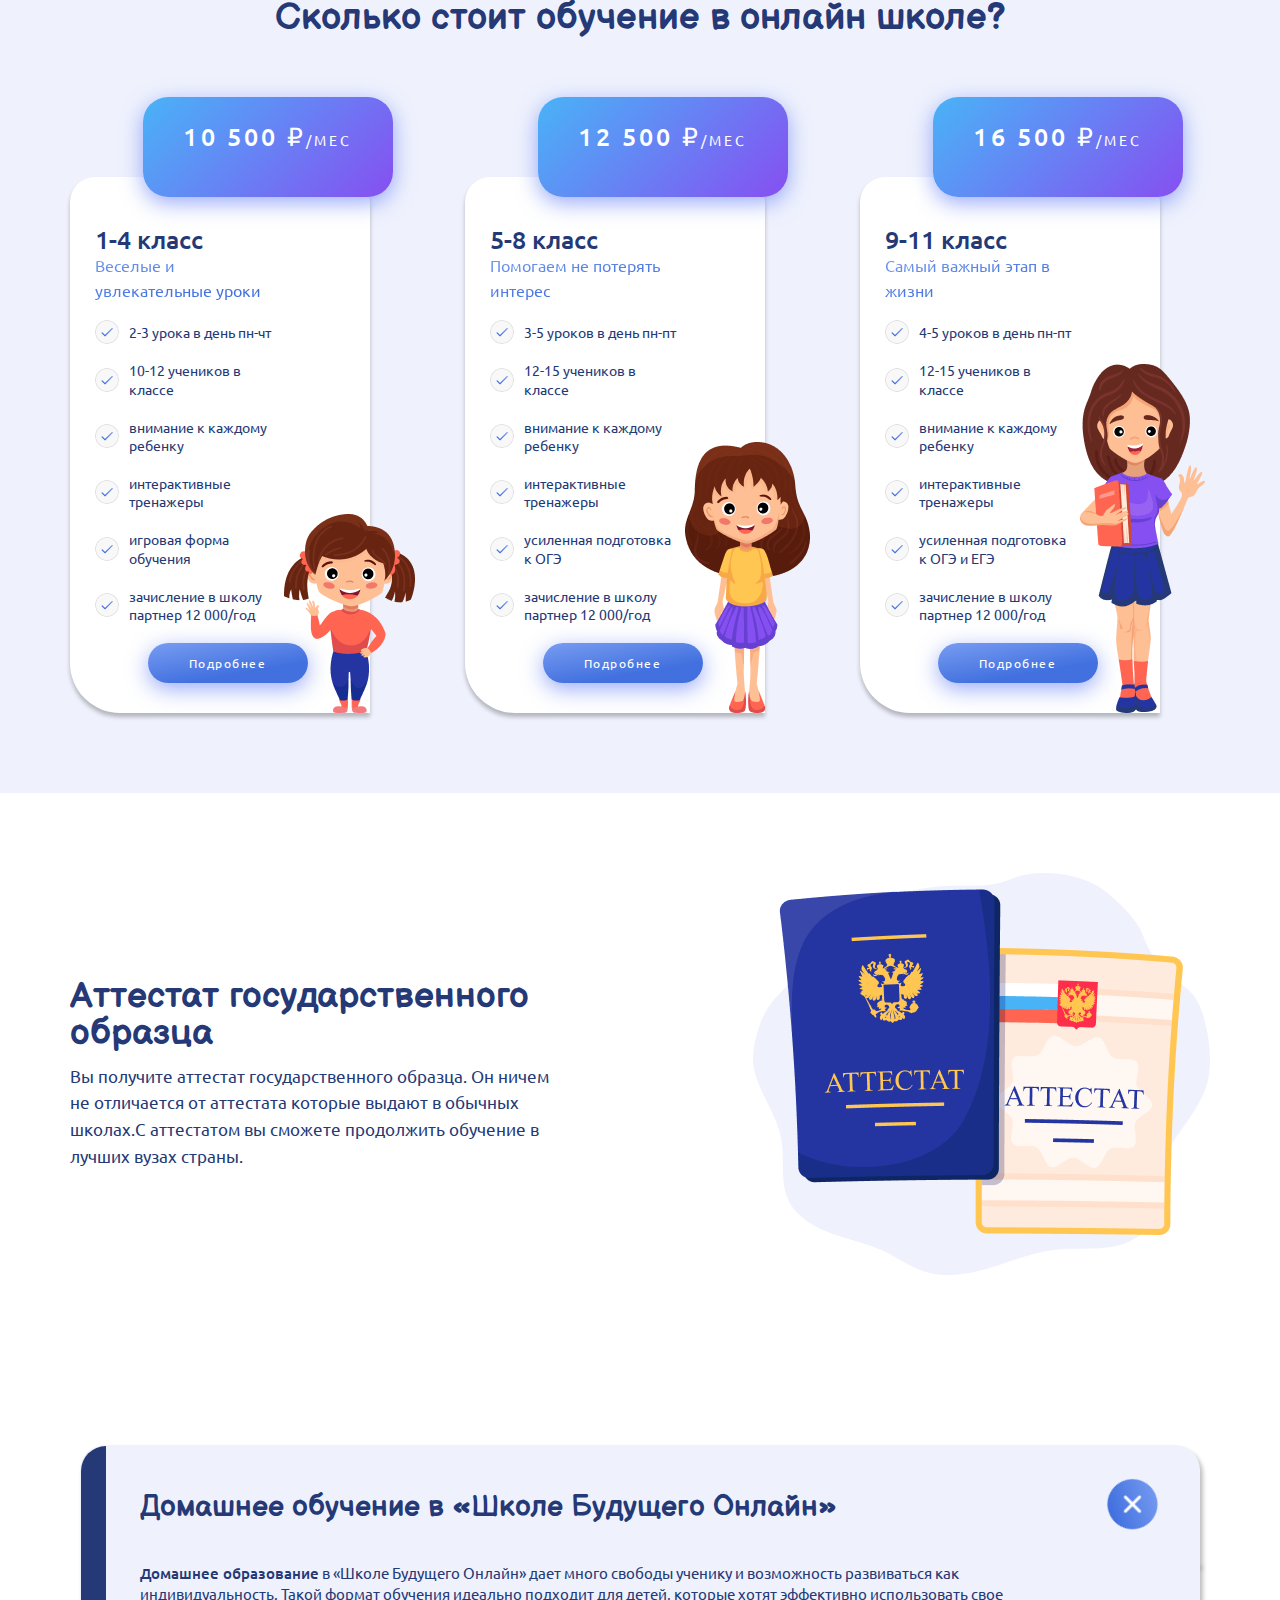
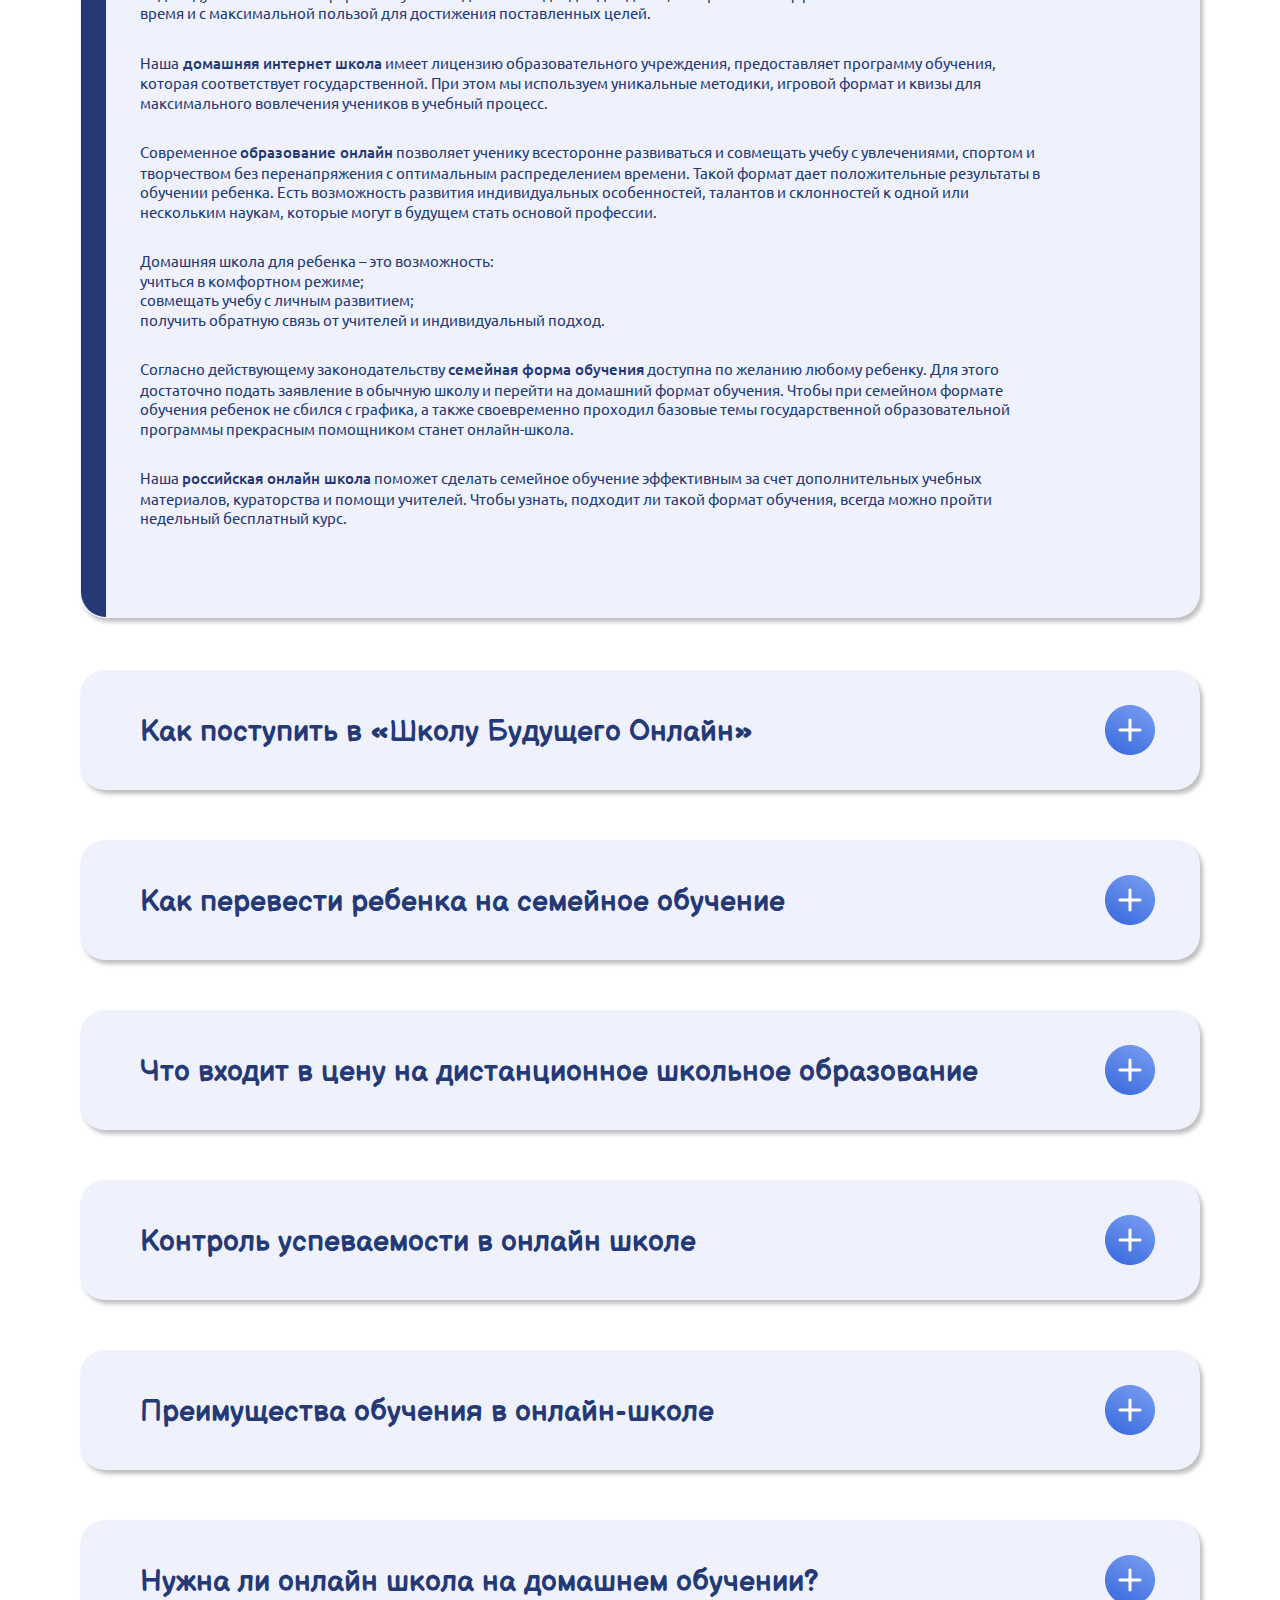
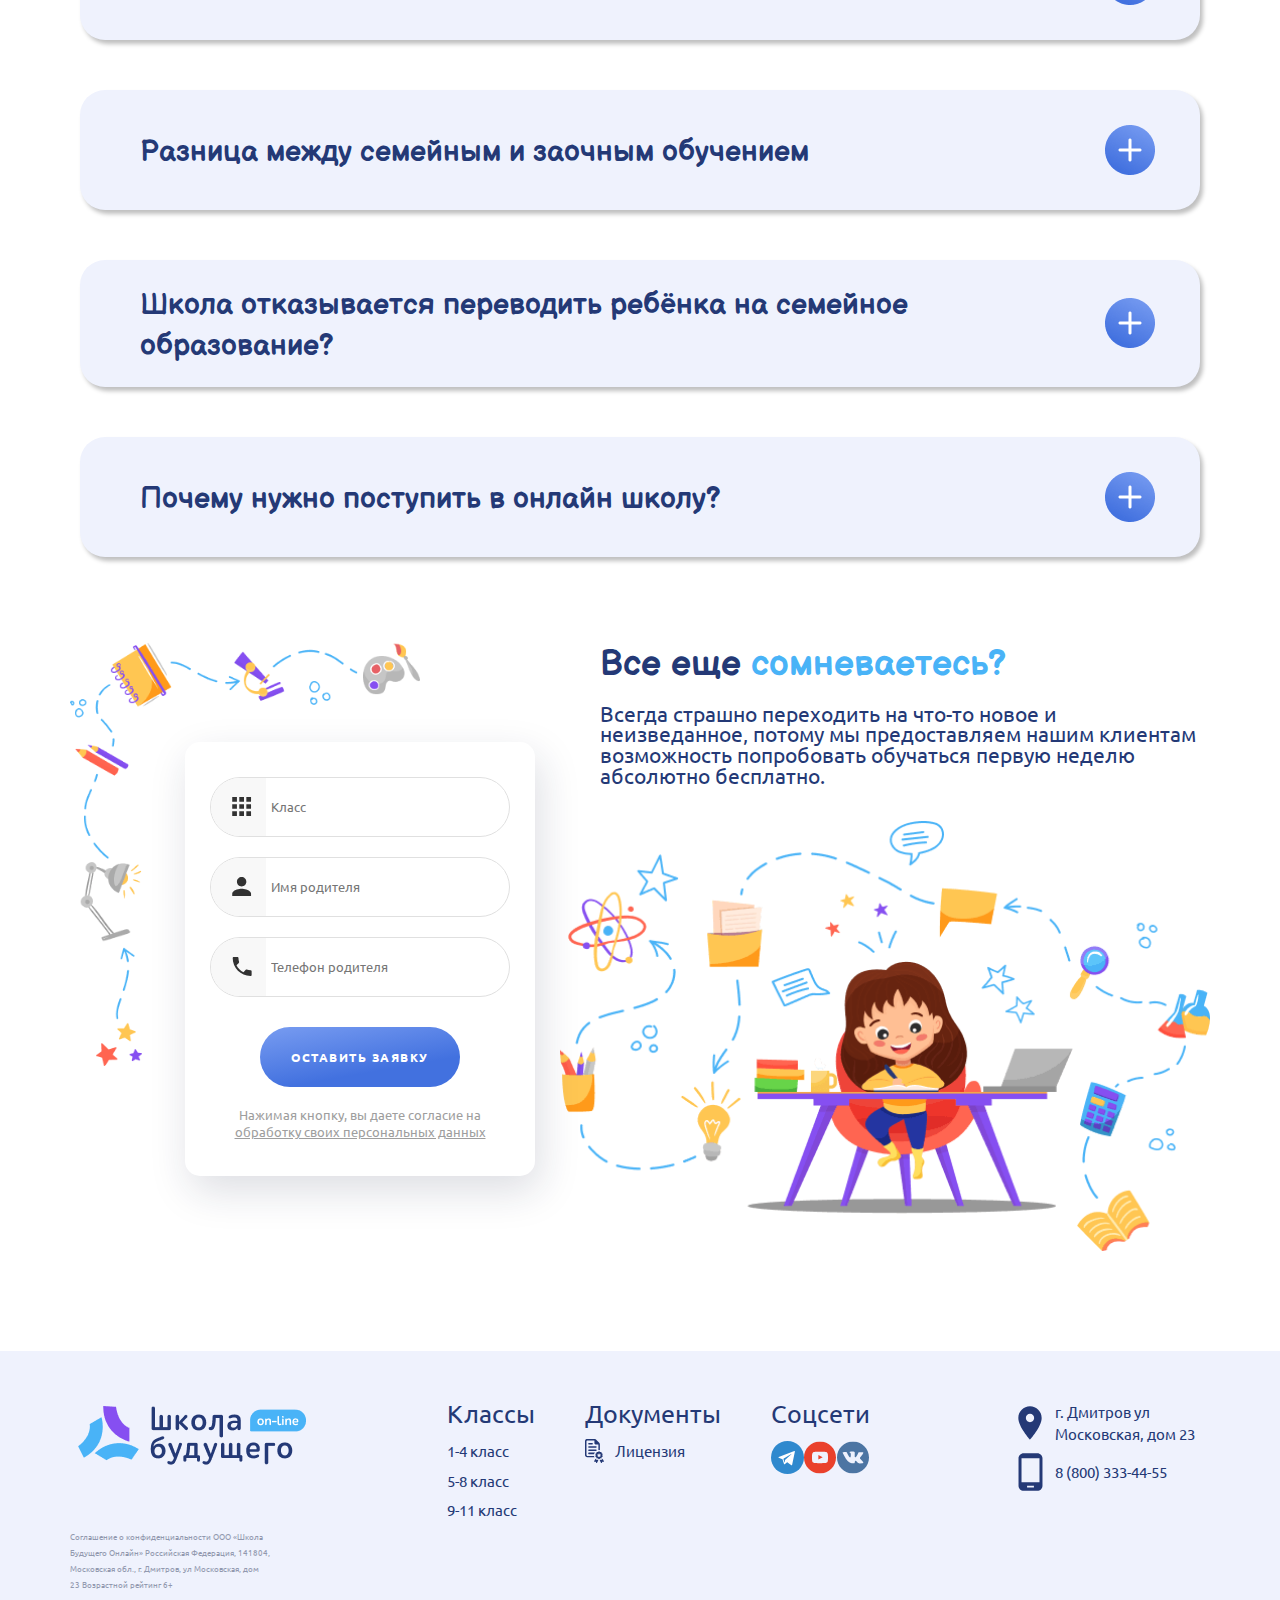
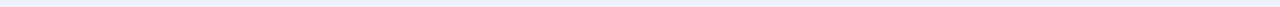
==== commit 29fc3ada: "Add files via upload" ====
--- a/index.html
+++ b/index.html
@@ -369,7 +369,7 @@
                   <li class="cost__item">зачисление в школу партнер 12 000/год</li>
                 </ul>
                 <div class="cost__card-img"><img src="img/cost/cost-01.png" alt="1-4 класс"></div>
-                <button class="btn cost__card-btn">Подробнее</button>
+                <a href="pages/1-4classes.html" class="btn cost__card-btn">Подробнее</a>
               </div>
               <div class="cost__card">
                 <div class="cost__price subtitle btn">12 500 ₽<span>/мес</span></div>
@@ -384,7 +384,7 @@
                   <li class="cost__item">зачисление в школу партнер 12 000/год</li>
                 </ul>
                 <div class="cost__card-img"><img src="img/cost/cost-02.png" alt="5-8 класс"></div>
-                <button class="btn cost__card-btn">Подробнее</button>
+                <a href="pages/5-8classes.html" class="btn cost__card-btn">Подробнее</a>
               </div>
               <div class="cost__card">
                 <div class="cost__price subtitle btn">16 500 ₽<span>/мес</span></div>
@@ -399,7 +399,7 @@
                   <li class="cost__item">зачисление в школу партнер 12 000/год</li>
                 </ul>
                 <div class="cost__card-img"><img src="img/cost/cost-03.png" alt="9-11 класс"></div>
-                <button class="btn cost__card-btn">Подробнее</button>
+                <a href="pages/9-11classes.html" class="btn cost__card-btn">Подробнее</a>
               </div>
             </div>
           </div>
@@ -734,9 +734,9 @@
               <div class="footer__menu_classes classes">
                 <h6 class="section__title classes__title">Классы</h6>
                 <ul class="classes__list">
-                  <li class="classes__item"><a href="#" class="classes__link">1-4 класс</a></li>
-                  <li class="classes__item"><a href="#" class="classes__link">5-8 класс</a></li>
-                  <li class="classes__item"><a href="#" class="classes__link">9-11 класс</a></li>
+                  <li class="classes__item"><a href="pages/1-4classes.html" class="classes__link">1-4 класс</a></li>
+                  <li class="classes__item"><a href="pages/5-8classes.html" class="classes__link">5-8 класс</a></li>
+                  <li class="classes__item"><a href="pages/9-11classes.html" class="classes__link">9-11 класс</a></li>
                 </ul>
               </div>
               <div class="footer__menu_docs docs">
--- a/css/style.css
+++ b/css/style.css
@@ -116,6 +116,7 @@
   max-width: 235px;
   padding: 0px 10px 0px 0px;
   overflow: hidden;
+  cursor: pointer;
 }
 .header__logo img {
   width: 100%;
@@ -1199,6 +1200,7 @@
   height: 100%;
 }
 .cost__card-btn {
+  display: block;
   width: 160px;
   height: 30px;
   margin-left: 50%;
@@ -2319,6 +2321,9 @@
   align-items: flex-start;
   justify-content: space-between;
 }
+.footer__logo {
+  cursor: pointer;
+}
 .footer__logo_img {
   max-width: 240px;
   margin-bottom: 60px;
